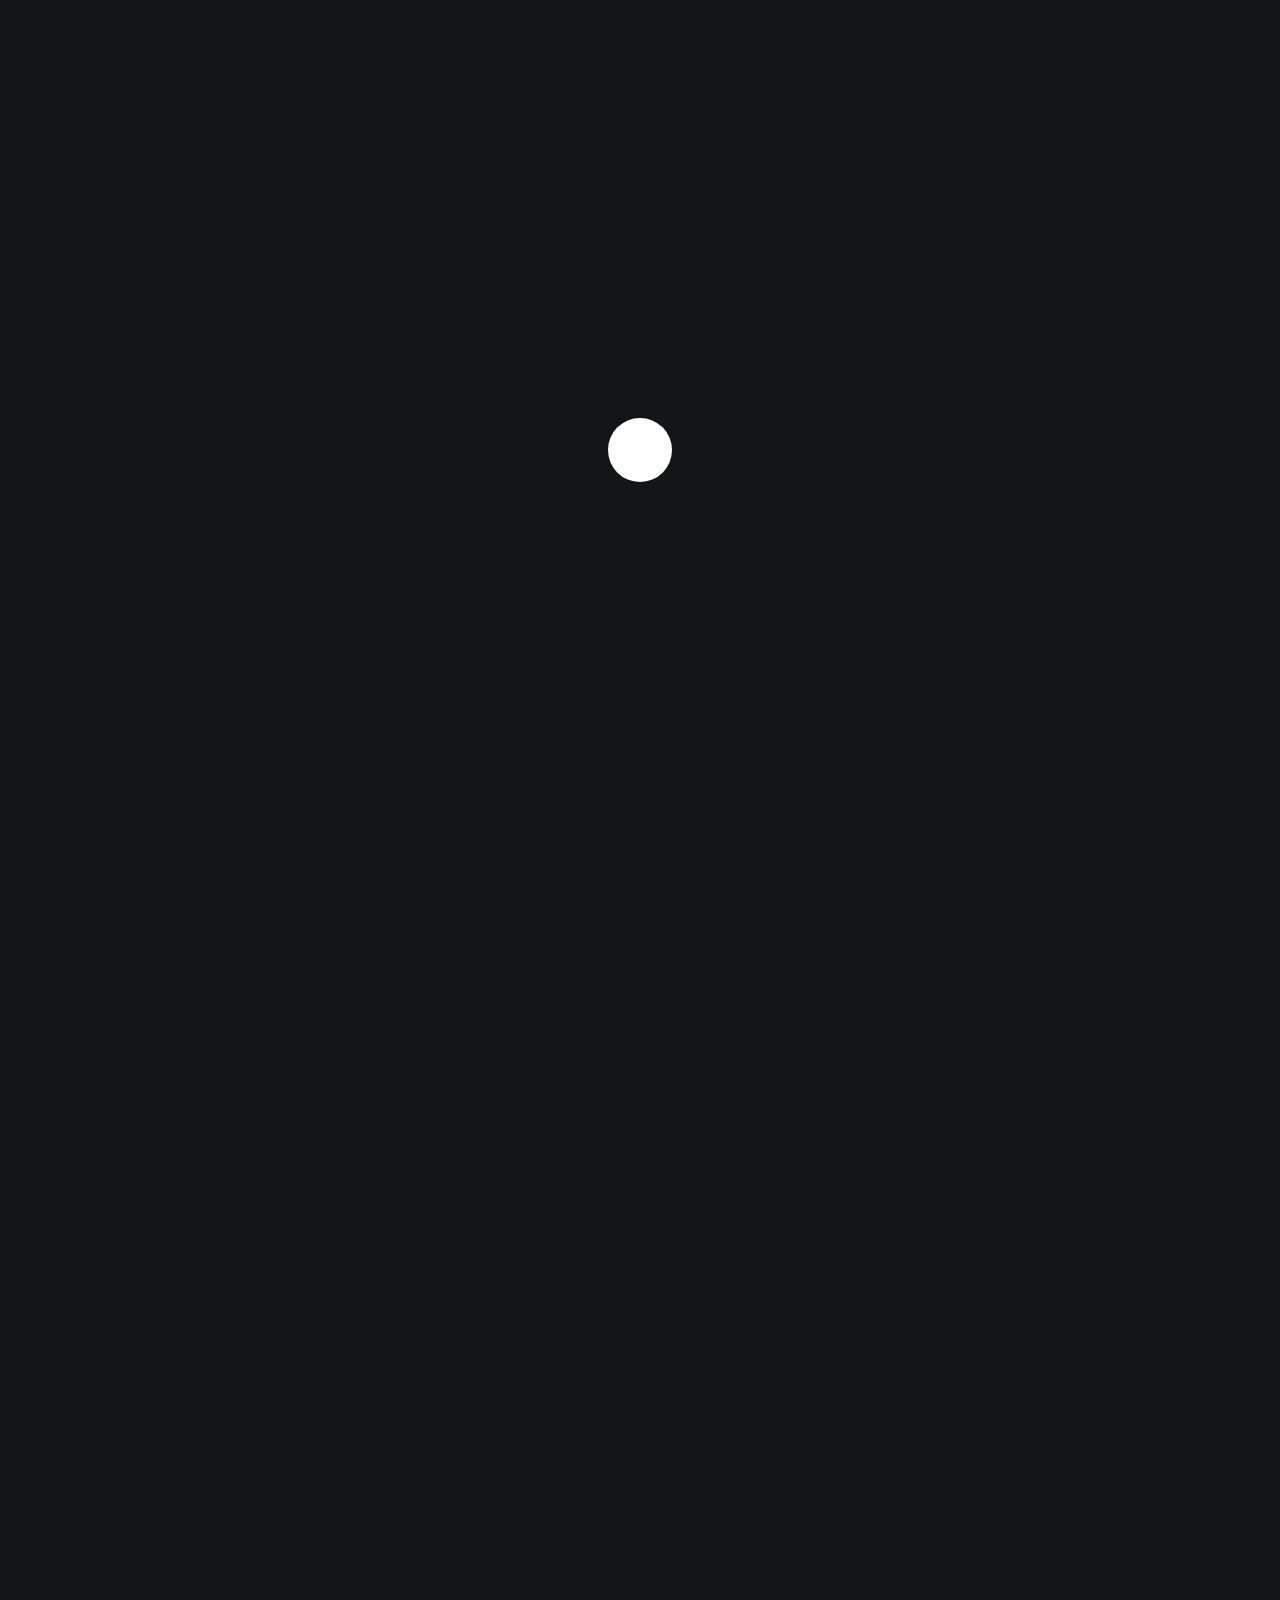
==== index.html @ 616ca2c1 "Add files via upload" ====
<!DOCTYPE html>
<html class="no-js ss-preload" lang="en">
    <head>
        <meta charset="utf-8">
        <title>Jonon</title>
        <meta name="description" content="">
        <meta name="author" content="">
        <meta name="viewport" content="width=device-width, initial-scale=1">
        <link rel="stylesheet" href="vendor.css">
        <link rel="stylesheet" href="styles.css">
        <link rel="apple-touch-icon" sizes="180x180" href="apple-touch-icon.png">
        <link rel="icon" type="image/png" sizes="32x32" href="fav.jpg">
        <link rel="icon" type="image/png" sizes="16x16" href="fav.jpg">
        <link rel="manifest" href="site.webmanifest">
    </head>

    <body id="top">
        <div id="preloader">
            <div id="loader">
            </div>
        </div>
        <div class="s-pagewrap">

            <div class="circles">
                <span></span>
                <span></span>
                <span></span>
                <span></span>
                <span></span>
            </div>
            <header class="s-header">

                <div class="header-mobile">
                    <span class="mobile-home-link"><a href="index.html">Jonon.</a></span>
                    <a class="mobile-menu-toggle" href="#0"><span>Menu</span></a>
                </div>

                <div class="row wide main-nav-wrap">
                    <nav class="column lg-12 main-nav">
                        <ul>
                            <li><a href="index.html" class="home-link">Jonon.</a></li>
                            <li class="current"><a href="#intro" class="smoothscroll">Intro</a></li>
                            <li><a href="#about" class="smoothscroll">About</a></li>
                            <li><a href="#works" class="smoothscroll">Works</a></li>
                            <li><a href="#contact" class="smoothscroll">Say Hello</a></li>
                        </ul>
                    </nav>
                </div>
            </header> 
            <main class="s-content">
                <section id="intro" class="s-intro target-section">

                    <div class="row intro-content wide">

                        <div class="column">
                            <div class="text-pretitle with-line">
                                Hello World
                            </div>

                            <h1 class="text-huge-title">
                                I am Jonon, <br>
                                a digital designer <br>
                                & frontend <br> 
                                developer based <br>
                                in Somewhere.
                            </h1>
                        </div>
                        <ul class="intro-social">
                            <li><a href="#0">Behance</a></li>
                            <li><a href="#0">Twitter</a></li>
                            <li><a href="#0">Dribbble</a></li>
                            <li><a href="#0">Instagram</a></li>
                        </ul>
                    </div>
                    <a href="#about" class="intro-scrolldown smoothscroll">
                        <svg width="24" height="24" viewBox="0 0 24 24" xmlns="http://www.w3.org/2000/svg" fill-rule="evenodd" clip-rule="evenodd"><path d="M11 21.883l-6.235-7.527-.765.644 7.521 9 7.479-9-.764-.645-6.236 7.529v-21.884h-1v21.883z"/></svg>
                    </a>
                </section>
                <section id="about" class="s-about target-section">


                    <div class="row about-info wide" data-animate-block>

                        <div class="column lg-6 md-12 about-info__pic-block">
                            <img src="/hw11/18/img.jpg" 
                                srcset="/hw11/18/img.jpg 1x, /hw11/18/img.jpg 2x" alt="" class="about-info__pic" data-animate-el>
                        </div>

                        <div class="column lg-6 md-12">
                            <div class="about-info__text" >

                                <h2 class="text-pretitle with-line" data-animate-el>
                                    About
                                </h2>
                                <p class="attention-getter" data-animate-el>
                                    Lorem ipsum dolor sit amet, consectetur adipiscing elit, sed do eiusmod 
                                    tempor incididunt ut labore et dolore magna aliqua. Ut enim ad minim 
                                    veniam, quis nostrud exercitation ullamco laboris nisi ut aliquip ex 
                                    ea commodo consequat. Duis aute irure dolor in reprehenderit in voluptate 
                                    velit esse cillum dolore eu fugiat nulla pariatur.
                                </p>
                                <a href="#0" class="btn btn--medium u-fullwidth" data-animate-el>Download CV</a>

                            </div>
                        </div>
                    </div> 


                    <div class="row about-expertise" data-animate-block>
                        <div class="column lg-12">

                            <h2 class="text-pretitle" data-animate-el>Expertise</h2>

                            <ul class="skills-list h1" data-animate-el>
                                <li>Visual Design</li>
                                <li>Branding Identity</li>
                                <li>UI Design</li>
                                <li>Product Design</li>
                                <li>Prototyping</li>
                                <li>Illustration</li>
                            </ul>

                        </div>
                    </div> 


                    <div class="row about-timelines" data-animate-block>

                        <div class="column lg-6 tab-12">

                            <h2 class="text-pretitle" data-animate-el>
                                Experience
                            </h2>

                            <div class="timeline" data-animate-el>

                                <div class="timeline__block">
                                    <div class="timeline__bullet"></div>
                                    <div class="timeline__header">
                                        <h4 class="timeline__title">Dropbox</h3>
                                        <h5 class="timeline__meta">Product Designer</h5>
                                        <p class="timeline__timeframe">August 2028 - Present</p>
                                    </div>
                                    <div class="timeline__desc">
                                        <p>Lorem ipsum Occaecat do esse ex et dolor culpa nisi ex in magna consectetur nisi cupidatat laboris esse eiusmod deserunt aute do quis velit esse sed Ut proident cupidatat nulla esse cillum laborum occaecat nostrud sit dolor incididunt amet est occaecat nisi.</p>
                                    </div>
                                </div>
        
                                <div class="timeline__block">
                                    <div class="timeline__bullet"></div>
                                    <div class="timeline__header">
                                        <h4 class="timeline__title">Microsoft</h4>
                                        <h5 class="timeline__meta">Backend Developer</h5>
                                        <p class="timeline__timeframe">August 2025 - July 2026</p>
                                    </div>
                                    <div class="timeline__desc">
                                        <p>Lorem ipsum Occaecat do esse ex et dolor culpa nisi ex in magna consectetur nisi cupidatat laboris esse eiusmod deserunt aute do quis velit esse sed Ut proident cupidatat nulla esse cillum laborum occaecat nostrud sit dolor incididunt amet est occaecat nisi.</p>
                                    </div>
                                </div>
        
                            </div> 

                        </div> 

                        <div class="column lg-6 tab-12">

                            <h2 class="text-pretitle" data-animate-el>
                                Education
                            </h2>

                            <div class="timeline" data-animate-el>

                                <div class="timeline__block">
                                    <div class="timeline__bullet"></div>
                                    <div class="timeline__header">
                                        <h4 class="timeline__title">University of Indra Cyber Institude</h3>
                                        <h5 class="timeline__meta">Sowftware Designer</h5>
                                        <p class="timeline__timeframe">June 2025</p>
                                    </div>
                                    <div class="timeline__desc">
                                        <p>Lorem ipsum Occaecat do esse ex et dolor culpa nisi ex in magna consectetur nisi cupidatat laboris esse eiusmod deserunt aute do quis velit esse sed Ut proident cupidatat nulla esse cillum laborum occaecat nostrud sit dolor incididunt amet est occaecat nisi.</p>
                                    </div>
                                </div>
        
                                <div class="timeline__block">
                                    <div class="timeline__bullet"></div>
                                    <div class="timeline__header">
                                        <h4 class="timeline__title">Orkhon School</h4>
                                        <h5 class="timeline__meta">B.A Degree in Computer Science</h5>
                                        <p class="timeline__timeframe">June 2023</p>
                                    </div>
                                    <div class="timeline__desc">
                                        <p>Lorem ipsum Occaecat do esse ex et dolor culpa nisi ex in magna consectetur nisi cupidatat laboris esse eiusmod deserunt aute do quis velit esse sed Ut proident cupidatat nulla esse cillum laborum occaecat nostrud sit dolor incididunt amet est occaecat nisi.</p>
                                    </div>
                                </div>
        
                            </div>
                            
                        </div>


                    </div>

                </section>


                <section id="works" class="s-works target-section">


                    <div class="row works-portfolio">

                        <div class="column lg-12" data-animate-block>

                            <h2 class="text-pretitle" data-animate-el>
                                Recent Works
                            </h2>
                            <p class="h1" data-animate-el>
                                Here are some of my favorite projects I have done lately. Feel free to check them out.
                            </p>
        
                            <ul class="folio-list row block-lg-one-half block-stack-on-1000">

                                <li class="folio-list__item column" data-animate-el>
                                    <a class="folio-list__item-link" href="#modal-01">
                                        <div class="folio-list__item-pic">
                                            <img src="fuji.jpg"
                                                srcset="fuji.jpg 1x, fuji@2x.jpg 2x"  alt="">
                                        </div>
                                        
                                        <div class="folio-list__item-text">
                                            <div class="folio-list__item-cat">
                                                Website
                                            </div>
                                            <div class="folio-list__item-title">
                                                Retro Camera.
                                            </div>
                                        </div>
                                    </a>
                                    <a class="folio-list__proj-link" href="#" title="project link">
                                        <svg width="15" height="15" viewBox="0 0 15 15" fill="none" xmlns="http://www.w3.org/2000/svg"><path d="M8.14645 3.14645C8.34171 2.95118 8.65829 2.95118 8.85355 3.14645L12.8536 7.14645C13.0488 7.34171 13.0488 7.65829 12.8536 7.85355L8.85355 11.8536C8.65829 12.0488 8.34171 12.0488 8.14645 11.8536C7.95118 11.6583 7.95118 11.3417 8.14645 11.1464L11.2929 8H2.5C2.22386 8 2 7.77614 2 7.5C2 7.22386 2.22386 7 2.5 7H11.2929L8.14645 3.85355C7.95118 3.65829 7.95118 3.34171 8.14645 3.14645Z" fill="currentColor" fill-rule="evenodd" clip-rule="evenodd"></path></svg>
                                    </a>
                                </li>

                                <li class="folio-list__item column" data-animate-el>
                                    <a class="folio-list__item-link" href="#modal-02">
                                        <div class="folio-list__item-pic">
                                            <img src="lamp.jpg" 
                                                srcset="lamp.jpg 1x, lamp@2x.jpg 2x" alt="">
                                        </div>
                                        
                                        <div class="folio-list__item-text">
                                            <div class="folio-list__item-cat">
                                                Product Design
                                            </div>
                                            <div class="folio-list__item-title">
                                                The White Lamp.
                                            </div>
                                        </div>
                                    </a>
                                    <a class="folio-list__proj-link" href="#" title="project link">
                                        <svg width="15" height="15" viewBox="0 0 15 15" fill="none" xmlns="http://www.w3.org/2000/svg"><path d="M8.14645 3.14645C8.34171 2.95118 8.65829 2.95118 8.85355 3.14645L12.8536 7.14645C13.0488 7.34171 13.0488 7.65829 12.8536 7.85355L8.85355 11.8536C8.65829 12.0488 8.34171 12.0488 8.14645 11.8536C7.95118 11.6583 7.95118 11.3417 8.14645 11.1464L11.2929 8H2.5C2.22386 8 2 7.77614 2 7.5C2 7.22386 2.22386 7 2.5 7H11.2929L8.14645 3.85355C7.95118 3.65829 7.95118 3.34171 8.14645 3.14645Z" fill="currentColor" fill-rule="evenodd" clip-rule="evenodd"></path></svg>
                                    </a>
                                </li> 

                                <li class="folio-list__item column" data-animate-el>
                                    <a class="folio-list__item-link" href="#modal-03">
                                        <div class="folio-list__item-pic">
                                            <img src="rucksack.jpg" 
                                                srcset="rucksack.jpg 1x, rucksack@2x.jpg 2x" alt="">
                                        </div>
                                        
                                        <div class="folio-list__item-text">
                                            <div class="folio-list__item-cat">
                                                Branding
                                            </div>
                                            <div class="folio-list__item-title">
                                                Rucksuck.
                                            </div>
                                        </div>
                                    </a>
                                    <a class="folio-list__proj-link" href="#" title="project link">
                                        <svg width="15" height="15" viewBox="0 0 15 15" fill="none" xmlns="http://www.w3.org/2000/svg"><path d="M8.14645 3.14645C8.34171 2.95118 8.65829 2.95118 8.85355 3.14645L12.8536 7.14645C13.0488 7.34171 13.0488 7.65829 12.8536 7.85355L8.85355 11.8536C8.65829 12.0488 8.34171 12.0488 8.14645 11.8536C7.95118 11.6583 7.95118 11.3417 8.14645 11.1464L11.2929 8H2.5C2.22386 8 2 7.77614 2 7.5C2 7.22386 2.22386 7 2.5 7H11.2929L8.14645 3.85355C7.95118 3.65829 7.95118 3.34171 8.14645 3.14645Z" fill="currentColor" fill-rule="evenodd" clip-rule="evenodd"></path></svg>
                                    </a>
                                </li> 

                                <li class="folio-list__item column" data-animate-el>
                                    <a class="folio-list__item-link" href="#modal-04">
                                        <div class="folio-list__item-pic">
                                            <img src="skaterboy.jpg"
                                                srcset="skaterboy.jpg 1x, skaterboy@2x.jpg 2x" alt="">
                                        </div>
                                        
                                        <div class="folio-list__item-text">
                                            <div class="folio-list__item-cat">
                                                Website
                                            </div>
                                            <div class="folio-list__item-title">
                                                Since Day One.
                                            </div>
                                        </div>
                                    </a>
                                    <a class="folio-list__proj-link" href="#" title="project link">
                                        <svg width="15" height="15" viewBox="0 0 15 15" fill="none" xmlns="http://www.w3.org/2000/svg"><path d="M8.14645 3.14645C8.34171 2.95118 8.65829 2.95118 8.85355 3.14645L12.8536 7.14645C13.0488 7.34171 13.0488 7.65829 12.8536 7.85355L8.85355 11.8536C8.65829 12.0488 8.34171 12.0488 8.14645 11.8536C7.95118 11.6583 7.95118 11.3417 8.14645 11.1464L11.2929 8H2.5C2.22386 8 2 7.77614 2 7.5C2 7.22386 2.22386 7 2.5 7H11.2929L8.14645 3.85355C7.95118 3.65829 7.95118 3.34171 8.14645 3.14645Z" fill="currentColor" fill-rule="evenodd" clip-rule="evenodd"></path></svg>
                                    </a>
                                </li> 

                                <li class="folio-list__item column" data-animate-el>
                                    <a class="folio-list__item-link" href="#modal-05">
                                        <div class="folio-list__item-pic">
                                            <img src="g-sanddunes.jpg" 
                                                srcset="g-sanddunes.jpg 1x, g-sanddunes@2x.jpg 2x" alt="">
                                        </div>
                                        
                                        <div class="folio-list__item-text">
                                            <div class="folio-list__item-cat">
                                                Illustration
                                            </div>
                                            <div class="folio-list__item-title">
                                                Sand Dunes.
                                            </div>
                                        </div>
                                    </a>
                                    <a class="folio-list__proj-link" href="#" title="project link">
                                        <svg width="15" height="15" viewBox="0 0 15 15" fill="none" xmlns="http://www.w3.org/2000/svg"><path d="M8.14645 3.14645C8.34171 2.95118 8.65829 2.95118 8.85355 3.14645L12.8536 7.14645C13.0488 7.34171 13.0488 7.65829 12.8536 7.85355L8.85355 11.8536C8.65829 12.0488 8.34171 12.0488 8.14645 11.8536C7.95118 11.6583 7.95118 11.3417 8.14645 11.1464L11.2929 8H2.5C2.22386 8 2 7.77614 2 7.5C2 7.22386 2.22386 7 2.5 7H11.2929L8.14645 3.85355C7.95118 3.65829 7.95118 3.34171 8.14645 3.14645Z" fill="currentColor" fill-rule="evenodd" clip-rule="evenodd"></path></svg>
                                    </a>
                                </li> 

                                <li class="folio-list__item column" data-animate-el>
                                    <a class="folio-list__item-link" href="#modal-06">
                                        <div class="folio-list__item-pic">
                                            <img src="minimalismo.jpg" 
                                                srcset="minimalismo.jpg 1x, minimalismo@2x.jpg 2x" alt="">
                                        </div>
                                        
                                        <div class="folio-list__item-text">
                                            <div class="folio-list__item-cat">
                                                Branding
                                            </div>
                                            <div class="folio-list__item-title">
                                                Minimalismo.
                                            </div>
                                        </div>
                                    </a>
                                    <a class="folio-list__proj-link" href="#" title="project link">
                                        <svg width="15" height="15" viewBox="0 0 15 15" fill="none" xmlns="http://www.w3.org/2000/svg"><path d="M8.14645 3.14645C8.34171 2.95118 8.65829 2.95118 8.85355 3.14645L12.8536 7.14645C13.0488 7.34171 13.0488 7.65829 12.8536 7.85355L8.85355 11.8536C8.65829 12.0488 8.34171 12.0488 8.14645 11.8536C7.95118 11.6583 7.95118 11.3417 8.14645 11.1464L11.2929 8H2.5C2.22386 8 2 7.77614 2 7.5C2 7.22386 2.22386 7 2.5 7H11.2929L8.14645 3.85355C7.95118 3.65829 7.95118 3.34171 8.14645 3.14645Z" fill="currentColor" fill-rule="evenodd" clip-rule="evenodd"></path></svg>
                                    </a>
                                </li> 
                            </ul> 
                        </div>


                        
                        <div id="modal-01" hidden>
                            <div class="modal-popup">
                                <img src="g-fuji.jpg" alt="">
                    
                                <div class="modal-popup__desc">
                                    <h5>Retro Camera</h5>
                                    <p>Odio soluta enim quos sit asperiores rerum rerum repudiandae cum. Vel voluptatem alias qui assumenda iure et expedita voluptatem. Ratione officiis quae.</p>
                                    <ul class="modal-popup__cat">
                                        <li>Branding</li>
                                        <li>Product Design</li>
                                    </ul>
                                </div>
                    
                                <a href="https://www.behance.net/" class="modal-popup__details">Project link</a>
                            </div>
                        </div>

                        <div id="modal-02" hidden>
                            <div class="modal-popup">
                                <img src="g-lamp.jpg" alt="">
                    
                                <div class="modal-popup__desc">
                                    <h5>The White Lamp</h5>
                                    <p>Proin gravida nibh vel velit auctor aliquet. Aenean sollicitudin, lorem quis bibendum auctor, nisi elit consequat ipsum, nec sagittis sem nibh id elit.</p>
                                    <ul class="modal-popup__cat">
                                        <li>Branding</li>
                                    </ul>
                                </div>
                    
                                <a href="https://www.behance.net/" class="modal-popup__details">Project link</a>
                            </div>
                        </div> 

                        <div id="modal-03" hidden>
                            <div class="modal-popup">
                                <img src="g-rucksack.jpg" alt="">
                    
                                <div class="modal-popup__desc">
                                    <h5>Rucksuck</h5>
                                    <p>Exercitationem reprehenderit quod explicabo consequatur aliquid ut magni ut. Deleniti quo corrupti illum velit eveniet ratione necessitatibus ipsam mollitia.</p>
                                    <ul class="modal-popup__cat">
                                        <li>Product Design</li>
                                    </ul>
                                </div>
                    
                                <a href="https://www.behance.net/" class="modal-popup__details">Project link</a>
                            </div>
                        </div> 

                        <div id="modal-04" hidden>
                            <div class="modal-popup">
                                <img src="g-skaterboy.jpg" alt="">
                    
                                <div class="modal-popup__desc">
                                    <h5>Since Day One</h5>
                                    <p>Dolores velit qui quos nobis. Aliquam delectus voluptas quos possimus non voluptatem voluptas voluptas. Est doloribus eligendi porro doloribus voluptatum.</p>
                                    <ul class="modal-popup__cat">
                                        <li>Website</li>
                                    </ul>
                                </div>
                    
                                <a href="https://www.behance.net/" class="modal-popup__details">Project link</a>
                            </div>
                        </div> 

                        <div id="modal-05" hidden>
                            <div class="modal-popup">

                                <img src="g-sanddunes.jpg" alt="">
                    
                                <div class="modal-popup__desc">
                                    <h5>Sand Dunes</h5>
                                    <p>Proin gravida nibh vel velit auctor aliquet. Aenean sollicitudin, lorem quis bibendum auctor, nisi elit consequat ipsum, nec sagittis sem nibh id elit.</p>
                                    <ul class="modal-popup__cat">
                                        <li>Illustration</li>
                                    </ul>
                                </div>
                    
                                <a href="https://www.behance.net/" class="modal-popup__details">Project link</a>
                            </div>
                        </div> 

                        <div id="modal-06" hidden>
                            <div class="modal-popup">
                                <img src="g-minimalismo.jpg" alt="">
                    
                                <div class="modal-popup__desc">
                                    <h5>Minimalismo</h5>
                                    <p>Quisquam vel libero consequuntur autem voluptas. Qui aut vero. Omnis fugit mollitia cupiditate voluptas. Aenean sollicitudin, lorem quis bibendum auctor.</p>
                                    <ul class="modal-popup__cat">
                                        <li>Branding</li>
                                        <li>Product Design</li>
                                    </ul>
                                </div>
                    
                                <a href="https://www.behance.net/" class="modal-popup__details">Project link</a>
                            </div>
                        </div> 

                    </div> 


                    <div class="row testimonials">
                        <div class="column lg-12" data-animate-block>
            
                            <div class="swiper-container testimonial-slider" data-animate-el>
            
                                <div class="swiper-wrapper">

                                    <div class="testimonial-slider__slide swiper-slide">
                                        <div class="testimonial-slider__author">
                                            <img src="user-02.jpg" alt="Author image" class="testimonial-slider__avatar">
                                            <cite class="testimonial-slider__cite">
                                                <strong>Tim Cook</strong>
                                                <span>CEO, Apple</span>
                                            </cite>
                                        </div>
                                        <p>
                                        Molestiae incidunt consequatur quis ipsa autem nam sit enim magni. Voluptas tempore rem. 
                                        Explicabo a quaerat sint autem dolore ducimus ut consequatur neque.  Nisi dolores quaerat fuga rem nihil nostrum.
                                        Laudantium quia consequatur molestias delectus culpa.
                                        </p>
                                    </div> 
                    
                                    <div class="testimonial-slider__slide swiper-slide">
                                        <div class="testimonial-slider__author">
                                            <img src="user-03.jpg" alt="Author image" class="testimonial-slider__avatar">
                                            <cite class="testimonial-slider__cite">
                                                <strong>Sundar Pichai</strong>
                                                <span>CEO, Google</span>
                                            </cite>
                                        </div>
                                        <p>
                                        Excepturi nam cupiditate culpa doloremque deleniti repellat. Veniam quos repellat voluptas animi adipisci.
                                        Nisi eaque consequatur. Voluptatem dignissimos ut ducimus accusantium perspiciatis.
                                        Quasi voluptas eius distinctio. Atque eos maxime.
                                        </p>
                                    </div> 
                    
                                    <div class="testimonial-slider__slide swiper-slide">
                                        <div class="testimonial-slider__author">
                                            <img src="user-01.jpg" alt="Author image" class="testimonial-slider__avatar">
                                            <cite class="testimonial-slider__cite">
                                                <strong>Satya Nadella</strong>
                                                <span>CEO, Microsoft</span>
                                            </cite>
                                        </div>
                                        <p>
                                        Repellat dignissimos libero. Qui sed at corrupti expedita voluptas odit. Nihil ea quia nesciunt. Ducimus aut sed ipsam.  
                                        Autem eaque officia cum exercitationem sunt voluptatum accusamus. Quasi voluptas eius distinctio.
                                        Voluptatem dignissimos ut.
                                        </p>
                                    </div>
            
                                    <div class="testimonial-slider__slide swiper-slide">
                                        <div class="testimonial-slider__author">
                                            <img src="user-04.jpg" alt="Author image" class="testimonial-slider__avatar">
                                            <cite class="testimonial-slider__cite">
                                                <strong>Jeff Bezos</strong>
                                                <span>CEO, Amazon</span>
                                            </cite>
                                        </div>
                                        <p>
                                        Nunc interdum lacus sit amet orci. Vestibulum dapibus nunc ac augue. Fusce vel dui. In ac felis 
                                        quis tortor malesuada pretium. Curabitur vestibulum aliquam leo. Qui sed at corrupti expedita voluptas odit. 
                                        Nihil ea quia nesciunt. Ducimus aut sed ipsam.
                                        </p>
                                    </div>
                
                                </div> 
            
                                <div class="swiper-pagination"></div>
            
                            </div>
            
                        </div> 
                    </div> 

                </section> 


                <section id="contact" class="s-contact target-section">

                    <div class="row contact-top">
                        <div class="column lg-12">
                            <h2 class="text-pretitle">
                                Get In Touch
                            </h2>

                            <p class="h1">
                                I love to hear from you.
                                Whether you have a question or just 
                                want to chat about design, tech & art — shoot me a message.
                            </p>
                        </div>
                    </div>

                    <div class="row contact-bottom">
                        <div class="column lg-3 md-5 tab-6 stack-on-550 contact-block">
                            <h3 class="text-pretitle">Reach me at</h3>
                            <p class="contact-links">
                                <a href="mailto:sayhello@luther.com" class="mailtoui">jononbn2015@gmail.com</a> <br>
                                <a href="tel:+1975432345">+976 7255 6217</a>
                            </p>
                        </div>
                        <div class="column lg-4 md-5 tab-6 stack-on-550 contact-block">
                            <h3 class="text-pretitle">Social</h3>
                            <ul class="contact-social">
                                <li><a href="#0">Facebook</a></li>
                                <li><a href="#0">Twitter</a></li>
                                <li><a href="#0">Instagram</a></li>
                                <li><a href="#0">Github</a></li>
                            </ul>
                        </div>
                        <div class="column lg-4 md-12 contact-block">
                            <a href="mailto:sayhello@luther.com" class="mailtoui btn btn--medium u-fullwidth contact-btn">Say Hello.</a>
                        </div>
                    </div> 

                </section> 

            </main>


            <footer class="s-footer">

                <div class="row">
                    <div class="column ss-copyright">
                        <span>© Copyright Jonon 2024</span> 
                        <span>Design by <a href="https://www.styleshout.com/">Jonon</a> Distribution By <a href="https://themewagon.com">Himself</a></span>
                    </div>

                    <div class="ss-go-top">
                        <a class="smoothscroll" title="Back to Top" href="#top">
                            <svg xmlns="http://www.w3.org/2000/svg" viewBox="0 0 24 24" fill-rule="evenodd" clip-rule="evenodd"><path d="M11 2.206l-6.235 7.528-.765-.645 7.521-9 7.479 9-.764.646-6.236-7.53v21.884h-1v-21.883z"/></svg>
                        </a>
                    </div>
                </div>

            </footer> 

        </div> 

        <script src="plugins.js"></script>
        <script src="main.js"></script>

    </body>
</html>
---- vendor.css ----
code[class*="language-"],
pre[class*="language-"] {
  color: #ccc;
  background: none;
  font-family: var(--font-mono);
  font-size: calc(var(--text-size) * 0.9444);
  text-align: left;
  white-space: pre;
  word-spacing: normal;
  word-break: normal;
  word-wrap: normal;
  line-height: var(--vspace-1);
  -moz-tab-size: 4;
  -o-tab-size: 4;
  tab-size: 4;
  -webkit-hyphens: none;
  -moz-hyphens: none;
  -ms-hyphens: none;
  hyphens: none;
}

/* Code blocks */

pre[class*="language-"] {
  padding: var(--vspace-0_5) 0 var(--vspace-1);
  margin: 0;
  overflow: auto;
}

:not(pre) > code[class*="language-"],
pre[class*="language-"] {
  background: #2d2d2d;
}

/* Inline code */

:not(pre) > code[class*="language-"] {
  padding: 0.1em;
  white-space: normal;
}

.token.comment,
.token.block-comment,
.token.prolog,
.token.doctype,
.token.cdata {
  color: #999;
}

.token.punctuation {
  color: #ccc;
}

.token.tag,
.token.attr-name,
.token.namespace,
.token.deleted {
  color: #e2777a;
}

.token.function-name {
  color: #6196cc;
}

.token.boolean,
.token.number,
.token.function {
  color: #f08d49;
}

.token.property,
.token.class-name,
.token.constant,
.token.symbol {
  color: #f8c555;
}

.token.selector,
.token.important,
.token.atrule,
.token.keyword,
.token.builtin {
  color: #cc99cd;
}

.token.string,
.token.char,
.token.attr-value,
.token.regex,
.token.variable {
  color: #7ec699;
}

.token.operator,
.token.entity,
.token.url {
  color: #67cdcc;
}

.token.important,
.token.bold {
  font-weight: bold;
}

.token.italic {
  font-style: italic;
}

.token.entity {
  cursor: help;
}

.token.inserted {
  color: green;
}

@font-face {
  font-family: "swiper-icons";
  src: url("data:application/font-woff;charset=utf-8;base64, [base64]//wADZ2x5ZgAAAywAAADMAAAD2MHtryVoZWFkAAABbAAAADAAAAA2E2+eoWhoZWEAAAGcAAAAHwAAACQC9gDzaG10eAAAAigAAAAZAAAArgJkABFsb2NhAAAC0AAAAFoAAABaFQAUGG1heHAAAAG8AAAAHwAAACAAcABAbmFtZQAAA/gAAAE5AAACXvFdBwlwb3N0AAAFNAAAAGIAAACE5s74hXjaY2BkYGAAYpf5Hu/j+W2+MnAzMYDAzaX6QjD6/4//Bxj5GA8AuRwMYGkAPywL13jaY2BkYGA88P8Agx4j+/8fQDYfA1AEBWgDAIB2BOoAeNpjYGRgYNBh4GdgYgABEMnIABJzYNADCQAACWgAsQB42mNgYfzCOIGBlYGB0YcxjYGBwR1Kf2WQZGhhYGBiYGVmgAFGBiQQkOaawtDAoMBQxXjg/wEGPcYDDA4wNUA2CCgwsAAAO4EL6gAAeNpj2M0gyAACqxgGNWBkZ2D4/wMA+xkDdgAAAHjaY2BgYGaAYBkGRgYQiAHyGMF8FgYHIM3DwMHABGQrMOgyWDLEM1T9/w8UBfEMgLzE////P/5//f/V/xv+r4eaAAeMbAxwIUYmIMHEgKYAYjUcsDAwsLKxc3BycfPw8jEQA/[base64]/uznmfPFBNODM2K7MTQ45YEAZqGP81AmGGcF3iPqOop0r1SPTaTbVkfUe4HXj97wYE+yNwWYxwWu4v1ugWHgo3S1XdZEVqWM7ET0cfnLGxWfkgR42o2PvWrDMBSFj/IHLaF0zKjRgdiVMwScNRAoWUoH78Y2icB/yIY09An6AH2Bdu/UB+yxopYshQiEvnvu0dURgDt8QeC8PDw7Fpji3fEA4z/PEJ6YOB5hKh4dj3EvXhxPqH/SKUY3rJ7srZ4FZnh1PMAtPhwP6fl2PMJMPDgeQ4rY8YT6Gzao0eAEA409DuggmTnFnOcSCiEiLMgxCiTI6Cq5DZUd3Qmp10vO0LaLTd2cjN4fOumlc7lUYbSQcZFkutRG7g6JKZKy0RmdLY680CDnEJ+UMkpFFe1RN7nxdVpXrC4aTtnaurOnYercZg2YVmLN/d/gczfEimrE/fs/bOuq29Zmn8tloORaXgZgGa78yO9/cnXm2BpaGvq25Dv9S4E9+5SIc9PqupJKhYFSSl47+Qcr1mYNAAAAeNptw0cKwkAAAMDZJA8Q7OUJvkLsPfZ6zFVERPy8qHh2YER+3i/BP83vIBLLySsoKimrqKqpa2hp6+jq6RsYGhmbmJqZSy0sraxtbO3sHRydnEMU4uR6yx7JJXveP7WrDycAAAAAAAH//wACeNpjYGRgYOABYhkgZgJCZgZNBkYGLQZtIJsFLMYAAAw3ALgAeNolizEKgDAQBCchRbC2sFER0YD6qVQiBCv/H9ezGI6Z5XBAw8CBK/m5iQQVauVbXLnOrMZv2oLdKFa8Pjuru2hJzGabmOSLzNMzvutpB3N42mNgZGBg4GKQYzBhYMxJLMlj4GBgAYow/P/PAJJhLM6sSoWKfWCAAwDAjgbRAAB42mNgYGBkAIIbCZo5IPrmUn0hGA0AO8EFTQAA")
    format("woff");
  font-weight: 400;
  font-style: normal;
}

:root {
  --swiper-theme-color: #007aff;
}

.swiper-container {
  margin-left: auto;
  margin-right: auto;
  position: relative;
  overflow: hidden;
  list-style: none;
  padding: 0;
  /* Fix of Webkit flickering */
  z-index: 1;
}

.swiper-container-vertical > .swiper-wrapper {
  flex-direction: column;
}

.swiper-wrapper {
  position: relative;
  width: 100%;
  height: 100%;
  z-index: 1;
  display: flex;
  transition-property: transform;
  box-sizing: content-box;
}

.swiper-container-android .swiper-slide,
.swiper-wrapper {
  transform: translate3d(0px, 0, 0);
}

.swiper-container-multirow > .swiper-wrapper {
  flex-wrap: wrap;
}

.swiper-container-multirow-column > .swiper-wrapper {
  flex-wrap: wrap;
  flex-direction: column;
}

.swiper-container-free-mode > .swiper-wrapper {
  transition-timing-function: ease-out;
  margin: 0 auto;
}

.swiper-slide {
  flex-shrink: 0;
  width: 100%;
  height: 100%;
  position: relative;
  transition-property: transform;
}

.swiper-slide-invisible-blank {
  visibility: hidden;
}

/* Auto Height */

.swiper-container-autoheight,
.swiper-container-autoheight .swiper-slide {
  height: auto;
}

.swiper-container-autoheight .swiper-wrapper {
  align-items: flex-start;
  transition-property: transform, height;
}

/* 3D Effects */

.swiper-container-3d {
  perspective: 1200px;
}

.swiper-container-3d .swiper-wrapper,
.swiper-container-3d .swiper-slide,
.swiper-container-3d .swiper-slide-shadow-left,
.swiper-container-3d .swiper-slide-shadow-right,
.swiper-container-3d .swiper-slide-shadow-top,
.swiper-container-3d .swiper-slide-shadow-bottom,
.swiper-container-3d .swiper-cube-shadow {
  transform-style: preserve-3d;
}

.swiper-container-3d .swiper-slide-shadow-left,
.swiper-container-3d .swiper-slide-shadow-right,
.swiper-container-3d .swiper-slide-shadow-top,
.swiper-container-3d .swiper-slide-shadow-bottom {
  position: absolute;
  left: 0;
  top: 0;
  width: 100%;
  height: 100%;
  pointer-events: none;
  z-index: 10;
}

.swiper-container-3d .swiper-slide-shadow-left {
  background-image: linear-gradient(
    to left,
    rgba(0, 0, 0, 0.5),
    rgba(0, 0, 0, 0)
  );
}

.swiper-container-3d .swiper-slide-shadow-right {
  background-image: linear-gradient(
    to right,
    rgba(0, 0, 0, 0.5),
    rgba(0, 0, 0, 0)
  );
}

.swiper-container-3d .swiper-slide-shadow-top {
  background-image: linear-gradient(
    to top,
    rgba(0, 0, 0, 0.5),
    rgba(0, 0, 0, 0)
  );
}

.swiper-container-3d .swiper-slide-shadow-bottom {
  background-image: linear-gradient(
    to bottom,
    rgba(0, 0, 0, 0.5),
    rgba(0, 0, 0, 0)
  );
}

/* CSS Mode */

.swiper-container-css-mode > .swiper-wrapper {
  overflow: auto;
  scrollbar-width: none;
  /* For Firefox */
  -ms-overflow-style: none;
  /* For Internet Explorer and Edge */
}

.swiper-container-css-mode > .swiper-wrapper::-webkit-scrollbar {
  display: none;
}

.swiper-container-css-mode > .swiper-wrapper > .swiper-slide {
  scroll-snap-align: start start;
}

.swiper-container-horizontal.swiper-container-css-mode > .swiper-wrapper {
  scroll-snap-type: x mandatory;
}

.swiper-container-vertical.swiper-container-css-mode > .swiper-wrapper {
  scroll-snap-type: y mandatory;
}

:root {
  --swiper-navigation-size: 44px;
  /*
    --swiper-navigation-color  : var(--swiper-theme-color);
    */
}

.swiper-button-prev,
.swiper-button-next {
  position: absolute;
  top: 50%;
  width: calc(var(--swiper-navigation-size) / 44 * 27);
  height: var(--swiper-navigation-size);
  margin-top: calc(-1 * var(--swiper-navigation-size) / 2);
  z-index: 10;
  cursor: pointer;
  display: flex;
  align-items: center;
  justify-content: center;
  color: var(--swiper-navigation-color, var(--swiper-theme-color));
}

.swiper-button-prev.swiper-button-disabled,
.swiper-button-next.swiper-button-disabled {
  opacity: 0.35;
  cursor: auto;
  pointer-events: none;
}

.swiper-button-prev:after,
.swiper-button-next:after {
  font-family: swiper-icons;
  font-size: var(--swiper-navigation-size);
  text-transform: none !important;
  letter-spacing: 0;
  text-transform: none;
  font-variant: initial;
  line-height: 1;
}

.swiper-button-prev,
.swiper-container-rtl .swiper-button-next {
  left: 10px;
  right: auto;
}

.swiper-button-prev:after,
.swiper-container-rtl .swiper-button-next:after {
  content: "prev";
}

.swiper-button-next,
.swiper-container-rtl .swiper-button-prev {
  right: 10px;
  left: auto;
}

.swiper-button-next:after,
.swiper-container-rtl .swiper-button-prev:after {
  content: "next";
}

.swiper-button-prev.swiper-button-white,
.swiper-button-next.swiper-button-white {
  --swiper-navigation-color: #ffffff;
}

.swiper-button-prev.swiper-button-black,
.swiper-button-next.swiper-button-black {
  --swiper-navigation-color: #000000;
}

.swiper-button-lock {
  display: none;
}

:root {
  /*
    --swiper-pagination-color: var(--swiper-theme-color);
    */
}

.swiper-pagination {
  position: absolute;
  text-align: center;
  transition: 300ms opacity;
  transform: translate3d(0, 0, 0);
  z-index: 10;
}

.swiper-pagination.swiper-pagination-hidden {
  opacity: 0;
}

/* Common Styles */

.swiper-pagination-fraction,
.swiper-pagination-custom,
.swiper-container-horizontal > .swiper-pagination-bullets {
  bottom: 10px;
  left: 0;
  width: 100%;
}

/* Bullets */

.swiper-pagination-bullets-dynamic {
  overflow: hidden;
  font-size: 0;
}

.swiper-pagination-bullets-dynamic .swiper-pagination-bullet {
  transform: scale(0.33);
  position: relative;
}

.swiper-pagination-bullets-dynamic .swiper-pagination-bullet-active {
  transform: scale(1);
}

.swiper-pagination-bullets-dynamic .swiper-pagination-bullet-active-main {
  transform: scale(1);
}

.swiper-pagination-bullets-dynamic .swiper-pagination-bullet-active-prev {
  transform: scale(0.66);
}

.swiper-pagination-bullets-dynamic .swiper-pagination-bullet-active-prev-prev {
  transform: scale(0.33);
}

.swiper-pagination-bullets-dynamic .swiper-pagination-bullet-active-next {
  transform: scale(0.66);
}

.swiper-pagination-bullets-dynamic .swiper-pagination-bullet-active-next-next {
  transform: scale(0.33);
}

.swiper-pagination-bullet {
  width: 8px;
  height: 8px;
  display: inline-block;
  border-radius: 100%;
  background: #000;
  opacity: 0.2;
}

button.swiper-pagination-bullet {
  border: none;
  margin: 0;
  padding: 0;
  box-shadow: none;
  -webkit-appearance: none;
  -moz-appearance: none;
  appearance: none;
}

.swiper-pagination-clickable .swiper-pagination-bullet {
  cursor: pointer;
}

.swiper-pagination-bullet-active {
  opacity: 1;
  background: var(--swiper-pagination-color, var(--swiper-theme-color));
}

.swiper-container-vertical > .swiper-pagination-bullets {
  right: 10px;
  top: 50%;
  transform: translate3d(0px, -50%, 0);
}

.swiper-container-vertical
  > .swiper-pagination-bullets
  .swiper-pagination-bullet {
  margin: 6px 0;
  display: block;
}

.swiper-container-vertical
  > .swiper-pagination-bullets.swiper-pagination-bullets-dynamic {
  top: 50%;
  transform: translateY(-50%);
  width: 8px;
}

.swiper-container-vertical
  > .swiper-pagination-bullets.swiper-pagination-bullets-dynamic
  .swiper-pagination-bullet {
  display: inline-block;
  transition: 200ms transform, 200ms top;
}

.swiper-container-horizontal
  > .swiper-pagination-bullets
  .swiper-pagination-bullet {
  margin: 0 4px;
}

.swiper-container-horizontal
  > .swiper-pagination-bullets.swiper-pagination-bullets-dynamic {
  left: 50%;
  transform: translateX(-50%);
  white-space: nowrap;
}

.swiper-container-horizontal
  > .swiper-pagination-bullets.swiper-pagination-bullets-dynamic
  .swiper-pagination-bullet {
  transition: 200ms transform, 200ms left;
}

.swiper-container-horizontal.swiper-container-rtl
  > .swiper-pagination-bullets-dynamic
  .swiper-pagination-bullet {
  transition: 200ms transform, 200ms right;
}

/* Progress */

.swiper-pagination-progressbar {
  background: rgba(0, 0, 0, 0.25);
  position: absolute;
}

.swiper-pagination-progressbar .swiper-pagination-progressbar-fill {
  background: var(--swiper-pagination-color, var(--swiper-theme-color));
  position: absolute;
  left: 0;
  top: 0;
  width: 100%;
  height: 100%;
  transform: scale(0);
  transform-origin: left top;
}

.swiper-container-rtl
  .swiper-pagination-progressbar
  .swiper-pagination-progressbar-fill {
  transform-origin: right top;
}

.swiper-container-horizontal > .swiper-pagination-progressbar,
.swiper-container-vertical
  > .swiper-pagination-progressbar.swiper-pagination-progressbar-opposite {
  width: 100%;
  height: 4px;
  left: 0;
  top: 0;
}

.swiper-container-vertical > .swiper-pagination-progressbar,
.swiper-container-horizontal
  > .swiper-pagination-progressbar.swiper-pagination-progressbar-opposite {
  width: 4px;
  height: 100%;
  left: 0;
  top: 0;
}

.swiper-pagination-white {
  --swiper-pagination-color: #ffffff;
}

.swiper-pagination-black {
  --swiper-pagination-color: #000000;
}

.swiper-pagination-lock {
  display: none;
}

/* Scrollbar */

.swiper-scrollbar {
  border-radius: 10px;
  position: relative;
  -ms-touch-action: none;
  background: rgba(0, 0, 0, 0.1);
}

.swiper-container-horizontal > .swiper-scrollbar {
  position: absolute;
  left: 1%;
  bottom: 3px;
  z-index: 50;
  height: 5px;
  width: 98%;
}

.swiper-container-vertical > .swiper-scrollbar {
  position: absolute;
  right: 3px;
  top: 1%;
  z-index: 50;
  width: 5px;
  height: 98%;
}

.swiper-scrollbar-drag {
  height: 100%;
  width: 100%;
  position: relative;
  background: rgba(0, 0, 0, 0.5);
  border-radius: 10px;
  left: 0;
  top: 0;
}

.swiper-scrollbar-cursor-drag {
  cursor: move;
}

.swiper-scrollbar-lock {
  display: none;
}

.swiper-zoom-container {
  width: 100%;
  height: 100%;
  display: flex;
  justify-content: center;
  align-items: center;
  text-align: center;
}

.swiper-zoom-container > img,
.swiper-zoom-container > svg,
.swiper-zoom-container > canvas {
  max-width: 100%;
  max-height: 100%;
  object-fit: contain;
}

.swiper-slide-zoomed {
  cursor: move;
}

/* Preloader */

:root {
  /*
    --swiper-preloader-color: var(--swiper-theme-color);
    */
}

.swiper-lazy-preloader {
  width: 42px;
  height: 42px;
  position: absolute;
  left: 50%;
  top: 50%;
  margin-left: -21px;
  margin-top: -21px;
  z-index: 10;
  transform-origin: 50%;
  animation: swiper-preloader-spin 1s infinite linear;
  box-sizing: border-box;
  border: 4px solid var(--swiper-preloader-color, var(--swiper-theme-color));
  border-radius: 50%;
  border-top-color: transparent;
}

.swiper-lazy-preloader-white {
  --swiper-preloader-color: #fff;
}

.swiper-lazy-preloader-black {
  --swiper-preloader-color: #000;
}

@keyframes swiper-preloader-spin {
  100% {
    transform: rotate(360deg);
  }
}

/* a11y */

.swiper-container .swiper-notification {
  position: absolute;
  left: 0;
  top: 0;
  pointer-events: none;
  opacity: 0;
  z-index: -1000;
}

.swiper-container-fade.swiper-container-free-mode .swiper-slide {
  transition-timing-function: ease-out;
}

.swiper-container-fade .swiper-slide {
  pointer-events: none;
  transition-property: opacity;
}

.swiper-container-fade .swiper-slide .swiper-slide {
  pointer-events: none;
}

.swiper-container-fade .swiper-slide-active,
.swiper-container-fade .swiper-slide-active .swiper-slide-active {
  pointer-events: auto;
}

.swiper-container-cube {
  overflow: visible;
}

.swiper-container-cube .swiper-slide {
  pointer-events: none;
  -webkit-backface-visibility: hidden;
  backface-visibility: hidden;
  z-index: 1;
  visibility: hidden;
  transform-origin: 0 0;
  width: 100%;
  height: 100%;
}

.swiper-container-cube .swiper-slide .swiper-slide {
  pointer-events: none;
}

.swiper-container-cube.swiper-container-rtl .swiper-slide {
  transform-origin: 100% 0;
}

.swiper-container-cube .swiper-slide-active,
.swiper-container-cube .swiper-slide-active .swiper-slide-active {
  pointer-events: auto;
}

.swiper-container-cube .swiper-slide-active,
.swiper-container-cube .swiper-slide-next,
.swiper-container-cube .swiper-slide-prev,
.swiper-container-cube .swiper-slide-next + .swiper-slide {
  pointer-events: auto;
  visibility: visible;
}

.swiper-container-cube .swiper-slide-shadow-top,
.swiper-container-cube .swiper-slide-shadow-bottom,
.swiper-container-cube .swiper-slide-shadow-left,
.swiper-container-cube .swiper-slide-shadow-right {
  z-index: 0;
  -webkit-backface-visibility: hidden;
  backface-visibility: hidden;
}

.swiper-container-cube .swiper-cube-shadow {
  position: absolute;
  left: 0;
  bottom: 0px;
  width: 100%;
  height: 100%;
  background: #000;
  opacity: 0.6;
  -webkit-filter: blur(50px);
  filter: blur(50px);
  z-index: 0;
}

.swiper-container-flip {
  overflow: visible;
}

.swiper-container-flip .swiper-slide {
  pointer-events: none;
  -webkit-backface-visibility: hidden;
  backface-visibility: hidden;
  z-index: 1;
}

.swiper-container-flip .swiper-slide .swiper-slide {
  pointer-events: none;
}

.swiper-container-flip .swiper-slide-active,
.swiper-container-flip .swiper-slide-active .swiper-slide-active {
  pointer-events: auto;
}

.swiper-container-flip .swiper-slide-shadow-top,
.swiper-container-flip .swiper-slide-shadow-bottom,
.swiper-container-flip .swiper-slide-shadow-left,
.swiper-container-flip .swiper-slide-shadow-right {
  z-index: 0;
  -webkit-backface-visibility: hidden;
  backface-visibility: hidden;
}

/* ===================================================================
 * # Basiclightbox
 *
 *
 * ------------------------------------------------------------------- */

.basicLightbox {
  position: fixed;
  display: flex;
  justify-content: center;
  align-items: center;
  top: 0;
  left: 0;
  width: 100%;
  height: 100vh;
  background: var(--color-body);
  opacity: 0.01;
  transition: opacity 0.4s ease;
  z-index: 1000;
  will-change: opacity;
}

.basicLightbox::after {
  content: "";
  position: absolute;
  top: 1.8rem;
  right: 1.8rem;
  width: 2em;
  height: 2em;
  background: url(../images/icons/icon-close.svg);
  background-position: center;
  background-size: 1.8rem 1.8rem;
  background-repeat: no-repeat;
  cursor: pointer;
}

.basicLightbox--visible {
  opacity: 1;
}

.basicLightbox__placeholder {
  max-width: 100%;
  transform: scale(0.9);
  transition: all 0.4s ease;
  z-index: 1;
  will-change: transform;
  opacity: 0;
}

.basicLightbox__placeholder > iframe:first-child:last-child,
.basicLightbox__placeholder > img:first-child:last-child,
.basicLightbox__placeholder > video:first-child:last-child {
  display: block;
  position: absolute;
  top: 0;
  right: 0;
  bottom: 0;
  left: 0;
  margin: auto;
  max-width: 95%;
  max-height: 95%;
}

.basicLightbox__placeholder > iframe:first-child:last-child,
.basicLightbox__placeholder > video:first-child:last-child {
  pointer-events: auto;
}

.basicLightbox__placeholder > img:first-child:last-child,
.basicLightbox__placeholder > video:first-child:last-child {
  width: auto;
  height: auto;
}

.basicLightbox--iframe .basicLightbox__placeholder,
.basicLightbox--img .basicLightbox__placeholder,
.basicLightbox--video .basicLightbox__placeholder {
  width: 100%;
  height: 100%;
  pointer-events: none;
}

.basicLightbox--visible .basicLightbox__placeholder {
  transform: scale(1);
  opacity: 1;
}
---- styles.css ----
@import url("https://fonts.googleapis.com/css2?family=DM+Serif+Display&family=DM+Serif+Text:ital@0;1&family=Public+Sans:ital,wght@0,300;0,400;0,500;0,600;0,700;1,300;1,400;1,500;1,600;1,700&display=swap");

:root {

    --font-1 : "Public Sans", sans-serif;
    --font-2 : "DM Serif Display", serif;

    /* monospace
    */
    --font-mono : Consolas, "Andale Mono", Courier, "Courier New", monospace;
}


:root {
    --color-1 : hsla(36, 72%, 70%, 1);
    --color-2 : hsla(168, 62%, 36%, 1);
    --color-1-lighter : hsla(36, 72%, 90%, 1);
    --color-1-light   : hsla(36, 72%, 80%, 1);
    --color-1-dark    : hsla(36, 72%, 60%, 1);
    --color-1-darker  : hsla(36, 72%, 50%, 1);
    --color-2-lighter : hsla(168, 62%, 56%, 1);
    --color-2-light   : hsla(168, 62%, 46%, 1);
    --color-2-dark    : hsla(168, 62%, 26%, 1);
    --color-2-darker  : hsla(168, 62%, 16%, 1);
    --color-error           : hsla(359, 100%, 91%, 1);
    --color-success         : hsla(76, 69%, 68%, 1);
    --color-info            : hsla(205, 82%, 91%, 1);
    --color-notice          : hsla(51, 100%, 80%, 1);
    --color-error-content   : hsla(359, 50%, 50%, 1);
    --color-success-content : hsla(76, 29%, 28%, 1);
    --color-info-content    : hsla(205, 32%, 31%, 1);
    --color-notice-content  : hsla(51, 30%, 30%, 1);
    --color-black   : #000000;
    --color-gray-19 : #020202;
    --color-gray-18 : #040404;
    --color-gray-17 : #060607;
    --color-gray-16 : #080809;
    --color-gray-15 : #0a0b0b;
    --color-gray-14 : #0c0d0d;
    --color-gray-13 : #0e0f0f;
    --color-gray-12 : #101112;
    --color-gray-11 : #121314;
    --color-gray-10 : #141516;
    --color-gray-9  : #2c2c2d;
    --color-gray-8  : #434445;
    --color-gray-7  : #5b5b5c;
    --color-gray-6  : #727373;
    --color-gray-5  : #8a8a8b;
    --color-gray-4  : #a1a1a2;
    --color-gray-3  : #b9b9b9;
    --color-gray-2  : #d0d0d0;
    --color-gray-1  : #e8e8e8;
    --color-white   : #ffffff;
    --color-text        : var(--color-gray-4);
    --color-text-dark   : var(--color-white);
    --color-text-light  : var(--color-gray-7);
    --color-placeholder : var(--color-gray-7);
    --color-btn                    : var(--color-gray-9);
    --color-btn-text               : var(--color-1);
    --color-btn-hover              : var(--color-white);
    --color-btn-hover-text         : var(--color-black);
    --color-btn-primary            : var(--color-1-dark);
    --color-btn-primary-text       : var(--color-black);
    --color-btn-primary-hover      : var(--color-1-darker);
    --color-btn-primary-hover-text : var(--color-black);
    --color-btn-stroke             : var(--color-white);
    --color-btn-stroke-text        : var(--color-white);
    --color-btn-stroke-hover       : var(--color-white);
    --color-btn-stroke-hover-text  : var(--color-black);
    --color-preloader-bg : var(--color-gray-10);
    --color-loader       : white;
    --color-loader-light : rgba(255, 255, 255, 0.1);
    --color-body    : var(--color-gray-10);
    --color-border  : rgba(255, 255, 255, .05);
    --border-radius : 3px;
}
:root {

    --base-size      : 62.5%;
    --multiplier     : 1;
    --base-font-size : calc(1.9rem * var(--multiplier));
    --space          : calc(3.2rem * var(--multiplier));

    --vspace-0_125 : calc(0.125 * var(--space));
    --vspace-0_25  : calc(0.25 * var(--space));
    --vspace-0_375 : calc(0.375 * var(--space));
    --vspace-0_5   : calc(0.5 * var(--space));
    --vspace-0_625 : calc(0.625 * var(--space));
    --vspace-0_75  : calc(0.75 * var(--space));
    --vspace-0_875 : calc(0.875 * var(--space));
    --vspace-1     : calc(var(--space));
    --vspace-1_25  : calc(1.25 * var(--space));
    --vspace-1_5   : calc(1.5 * var(--space));
    --vspace-1_75  : calc(1.75 * var(--space));
    --vspace-2     : calc(2 * var(--space));
    --vspace-2_5   : calc(2.5 * var(--space));
    --vspace-3     : calc(3 * var(--space));
    --vspace-3_5   : calc(3.5 * var(--space));
    --vspace-4     : calc(4 * var(--space));
    --vspace-4_5   : calc(4.5 * var(--space));
    --vspace-5     : calc(5 * var(--space));

    --text-scale-ratio : 1.2;
    --text-size        : var(--base-font-size);
    --text-xs          : calc((var(--text-size) / var(--text-scale-ratio)) / var(--text-scale-ratio));
    --text-sm          : calc(var(--text-xs) * var(--text-scale-ratio));
    --text-md          : calc(var(--text-sm) * var(--text-scale-ratio) * var(--text-scale-ratio));
    --text-lg          : calc(var(--text-md) * var(--text-scale-ratio));
    --text-xl          : calc(var(--text-lg) * var(--text-scale-ratio));
    --text-xxl         : calc(var(--text-xl) * var(--text-scale-ratio));
    --text-xxxl        : calc(var(--text-xxl) * var(--text-scale-ratio));
    --text-display-1   : calc(var(--text-xxxl) * var(--text-scale-ratio));
    --text-display-2   : calc(var(--text-display-1) * var(--text-scale-ratio));
    --text-display-3   : calc(var(--text-display-2) * var(--text-scale-ratio));


    --vspace-btn : var(--vspace-2);
}
@media screen and (max-width: 600px) {
    :root {
        --multiplier : .875;
    }
}
:root {

    --width-full     : 100%;
    --width-max      : 1200px;
    --width-wide     : 1400px;
    --width-wider    : 1600px;
    --width-widest   : 1800px;
    --width-narrow   : 1000px;
    --width-narrower : 800px;
    --width-grid-max : var(--width-max);
    --gutter : 2rem;
}

@media screen and (max-width: 1200px) {
    :root {
        --gutter : 1.6rem;
    }
}

@media screen and (max-width: 600px) {
    :root {
        --gutter : 1rem;
    }
}


html {
    line-height              : 1.15;
    -webkit-text-size-adjust : 100%;
}

body {
    margin : 0;
}

main {
    display : block;
}

h1 {
    font-size : 2em;
    margin    : 0.67em 0;
}

hr {
    box-sizing : content-box;
    height     : 0;
    overflow   : visible;
}

pre {
    font-family : monospace, monospace;
    font-size   : 1em;
}

a {
    background-color : transparent;
}

abbr[title] {
    border-bottom   : none;
    text-decoration : underline;
    text-decoration : underline dotted;
}

b,
strong {
    font-weight : bolder;
}

code,
kbd,
samp {
    font-family : monospace, monospace;
    font-size   : 1em;
}

small {
    font-size : 80%;
}

sub,
sup {
    font-size      : 75%;
    line-height    : 0;
    position       : relative;
    vertical-align : baseline;
}

sub {
    bottom : -0.25em;
}

sup {
    top : -0.5em;
}

img {
    border-style : none;
}

button,
input,
optgroup,
select,
textarea {
    font-family : inherit;
    font-size   : 100%;
    line-height : 1.15;
    margin      : 0;
}

button,
input {
    overflow : visible;
}

button,
select {
    text-transform : none;
}

button,
[type="button"],
[type="reset"],
[type="submit"] {
    -webkit-appearance : button;
}

button::-moz-focus-inner,
[type="button"]::-moz-focus-inner,
[type="reset"]::-moz-focus-inner,
[type="submit"]::-moz-focus-inner {
    border-style : none;
    padding      : 0;
}

button:-moz-focusring,
[type="button"]:-moz-focusring,
[type="reset"]:-moz-focusring,
[type="submit"]:-moz-focusring {
    outline : 1px dotted ButtonText;
}

fieldset {
    padding : 0.35em 0.75em 0.625em;
}

legend {
    box-sizing  : border-box;
    color       : inherit;
    display     : table;
    max-width   : 100%;
    padding     : 0;
    white-space : normal;
}

progress {
    vertical-align : baseline;
}

textarea {
    overflow : auto;
}

[type="checkbox"],
[type="radio"] {
    box-sizing : border-box;
    padding    : 0;
}

[type="number"]::-webkit-inner-spin-button,
[type="number"]::-webkit-outer-spin-button {
    height : auto;
}

[type="search"] {
    -webkit-appearance : textfield;
    outline-offset     : -2px;
}

[type="search"]::-webkit-search-decoration {
    -webkit-appearance : none;
}

::-webkit-file-upload-button {
    -webkit-appearance : button;
    font               : inherit;
}

details {
    display : block;
}

summary {
    display : list-item;
}

template {
    display : none;
}

[hidden] {
    display : none;
}



/* ===================================================================
 * # BASE SETUP
 *
 *
 * ------------------------------------------------------------------- */

html {
    font-size  : var(--base-size);
    box-sizing : border-box;
}

*,
*::before,
*::after {
    box-sizing : inherit;
}

html,
body {
    height : 100%;
}

body {
    background-color            : var(--color-body);
    -webkit-overflow-scrolling  : touch;
    -webkit-text-size-adjust    : 100%;
    -webkit-tap-highlight-color : rgba(0, 0, 0, 0);
    -webkit-font-smoothing      : antialiased;
    -moz-osx-font-smoothing     : grayscale;
}

p {
    font-size      : inherit;
    text-rendering : optimizeLegibility;
}

a {
    text-decoration : none;
}

svg,
img,
video {
    max-width : 100%;
    height    : auto;
}

pre {
    overflow : auto;
}

div, dl, dt, dd, ul, ol, li, h1, h2, h3, h4, h5, h6, pre, form, p, blockquote, th, td {
    margin  : 0;
    padding : 0;
}

input[type="email"],
input[type="number"],
input[type="search"],
input[type="text"],
input[type="tel"],
input[type="url"],
input[type="password"],
textarea {
    -webkit-appearance : none;
    -moz-appearance    : none;
    appearance         : none;
}



/* ===================================================================
 * # GRID v4.0.0
 *
 *
 *   -----------------------------------------------------------------
 * - Grid breakpoints are based on MAXIMUM WIDTH media queries, 
 *   meaning they apply to that one breakpoint and ALL THOSE BELOW IT.
 * - Grid columns without a specified width will automatically layout 
 *   as equal width columns.
 *
 * - BLOCK GRID columns(columns inside BLOCK GRID containers) are 
 *   equally-sized columns define at parent/row level. 
 *   A BLOCK GRID container's class attribute value begins with "block-".
 *
 * ------------------------------------------------------------------- */

/* row 
 */
.row {
    width     : 92%;
    max-width : var(--width-grid-max);
    margin    : 0 auto;
    display   : flex;
    flex-flow : row wrap;
}

.row .row {
    width        : auto;
    max-width    : none;
    margin-left  : calc(var(--gutter) * -1);
    margin-right : calc(var(--gutter) * -1);
}

/* column
 */
.column {
    display : block;
    flex    : 1 1 0%;
    padding : 0 var(--gutter);
}

.collapse>.column,
.column.collapse {
    padding : 0;
}

/* row utility classes
 */
.row.row-wrap {
    flex-wrap : wrap;
}

.row.row-nowrap {
    flex-wrap : nowrap;
}

.row.row-y-top {
    align-items : flex-start;
}

.row.row-y-bottom {
    align-items : flex-end;
}

.row.row-y-center {
    align-items : center;
}

.row.row-stretch {
    align-items : stretch;
}

.row.row-baseline {
    align-items : baseline;
}

.row.row-x-left {
    justify-content : flex-start;
}

.row.row-x-right {
    justify-content : flex-end;
}

.row.row-x-center {
    justify-content : center;
}

/* --------------------------------------------------------------------
 * ## large screen devices 
 * -------------------------------------------------------------------- */
.lg-1 {
    flex  : none;
    width : 8.33333%;
}

.lg-2 {
    flex  : none;
    width : 16.66667%;
}

.lg-3 {
    flex  : none;
    width : 25%;
}

.lg-4 {
    flex  : none;
    width : 33.33333%;
}

.lg-5 {
    flex  : none;
    width : 41.66667%;
}

.lg-6 {
    flex  : none;
    width : 50%;
}

.lg-7 {
    flex  : none;
    width : 58.33333%;
}

.lg-8 {
    flex  : none;
    width : 66.66667%;
}

.lg-9 {
    flex  : none;
    width : 75%;
}

.lg-10 {
    flex  : none;
    width : 83.33333%;
}

.lg-11 {
    flex  : none;
    width : 91.66667%;
}

.lg-12 {
    flex  : none;
    width : 100%;
}

.block-lg-one-eight>.column {
    flex  : none;
    width : 12.5%;
}

.block-lg-one-sixth>.column {
    flex  : none;
    width : 16.66667%;
}

.block-lg-one-fifth>.column {
    flex  : none;
    width : 20%;
}

.block-lg-one-fourth>.column {
    flex  : none;
    width : 25%;
}

.block-lg-one-third>.column {
    flex  : none;
    width : 33.33333%;
}

.block-lg-one-half>.column {
    flex  : none;
    width : 50%;
}

.block-lg-whole>.column {
    flex  : none;
    width : 100%;
}

/* --------------------------------------------------------------------
 * ## medium screen devices 
 * -------------------------------------------------------------------- */
@media screen and (max-width: 1200px) {
    .md-1 {
        flex  : none;
        width : 8.33333%;
    }

    .md-2 {
        flex  : none;
        width : 16.66667%;
    }

    .md-3 {
        flex  : none;
        width : 25%;
    }

    .md-4 {
        flex  : none;
        width : 33.33333%;
    }

    .md-5 {
        flex  : none;
        width : 41.66667%;
    }

    .md-6 {
        flex  : none;
        width : 50%;
    }

    .md-7 {
        flex  : none;
        width : 58.33333%;
    }

    .md-8 {
        flex  : none;
        width : 66.66667%;
    }

    .md-9 {
        flex  : none;
        width : 75%;
    }

    .md-10 {
        flex  : none;
        width : 83.33333%;
    }

    .md-11 {
        flex  : none;
        width : 91.66667%;
    }

    .md-12 {
        flex  : none;
        width : 100%;
    }

    .block-md-one-eight>.column {
        flex  : none;
        width : 12.5%;
    }

    .block-md-one-sixth>.column {
        flex  : none;
        width : 16.66667%;
    }

    .block-md-one-fifth>.column {
        flex  : none;
        width : 20%;
    }

    .block-md-one-fourth>.column {
        flex  : none;
        width : 25%;
    }

    .block-md-one-third>.column {
        flex  : none;
        width : 33.33333%;
    }

    .block-md-one-half>.column {
        flex  : none;
        width : 50%;
    }

    .block-md-whole>.column {
        flex  : none;
        width : 100%;
    }

    .hide-on-md {
        display : none;
    }
}

/* --------------------------------------------------------------------
 * ## tablet devices 
 * -------------------------------------------------------------------- */
@media screen and (max-width: 800px) {
    .tab-1 {
        flex  : none;
        width : 8.33333%;
    }

    .tab-2 {
        flex  : none;
        width : 16.66667%;
    }

    .tab-3 {
        flex  : none;
        width : 25%;
    }

    .tab-4 {
        flex  : none;
        width : 33.33333%;
    }

    .tab-5 {
        flex  : none;
        width : 41.66667%;
    }

    .tab-6 {
        flex  : none;
        width : 50%;
    }

    .tab-7 {
        flex  : none;
        width : 58.33333%;
    }

    .tab-8 {
        flex  : none;
        width : 66.66667%;
    }

    .tab-9 {
        flex  : none;
        width : 75%;
    }

    .tab-10 {
        flex  : none;
        width : 83.33333%;
    }

    .tab-11 {
        flex  : none;
        width : 91.66667%;
    }

    .tab-12 {
        flex  : none;
        width : 100%;
    }

    .block-tab-one-eight>.column {
        flex  : none;
        width : 12.5%;
    }

    .block-tab-one-sixth>.column {
        flex  : none;
        width : 16.66667%;
    }

    .block-tab-one-fifth>.column {
        flex  : none;
        width : 20%;
    }

    .block-tab-one-fourth>.column {
        flex  : none;
        width : 25%;
    }

    .block-tab-one-third>.column {
        flex  : none;
        width : 33.33333%;
    }

    .block-tab-one-half>.column {
        flex  : none;
        width : 50%;
    }

    .block-tab-whole>.column {
        flex  : none;
        width : 100%;
    }

    .hide-on-tab {
        display : none;
    }
}

/* --------------------------------------------------------------------
 * ## mobile devices 
 * -------------------------------------------------------------------- */
@media screen and (max-width: 600px) {
    .row {
        width         : 100%;
        padding-left  : 6vw;
        padding-right : 6vw;
    }

    .row .row {
        padding-left  : 0;
        padding-right : 0;
    }

    .mob-1 {
        flex  : none;
        width : 8.33333%;
    }

    .mob-2 {
        flex  : none;
        width : 16.66667%;
    }

    .mob-3 {
        flex  : none;
        width : 25%;
    }

    .mob-4 {
        flex  : none;
        width : 33.33333%;
    }

    .mob-5 {
        flex  : none;
        width : 41.66667%;
    }

    .mob-6 {
        flex  : none;
        width : 50%;
    }

    .mob-7 {
        flex  : none;
        width : 58.33333%;
    }

    .mob-8 {
        flex  : none;
        width : 66.66667%;
    }

    .mob-9 {
        flex  : none;
        width : 75%;
    }

    .mob-10 {
        flex  : none;
        width : 83.33333%;
    }

    .mob-11 {
        flex  : none;
        width : 91.66667%;
    }

    .mob-12 {
        flex  : none;
        width : 100%;
    }

    .block-mob-one-eight>.column {
        flex  : none;
        width : 12.5%;
    }

    .block-mob-one-sixth>.column {
        flex  : none;
        width : 16.66667%;
    }

    .block-mob-one-fifth>.column {
        flex  : none;
        width : 20%;
    }

    .block-mob-one-fourth>.column {
        flex  : none;
        width : 25%;
    }

    .block-mob-one-third>.column {
        flex  : none;
        width : 33.33333%;
    }

    .block-mob-one-half>.column {
        flex  : none;
        width : 50%;
    }

    .block-mob-whole>.column {
        flex  : none;
        width : 100%;
    }

    .hide-on-mob {
        display : none;
    }
}

/* --------------------------------------------------------------------
 * ## small screen devices 
 * --------------------------------------------------------------------*/

/* stack columns on small screen devices
 */
@media screen and (max-width: 400px) {
    .row .row {
        margin-left  : 0;
        margin-right : 0;
    }

    .block-stack>.column,
    .column {
        flex         : none;
        width        : 100%;
        margin-left  : 0;
        margin-right : 0;
        padding      : 0;
    }

    .hide-on-sm {
        display : none;
    }
}

/* --------------------------------------------------------------------
 * ## additional column stackpoints 
 * -------------------------------------------------------------------- */
@media screen and (max-width: 1000px) {

    .stack-on-1000,
    .block-stack-on-1000>.column {
        flex         : none;
        width        : 100%;
        margin-left  : 0;
        margin-right : 0;
    }
}

@media screen and (max-width: 700px) {

    .stack-on-700,
    .block-stack-on-700>.column {
        flex         : none;
        width        : 100%;
        margin-left  : 0;
        margin-right : 0;
    }
}

@media screen and (max-width: 550px) {

    .stack-on-550,
    .block-stack-on-550>.column {
        flex         : none;
        width        : 100%;
        margin-left  : 0;
        margin-right : 0;
    }
}



/* ===================================================================
 * # UTILITY CLASSES
 *
 *
 * ------------------------------------------------------------------- */

/* flex item alignment classes
 */
.u-flexitem-center {
    margin     : auto;
    align-self : center;
}

.u-flexitem-left {
    margin-right : auto;
    align-self   : center;
}

.u-flexitem-right {
    margin-left : auto;
    align-self  : center;
}

.u-flexitem-x-center {
    margin-right : auto;
    margin-left  : auto;
}

.u-flexitem-x-left {
    margin-right : auto;
}

.u-flexitem-x-right {
    margin-left : auto;
}

.u-flexitem-y-center {
    align-self : center;
}

.u-flexitem-y-top {
    align-self : flex-start;
}

.u-flexitem-y-bottom {
    align-self : flex-end;
}

/* misc helper classes
 */
.u-clearfix:after {
    content : "";
    display : table;
    clear   : both;
}

.u-hidden {
    display : none;
}

.u-invisible {
    visibility : hidden;
}

.u-antialiased {
    -webkit-font-smoothing  : antialiased;
    -moz-osx-font-smoothing : grayscale;
}

.u-overflow-hidden {
    overflow : hidden;
}

.u-remove-top {
    margin-top : 0;
}

.u-remove-bottom {
    margin-bottom : 0;
}

.u-add-half-bottom {
    margin-bottom : var(--vspace-0_5);
}

.u-add-bottom {
    margin-bottom : var(--vspace-1);
}

.u-no-border {
    border : none;
}

.u-fullwidth {
    width : 100%;
}

.u-pull-left {
    float : left;
}

.u-pull-right {
    float : right;
}



/* ===================================================================
 * # TYPOGRAPHY 
 *
 *
 * ------------------------------------------------------------------- 
 * type scale - ratio 1:2 | base: 19px
 * -------------------------------------------------------------------
 *
 * --text-display-3 = (81.70px)
 * --text-display-2 = (68.08px)
 * --text-display-1 = (56.73px)
 * --text-xxxl      = (47.28px)
 * --text-xxl       = (39.40px)
 * --text-xl        = (32.83px)
 * --text-lg        = (27.36px)
 * --text-md        = (22.80px)
 * --text-size      = (19.00px) BASE
 * --text-sm        = (15.83px)
 * --text-xs        = (13.19px)
 *
 * -------------------------------------------------------------------- */

/* --------------------------------------------------------------------
 * ## base type styles
 * -------------------------------------------------------------------- */
body {
    font-family : var(--font-1);
    font-size   : var(--base-font-size);
    font-weight : 300;
    line-height : var(--vspace-1);
    color       : var(--color-text);
}

/* links
 */
a {
    color      : var(--color-1);
    transition : all 0.3s ease-in-out;
}

a:focus,
a:hover,
a:active {
    color : var(--color-2);
}

a:hover,
a:active {
    outline : 0;
}

/* headings
 */
h1, h2, h3, h4, h5, h6, 
.h1, .h2, .h3, .h4, .h5, .h6 {
    font-family            : var(--font-2);
    font-weight            : 400;
    color                  : var(--color-text-dark);
    font-variant-ligatures : common-ligatures;
    text-rendering         : optimizeLegibility;
}

h1, .h1 {
    margin-top    : var(--vspace-2_5);
    margin-bottom : var(--vspace-0_75);
}

h2, .h2, h3, .h3, h4, .h4 {
    margin-top    : var(--vspace-2);
    margin-bottom : var(--vspace-0_5);
}

h5, .h5, h6, .h6 {
    margin-top    : var(--vspace-1_5);
    margin-bottom : var(--vspace-0_5);
}

h1, .h1 {
    font-size      : var(--text-display-1);
    line-height    : var(--vspace-2);
    letter-spacing : -.01em;
}

@media screen and (max-width: 500px) {
    h1, .h1 {
        font-size   : var(--text-xxxl);
        line-height : calc(1.625 * var(--space));
    }
}
h2, .h2 {
    font-size   : var(--text-xxl);
    line-height : var(--vspace-1_5);
}

h3, .h3 {
    font-size   : var(--text-xl);
    line-height : var(--vspace-1_25);
}

h4, .h4 {
    font-size   : var(--text-lg);
    line-height : var(--vspace-1);
}

h5, .h5 {
    font-size   : var(--text-md);
    line-height : var(--vspace-0_875);
}

h6, .h6 {
    font-family    : var(--font-1);
    font-weight    : 600;
    font-size      : var(--text-sm);
    line-height    : var(--vspace-0_75);
    text-transform : uppercase;
    letter-spacing : .2rem;
}

/* emphasis, italic,
 * strong, bold and small text
 */
em,
i,
strong,
b {
    font-size   : inherit;
    line-height : inherit;
}

em,
i {
    font-style : italic;
}

strong,
b {
    font-weight : 600;
}

small {
    font-size   : 75%;
    font-weight : 400;
    line-height : var(--vspace-0_5);
}

/* blockquotes
 */
blockquote {
    margin      : 0 0 var(--vspace-1) 0;
    padding     : var(--vspace-1) var(--vspace-1_5);
    border-left : 2px solid var(--color-text-light);
    position    : relative;
}

@media screen and (max-width: 400px) {
    blockquote {
        padding : var(--vspace-0_75) var(--vspace-0_75);
    }
}

blockquote p {
    font-family : var(--font-1);
    font-weight : 400;
    font-size   : var(--text-lg);
    font-style  : normal;
    line-height : var(--vspace-1_25);
    color       : var(--color-text-dark);
    padding     : 0;
}

blockquote cite {
    display     : block;
    font-family : var(--font-1);
    font-weight : 400;
    font-size   : var(--text-sm);
    line-height : var(--vspace-0_75);
    font-style  : normal;
}

blockquote cite:before {
    content : "\2014 \0020";
}

blockquote cite,
blockquote cite a,
blockquote cite a:visited {
    color  : var(--color-text-light);
    border : none;
}

/* figures
 */
figure img,
p img {
    margin         : 0;
    vertical-align : bottom;
}

figure {
    display      : block;
    margin-left  : 0;
    margin-right : 0;
}

figure img+figcaption {
    margin-top : var(--vspace-1);
}

figcaption {
    font-style    : italic;
    font-size     : var(--text-sm);
    text-align    : center;
    margin-bottom : 0;
}

/* preformatted, code
 */
var,
kbd,
samp,
code,
pre {
    font-family : var(--font-mono);
}

pre {
    padding    : var(--vspace-0_75) var(--vspace-1) var(--vspace-1);
    background : var(--color-gray-9);
    overflow-x : auto;
}

code {
    font-size     : var(--text-sm);
    line-height   : 1.6rem;
    margin        : 0 .2rem;
    padding       : calc(((var(--vspace-1) - 1.6rem) / 2) - .1rem) calc(.8rem - .1rem);
    white-space   : nowrap;
    background    : var(--color-gray-9);
    border        : 1px solid var(--color-gray-8);
    color         : var(--color-text-dark);
    border-radius : 3px;
}

pre>code {
    display     : block;
    white-space : pre;
    line-height : var(--vspace-1);
    padding     : 0;
    margin      : 0;
    border      : none;
}

/* deleted text, abbreviation,
 * & mark text
 */
del {
    text-decoration : line-through;
}

abbr {
    font-family    : var(--font-1);
    font-weight    : 600;
    font-variant   : small-caps;
    text-transform : lowercase;
    letter-spacing : .1em;
}

abbr[title],
dfn[title] {
    border-bottom   : 1px dotted;
    cursor          : help;
    text-decoration : none;
}

mark {
    background : var(--color-white);
    color      : var(--color-black);
}

/* horizontal rule
 */
hr {
    border       : solid var(--color-border);
    border-width : .1rem 0 0;
    clear        : both;
    margin       : var(--vspace-2) 0 calc(var(--vspace-2) - 1px);
    height       : 0;
}

hr.fancy {
    border     : none;
    margin     : var(--vspace-2) 0;
    height     : var(--vspace-1);
    text-align : center;
}

hr.fancy::before {
    content        : "*****";
    letter-spacing : .3em;
}

/* --------------------------------------------------------------------
 * ## additional typography & helper classes
 * -------------------------------------------------------------------- */
.lead,
.attention-getter {
    font-family : var(--font-1);
    font-weight : 300;
    font-size   : var(--text-md);
    line-height : var(--vspace-1_25);
    color       : var(--color-text-dark);
}

.pull-quote {
    position   : relative;
    padding    : 0;
    margin-top : 0;
    text-align : center;
}

.pull-quote blockquote {
    border      : none;
    margin      : 0 auto;
    max-width   : 62rem;
    padding-top : var(--vspace-2_5);
    position    : relative;
}

.pull-quote blockquote p {
    font-weight : 400;
    color       : var(--color-text-dark);
}

.pull-quote blockquote:before {
    content           : "";
    display           : block;
    height            : var(--vspace-1);
    width             : var(--vspace-1);
    background-repeat : no-repeat;
    background        : center center;
    background-size   : contain;
    background-image  : url(../images/icons/icon-quote.svg);
    transform         : translate(-50%, 0, 0);
    position          : absolute;
    top               : var(--vspace-1);
    left              : 50%;
}

.drop-cap:first-letter {
    float          : left;
    font-family    : var(--font-1);
    font-weight    : 600;
    font-size      : calc(3 * var(--space));
    line-height    : 1;
    padding        : 0 0.125em 0 0;
    text-transform : uppercase;
    background     : transparent;
    color          : var(--color-text-dark);
}

.text-center {
    text-align : center;
}

.text-left {
    text-align : left;
}

.text-right {
    text-align : right;
}

/* --------------------------------------------------------------------
 * ## lists
 * -------------------------------------------------------------------- */
ol {
    list-style : decimal;
}

ul {
    list-style : disc;
}

li {
    display : list-item;
}

ol,
ul {
    margin-left : 1.6rem;
}

ul li {
    padding-left : .4rem;
}

ul ul,
ul ol,
ol ol,
ol ul {
    margin : 1.6rem 0 1.6rem 1.6rem;
}

ul.disc li {
    display    : list-item;
    list-style : none;
    padding    : 0 0 0 .8rem;
    position   : relative;
}

ul.disc li::before {
    content        : "";
    display        : inline-block;
    width          : 8px;
    height         : 8px;
    border-radius  : 50%;
    background     : var(--color-1);
    position       : absolute;
    left           : -.9em;
    top            : 11px;
    vertical-align : middle;
}

dt {
    margin : 0;
    color  : var(--color-1);
}

dd {
    margin : 0 0 0 2rem;
}

/* definition list line style 
 */
.lining dt,
.lining dd {
    display : inline;
    margin  : 0;
}

.lining dt+dt:before,
.lining dd+dt:before {
    content     : "\A";
    white-space : pre;
}

.lining dd+dd:before {
    content : ", ";
}

.lining dd+dd:before {
    content : ", ";
}

.lining dd:before {
    content     : ": ";
    margin-left : -0.2em;
}

/* definition list dictionary style 
 */
.dictionary-style dt {
    display       : inline;
    counter-reset : definitions;
}

.dictionary-style dt+dt:before {
    content     : ", ";
    margin-left : -0.2em;
}

.dictionary-style dd {
    display           : block;
    counter-increment : definitions;
}

.dictionary-style dd:before {
    content : counter(definitions, decimal) ". ";
}

/* --------------------------------------------------------------------
 * ## spacing
 * -------------------------------------------------------------------- */
fieldset,
button,
.btn {
    margin-bottom : var(--vspace-0_5);
}

input,
textarea,
select,
pre,
blockquote,
figure,
figcaption,
table,
p,
ul,
ol,
dl,
form,
img,
.video-container,
.ss-custom-select {
    margin-bottom : var(--vspace-1);
}



/* ===================================================================
 * # PRELOADER
 * 
 * 
 * -------------------------------------------------------------------
 * - markup:
 *
 * <div id="preloader">
 *    <div id="loader"></div>
 * </div>
 *
 * ------------------------------------------------------------------- */

#preloader {
    position        : fixed;
    display         : flex;
    flex-flow       : row wrap;
    justify-content : center;
    align-items     : center;
    background      : var(--color-body);
    z-index         : 500;
    height          : 100vh;
    width           : 100%;
    opacity         : 1;
}

.no-js #preloader {
    display : none;
}

#loader {
    width             : var(--vspace-2);
    height            : var(--vspace-2);
    padding           : 0;
    background-color  : white;
    border-radius     : 100%;
    -webkit-animation : sk-scaleout 1.0s infinite ease-in-out;
    animation         : sk-scaleout 1.0s infinite ease-in-out;
}

@-webkit-keyframes sk-scaleout {
    0% {
        -webkit-transform : scale(0);
        transform         : scale(0);
    }

    100% {
        -webkit-transform : scale(1);
        transform         : scale(1);
        opacity           : 0;
    }
}

@keyframes sk-scaleout {
    0% {
        transform : scale(0);
    }

    100% {
        transform : scale(1);
        opacity   : 0;
    }
}



/* ===================================================================
 * # FORM
 *
 *
 * ------------------------------------------------------------------- */

fieldset {
    border : none;
}

input[type="email"],
input[type="number"],
input[type="search"],
input[type="text"],
input[type="tel"],
input[type="url"],
input[type="password"],
textarea,
select {
    --input-height      : var(--vspace-2);
    --input-line-height : var(--vspace-1);
    --input-vpadding    : calc((var(--input-height) - var(--input-line-height)) / 2);
    display             : block;
    height              : var(--input-height);
    padding             : var(--input-vpadding) 0 calc(var(--input-vpadding) - 1px);
    border              : 0;
    outline             : 0;
    color               : var(--color-text-light);
    font-family         : var(--font-1);
    font-size           : calc(var(--text-size) * 0.7778);
    line-height         : var(--input-line-height);
    max-width           : 100%;
    background          : transparent;
    border-bottom       : 1px solid var(--color-border);
    transition          : all .3s ease-in-out;
}

.ss-custom-select {
    position : relative;
    padding  : 0;
}

.ss-custom-select select {
    -webkit-appearance : none;
    -moz-appearance    : none;
    appearance         : none;
    text-indent        : 0.01px;
    text-overflow      : '';
    margin             : 0;
    vertical-align     : middle;
    line-height        : var(--vspace-1);
}

.ss-custom-select select option {
    padding-left     : 2rem;
    padding-right    : 2rem;
    background-color : var(--color-body);
}

.ss-custom-select select::-ms-expand {
    display : none;
}

.ss-custom-select::after {
    border-bottom    : 1px solid white;
    border-right     : 1px solid white;
    content          : '';
    display          : block;
    height           : 8px;
    width            : 8px;
    margin-top       : -7px;
    pointer-events   : none;
    position         : absolute;
    right            : 2.4rem;
    top              : 50%;
    transition       : all 0.15s ease-in-out;
    transform-origin : 66% 66%;
    transform        : rotate(45deg);
}

textarea {
    min-height : calc(8 * var(--space));
}

input[type="email"]:focus,
input[type="number"]:focus,
input[type="search"]:focus,
input[type="text"]:focus,
input[type="tel"]:focus,
input[type="url"]:focus,
input[type="password"]:focus,
textarea:focus,
select:focus {
    color         : var(--color-text);
    border-bottom : 1px solid var(--color-1);
}

label,
legend {
    font-family   : var(--font-1);
    font-weight   : 600;
    font-size     : var(--text-sm);
    line-height   : var(--vspace-0_5);
    margin-bottom : var(--vspace-0_5);
    color         : var(--color-text-dark);
    display       : block;
}

input[type="checkbox"],
input[type="radio"] {
    display : inline;
}

label>.label-text {
    display     : inline-block;
    margin-left : 1rem;
    font-family : var(--font-1);
    line-height : inherit;
}

label>input[type="checkbox"],
label>input[type="radio"] {
    margin   : 0;
    position : relative;
    top      : 2px;
}

/* ------------------------------------------------------------------- 
 * ## style placeholder text
 * ------------------------------------------------------------------- */
::-webkit-input-placeholder {
    /* WebKit, Blink, Edge */
    color : var(--color-placeholder);
}

:-moz-placeholder {
    /* Mozilla Firefox 4 to 18 */
    color   : var(--color-placeholder);
    opacity : 1;
}

::-moz-placeholder {
    /* Mozilla Firefox 19+ */
    color   : var(--color-placeholder);
    opacity : 1;
}

:-ms-input-placeholder {
    /* Internet Explorer 10-11 */
    color : var(--color-placeholder);
}

::-ms-input-placeholder {
    /* Microsoft Edge */
    color : var(--color-placeholder);
}

::placeholder {
    /* Most modern browsers support this now. */
    color : var(--color-placeholder);
}

/* ------------------------------------------------------------------- 
 * ## change autocomplete styles in Chrome
 * ------------------------------------------------------------------- */
input:-webkit-autofill,
input:-webkit-autofill:hover,
input:-webkit-autofill:focus,
textarea:-webkit-autofill,
textarea:-webkit-autofill:hover,
textarea:-webkit-autofill:focus,
select:-webkit-autofill,
select:-webkit-autofill:hover,
select:-webkit-autofill:focus {
    -webkit-text-fill-color : var(--color-1);
    transition              : background-color 5000s ease-in-out 0s;
}



/* ===================================================================
 * # BUTTONS
 *
 *
 * ------------------------------------------------------------------- */

.btn,
button,
input[type="submit"],
input[type="reset"],
input[type="button"] {
    --btn-height            : var(--vspace-btn);
    display                 : inline-block;
    font-family             : var(--font-1);
    font-weight             : 600;
    font-size               : var(--text-xs);
    text-transform          : uppercase;
    letter-spacing          : .35em;
    height                  : var(--btn-height);
    line-height             : calc(var(--btn-height) - 2px);
    padding                 : 0 3.6rem;
    margin                  : 0 0.4rem var(--vspace-0_5) 0;
    color                   : var(--color-btn-text);
    text-decoration         : none;
    text-align              : center;
    white-space             : nowrap;
    cursor                  : pointer;
    transition              : all .3s;
    background-color        : var(--color-btn);
    border                  : 1px solid var(--color-btn);
    -webkit-font-smoothing  : antialiased;
    -moz-osx-font-smoothing : grayscale;
}

.btn:focus,
button:focus,
input[type="submit"]:focus,
input[type="reset"]:focus,
input[type="button"]:focus,
.btn:hover,
button:hover,
input[type="submit"]:hover,
input[type="reset"]:hover,
input[type="button"]:hover {
    background-color : var(--color-btn-hover);
    border-color     : var(--color-btn-hover);
    color            : var(--color-btn-hover-text);
    outline          : 0;
}

/* button primary
 */
.btn.btn--primary,
button.btn--primary,
input[type="submit"].btn--primary,
input[type="reset"].btn--primary,
input[type="button"].btn--primary {
    background   : var(--color-btn-primary);
    border-color : var(--color-btn-primary);
    color        : var(--color-btn-primary-text);
}

.btn.btn--primary:focus,
button.btn--primary:focus,
input[type="submit"].btn--primary:focus,
input[type="reset"].btn--primary:focus,
input[type="button"].btn--primary:focus,
.btn.btn--primary:hover,
button.btn--primary:hover,
input[type="submit"].btn--primary:hover,
input[type="reset"].btn--primary:hover,
input[type="button"].btn--primary:hover {
    background   : var(--color-btn-primary-hover);
    border-color : var(--color-btn-primary-hover);
    color        : var(--color-btn-primary-hover-text);
}

/* button modifiers
 */
.btn.u-fullwidth,
button.u-fullwidth {
    width        : 100%;
    margin-right : 0;
}

.btn--small,
button.btn--small {
    --btn-height : calc(var(--vspace-btn) - 1.6rem);
}

.btn--medium,
button.btn--medium {
    --btn-height : calc(var(--vspace-btn) + .8rem);
}

.btn--large,
button.btn--large {
    --btn-height : calc(var(--vspace-btn) + 1.6rem);
}

.btn--stroke,
button.btn--stroke {
    background : transparent !important;
    border     : 1px solid var(--color-btn-stroke);
    color      : var(--color-btn-stroke-text);
}

.btn--stroke:focus,
button.btn--stroke:focus,
.btn--stroke:hover,
button.btn--stroke:hover {
    background : var(--color-btn-stroke-hover) !important;
    border     : 1px solid var(--color-btn-stroke-hover);
    color      : var(--color-btn-stroke-hover-text);
}

.btn--pill,
button.btn--pill {
    padding-left  : 3.2rem !important;
    padding-right : 3.2rem !important;
    border-radius : 1000px !important;
}



/* ===================================================================
 * # TABLE
 *
 *
 * ------------------------------------------------------------------- */

table {
    border-width    : 0;
    width           : 100%;
    max-width       : 100%;
    font-family     : var(--font-1);
    border-collapse : collapse;
}

th,
td {
    padding       : var(--vspace-0_5) 3.2rem calc(var(--vspace-0_5) - 1px);
    text-align    : left;
    border-bottom : 1px solid var(--color-border);
}

th {
    padding     : var(--vspace-0_5) 3.2rem;
    color       : var(--color-text-dark);
    font-family : var(--font-1);
    font-weight : 600;
}

th:first-child,
td:first-child {
    padding-left : 0;
}

th:last-child,
td:last-child {
    padding-right : 0;
}

.table-responsive {
    overflow-x                 : auto;
    -webkit-overflow-scrolling : touch;
}



/* ===================================================================
 * # COMPONENTS
 *
 *
 * ------------------------------------------------------------------- */

/* -------------------------------------------------------------------
 * ## pagination
 * ------------------------------------------------------------------- */
.pgn {
    --pgn-num-height : calc(var(--vspace-1) + .4rem);
    margin           : var(--vspace-1) auto;
    text-align       : center;
}

.pgn ul {
    display         : inline-flex;
    flex-flow       : row wrap;
    justify-content : center;
    list-style      : none;
    margin-left     : 0;
    position        : relative;
    padding         : 0 6rem;
}

.pgn ul li {
    margin  : 0;
    padding : 0;
}

.pgn__num {
    font-family   : var(--font-1);
    font-weight   : 600;
    font-size     : var(--text-size);
    line-height   : var(--vspace-1);
    display       : block;
    padding       : .2rem 1.2rem;
    height        : var(--pgn-num-height);
    margin        : .2rem .2rem;
    color         : var(--color-text-dark);
    border-radius : 4px;
    transition    : all, .3s, ease-in-out;
}

.pgn__num:focus,
.pgn__num:hover {
    background : var(--color-gray-9);
    color      : var(--color-white);
}

.pgn .current,
.pgn .current:focus,
.pgn .current:hover {
    background-color : var(--color-gray-9);
    color            : var(--color-white);
}

.pgn .inactive,
.pgn .inactive:focus,
.pgn .inactive:hover {
    opacity : 0.4;
    cursor  : default;
}

.pgn__prev,
.pgn__next {
    display         : inline-flex;
    flex-flow       : row wrap;
    justify-content : center;
    align-items     : center;
    height          : var(--pgn-num-height);
    width           : 4.8rem;
    line-height     : var(--vspace-1);
    border-radius   : 4px;
    padding         : 0;
    margin          : 0;
    opacity         : 1;
    font            : 0/0 a;
    text-shadow     : none;
    color           : transparent;
    transition      : all, .3s, ease-in-out;
    position        : absolute;
    top             : 50%;
    transform       : translate(0, -50%);
}

.pgn__prev:focus,
.pgn__prev:hover,
.pgn__next:focus,
.pgn__next:hover {
    background-color : var(--color-gray-9);
}

.pgn__prev svg,
.pgn__next svg {
    height     : 2.4rem;
    width      : 2.4rem;
    transition : all, .3s, ease-in-out;
}

.pgn__prev svg path,
.pgn__next svg path {
    fill : var(--color-text-dark);
}

.pgn__prev:focus svg path,
.pgn__prev:hover svg path,
.pgn__next:focus svg path,
.pgn__next:hover svg path {
    fill : white;
}

.pgn__prev {
    left : 0;
}

.pgn__next {
    right : 0;
}

.pgn__prev.inactive,
.pgn__next.inactive {
    opacity : 0.4;
    cursor  : default;
}

.pgn__prev.inactive:focus,
.pgn__prev.inactive:hover,
.pgn__next.inactive:focus,
.pgn__next.inactive:hover {
    background-color : transparent;
}

/* ------------------------------------------------------------------- 
 * responsive:
 * pagination
 * ------------------------------------------------------------------- */
@media screen and (max-width: 600px) {
    .pgn ul {
        padding : 0 5.2rem;
    }
}

/* ------------------------------------------------------------------- 
 * ## alert box 
 * ------------------------------------------------------------------- */
.alert-box {
    padding       : var(--vspace-0_75) 4rem var(--vspace-0_75) 3.2rem;
    margin-bottom : var(--vspace-1);
    border-radius : var(--border-radius);
    font-family   : var(--font-1);
    font-weight   : 500;
    font-size     : var(--text-sm);
    line-height   : var(--vspace-0_75);
    opacity       : 1;
    visibility    : visible;
    position      : relative;
}

.alert-box__close {
    position : absolute;
    display  : block;
    right    : 1.6rem;
    top      : 1.6rem;
    cursor   : pointer;
    width    : 12px;
    height   : 12px;
}

.alert-box__close::before,
.alert-box__close::after {
    content  : '';
    display  : inline-block;
    width    : 1px;
    height   : 12px;
    position : absolute;
    top      : 0;
    left     : 5px;
}

.alert-box__close::before {
    transform : rotate(45deg);
}

.alert-box__close::after {
    transform : rotate(-45deg);
}

.alert-box--error {
    background-color : var(--color-error);
    color            : var(--color-error-content);
}

.alert-box--error .alert-box__close::before,
.alert-box--error .alert-box__close::after {
    background-color : var(--color-error-content);
}

.alert-box--success {
    background-color : var(--color-success);
    color            : var(--color-success-content);
}

.alert-box--success .alert-box__close::before,
.alert-box--success .alert-box__close::after {
    background-color : var(--color-success-content);
}

.alert-box--info {
    background-color : var(--color-info);
    color            : var(--color-info-content);
}

.alert-box--info .alert-box__close::before,
.alert-box--info .alert-box__close::after {
    background-color : var(--color-info-content);
}

.alert-box--notice {
    background-color : var(--color-notice);
    color            : var(--color-notice-content);
}

.alert-box--notice .alert-box__close::before,
.alert-box--notice .alert-box__close::after {
    background-color : var(--color-notice-content);
}

.alert-box.hideit {
    opacity    : 0;
    visibility : hidden;
    transition : all .5s;
}

/* ------------------------------------------------------------------- 
 * ## skillbars 
 * ------------------------------------------------------------------- */
.skill-bars {
    list-style : none;
    margin     : var(--vspace-2) 0 var(--vspace-1);
}

.skill-bars li {
    height        : .4rem;
    background    : var(--color-gray-9);
    width         : 100%;
    margin-bottom : calc(var(--vspace-2) - .4rem);
    padding       : 0;
    position      : relative;
}

.skill-bars li strong {
    position       : absolute;
    left           : 0;
    top            : calc((var(--vspace-1) * 1.25) * -1);
    font-family    : var(--font-1);
    font-weight    : 600;
    color          : var(--color-text-dark);
    text-transform : uppercase;
    letter-spacing : .2em;
    font-size      : var(--text-xs);
    line-height    : var(--vspace-0_75);
}

.skill-bars li .progress {
    background : var(--color-1);
    position   : relative;
    height     : 100%;
}

.skill-bars li .progress span {
    display       : block;
    font-family   : var(--font-1);
    color         : white;
    font-size     : 1rem;
    line-height   : 1;
    background    : var(--color-black);
    padding       : var(--vspace-0_25);
    border-radius : 4px;
    position      : absolute;
    right         : 0;
    top           : calc((var(--vspace-1) + .8rem) * -1);
}

.skill-bars li .progress span::after {
    position         : absolute;
    left             : 50%;
    bottom           : -10px;
    margin-left      : -5px;
    width            : 0;
    height           : 0;
    border           : 5px solid transparent;
    border-top-color : var(--color-black, var(--color-black));
    content          : "";
}

.skill-bars li .percent5 {
    width : 5%;
}

.skill-bars li .percent10 {
    width : 10%;
}

.skill-bars li .percent15 {
    width : 15%;
}

.skill-bars li .percent20 {
    width : 20%;
}

.skill-bars li .percent25 {
    width : 25%;
}

.skill-bars li .percent30 {
    width : 30%;
}

.skill-bars li .percent35 {
    width : 35%;
}

.skill-bars li .percent40 {
    width : 40%;
}

.skill-bars li .percent45 {
    width : 45%;
}

.skill-bars li .percent50 {
    width : 50%;
}

.skill-bars li .percent55 {
    width : 55%;
}

.skill-bars li .percent60 {
    width : 60%;
}

.skill-bars li .percent65 {
    width : 65%;
}

.skill-bars li .percent70 {
    width : 70%;
}

.skill-bars li .percent75 {
    width : 75%;
}

.skill-bars li .percent80 {
    width : 80%;
}

.skill-bars li .percent85 {
    width : 85%;
}

.skill-bars li .percent90 {
    width : 90%;
}

.skill-bars li .percent95 {
    width : 95%;
}

.skill-bars li .percent100 {
    width : 100%;
}

/* --------------------------------------------------------------------
 * ## stats tabs
 * -------------------------------------------------------------------- */
.stats-tabs {
    padding : 0;
    margin  : var(--vspace-1) 0;
}

.stats-tabs li {
    display      : inline-block;
    margin       : 0 1.6rem var(--vspace-0_5) 0;
    padding      : 0 1.5rem 0 0;
    border-right : 1px solid var(--color-border);
}

.stats-tabs li:last-child {
    margin  : 0;
    padding : 0;
    border  : none;
}

.stats-tabs li a {
    display     : block;
    font-family : var(--font-1);
    font-size   : var(--text-lg);
    font-weight : 600;
    line-height : var(--vspace-1_5);
    border      : none;
    color       : var(--color-text-dark);
}

.stats-tabs li a:hover {
    color : var(--color-1);
}

.stats-tabs li a em {
    display     : block;
    margin      : 0;
    font-family : var(--font-1);
    font-size   : var(--text-sm);
    line-height : var(--vspace-0_5);
    font-weight : 400;
    font-style  : normal;
    color       : var(--color-text-light);
}



/* ===================================================================
 * # PROJECT-WIDE SHARED STYLES
 *
 *
 * ------------------------------------------------------------------- */

.wide {
    max-width : var(--width-wide);
}

.wider {
    max-width : var(--width-wider);
}

.narrow {
    max-width : var(--width-narrow);
}

[data-animate-el] {
    opacity : 0;
}

/* ------------------------------------------------------------------- 
 * ## media classes
 * ------------------------------------------------------------------- */

/* floated image
 */

img.u-pull-right {
    margin : var(--vspace-0_5) 0 var(--vspace-0_5) var(--vspace-0_875);
}

img.u-pull-left {
    margin : var(--vspace-0_5) var(--vspace-0_875) var(--vspace-0_5) 0;
}

/* responsive video container
 */
.video-container {
    position       : relative;
    padding-bottom : 56.25%;
    height         : 0;
    overflow       : hidden;
}

.video-container iframe,
.video-container object,
.video-container embed,
.video-container video {
    position : absolute;
    top      : 0;
    left     : 0;
    width    : 100%;
    height   : 100%;
}

/* ------------------------------------------------------------------- 
 * ## theme-specific typography classes
 * ------------------------------------------------------------------- */
.text-pretitle {
    font-family    : var(--font-1);
    font-size      : var(--text-sm);
    font-weight    : 400;
    color          : var(--color-white);
    text-transform : uppercase;
    letter-spacing : .3em;
    margin-top     : 0;
    margin-left    : .2rem;
    margin-bottom  : var(--vspace-0_5);
    position       : relative;
}

.text-pretitle.with-line {
    color        : var(--color-1);
    padding-left : 6rem;
    transform    : translateX(-6rem);
}

.text-pretitle.with-line::before {
    content          : "";
    display          : block;
    height           : 1px;
    width            : 4rem;
    background-color : rgba(255, 255, 255, 0.5);
    position         : absolute;
    top              : 50%;
    left             : 0;
}

.text-huge-title {
    --text-huge : 10.8rem;
    font-size   : var(--text-huge);
    line-height : 1.0740;
    margin-top  : 0;
}

/* ------------------------------------------------------------------- 
 * ## MailtoUI style overrides
 * ------------------------------------------------------------------- */
.mailtoui-modal {
    --mailtoui-modal-box-shadow         : 0 1px 1px rgba(0, 0, 0, 0.08), 0 2px 2px rgba(0, 0, 0, 0.08), 0 4px 4px rgba(0, 0, 0, 0.08), 0 8px 8px rgba(0, 0, 0, 0.08);
    --mailtoui-modal-head-bgcolor       : var(--color-gray-18);
    --mailtoui-modal-head-title-color   : white;
    --mailtoui-modal-body-bgcolor       : var(--color-gray-11);
    --mailtoui-button-bgcolor           : rgba(255, 255, 255, .04);
    --mailtoui-button-text-color        : white;
    --mailtoui-button-bgcolor-hover     : var(--color-1-dark);
    --mailtoui-button-text-color-hover  : black;
    --mailtoui-button-text-size         : 16px;
    --mailtoui-email-address-bgcolor    : var(--color-gray-13);
    --mailtoui-email-address-text-color : var(--text-color);
    --border-radius                     : 0;
    font-family                         : var(--font-1);
    background-color                    : var(--color-body);
    color                               : white;
}

.mailtoui-modal-content {
    background-color : var(--mailtoui-modal-body-bgcolor);
    border-radius    : var(--border-radius);
    box-shadow       : var(--mailtoui-modal-box-shadow);
}

.mailtoui-modal-content button {
    font-weight : 400;
    font-size   : 16px;
    margin      : 0;
    padding     : 0;
}

.mailtoui-modal-head {
    background-color : var(--mailtoui-modal-head-bgcolor);
}

.mailtoui-modal-title {
    font-family : var(--font-1);
    font-weight : 400;
    font-size   : 16px;
    color       : var(--mailtoui-modal-head-title-color);
}

.mailtoui-modal-close {
    font        : 0/0 a;
    text-shadow : none;
    color       : transparent;
    font-size   : 32px;
    font-weight : 300;
    color       : rgba(255, 255, 255, 0.5);
}

.mailtoui-modal-close:hover,
.mailtoui-modal-close:focus {
    color       : white;
    font-weight : 300;
}

.mailtoui-modal-body {
    background-color : var(--mailtoui-modal-body-bgcolor);
}

.mailtoui-button-text {
    font-size      : var(--mailtoui-button-text-size);
    text-transform : none;
    letter-spacing : 0;
}

.mailtoui-button:focus .mailtoui-button-content {
    background-color : var(--mailtoui-button-bgcolor-hover);
    color            : var(--mailtoui-button-text-color-hover);
}

.mailtoui-button-content,
.mailtoui-button-copy {
    background-color : var(--mailtoui-button-bgcolor);
    color            : var(--mailtoui-button-text-color);
    border-radius    : var(--border-radius);
    box-shadow       : none;
}

.mailtoui-button-content:hover,
.mailtoui-button-content:focus,
.mailtoui-button-copy:hover,
.mailtoui-button-copy:focus {
    background-color : var(--mailtoui-button-bgcolor-hover);
    color            : var(--mailtoui-button-text-color-hover);
}

.mailtoui-copy {
    border-radius : var(--border-radius);
    box-shadow    : none;
}

.mailtoui-button-icon-copy {
    line-height : var(--vspace-1);
}

.mailtoui-button-copy-clicked,
.mailtoui-button-copy-clicked:hover,
.mailtoui-button-copy-clicked:focus {
    background-color : #1F9D55;
    color            : white;
}

.mailtoui-email-address {
    background-color : var(--mailtoui-email-address-bgcolor);
    color            : var(--mailtoui-email-address-text-color);
    font-size        : 16px;
    line-height      : 1;
    border-radius    : var(--border-radius);
}

.mailtoui-brand a {
    color : rgba(255, 255, 255, 0.12);
}

.mailtoui-brand a:focus,
.mailtoui-brand a:hover {
    font-weight : 300;
    color       : white;
}

/* ------------------------------------------------------------------- 
 * responsive:
 * project-wide shared styles
 * ------------------------------------------------------------------- */
@media screen and (max-width: 800px) {
    .text-pretitle.with-line {
        padding-left : 3rem;
        transform    : translateX(-3rem);
        transform    : none;
    }

    .text-pretitle.with-line::before {
        width : 2rem;
    }
}



/* ===================================================================
 * # PAGE WRAP
 *
 *
 * ------------------------------------------------------------------- */

.s-pagewrap {
    --circle-width  : 70vw;
    --header-height : 6.4rem;
    display         : flex;
    flex-direction  : column;
    min-height      : 100%;
    overflow        : hidden;
    position        : relative;
}

/* --------------------------------------------------------------------
 * ## circles
 * -------------------------------------------------------------------- */
.s-pagewrap .circles,
.s-pagewrap .circles span {
    position : absolute;
}

.s-pagewrap .circles {
    width  : var(--circle-width);
    height : var(--circle-width);
    top    : calc(100vh - var(--circle-width));
    left   : calc(100% - 33vw);
}

.s-pagewrap .circles span {
    display       : block;
    border        : 1px solid var(--color-1);
    border-radius : 50%;
    opacity       : .1;
    transform     : translate(-50%, -50%);
    left          : 50%;
    top           : 50%;
}

.s-pagewrap .circles span:nth-child(1) {
    height : 100%;
    width  : 100%;
}

.s-pagewrap .circles span:nth-child(2) {
    height : 80%;
    width  : 80%;
}

.s-pagewrap .circles span:nth-child(3) {
    height : 60%;
    width  : 60%;
}

.s-pagewrap .circles span:nth-child(4) {
    height : 40%;
    width  : 40%;
}

.s-pagewrap .circles span:nth-child(5) {
    height : 20%;
    width  : 20%;
}

.ss-preload .s-pagewrap {
    visibility : hidden;
}

/* ------------------------------------------------------------------- 
 * responsive:
 * page-wrap
 * ------------------------------------------------------------------- */
@media screen and (max-width: 800px) {
    .s-pagewrap .circles {
        top : calc(var(--header-height) + 5vh);
    }
}



/* ===================================================================
 * # SITE HEADER
 *
 *
 * ------------------------------------------------------------------- */

.s-header {
    --box-shadow : 0 1px 1px rgba(0, 0, 0, 0.06), 0 2px 2px rgba(0, 0, 0, 0.06), 0 4px 4px rgba(0, 0, 0, 0.06), 0 8px 8px rgba(0, 0, 0, 0.06);
    z-index      : 100;
    width        : 100%;
    position     : fixed;
    top          : 0;
    left         : 0;
}

.header-mobile {
    z-index          : 101;
    display          : none;
    height           : var(--header-height);
    background-color : var(--color-body);
    box-shadow       : var(--box-shadow);
    border-bottom    : 1px solid var(--color-border);
}

/* --------------------------------------------------------------------
 * ## main navigation
 * -------------------------------------------------------------------- */
.mobile-home-link a,
.main-nav a {
    display             : block;
    font-size           : 10px;
    font-weight         : 400;
    line-height         : var(--header-height);
    text-transform      : uppercase;
    letter-spacing      : .35em;
    color               : white;
    transition-property : color, background-color;
}

.mobile-home-link a:focus,
.mobile-home-link a:hover,
.main-nav a:focus,
.main-nav a:hover {
    color : var(--color-1);
}

.mobile-home-link {
    display  : inline-block;
    position : relative;
}

.mobile-home-link a {
    padding     : 0 .4rem;
    margin-left : 2.4rem;
}

.main-nav {
    padding : 0;
}

.main-nav a {
    padding : 0 2rem 0 2.4rem;
}

.main-nav .current a {
    background-color : var(--color-gray-9);
}

.main-nav ul {
    list-style       : none;
    display          : flex;
    flex-flow        : row nowrap;
    margin           : 0;
    padding          : 0;
    background-color : var(--color-body);
    border-width     : 1px;
    border-color     : var(--color-border);
    border-style     : none solid solid solid;
}

.main-nav li {
    flex         : 1 1 0%;
    padding-left : 0;
    border-right : 1px solid var(--color-border);
}

.main-nav li:last-child {
    border-right : none;
}

/* --------------------------------------------------------------------
 * ## mobile menu toggle
 * -------------------------------------------------------------------- */
.mobile-menu-toggle {
    display  : block;
    width    : var(--header-height);
    height   : var(--header-height);
    position : absolute;
    top      : 0;
    right    : .8rem;
}

.mobile-menu-toggle span {
    display          : block;
    background-color : white;
    width            : 24px;
    height           : 1px;
    margin-top       : -1px;
    font             : 0/0 a;
    text-shadow      : none;
    color            : transparent;
    position         : absolute;
    right            : 20px;
    top              : 50%;
    bottom           : auto;
    left             : auto;
    transition       : background-color 0.2s ease-in-out;
}

.mobile-menu-toggle span::before,
.mobile-menu-toggle span::after {
    content             : "";
    width               : 100%;
    height              : 100%;
    background-color    : inherit;
    transition-duration : 0.2s, 0.2s;
    transition-delay    : 0.2s, 0s;
    position            : absolute;
    left                : 0;
}

.mobile-menu-toggle span::before {
    top                 : -8px;
    transition-property : top, transform;
}

.mobile-menu-toggle span::after {
    bottom              : -8px;
    transition-property : bottom, transform;
}

/* is clicked 
 */
.mobile-menu-toggle.is-clicked span {
    background-color : rgba(255, 255, 255, 0);
}

.mobile-menu-toggle.is-clicked span::before,
.mobile-menu-toggle.is-clicked span::after {
    background-color : white;
    transition-delay : 0s, 0.2s;
}

.mobile-menu-toggle.is-clicked span::before {
    top       : 0;
    transform : rotate(45deg);
}

.mobile-menu-toggle.is-clicked span::after {
    bottom    : 0;
    transform : rotate(-45deg);
}

/* ------------------------------------------------------------------- 
 * responsive:
 * site-header
 * ------------------------------------------------------------------- */
@media screen and (max-width: 1000px) {
    .main-nav-wrap {
        width : 100%;
    }
}

@media screen and (max-width: 800px) {
    .s-header {
        height : var(--header-height);
    }

    .header-mobile {
        display : block;
    }

    .main-nav-wrap {
        transform        : scaleY(0);
        transform-origin : center top;
        background-color : var(--color-body);
        border-bottom    : 1px solid var(--color-border);
        box-shadow       : var(--box-shadow);
    }

    .main-nav {
        padding    : var(--vspace-1) 0 var(--vspace-1_5);
        transform  : translateY(-2rem);
        opacity    : 0;
        visibility : hidden;
    }

    .main-nav a {
        font-family    : var(--font-2);
        font-size      : var(--text-md);
        font-weight    : 400;
        line-height    : var(--vspace-0_875);
        text-transform : none;
        letter-spacing : 0;
        padding        : var(--vspace-0_5) 2.8rem;
        color          : var(--color-text);
    }

    .main-nav a:focus,
    .main-nav a:hover {
        color : white;
    }

    .main-nav .current a {
        background-color : transparent;
        color            : var(--color-1);
    }

    .main-nav ul {
        display          : block;
        background-color : transparent;
        text-align       : left;
        margin           : 0;
        border           : none;
    }

    .main-nav ul li {
        display : block;
        border  : none;
    }

    .main-nav ul li:first-child {
        display : none;
    }

    .menu-is-open .s-header {
        height : auto;
    }

    .menu-is-open .header-mobile {
        box-shadow : none;
    }

    .menu-is-open .main-nav-wrap {
        transform        : scaleY(1);
        transition       : transform 0.4s cubic-bezier(0.215, 0.61, 0.355, 1);
        transition-delay : 0s;
    }

    .menu-is-open .main-nav {
        transform        : translateY(0);
        opacity          : 1;
        visibility       : visible;
        transition       : all 0.4s cubic-bezier(0.215, 0.61, 0.355, 1);
        transition-delay : .4s;
    }
}

@media screen and (max-width: 600px) {
    .main-nav-wrap {
        padding : 0;
    }
}



/* ===================================================================
 * # INTRO
 *
 *
 * ------------------------------------------------------------------- */

.s-intro {
    --gutter               : 6rem;
    --text-huge-multiplier : 1;
    position               : relative;
}

.intro-content {
    min-height      : calc(25.5 * var(--space));
    justify-content : center;
    align-items     : center;
    padding-top     : calc(16vh + var(--header-height));
    padding-bottom  : var(--vspace-3);
}

.intro-content .text-huge-title {
    font-size     : calc(var(--text-huge) * var(--text-huge-multiplier));
    padding-right : 5vw;
}

/* --------------------------------------------------------------------
 * ## intro social
 * -------------------------------------------------------------------- */
.intro-social {
    z-index          : 1;
    list-style       : none;
    display          : flex;
    font-size        : 1rem;
    font-weight      : 400;
    text-transform   : uppercase;
    letter-spacing   : .3em;
    margin           : 0;
    padding          : 0 0 0 9.6rem;
    transform        : rotate(-90deg) translateX(-50%);
    transform-origin : left bottom;
    position         : absolute;
    top              : 50%;
    left             : calc(100% - 6rem);
}

.intro-social li {
    padding : 0 1.2rem;
}

.intro-social a {
    color : var(--color-text-light);
}

.intro-social a:focus,
.intro-social a:hover {
    color : white;
}

/* --------------------------------------------------------------------
 * ## intro scrolldown
 * -------------------------------------------------------------------- */
.intro-scrolldown {
    display         : block;
    height          : var(--vspace-1);
    width           : var(--vspace-1);
    display         : flex;
    justify-content : center;
    align-items     : center;
    position        : absolute;
    bottom          : 4.8rem;
    right           : 5.8rem;
}

.intro-scrolldown svg {
    height : var(--vspace-0_75);
    width  : var(--vspace-0_75);
}

.intro-scrolldown svg path {
    fill       : white;
    transition : all .3s ease-in-out;
}

.intro-scrolldown:focus svg path,
.intro-scrolldown:hover svg path {
    fill : var(--color-1);
}

/* ------------------------------------------------------------------- 
 * responsive:
 * intro
 * ------------------------------------------------------------------- */
@media screen and (max-width: 1600px) {
    .s-intro {
        --text-huge-multiplier : .92;
    }
}

@media screen and (max-width: 1200px) {
    .s-intro {
        --text-huge-multiplier : .85;
    }

    .intro-social {
        left : calc(100% - 4rem);
    }

    .intro-scrolldown {
        right : 4rem;
    }
}

@media screen and (max-width: 1000px) {
    .s-intro {
        --text-huge-multiplier : .8;
    }

    .intro-content {
        padding-top : calc(14vh + var(--header-height));
    }
}

@media screen and (max-width: 900px) {
    .s-intro {
        --text-huge-multiplier : .75;
    }

    .intro-content .text-huge-title br {
        display : none;
    }
}

@media screen and (max-width: 800px) {
    .s-intro {
        --gutter               : 4rem;
        --text-huge-multiplier : .7;
    }

    .intro-content {
        min-height  : 0;
        align-items : flex-start;
        padding-top : calc(9.6rem + var(--header-height));
    }

    .intro-content .text-huge-title {
        padding-right : 0;
        margin-bottom : var(--vspace-1_5);
    }

    .intro-social {
        width         : 100%;
        flex-wrap     : wrap;
        padding-left  : 0;
        padding-right : 8rem;
        transform     : none;
        position      : relative;
        left          : var(--gutter);
    }

    .intro-social li {
        padding : 0 .6rem;
    }
}

@media screen and (max-width: 600px) {
    .s-intro {
        --gutter               : 2rem;
        --text-huge-multiplier : .58;
    }

    .intro-scrolldown {
        right : 2.4rem;
    }
}

@media screen and (max-width: 500px) {
    .s-intro {
        --text-huge-multiplier : .55;
    }

    .intro-social {
        left : 1.4rem;
    }
}

@media screen and (max-width: 400px) {
    .intro-content .text-huge-title {
        font-size   : var(--text-display-1);
        line-height : var(--vspace-2);
    }

    .intro-social {
        left : 0;
    }
}

@media screen and (max-width: 350px) {
    .intro-social {
        display : none;
    }
}



/* ===================================================================
 * # ABOUT
 *
 *
 * ------------------------------------------------------------------- */

.s-about {
    padding-top    : var(--vspace-4);
    padding-bottom : var(--vspace-3);
}

/* --------------------------------------------------------------------
 * ## about info
 * -------------------------------------------------------------------- */
.about-info {
    --gutter    : 0;
    width       : 100%;
    align-items : center;
}

.about-info__pic {
    object-fit     : cover;
    margin         : 0;
    vertical-align : bottom;
}

.about-info__text {
    padding     : var(--vspace-3_5) 10vw var(--vspace-2) 0;
    margin-left : -4rem;
}

.about-info__text .text-pretitle {
    margin-bottom : var(--vspace-1);
}

.about-info__text .btn {
    margin-top    : var(--vspace-1);
    margin-bottom : 0;
}

/* --------------------------------------------------------------------
 * ## about expertise
 * -------------------------------------------------------------------- */
.about-expertise {
    padding-top : calc(6 * var(--space));
}

.about-expertise .skills-list {
    list-style  : none;
    margin-top  : var(--vspace-1);
    margin-left : 0;
}

.about-expertise .skills-list li {
    display      : inline-block;
    padding-left : 0;
}

.about-expertise .skills-list li:not(:last-child)::after {
    content : ", ";
}

/* --------------------------------------------------------------------
 * ## about timelines
 * -------------------------------------------------------------------- */
.about-timelines {
    --timeline-left-padding : var(--vspace-1_75);
    --timeline-top-adjust   : var(--vspace-0_5);
    padding-top             : var(--vspace-3);
}

.about-timelines .text-pretitle {
    margin-left : var(--timeline-left-padding);
}

.timeline {
    margin-top    : var(--vspace-1_25);
    padding-right : 1vw;
    position      : relative;
}

.timeline::before {
    content          : "";
    display          : block;
    width            : 1px;
    height           : calc(100% - var(--timeline-top-adjust));
    background-color : var(--color-border);
    position         : absolute;
    top              : var(--timeline-top-adjust);
    left             : 3px;
}

.timeline__block {
    padding-left   : var(--timeline-left-padding);
    padding-bottom : var(--vspace-0_5);
    position       : relative;
}

.timeline__block:last-child {
    padding-bottom : 0;
}

.timeline__bullet {
    display          : block;
    height           : 8px;
    width            : 8px;
    border-radius    : 50%;
    background-color : var(--color-1);
    position         : absolute;
    top              : var(--timeline-top-adjust);
    left             : 0;
}

.timeline__title {
    font-family   : var(--font-1);
    font-weight   : 500;
    font-size     : var(--text-lg);
    margin-top    : 0;
    margin-bottom : var(--vspace-0_125);
}

.timeline__meta {
    font-family   : var(--font-1);
    font-weight   : 300;
    font-size     : calc(var(--text-size) * 1.1053);
    margin-top    : 0;
    margin-bottom : var(--vspace-0_125);
}

.timeline__timeframe {
    font-size      : var(--text-xs);
    line-height    : var(--vspace-0_75);
    text-transform : uppercase;
    letter-spacing : .2em;
    color          : var(--color-text-light);
    margin-top     : -.2rem;
}

/* ------------------------------------------------------------------- 
 * responsive:
 * about
 * ------------------------------------------------------------------- */
@media screen and (max-width: 1300px) {
    .about-info__text {
        padding : var(--vspace-2) 8rem var(--vspace-1_5) 0;
    }
}

@media screen and (max-width: 1200px) {
    .about-info {
        --gutter  : 1.6rem;
        width     : 92%;
        max-width : 800px;
    }

    .about-info__text {
        padding     : var(--vspace-1) 0 0 0;
        margin-left : 0;
    }
}

@media screen and (max-width: 1000px) {
    .about-timelines {
        --timeline-left-padding : var(--vspace-1_25);
    }
}

@media screen and (max-width: 800px) {
    .about-timelines {
        --timeline-left-padding : var(--vspace-1_5);
    }

    .about-timelines .column+.column {
        margin-top : var(--vspace-1_5);
    }
}

@media screen and (max-width: 600px) {
    .about-info {
        width : 100%;
    }
}

@media screen and (max-width: 400px) {
    .about-timelines {
        --timeline-left-padding : var(--vspace-1);
    }
}



/* ===================================================================
 * # WORKS
 *
 *
 * ------------------------------------------------------------------- */

.s-works {
    padding-top    : var(--vspace-5);
    padding-bottom : var(--vspace-3_5);
}

.s-works .h1 {
    margin-top : 0;
}

/* --------------------------------------------------------------------
 * ## works portfolio
 * -------------------------------------------------------------------- */
.folio-list {
    --item-min-height : var(--vspace-4_5);
    list-style        : none;
    margin-top        : var(--vspace-4);
    margin-bottom     : var(--vspace-1);
    margin-left       : 0;
}

.folio-list__item {
    margin-bottom : var(--vspace-1);
    position      : relative;
}

.folio-list__item-link {
    display             : block;
    width               : 100%;
    padding-left        : calc(5.5 * var(--space));
    color               : white;
    transition-duration : .5s;
    position            : relative;
}

.folio-list__item-link:focus,
.folio-list__item-link:hover {
    color   : var(--color-1);
    outline : 0;
}

.folio-list__item-link:focus .folio-list__item-pic::before,
.folio-list__item-link:hover .folio-list__item-pic::before {
    opacity    : 1;
    visibility : visible;
}

.folio-list__item-link:focus .folio-list__item-pic::after,
.folio-list__item-link:hover .folio-list__item-pic::after {
    opacity    : 1;
    visibility : visible;
    transform  : scale(1);
}

.folio-list__item-link:focus .folio-list__item-text::before,
.folio-list__item-link:hover .folio-list__item-text::before {
    width : 100%;
}

.folio-list__item-pic {
    display  : block;
    position : absolute;
    top      : 0;
    left     : 0;
}

.folio-list__item-pic img {
    vertical-align : bottom;
    object-fit     : cover;
    width          : var(--item-min-height);
    height         : var(--item-min-height);
    margin         : 0;
}

.folio-list__item-pic::before,
.folio-list__item-pic::after {
    transition : all, 0.5s cubic-bezier(0.215, 0.61, 0.355, 1);
}

.folio-list__item-pic::before {
    z-index          : 1;
    content          : "";
    display          : block;
    background-color : rgba(255, 255, 255, 0.75);
    position         : absolute;
    top              : 0;
    left             : 0;
    right            : 0;
    bottom           : 0;
    width            : 100%;
    height           : 100%;
    opacity          : 0;
    visibility       : hidden;
}

.folio-list__item-pic::after {
    z-index     : 2;
    display     : block;
    content     : "+";
    font-family : var(--font-1);
    font-weight : 300;
    font-size   : 2.2rem;
    color       : black;
    text-align  : center;
    height      : var(--vspace-1);
    width       : var(--vspace-1);
    line-height : var(--vspace-1);
    transform   : scale(0.2);
    opacity     : 0;
    visibility  : hidden;
    position    : absolute;
    top         : calc(50% - var(--vspace-0_5));
    left        : calc(50% - var(--vspace-0_5));
}

.folio-list__item-text::before,
.folio-list__item-title,
.folio-list__item-cat {
    transition : all, 0.5s cubic-bezier(0.215, 0.61, 0.355, 1);
}

.folio-list__item-text {
    padding-top : var(--vspace-0_5);
    border-top  : 1px solid var(--color-border);
    min-height  : var(--item-min-height);
    position    : relative;
}

.folio-list__item-text::before {
    content          : "";
    display          : block;
    width            : 0;
    height           : 1px;
    background-color : var(--color-text-light);
    position         : absolute;
    top              : 0;
    left             : 0;
}

.folio-list__item-title {
    font-family : var(--font-1);
    font-weight : 500;
    font-size   : var(--text-lg);
}

.folio-list__item-cat {
    font-size   : var(--text-sm);
    color       : var(--color-text-light);
    line-height : var(--vspace-0_75);
    margin-left : .2rem;
}

.folio-list__proj-link {
    display  : block;
    height   : var(--vspace-1);
    width    : var(--vspace-1);
    position : absolute;
    top      : .8rem;
    right    : var(--vspace-0_75);
}

.folio-list__proj-link svg {
    height    : var(--vspace-0_5);
    width     : var(--vspace-0_5);
    transform : translate(-50%, -50%) rotate(-45deg);
    position  : absolute;
    top       : 50%;
    left      : 50%;
}

.folio-list__proj-link svg path {
    fill : white;
}

.folio-list__proj-link:hover {
    transform : scale(1.2);
}

/* ------------------------------------------------------------------- 
 * ## modal popup
 * ------------------------------------------------------------------- */
.modal-popup {
    max-width        : 680px;
    background-color : white;
    font-size        : calc(var(--text-size) * 0.9447);
    line-height      : var(--vspace-0_875);
    color            : rgba(0, 0, 0, 0.75);
    overflow-y       : auto;
    position         : relative;
}

.modal-popup img {
    margin-bottom : var(--vspace-0_75);
}

.modal-popup h5 {
    font-family   : var(--font-1);
    font-size     : var(--text-size);
    line-height   : var(--vspace-1);
    font-weight   : 500;
    margin-top    : 0;
    margin-bottom : var(--vspace-0_25);
    color         : black;
}

.modal-popup__desc {
    padding : 0 var(--vspace-1_25) var(--vspace-0_25);
}

.modal-popup__cat {
    list-style   : none;
    margin-left  : 0;
    font-size    : var(--text-sm);
    line-height  : var(--vspace-0_5);
    color        : rgba(0, 0, 0, 0.6);
    padding-left : calc(0.875 * var(--space));
    position     : relative;
}

.modal-popup__cat::before {
    content             : "";
    display             : block;
    height              : calc(0.625 * var(--space));
    width               : calc(0.625 * var(--space));
    background-repeat   : no-repeat;
    background-position : center;
    background-size     : contain;
    background-image    : url(../images/icons/icon-tag.svg);
    position            : absolute;
    left                : 0;
    top                 : -0.15em;
}

.modal-popup__cat li {
    display      : inline;
    padding-left : 0;
}

.modal-popup__cat li::after {
    content : ", ";
}

.modal-popup__cat li:last-child::after {
    display : none;
}

.modal-popup__details {
    background-color : rgba(0, 0, 0, 0.3);
    font-size        : var(--text-xs);
    line-height      : var(--vspace-1_25);
    color            : white;
    padding          : 0 1.2rem;
    position         : absolute;
    top              : var(--vspace-1);
    left             : var(--vspace-1);
}

.modal-popup__details:focus,
.modal-popup__details:hover {
    background-color : var(--color-body);
    color            : white;
}

/* ------------------------------------------------------------------- 
 * ## testimonials
 * ------------------------------------------------------------------- */
.testimonials {
    margin-top : var(--vspace-3);
}

.testimonials .swiper-container {
    padding-bottom : var(--vspace-2_5);
}

.testimonials .swiper-container-horizontal .swiper-pagination-bullets .swiper-pagination-bullet {
    margin : 0 9px;
}

.testimonials .swiper-pagination-bullet {
    width      : 6px;
    height     : 6px;
    background : white;
    opacity    : 0.4;
}

.testimonials .swiper-pagination-bullet-active {
    background : var(--color-1);
    opacity    : 1;
}

/* ------------------------------------------------------------------- 
 * ## testimonial slider 
 * ------------------------------------------------------------------- */
.testimonial-slider__slide {
    position : relative;
}

.testimonial-slider__slide:hover .testimonial-slider__avatar {
    filter : none;
}

.testimonial-slider__slide:hover .testimonial-slider__cite strong {
    color : var(--color-1);
}

.testimonial-slider__slide:hover .testimonial-slider__cite span {
    color : white;
}

.testimonial-slider__author {
    display       : inline-block;
    min-height    : var(--vspace-2);
    margin-bottom : var(--vspace-0_5);
    padding-left  : var(--vspace-2_5);
    position      : relative;
}

.testimonial-slider__avatar {
    width         : var(--vspace-1_75);
    height        : var(--vspace-1_75);
    border-radius : 100%;
    outline       : none;
    position      : absolute;
    top           : 0;
    left          : 0;
    filter        : grayscale(100%);
    transition    : all 0.3s ease-in-out;
}

.testimonial-slider__cite {
    display : block;
}

.testimonial-slider__cite strong,
.testimonial-slider__cite span {
    font-style : normal;
    transition : all 0.3s ease-in-out;
}

.testimonial-slider__cite strong {
    font-size   : calc(var(--text-size) * 0.8947);
    font-weight : 400;
    line-height : var(--vspace-0_75);
    color       : white;
}

.testimonial-slider__cite span {
    display     : block;
    font-size   : calc(var(--text-size) * 0.7368);
    font-weight : 300;
    line-height : var(--vspace-0_5);
    color       : var(--color-text-light);
}

/* ------------------------------------------------------------------- 
 * responsive:
 * works
 * ------------------------------------------------------------------- */
@media screen and (max-width: 1200px) {
    .folio-list__item-title {
        font-size   : var(--text-md);
        line-height : var(--vspace-0_875);
    }

    .folio-list__item-cat {
        font-size : var(--text-xs);
    }
}

@media screen and (max-width: 1000px) {
    .folio-list__item-title {
        font-size   : var(--text-lg);
        line-height : var(--vspace-1);
    }

    .folio-list__item-cat {
        font-size : var(--text-sm);
    }
}

@media screen and (max-width: 800px) {
    .s-works {
        padding-top    : var(--vspace-4);
        padding-bottom : var(--vspace-3);
    }
}

@media screen and (max-width: 600px) {
    .folio-list__item-title {
        font-size   : var(--text-md);
        line-height : var(--vspace-0_875);
    }

    .folio-list__proj-link {
        right : var(--vspace-0_5);
    }
}

@media screen and (max-width: 500px) {
    .folio-list {
        --item-min-height : var(--vspace-3_5);
    }

    .folio-list__item {
        margin-bottom : var(--vspace-0_75);
    }

    .folio-list__item-link {
        padding-left : calc(4.25 * var(--space));
    }
}

@media screen and (max-width: 400px) {
    .folio-list .column {
        flex  : none;
        width : 50%;
    }

    .folio-list__item {
        margin-bottom : 0;
    }

    .folio-list__item-link {
        padding-left : 0;
    }

    .folio-list__item-pic {
        position : static;
    }

    .folio-list__item-pic img {
        max-width : 100%;
        width     : 100%;
        height    : auto;
    }

    .folio-list__item-text,
    .folio-list__proj-link {
        display : none;
    }

    .modal-popup__desc {
        padding : 0 var(--vspace-1) var(--vspace-0_25);
    }
}



/* ===================================================================
 * # CONTACT
 *
 *
 * ------------------------------------------------------------------- */

.contact-top {
    padding-top : var(--vspace-5);
    border-top  : 1px solid var(--color-border);
}

.contact-top .h1 {
    margin-top : 0;
}

.contact-bottom {
    padding-bottom : var(--vspace-3);
    margin-top     : var(--vspace-3);
    border-bottom  : 1px solid var(--color-border);
}

.contact-bottom .text-pretitle {
    margin-bottom : var(--vspace-0_125);
}

.contact-links,
.contact-social {
    font-size   : var(--text-md);
    font-weight : 300;
    line-height : var(--vspace-1_25);
    color       : var(--color-text-light);
}

.contact-links a,
.contact-social a {
    color : var(--color-text-light);
}

.contact-links a:focus,
.contact-links a:hover,
.contact-social a:focus,
.contact-social a:hover {
    color : var(--color-1);
}

.contact-social {
    list-style  : none;
    margin-left : 0;
}

.contact-social li {
    display      : inline-block;
    padding-left : 0;
}

.contact-social li::after {
    content : ",  ";
}

.contact-social li:last-child::after {
    display : none;
}

.contact-btn {
    margin-left  : auto;
    margin-right : 5vw;
}

/* ------------------------------------------------------------------- 
 * responsive:
 * contact
 * ------------------------------------------------------------------- */
@media screen and (max-width: 1200px) {
    .contact-btn {
        margin-top   : var(--vspace-0_5);
        margin-left  : 0;
        margin-right : 0;
    }
}

@media screen and (max-width: 800px) {
    .contact-top {
        padding-top : var(--vspace-4);
    }
}



/* ===================================================================
 * # FOOTER
 *
 *
 * ------------------------------------------------------------------- */

.s-footer {
    margin-top     : auto;
    padding-top    : var(--vspace-1);
    padding-bottom : var(--vspace-3);
    color          : var(--color-text-light);
}

.s-footer>.row {
    position : relative;
}

.s-footer a {
    color : var(--color-text);
}

.s-footer a:focus,
.s-footer a:hover {
    color : white;
}

/* ------------------------------------------------------------------- 
 * ## copyright
 * ------------------------------------------------------------------- */
.ss-copyright {
    margin-top   : calc(var(--vspace-0_25) * -1);
    margin-right : 5.2rem;
    line-height  : var(--vspace-0_875);
}

.ss-copyright span {
    font-size : var(--text-sm);
    display   : inline-block;
}

.ss-copyright span::after {
    content : "|";
    display : inline-block;
    padding : 0 .8rem 0 1rem;
    color   : rgba(255, 255, 255, 0.1);
}

.ss-copyright span:last-child::after {
    display : none;
}

/* ------------------------------------------------------------------- 
 * ## go top
 * ------------------------------------------------------------------- */
.ss-go-top {
    z-index  : 2;
    position : absolute;
    top      : calc(var(--vspace-1) * -1);
    right    : var(--gutter);
}

.ss-go-top a {
    display          : flex;
    align-items      : center;
    justify-content  : center;
    text-decoration  : none;
    border           : 0 none;
    height           : calc(1.625 * var(--space));
    width            : var(--vspace-1_5);
    background-color : var(--color-body);
    position         : relative;
    border           : 1px solid var(--color-text);
}

.ss-go-top a:focus,
.ss-go-top a:hover {
    background-color : white;
    border-color     : white;
}

.ss-go-top a:focus svg path,
.ss-go-top a:hover svg path {
    fill : black;
}

.ss-go-top svg {
    height     : var(--vspace-0_5);
    width      : var(--vspace-0_5);
    transition : all 0.3s ease-in-out;
}

.ss-go-top svg path {
    fill : white;
}

/* ------------------------------------------------------------------- 
 * responsive:
 * footer
 * ------------------------------------------------------------------- */
@media screen and (max-width: 600px) {
    .ss-copyright span {
        display : block;
    }

    .ss-copyright span::after {
        display : none;
    }

    .ss-go-top {
        top   : calc(var(--vspace-0_25) * -1);
        right : calc(6vw + var(--gutter));
    }
}

@media screen and (max-width: 400px) {
    .ss-go-top {
        right : 6vw;
    }
}
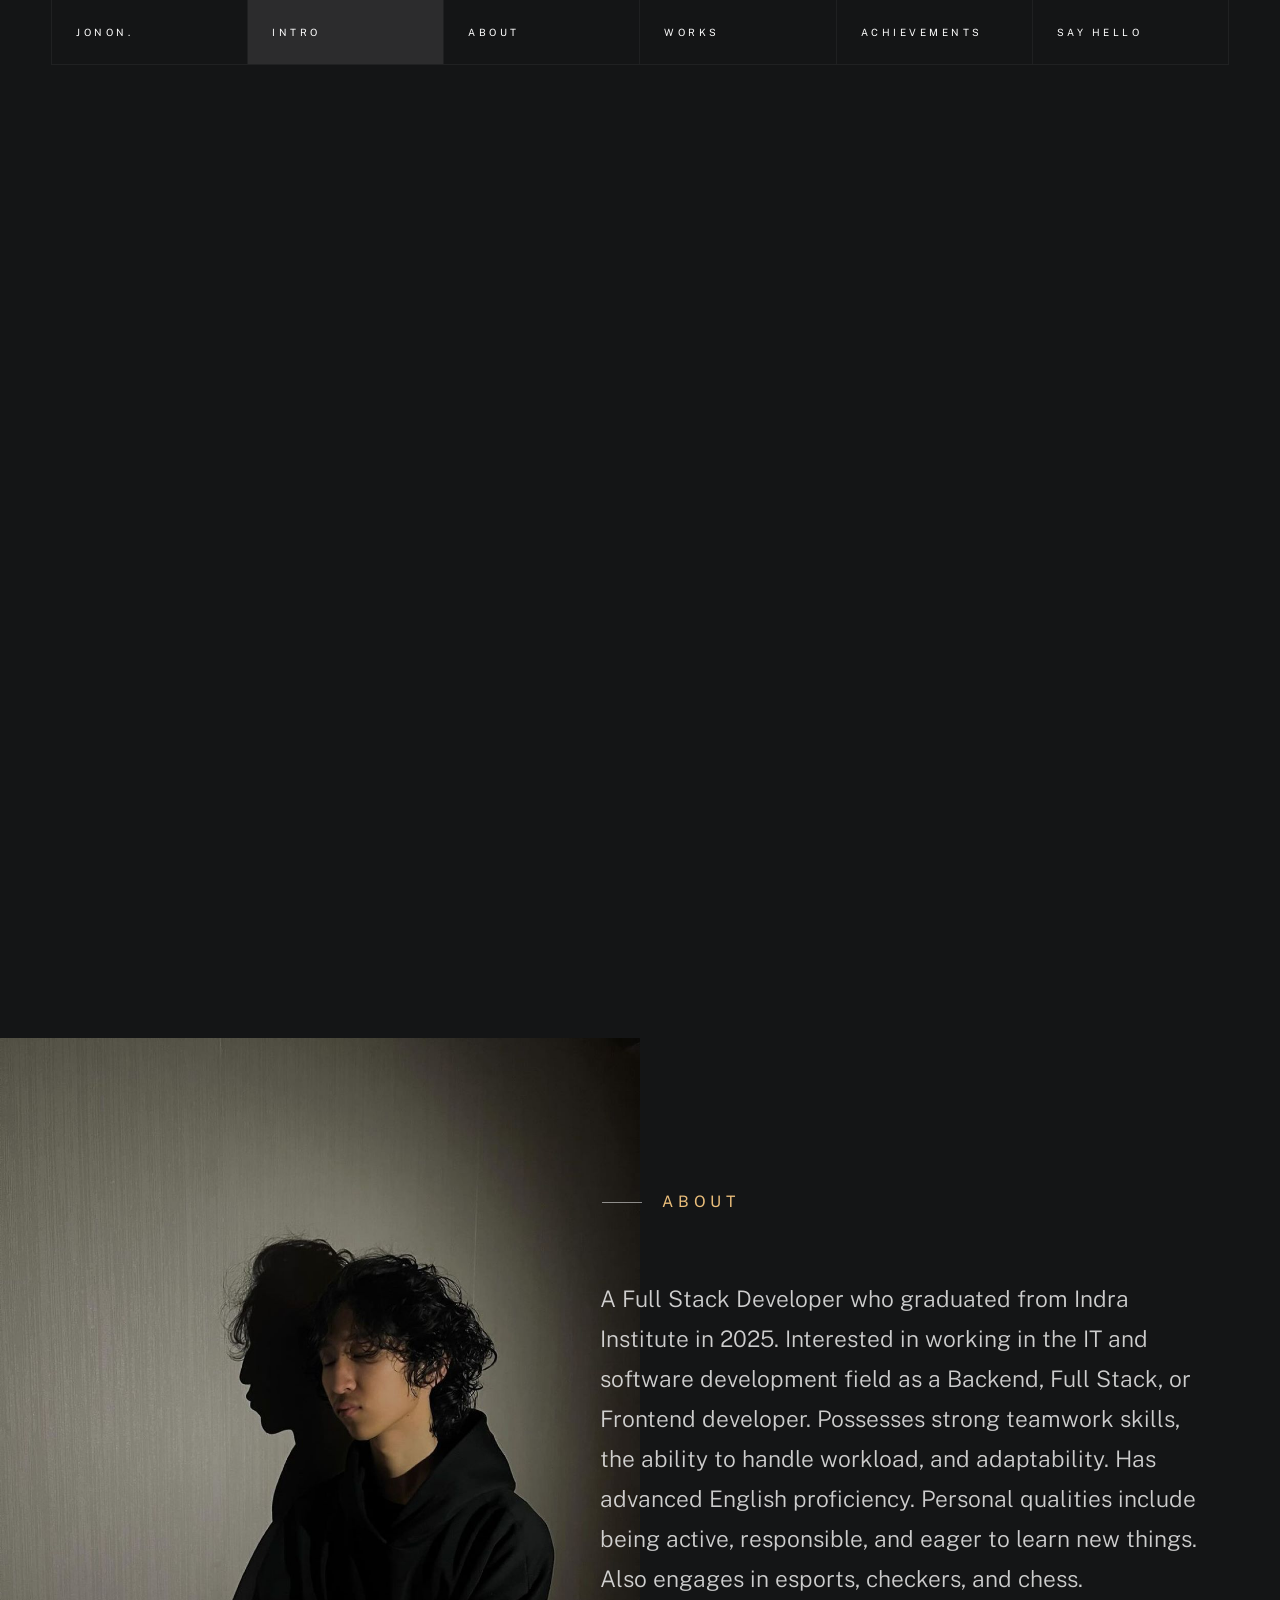
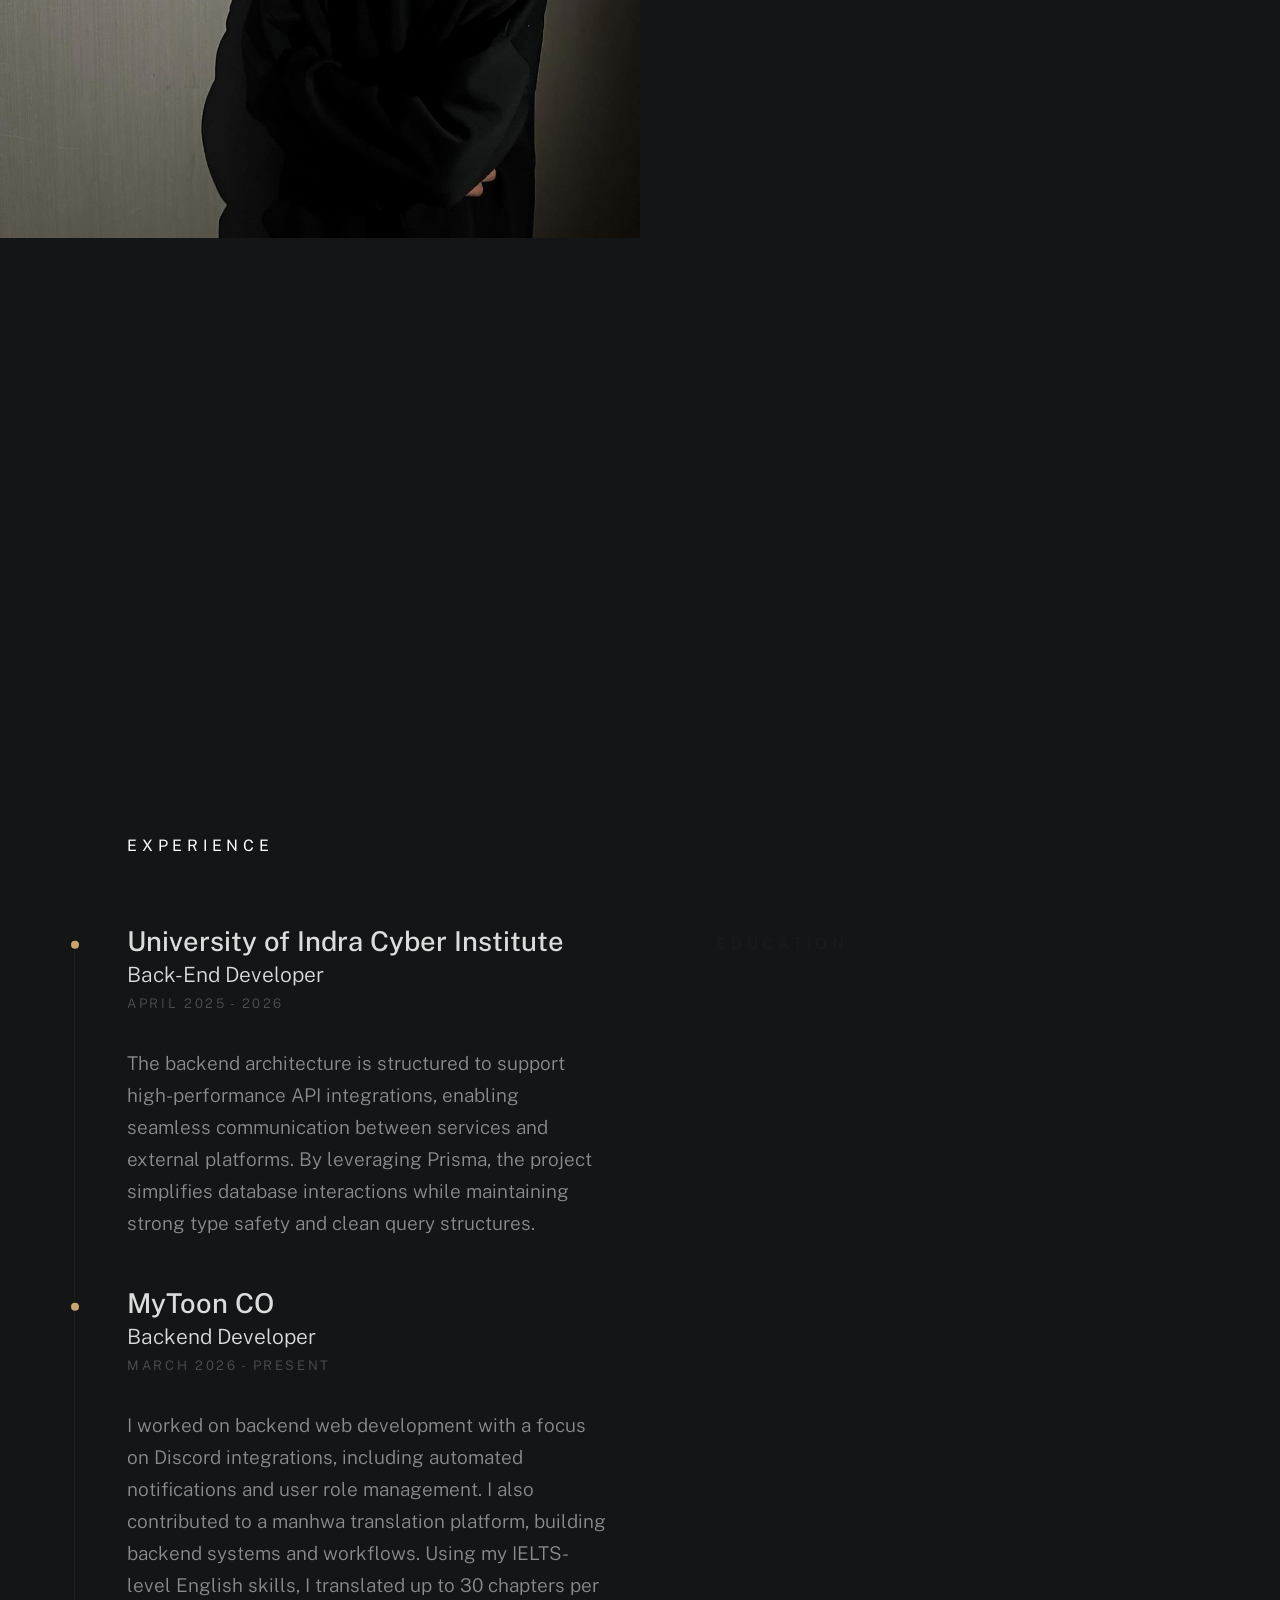
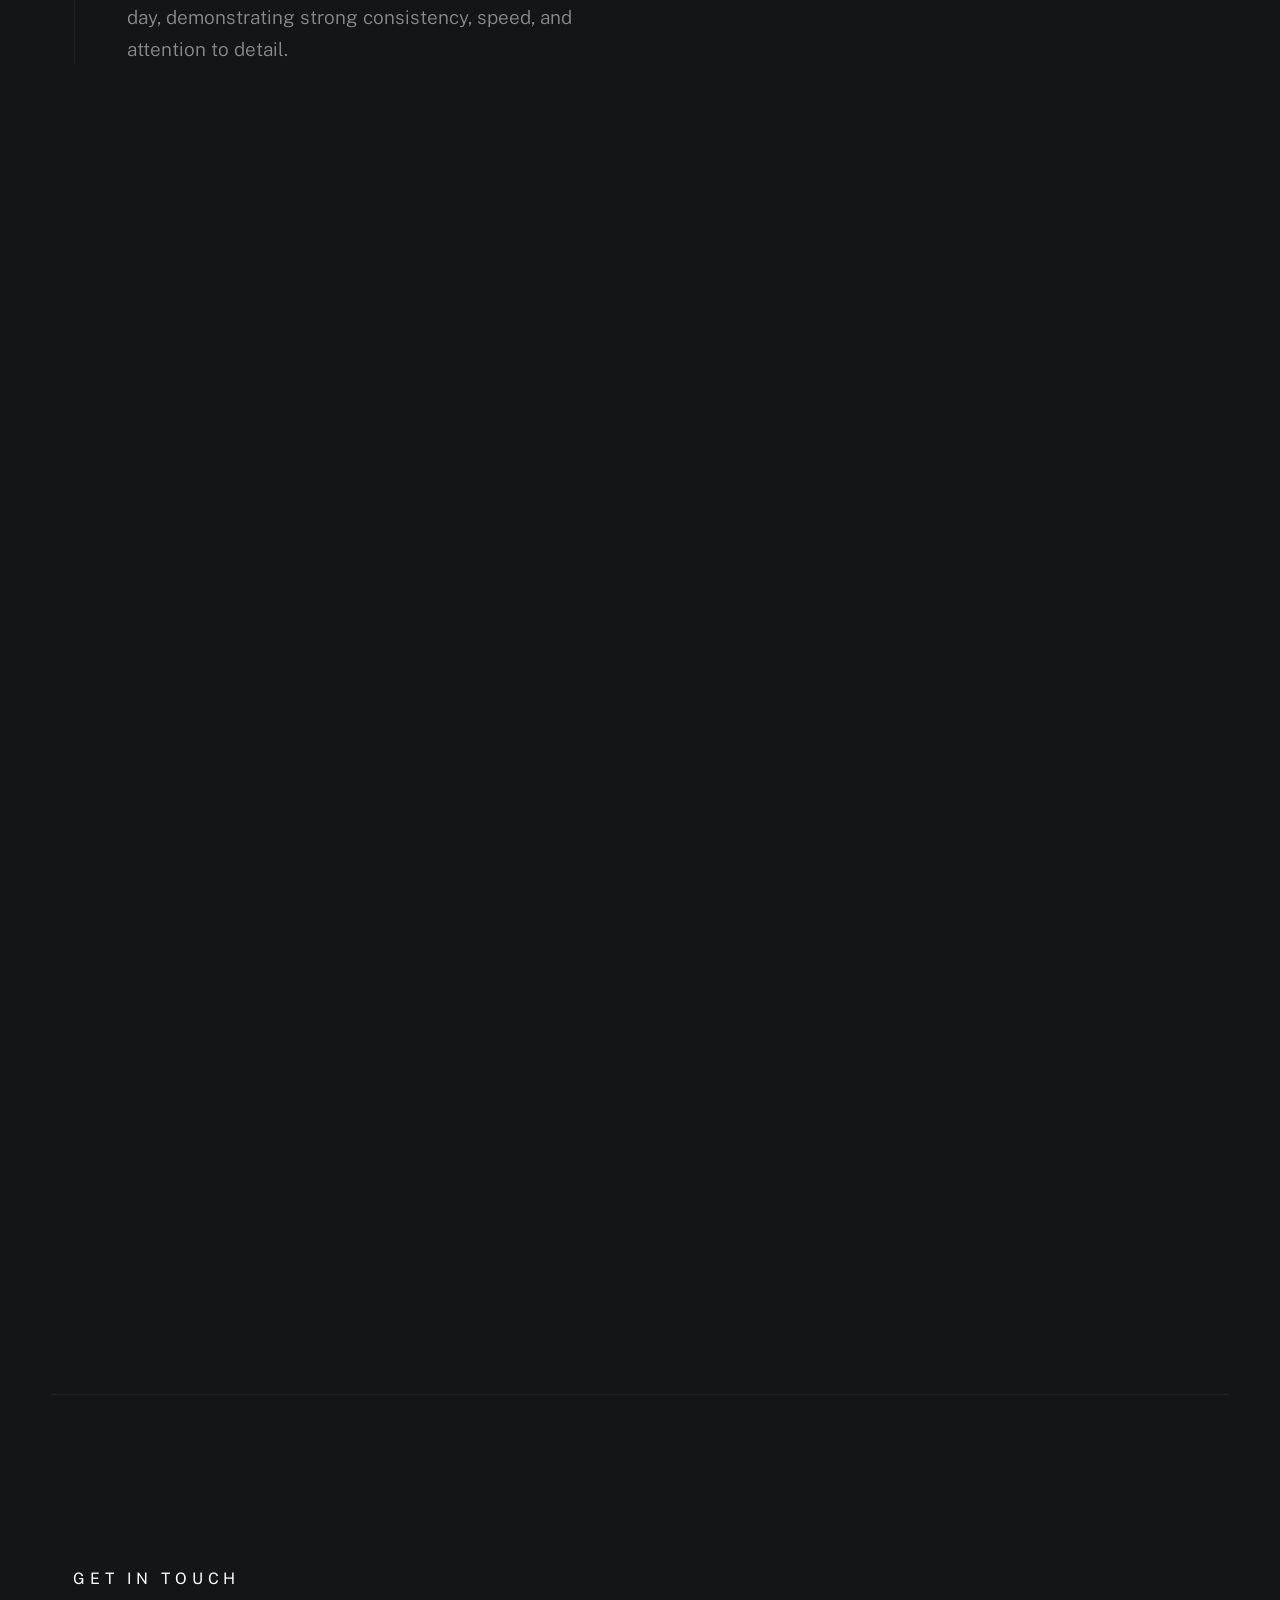
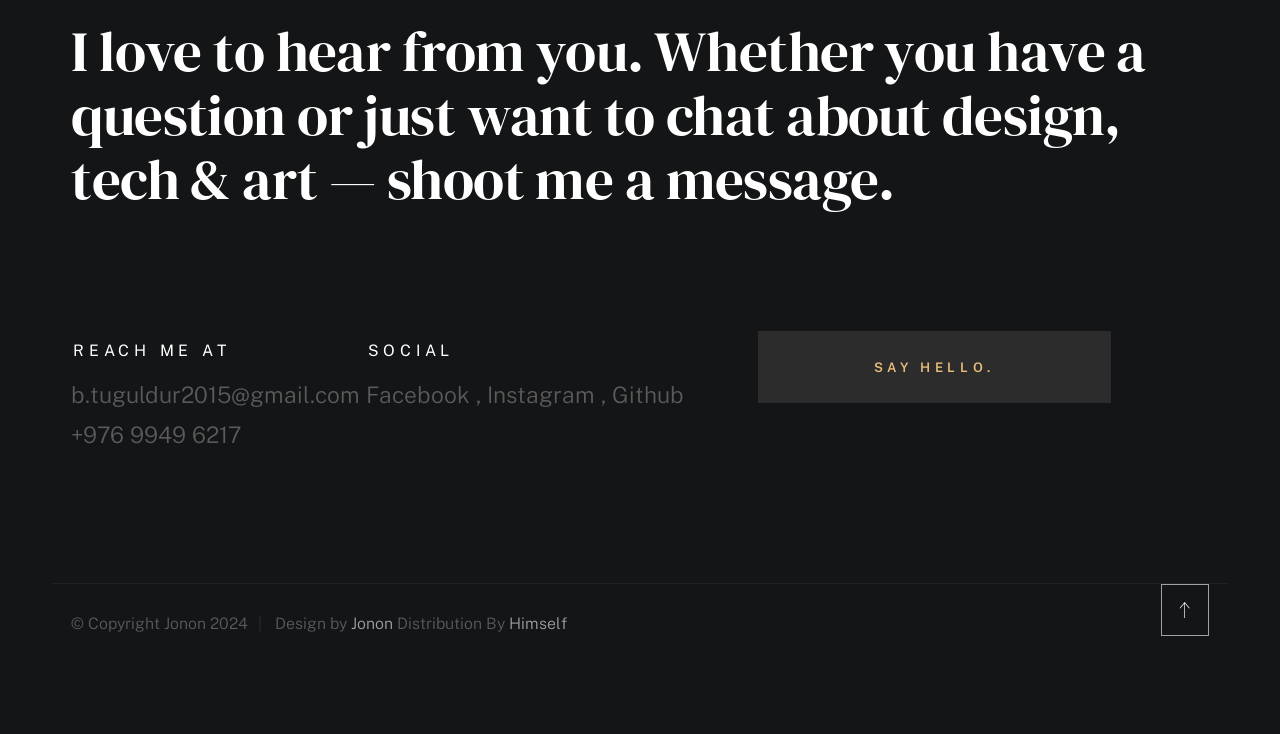
==== commit 4c375353: "asdf" ====
--- a/index.html
+++ b/index.html
@@ -1,600 +1,527 @@
-<!DOCTYPE html>
+<!doctype html>
 <html class="no-js ss-preload" lang="en">
-    <head>
-        <meta charset="utf-8">
-        <title>Jonon</title>
-        <meta name="description" content="">
-        <meta name="author" content="">
-        <meta name="viewport" content="width=device-width, initial-scale=1">
-        <link rel="stylesheet" href="vendor.css">
-        <link rel="stylesheet" href="styles.css">
-        <link rel="apple-touch-icon" sizes="180x180" href="apple-touch-icon.png">
-        <link rel="icon" type="image/png" sizes="32x32" href="fav.jpg">
-        <link rel="icon" type="image/png" sizes="16x16" href="fav.jpg">
-        <link rel="manifest" href="site.webmanifest">
-    </head>
-
-    <body id="top">
-        <div id="preloader">
-            <div id="loader">
-            </div>
+  <head>
+    <meta charset="utf-8" />
+    <title>Jonon</title>
+    <meta name="description" content="" />
+    <meta name="author" content="" />
+    <meta name="viewport" content="width=device-width, initial-scale=1" />
+    <link rel="stylesheet" href="vendor.css" />
+    <link rel="stylesheet" href="styles.css" />
+    <link rel="apple-touch-icon" sizes="180x180" href="apple-touch-icon.png" />
+    <link rel="icon" type="image/png" sizes="32x32" href="fav.jpg" />
+    <link rel="icon" type="image/png" sizes="16x16" href="fav.jpg" />
+    <link rel="manifest" href="site.webmanifest" />
+  </head>
+
+  <body id="top">
+    <div id="preloader">
+      <div id="loader"></div>
+    </div>
+    <div class="s-pagewrap">
+      <div class="circles">
+        <span></span>
+        <span></span>
+        <span></span>
+        <span></span>
+        <span></span>
+      </div>
+      <header class="s-header">
+        <div class="header-mobile">
+          <span class="mobile-home-link"><a href="index.html">Jonon.</a></span>
+          <a class="mobile-menu-toggle" href="#0"><span>Menu</span></a>
         </div>
-        <div class="s-pagewrap">
-
-            <div class="circles">
-                <span></span>
-                <span></span>
-                <span></span>
-                <span></span>
-                <span></span>
-            </div>
-            <header class="s-header">
-
-                <div class="header-mobile">
-                    <span class="mobile-home-link"><a href="index.html">Jonon.</a></span>
-                    <a class="mobile-menu-toggle" href="#0"><span>Menu</span></a>
-                </div>
-
-                <div class="row wide main-nav-wrap">
-                    <nav class="column lg-12 main-nav">
-                        <ul>
-                            <li><a href="index.html" class="home-link">Jonon.</a></li>
-                            <li class="current"><a href="#intro" class="smoothscroll">Intro</a></li>
-                            <li><a href="#about" class="smoothscroll">About</a></li>
-                            <li><a href="#works" class="smoothscroll">Works</a></li>
-                            <li><a href="#contact" class="smoothscroll">Say Hello</a></li>
-                        </ul>
-                    </nav>
-                </div>
-            </header> 
-            <main class="s-content">
-                <section id="intro" class="s-intro target-section">
-
-                    <div class="row intro-content wide">
-
-                        <div class="column">
-                            <div class="text-pretitle with-line">
-                                Hello World
-                            </div>
-
-                            <h1 class="text-huge-title">
-                                I am Jonon, <br>
-                                a digital designer <br>
-                                & frontend <br> 
-                                developer based <br>
-                                in Somewhere.
-                            </h1>
-                        </div>
-                        <ul class="intro-social">
-                            <li><a href="#0">Behance</a></li>
-                            <li><a href="#0">Twitter</a></li>
-                            <li><a href="#0">Dribbble</a></li>
-                            <li><a href="#0">Instagram</a></li>
-                        </ul>
-                    </div>
-                    <a href="#about" class="intro-scrolldown smoothscroll">
-                        <svg width="24" height="24" viewBox="0 0 24 24" xmlns="http://www.w3.org/2000/svg" fill-rule="evenodd" clip-rule="evenodd"><path d="M11 21.883l-6.235-7.527-.765.644 7.521 9 7.479-9-.764-.645-6.236 7.529v-21.884h-1v21.883z"/></svg>
-                    </a>
-                </section>
-                <section id="about" class="s-about target-section">
-
-
-                    <div class="row about-info wide" data-animate-block>
-
-                        <div class="column lg-6 md-12 about-info__pic-block">
-                            <img src="/hw11/18/img.jpg" 
-                                srcset="/hw11/18/img.jpg 1x, /hw11/18/img.jpg 2x" alt="" class="about-info__pic" data-animate-el>
-                        </div>
-
-                        <div class="column lg-6 md-12">
-                            <div class="about-info__text" >
-
-                                <h2 class="text-pretitle with-line" data-animate-el>
-                                    About
-                                </h2>
-                                <p class="attention-getter" data-animate-el>
-                                    Lorem ipsum dolor sit amet, consectetur adipiscing elit, sed do eiusmod 
-                                    tempor incididunt ut labore et dolore magna aliqua. Ut enim ad minim 
-                                    veniam, quis nostrud exercitation ullamco laboris nisi ut aliquip ex 
-                                    ea commodo consequat. Duis aute irure dolor in reprehenderit in voluptate 
-                                    velit esse cillum dolore eu fugiat nulla pariatur.
-                                </p>
-                                <a href="#0" class="btn btn--medium u-fullwidth" data-animate-el>Download CV</a>
-
-                            </div>
-                        </div>
-                    </div> 
-
-
-                    <div class="row about-expertise" data-animate-block>
-                        <div class="column lg-12">
-
-                            <h2 class="text-pretitle" data-animate-el>Expertise</h2>
-
-                            <ul class="skills-list h1" data-animate-el>
-                                <li>Visual Design</li>
-                                <li>Branding Identity</li>
-                                <li>UI Design</li>
-                                <li>Product Design</li>
-                                <li>Prototyping</li>
-                                <li>Illustration</li>
-                            </ul>
-
-                        </div>
-                    </div> 
-
-
-                    <div class="row about-timelines" data-animate-block>
-
-                        <div class="column lg-6 tab-12">
-
-                            <h2 class="text-pretitle" data-animate-el>
-                                Experience
-                            </h2>
-
-                            <div class="timeline" data-animate-el>
-
-                                <div class="timeline__block">
-                                    <div class="timeline__bullet"></div>
-                                    <div class="timeline__header">
-                                        <h4 class="timeline__title">Dropbox</h3>
-                                        <h5 class="timeline__meta">Product Designer</h5>
-                                        <p class="timeline__timeframe">August 2028 - Present</p>
-                                    </div>
-                                    <div class="timeline__desc">
-                                        <p>Lorem ipsum Occaecat do esse ex et dolor culpa nisi ex in magna consectetur nisi cupidatat laboris esse eiusmod deserunt aute do quis velit esse sed Ut proident cupidatat nulla esse cillum laborum occaecat nostrud sit dolor incididunt amet est occaecat nisi.</p>
-                                    </div>
-                                </div>
-        
-                                <div class="timeline__block">
-                                    <div class="timeline__bullet"></div>
-                                    <div class="timeline__header">
-                                        <h4 class="timeline__title">Microsoft</h4>
-                                        <h5 class="timeline__meta">Backend Developer</h5>
-                                        <p class="timeline__timeframe">August 2025 - July 2026</p>
-                                    </div>
-                                    <div class="timeline__desc">
-                                        <p>Lorem ipsum Occaecat do esse ex et dolor culpa nisi ex in magna consectetur nisi cupidatat laboris esse eiusmod deserunt aute do quis velit esse sed Ut proident cupidatat nulla esse cillum laborum occaecat nostrud sit dolor incididunt amet est occaecat nisi.</p>
-                                    </div>
-                                </div>
-        
-                            </div> 
-
-                        </div> 
-
-                        <div class="column lg-6 tab-12">
-
-                            <h2 class="text-pretitle" data-animate-el>
-                                Education
-                            </h2>
-
-                            <div class="timeline" data-animate-el>
-
-                                <div class="timeline__block">
-                                    <div class="timeline__bullet"></div>
-                                    <div class="timeline__header">
-                                        <h4 class="timeline__title">University of Indra Cyber Institude</h3>
-                                        <h5 class="timeline__meta">Sowftware Designer</h5>
-                                        <p class="timeline__timeframe">June 2025</p>
-                                    </div>
-                                    <div class="timeline__desc">
-                                        <p>Lorem ipsum Occaecat do esse ex et dolor culpa nisi ex in magna consectetur nisi cupidatat laboris esse eiusmod deserunt aute do quis velit esse sed Ut proident cupidatat nulla esse cillum laborum occaecat nostrud sit dolor incididunt amet est occaecat nisi.</p>
-                                    </div>
-                                </div>
-        
-                                <div class="timeline__block">
-                                    <div class="timeline__bullet"></div>
-                                    <div class="timeline__header">
-                                        <h4 class="timeline__title">Orkhon School</h4>
-                                        <h5 class="timeline__meta">B.A Degree in Computer Science</h5>
-                                        <p class="timeline__timeframe">June 2023</p>
-                                    </div>
-                                    <div class="timeline__desc">
-                                        <p>Lorem ipsum Occaecat do esse ex et dolor culpa nisi ex in magna consectetur nisi cupidatat laboris esse eiusmod deserunt aute do quis velit esse sed Ut proident cupidatat nulla esse cillum laborum occaecat nostrud sit dolor incididunt amet est occaecat nisi.</p>
-                                    </div>
-                                </div>
-        
-                            </div>
-                            
-                        </div>
-
-
-                    </div>
-
-                </section>
-
-
-                <section id="works" class="s-works target-section">
-
-
-                    <div class="row works-portfolio">
-
-                        <div class="column lg-12" data-animate-block>
-
-                            <h2 class="text-pretitle" data-animate-el>
-                                Recent Works
-                            </h2>
-                            <p class="h1" data-animate-el>
-                                Here are some of my favorite projects I have done lately. Feel free to check them out.
-                            </p>
-        
-                            <ul class="folio-list row block-lg-one-half block-stack-on-1000">
-
-                                <li class="folio-list__item column" data-animate-el>
-                                    <a class="folio-list__item-link" href="#modal-01">
-                                        <div class="folio-list__item-pic">
-                                            <img src="fuji.jpg"
-                                                srcset="fuji.jpg 1x, fuji@2x.jpg 2x"  alt="">
-                                        </div>
-                                        
-                                        <div class="folio-list__item-text">
-                                            <div class="folio-list__item-cat">
-                                                Website
-                                            </div>
-                                            <div class="folio-list__item-title">
-                                                Retro Camera.
-                                            </div>
-                                        </div>
-                                    </a>
-                                    <a class="folio-list__proj-link" href="#" title="project link">
-                                        <svg width="15" height="15" viewBox="0 0 15 15" fill="none" xmlns="http://www.w3.org/2000/svg"><path d="M8.14645 3.14645C8.34171 2.95118 8.65829 2.95118 8.85355 3.14645L12.8536 7.14645C13.0488 7.34171 13.0488 7.65829 12.8536 7.85355L8.85355 11.8536C8.65829 12.0488 8.34171 12.0488 8.14645 11.8536C7.95118 11.6583 7.95118 11.3417 8.14645 11.1464L11.2929 8H2.5C2.22386 8 2 7.77614 2 7.5C2 7.22386 2.22386 7 2.5 7H11.2929L8.14645 3.85355C7.95118 3.65829 7.95118 3.34171 8.14645 3.14645Z" fill="currentColor" fill-rule="evenodd" clip-rule="evenodd"></path></svg>
-                                    </a>
-                                </li>
-
-                                <li class="folio-list__item column" data-animate-el>
-                                    <a class="folio-list__item-link" href="#modal-02">
-                                        <div class="folio-list__item-pic">
-                                            <img src="lamp.jpg" 
-                                                srcset="lamp.jpg 1x, lamp@2x.jpg 2x" alt="">
-                                        </div>
-                                        
-                                        <div class="folio-list__item-text">
-                                            <div class="folio-list__item-cat">
-                                                Product Design
-                                            </div>
-                                            <div class="folio-list__item-title">
-                                                The White Lamp.
-                                            </div>
-                                        </div>
-                                    </a>
-                                    <a class="folio-list__proj-link" href="#" title="project link">
-                                        <svg width="15" height="15" viewBox="0 0 15 15" fill="none" xmlns="http://www.w3.org/2000/svg"><path d="M8.14645 3.14645C8.34171 2.95118 8.65829 2.95118 8.85355 3.14645L12.8536 7.14645C13.0488 7.34171 13.0488 7.65829 12.8536 7.85355L8.85355 11.8536C8.65829 12.0488 8.34171 12.0488 8.14645 11.8536C7.95118 11.6583 7.95118 11.3417 8.14645 11.1464L11.2929 8H2.5C2.22386 8 2 7.77614 2 7.5C2 7.22386 2.22386 7 2.5 7H11.2929L8.14645 3.85355C7.95118 3.65829 7.95118 3.34171 8.14645 3.14645Z" fill="currentColor" fill-rule="evenodd" clip-rule="evenodd"></path></svg>
-                                    </a>
-                                </li> 
-
-                                <li class="folio-list__item column" data-animate-el>
-                                    <a class="folio-list__item-link" href="#modal-03">
-                                        <div class="folio-list__item-pic">
-                                            <img src="rucksack.jpg" 
-                                                srcset="rucksack.jpg 1x, rucksack@2x.jpg 2x" alt="">
-                                        </div>
-                                        
-                                        <div class="folio-list__item-text">
-                                            <div class="folio-list__item-cat">
-                                                Branding
-                                            </div>
-                                            <div class="folio-list__item-title">
-                                                Rucksuck.
-                                            </div>
-                                        </div>
-                                    </a>
-                                    <a class="folio-list__proj-link" href="#" title="project link">
-                                        <svg width="15" height="15" viewBox="0 0 15 15" fill="none" xmlns="http://www.w3.org/2000/svg"><path d="M8.14645 3.14645C8.34171 2.95118 8.65829 2.95118 8.85355 3.14645L12.8536 7.14645C13.0488 7.34171 13.0488 7.65829 12.8536 7.85355L8.85355 11.8536C8.65829 12.0488 8.34171 12.0488 8.14645 11.8536C7.95118 11.6583 7.95118 11.3417 8.14645 11.1464L11.2929 8H2.5C2.22386 8 2 7.77614 2 7.5C2 7.22386 2.22386 7 2.5 7H11.2929L8.14645 3.85355C7.95118 3.65829 7.95118 3.34171 8.14645 3.14645Z" fill="currentColor" fill-rule="evenodd" clip-rule="evenodd"></path></svg>
-                                    </a>
-                                </li> 
-
-                                <li class="folio-list__item column" data-animate-el>
-                                    <a class="folio-list__item-link" href="#modal-04">
-                                        <div class="folio-list__item-pic">
-                                            <img src="skaterboy.jpg"
-                                                srcset="skaterboy.jpg 1x, skaterboy@2x.jpg 2x" alt="">
-                                        </div>
-                                        
-                                        <div class="folio-list__item-text">
-                                            <div class="folio-list__item-cat">
-                                                Website
-                                            </div>
-                                            <div class="folio-list__item-title">
-                                                Since Day One.
-                                            </div>
-                                        </div>
-                                    </a>
-                                    <a class="folio-list__proj-link" href="#" title="project link">
-                                        <svg width="15" height="15" viewBox="0 0 15 15" fill="none" xmlns="http://www.w3.org/2000/svg"><path d="M8.14645 3.14645C8.34171 2.95118 8.65829 2.95118 8.85355 3.14645L12.8536 7.14645C13.0488 7.34171 13.0488 7.65829 12.8536 7.85355L8.85355 11.8536C8.65829 12.0488 8.34171 12.0488 8.14645 11.8536C7.95118 11.6583 7.95118 11.3417 8.14645 11.1464L11.2929 8H2.5C2.22386 8 2 7.77614 2 7.5C2 7.22386 2.22386 7 2.5 7H11.2929L8.14645 3.85355C7.95118 3.65829 7.95118 3.34171 8.14645 3.14645Z" fill="currentColor" fill-rule="evenodd" clip-rule="evenodd"></path></svg>
-                                    </a>
-                                </li> 
-
-                                <li class="folio-list__item column" data-animate-el>
-                                    <a class="folio-list__item-link" href="#modal-05">
-                                        <div class="folio-list__item-pic">
-                                            <img src="g-sanddunes.jpg" 
-                                                srcset="g-sanddunes.jpg 1x, g-sanddunes@2x.jpg 2x" alt="">
-                                        </div>
-                                        
-                                        <div class="folio-list__item-text">
-                                            <div class="folio-list__item-cat">
-                                                Illustration
-                                            </div>
-                                            <div class="folio-list__item-title">
-                                                Sand Dunes.
-                                            </div>
-                                        </div>
-                                    </a>
-                                    <a class="folio-list__proj-link" href="#" title="project link">
-                                        <svg width="15" height="15" viewBox="0 0 15 15" fill="none" xmlns="http://www.w3.org/2000/svg"><path d="M8.14645 3.14645C8.34171 2.95118 8.65829 2.95118 8.85355 3.14645L12.8536 7.14645C13.0488 7.34171 13.0488 7.65829 12.8536 7.85355L8.85355 11.8536C8.65829 12.0488 8.34171 12.0488 8.14645 11.8536C7.95118 11.6583 7.95118 11.3417 8.14645 11.1464L11.2929 8H2.5C2.22386 8 2 7.77614 2 7.5C2 7.22386 2.22386 7 2.5 7H11.2929L8.14645 3.85355C7.95118 3.65829 7.95118 3.34171 8.14645 3.14645Z" fill="currentColor" fill-rule="evenodd" clip-rule="evenodd"></path></svg>
-                                    </a>
-                                </li> 
-
-                                <li class="folio-list__item column" data-animate-el>
-                                    <a class="folio-list__item-link" href="#modal-06">
-                                        <div class="folio-list__item-pic">
-                                            <img src="minimalismo.jpg" 
-                                                srcset="minimalismo.jpg 1x, minimalismo@2x.jpg 2x" alt="">
-                                        </div>
-                                        
-                                        <div class="folio-list__item-text">
-                                            <div class="folio-list__item-cat">
-                                                Branding
-                                            </div>
-                                            <div class="folio-list__item-title">
-                                                Minimalismo.
-                                            </div>
-                                        </div>
-                                    </a>
-                                    <a class="folio-list__proj-link" href="#" title="project link">
-                                        <svg width="15" height="15" viewBox="0 0 15 15" fill="none" xmlns="http://www.w3.org/2000/svg"><path d="M8.14645 3.14645C8.34171 2.95118 8.65829 2.95118 8.85355 3.14645L12.8536 7.14645C13.0488 7.34171 13.0488 7.65829 12.8536 7.85355L8.85355 11.8536C8.65829 12.0488 8.34171 12.0488 8.14645 11.8536C7.95118 11.6583 7.95118 11.3417 8.14645 11.1464L11.2929 8H2.5C2.22386 8 2 7.77614 2 7.5C2 7.22386 2.22386 7 2.5 7H11.2929L8.14645 3.85355C7.95118 3.65829 7.95118 3.34171 8.14645 3.14645Z" fill="currentColor" fill-rule="evenodd" clip-rule="evenodd"></path></svg>
-                                    </a>
-                                </li> 
-                            </ul> 
-                        </div>
-
-
-                        
-                        <div id="modal-01" hidden>
-                            <div class="modal-popup">
-                                <img src="g-fuji.jpg" alt="">
-                    
-                                <div class="modal-popup__desc">
-                                    <h5>Retro Camera</h5>
-                                    <p>Odio soluta enim quos sit asperiores rerum rerum repudiandae cum. Vel voluptatem alias qui assumenda iure et expedita voluptatem. Ratione officiis quae.</p>
-                                    <ul class="modal-popup__cat">
-                                        <li>Branding</li>
-                                        <li>Product Design</li>
-                                    </ul>
-                                </div>
-                    
-                                <a href="https://www.behance.net/" class="modal-popup__details">Project link</a>
-                            </div>
-                        </div>
-
-                        <div id="modal-02" hidden>
-                            <div class="modal-popup">
-                                <img src="g-lamp.jpg" alt="">
-                    
-                                <div class="modal-popup__desc">
-                                    <h5>The White Lamp</h5>
-                                    <p>Proin gravida nibh vel velit auctor aliquet. Aenean sollicitudin, lorem quis bibendum auctor, nisi elit consequat ipsum, nec sagittis sem nibh id elit.</p>
-                                    <ul class="modal-popup__cat">
-                                        <li>Branding</li>
-                                    </ul>
-                                </div>
-                    
-                                <a href="https://www.behance.net/" class="modal-popup__details">Project link</a>
-                            </div>
-                        </div> 
-
-                        <div id="modal-03" hidden>
-                            <div class="modal-popup">
-                                <img src="g-rucksack.jpg" alt="">
-                    
-                                <div class="modal-popup__desc">
-                                    <h5>Rucksuck</h5>
-                                    <p>Exercitationem reprehenderit quod explicabo consequatur aliquid ut magni ut. Deleniti quo corrupti illum velit eveniet ratione necessitatibus ipsam mollitia.</p>
-                                    <ul class="modal-popup__cat">
-                                        <li>Product Design</li>
-                                    </ul>
-                                </div>
-                    
-                                <a href="https://www.behance.net/" class="modal-popup__details">Project link</a>
-                            </div>
-                        </div> 
-
-                        <div id="modal-04" hidden>
-                            <div class="modal-popup">
-                                <img src="g-skaterboy.jpg" alt="">
-                    
-                                <div class="modal-popup__desc">
-                                    <h5>Since Day One</h5>
-                                    <p>Dolores velit qui quos nobis. Aliquam delectus voluptas quos possimus non voluptatem voluptas voluptas. Est doloribus eligendi porro doloribus voluptatum.</p>
-                                    <ul class="modal-popup__cat">
-                                        <li>Website</li>
-                                    </ul>
-                                </div>
-                    
-                                <a href="https://www.behance.net/" class="modal-popup__details">Project link</a>
-                            </div>
-                        </div> 
-
-                        <div id="modal-05" hidden>
-                            <div class="modal-popup">
-
-                                <img src="g-sanddunes.jpg" alt="">
-                    
-                                <div class="modal-popup__desc">
-                                    <h5>Sand Dunes</h5>
-                                    <p>Proin gravida nibh vel velit auctor aliquet. Aenean sollicitudin, lorem quis bibendum auctor, nisi elit consequat ipsum, nec sagittis sem nibh id elit.</p>
-                                    <ul class="modal-popup__cat">
-                                        <li>Illustration</li>
-                                    </ul>
-                                </div>
-                    
-                                <a href="https://www.behance.net/" class="modal-popup__details">Project link</a>
-                            </div>
-                        </div> 
-
-                        <div id="modal-06" hidden>
-                            <div class="modal-popup">
-                                <img src="g-minimalismo.jpg" alt="">
-                    
-                                <div class="modal-popup__desc">
-                                    <h5>Minimalismo</h5>
-                                    <p>Quisquam vel libero consequuntur autem voluptas. Qui aut vero. Omnis fugit mollitia cupiditate voluptas. Aenean sollicitudin, lorem quis bibendum auctor.</p>
-                                    <ul class="modal-popup__cat">
-                                        <li>Branding</li>
-                                        <li>Product Design</li>
-                                    </ul>
-                                </div>
-                    
-                                <a href="https://www.behance.net/" class="modal-popup__details">Project link</a>
-                            </div>
-                        </div> 
-
-                    </div> 
-
-
-                    <div class="row testimonials">
-                        <div class="column lg-12" data-animate-block>
-            
-                            <div class="swiper-container testimonial-slider" data-animate-el>
-            
-                                <div class="swiper-wrapper">
-
-                                    <div class="testimonial-slider__slide swiper-slide">
-                                        <div class="testimonial-slider__author">
-                                            <img src="user-02.jpg" alt="Author image" class="testimonial-slider__avatar">
-                                            <cite class="testimonial-slider__cite">
-                                                <strong>Tim Cook</strong>
-                                                <span>CEO, Apple</span>
-                                            </cite>
-                                        </div>
-                                        <p>
-                                        Molestiae incidunt consequatur quis ipsa autem nam sit enim magni. Voluptas tempore rem. 
-                                        Explicabo a quaerat sint autem dolore ducimus ut consequatur neque.  Nisi dolores quaerat fuga rem nihil nostrum.
-                                        Laudantium quia consequatur molestias delectus culpa.
-                                        </p>
-                                    </div> 
-                    
-                                    <div class="testimonial-slider__slide swiper-slide">
-                                        <div class="testimonial-slider__author">
-                                            <img src="user-03.jpg" alt="Author image" class="testimonial-slider__avatar">
-                                            <cite class="testimonial-slider__cite">
-                                                <strong>Sundar Pichai</strong>
-                                                <span>CEO, Google</span>
-                                            </cite>
-                                        </div>
-                                        <p>
-                                        Excepturi nam cupiditate culpa doloremque deleniti repellat. Veniam quos repellat voluptas animi adipisci.
-                                        Nisi eaque consequatur. Voluptatem dignissimos ut ducimus accusantium perspiciatis.
-                                        Quasi voluptas eius distinctio. Atque eos maxime.
-                                        </p>
-                                    </div> 
-                    
-                                    <div class="testimonial-slider__slide swiper-slide">
-                                        <div class="testimonial-slider__author">
-                                            <img src="user-01.jpg" alt="Author image" class="testimonial-slider__avatar">
-                                            <cite class="testimonial-slider__cite">
-                                                <strong>Satya Nadella</strong>
-                                                <span>CEO, Microsoft</span>
-                                            </cite>
-                                        </div>
-                                        <p>
-                                        Repellat dignissimos libero. Qui sed at corrupti expedita voluptas odit. Nihil ea quia nesciunt. Ducimus aut sed ipsam.  
-                                        Autem eaque officia cum exercitationem sunt voluptatum accusamus. Quasi voluptas eius distinctio.
-                                        Voluptatem dignissimos ut.
-                                        </p>
-                                    </div>
-            
-                                    <div class="testimonial-slider__slide swiper-slide">
-                                        <div class="testimonial-slider__author">
-                                            <img src="user-04.jpg" alt="Author image" class="testimonial-slider__avatar">
-                                            <cite class="testimonial-slider__cite">
-                                                <strong>Jeff Bezos</strong>
-                                                <span>CEO, Amazon</span>
-                                            </cite>
-                                        </div>
-                                        <p>
-                                        Nunc interdum lacus sit amet orci. Vestibulum dapibus nunc ac augue. Fusce vel dui. In ac felis 
-                                        quis tortor malesuada pretium. Curabitur vestibulum aliquam leo. Qui sed at corrupti expedita voluptas odit. 
-                                        Nihil ea quia nesciunt. Ducimus aut sed ipsam.
-                                        </p>
-                                    </div>
-                
-                                </div> 
-            
-                                <div class="swiper-pagination"></div>
-            
-                            </div>
-            
-                        </div> 
-                    </div> 
-
-                </section> 
-
-
-                <section id="contact" class="s-contact target-section">
-
-                    <div class="row contact-top">
-                        <div class="column lg-12">
-                            <h2 class="text-pretitle">
-                                Get In Touch
-                            </h2>
-
-                            <p class="h1">
-                                I love to hear from you.
-                                Whether you have a question or just 
-                                want to chat about design, tech & art — shoot me a message.
-                            </p>
-                        </div>
-                    </div>
-
-                    <div class="row contact-bottom">
-                        <div class="column lg-3 md-5 tab-6 stack-on-550 contact-block">
-                            <h3 class="text-pretitle">Reach me at</h3>
-                            <p class="contact-links">
-                                <a href="mailto:sayhello@luther.com" class="mailtoui">jononbn2015@gmail.com</a> <br>
-                                <a href="tel:+1975432345">+976 7255 6217</a>
-                            </p>
-                        </div>
-                        <div class="column lg-4 md-5 tab-6 stack-on-550 contact-block">
-                            <h3 class="text-pretitle">Social</h3>
-                            <ul class="contact-social">
-                                <li><a href="#0">Facebook</a></li>
-                                <li><a href="#0">Twitter</a></li>
-                                <li><a href="#0">Instagram</a></li>
-                                <li><a href="#0">Github</a></li>
-                            </ul>
-                        </div>
-                        <div class="column lg-4 md-12 contact-block">
-                            <a href="mailto:sayhello@luther.com" class="mailtoui btn btn--medium u-fullwidth contact-btn">Say Hello.</a>
-                        </div>
-                    </div> 
-
-                </section> 
-
-            </main>
-
-
-            <footer class="s-footer">
-
-                <div class="row">
-                    <div class="column ss-copyright">
-                        <span>© Copyright Jonon 2024</span> 
-                        <span>Design by <a href="https://www.styleshout.com/">Jonon</a> Distribution By <a href="https://themewagon.com">Himself</a></span>
-                    </div>
-
-                    <div class="ss-go-top">
-                        <a class="smoothscroll" title="Back to Top" href="#top">
-                            <svg xmlns="http://www.w3.org/2000/svg" viewBox="0 0 24 24" fill-rule="evenodd" clip-rule="evenodd"><path d="M11 2.206l-6.235 7.528-.765-.645 7.521-9 7.479 9-.764.646-6.236-7.53v21.884h-1v-21.883z"/></svg>
-                        </a>
-                    </div>
-                </div>
-
-            </footer> 
-
-        </div> 
-
-        <script src="plugins.js"></script>
-        <script src="main.js"></script>
-
-    </body>
-</html>+
+        <div class="row wide main-nav-wrap">
+          <nav class="column lg-12 main-nav">
+            <ul>
+              <li><a href="index.html" class="home-link">Jonon.</a></li>
+              <li class="current">
+                <a href="#intro" class="smoothscroll">Intro</a>
+              </li>
+              <li><a href="#about" class="smoothscroll">About</a></li>
+              <li><a href="#works" class="smoothscroll">Works</a></li>
+              <li><a href="achievements.html">Achievements</a></li>
+              <li><a href="#contact" class="smoothscroll">Say Hello</a></li>
+            </ul>
+          </nav>
+        </div>
+      </header>
+      <main class="s-content">
+        <section id="intro" class="s-intro target-section">
+          <div class="row intro-content wide">
+            <div class="column">
+              <div class="text-pretitle with-line">Hello World</div>
+
+              <h1 class="text-huge-title">
+                I am Jonon, <br />
+                a digital designer <br />
+                & backend <br />
+                developer based <br />
+                in Somewhere.
+              </h1>
+            </div>
+            <ul class="intro-social">
+              <li>
+                <a href="https://www.instagram.com/tugoobb/">Instagram</a>
+              </li>
+              <li><a href="https://github.com/mgljonon123">Github</a></li>
+              <li><a href="https://www.facebook.com/tugii.b/">Facebook</a></li>
+            </ul>
+          </div>
+          <a href="#about" class="intro-scrolldown smoothscroll">
+            <svg
+              width="24"
+              height="24"
+              viewBox="0 0 24 24"
+              xmlns="http://www.w3.org/2000/svg"
+              fill-rule="evenodd"
+              clip-rule="evenodd"
+            >
+              <path
+                d="M11 21.883l-6.235-7.527-.765.644 7.521 9 7.479-9-.764-.645-6.236 7.529v-21.884h-1v21.883z"
+              />
+            </svg>
+          </a>
+        </section>
+        <section id="about" class="s-about target-section">
+          <div class="row about-info wide" data-animate-block>
+            <div class="column lg-6 md-12 about-info__pic-block">
+              <img
+                src="img.jpg"
+                alt=""
+                class="about-info__pic"
+                data-animate-el
+              />
+            </div>
+
+            <div class="column lg-6 md-12">
+              <div class="about-info__text">
+                <h2 class="text-pretitle with-line" data-animate-el>About</h2>
+                <p class="attention-getter" data-animate-el>
+                  A Full Stack Developer who graduated from Indra Institute in
+                  2025. Interested in working in the IT and software development
+                  field as a Backend, Full Stack, or Frontend developer.
+                  Possesses strong teamwork skills, the ability to handle
+                  workload, and adaptability. Has advanced English proficiency.
+                  Personal qualities include being active, responsible, and
+                  eager to learn new things. Also engages in esports, checkers,
+                  and chess.
+                </p>
+                <a
+                  href="CV-Төгөлдөр-Батхуяаг-2025-08-21.pdf"
+                  class="btn btn--medium u-fullwidth"
+                  data-animate-el
+                  download="CV-Tuguldor-Batkhuyag-2025-08-21.pdf"
+                  >Download CV</a
+                >
+              </div>
+            </div>
+          </div>
+
+          <div class="row about-expertise" data-animate-block>
+            <div class="column lg-12">
+              <h2 class="text-pretitle" data-animate-el>Expertise</h2>
+
+              <ul class="skills-list h1" data-animate-el>
+                <li>Api, Database Integration</li>
+                <li>Mobile App Development</li>
+                <li>UI Design</li>
+                <li>Prototyping</li>
+                <li>Leader</li>
+              </ul>
+            </div>
+          </div>
+
+          <div class="row about-timelines" data-animate-block>
+            <div class="column lg-6 tab-12">
+              <h2 class="text-pretitle" data-animate-el>Experience</h2>
+
+              <div class="timeline" data-animate-el>
+                <div class="timeline__block">
+                  <div class="timeline__bullet"></div>
+                  <div class="timeline__header">
+                    <h4 class="timeline__title">
+                      University of Indra Cyber Institute
+                    </h4>
+                    <h5 class="timeline__meta">Back-End Developer</h5>
+                    <p class="timeline__timeframe">April 2025 - 2026</p>
+                  </div>
+                  <div class="timeline__desc">
+                    <p>
+                      The backend architecture is structured to support
+                      high-performance API integrations, enabling seamless
+                      communication between services and external platforms. By
+                      leveraging Prisma, the project simplifies database
+                      interactions while maintaining strong type safety and
+                      clean query structures.
+                    </p>
+                  </div>
+                </div>
+
+                <div class="timeline__block">
+                  <div class="timeline__bullet"></div>
+                  <div class="timeline__header">
+                    <h4 class="timeline__title">MyToon CO</h4>
+                    <h5 class="timeline__meta">Backend Developer</h5>
+                    <p class="timeline__timeframe">March 2026 - Present</p>
+                  </div>
+                  <div class="timeline__desc">
+                    <p>
+                      I worked on backend web development with a focus on
+                      Discord integrations, including automated notifications
+                      and user role management. I also contributed to a manhwa
+                      translation platform, building backend systems and
+                      workflows. Using my IELTS-level English skills, I
+                      translated up to 30 chapters per day, demonstrating strong
+                      consistency, speed, and attention to detail.
+                    </p>
+                  </div>
+                </div>
+              </div>
+            </div>
+
+            <div class="column lg-6 tab-12">
+              <h2 class="text-pretitle" data-animate-el>Education</h2>
+
+              <div class="timeline" data-animate-el>
+                <div class="timeline__block">
+                  <div class="timeline__bullet"></div>
+                  <div class="timeline__header">
+                    <h4 class="timeline__title">
+                      University of Indra Cyber Institute
+                    </h4>
+                    <h5 class="timeline__meta">Software Designer</h5>
+                    <p class="timeline__timeframe">June 2025</p>
+                  </div>
+                  <div class="timeline__desc">
+                    <p>
+                      Following my academic studies, I spent one year at a
+                      technical institution focusing on full-stack web
+                      development. During this time, I gained hands-on
+                      experience working with both frontend and backend
+                      technologies, building practical projects and
+                      strengthening my understanding of modern web development.
+                    </p>
+                  </div>
+                </div>
+
+                <div class="timeline__block">
+                  <div class="timeline__bullet"></div>
+                  <div class="timeline__header">
+                    <h4 class="timeline__title">Orkhon School</h4>
+                    <h5 class="timeline__meta">
+                      B.A Degree in Computer Science
+                    </h5>
+                    <p class="timeline__timeframe">June 2023</p>
+                  </div>
+                  <div class="timeline__desc">
+                    <p>
+                      I completed my middle and secondary education with a
+                      strong focus on analytical and technical subjects,
+                      studying Mathematics, Physics, and Computer Science under
+                      the Cambridge A-Level curriculum. This academic experience
+                      helped me build a solid foundation in problem-solving,
+                      logical thinking, and computational skills.
+                    </p>
+                  </div>
+                </div>
+              </div>
+            </div>
+          </div>
+        </section>
+
+        <section id="works" class="s-works target-section">
+          <div class="row works-portfolio">
+            <div class="column lg-12" data-animate-block>
+              <h2 class="text-pretitle" data-animate-el>Recent Works</h2>
+              <p class="h1" data-animate-el>
+                Here are some of my favorite projects and clones I have done
+                lately. Feel free to check them out.
+              </p>
+
+              <ul class="folio-list row block-lg-one-half block-stack-on-1000">
+                <li class="folio-list__item column" data-animate-el>
+                  <a class="folio-list__item-link" href="#modal-01">
+                    <div class="folio-list__item-pic">
+                      <img src="logo.png " alt="" />
+                    </div>
+
+                    <div class="folio-list__item-text">
+                      <div class="folio-list__item-cat">Back-end Dev</div>
+                      <div class="folio-list__item-title">My Toon</div>
+                    </div>
+                  </a>
+                  <a
+                    class="folio-list__proj-link"
+                    href="https://bootstrap1-omega.vercel.app/"
+                    title="project link"
+                  >
+                    <svg
+                      width="15"
+                      height="15"
+                      viewBox="0 0 15 15"
+                      fill="none"
+                      xmlns="http://www.w3.org/2000/svg"
+                    >
+                      <path
+                        d="M8.14645 3.14645C8.34171 2.95118 8.65829 2.95118 8.85355 3.14645L12.8536 7.14645C13.0488 7.34171 13.0488 7.65829 12.8536 7.85355L8.85355 11.8536C8.65829 12.0488 8.34171 12.0488 8.14645 11.8536C7.95118 11.6583 7.95118 11.3417 8.14645 11.1464L11.2929 8H2.5C2.22386 8 2 7.77614 2 7.5C2 7.22386 2.22386 7 2.5 7H11.2929L8.14645 3.85355C7.95118 3.65829 7.95118 3.34171 8.14645 3.14645Z"
+                        fill="currentColor"
+                        fill-rule="evenodd"
+                        clip-rule="evenodd"
+                      ></path>
+                    </svg>
+                  </a>
+                </li>
+
+                <li class="folio-list__item column" data-animate-el>
+                  <a class="folio-list__item-link" href="#modal-02">
+                    <div class="folio-list__item-pic">
+                      <img src="cove-back.png" alt="" />
+                    </div>
+
+                    <div class="folio-list__item-text">
+                      <div class="folio-list__item-cat">Frontend Dev</div>
+                      <div class="folio-list__item-title">Cove</div>
+                    </div>
+                  </a>
+                  <a
+                    class="folio-list__proj-link"
+                    href="https://bootstrap1-omega.vercel.app/"
+                    title="project link"
+                  >
+                    <svg
+                      width="15"
+                      height="15"
+                      viewBox="0 0 15 15"
+                      fill="none"
+                      xmlns="http://www.w3.org/2000/svg"
+                    >
+                      <path
+                        d="M8.14645 3.14645C8.34171 2.95118 8.65829 2.95118 8.85355 3.14645L12.8536 7.14645C13.0488 7.34171 13.0488 7.65829 12.8536 7.85355L8.85355 11.8536C8.65829 12.0488 8.34171 12.0488 8.14645 11.8536C7.95118 11.6583 7.95118 11.3417 8.14645 11.1464L11.2929 8H2.5C2.22386 8 2 7.77614 2 7.5C2 7.22386 2.22386 7 2.5 7H11.2929L8.14645 3.85355C7.95118 3.65829 7.95118 3.34171 8.14645 3.14645Z"
+                        fill="currentColor"
+                        fill-rule="evenodd"
+                        clip-rule="evenodd"
+                      ></path>
+                    </svg>
+                  </a>
+                </li>
+              </ul>
+            </div>
+
+            <div id="modal-01" hidden>
+              <div class="modal-popup">
+                <img src="toon-back.png" alt="" />
+
+                <div class="modal-popup__desc">
+                  <h5>My Toon</h5>
+                  <p>
+                    I developed and contributed to a manhwa translation
+                    platform, focusing on backend systems and content workflow.
+                    The project supports efficient chapter management,
+                    translation processes, and user interaction. Alongside
+                    development, I translated up to 30 chapters per day using my
+                    IELTS-level English, ensuring fast and consistent content
+                    delivery.
+                  </p>
+                  <ul class="modal-popup__cat">
+                    <li>Branding</li>
+                    <li>Product Design</li>
+                  </ul>
+                </div>
+
+                <a
+                  href="https://www.mytoon.site/home"
+                  class="modal-popup__details"
+                  >Project link</a
+                >
+              </div>
+            </div>
+
+            <div id="modal-02" hidden>
+              <div class="modal-popup">
+                <img src="cove-back.png" alt="Cove Insurance Homepage" />
+
+                <div class="modal-popup__desc">
+                  <h5>Cove Insurance Clone</h5>
+                  <p>
+                    A modern insurance website clone featuring a clean,
+                    professional design with responsive layout. Built with HTML,
+                    CSS, and JavaScript to replicate the user-friendly interface
+                    and smooth navigation of the original Cove Insurance
+                    platform. Includes interactive elements, animated
+                    transitions, and a fully functional contact form.
+                  </p>
+                  <ul class="modal-popup__cat">
+                    <li>Frontend Development</li>
+                    <li>UI/UX Design</li>
+                    <li>Responsive Design</li>
+                  </ul>
+                </div>
+
+                <a
+                  href="https://bootstrap1-omega.vercel.app/"
+                  class="modal-popup__details"
+                  >View Project</a
+                >
+              </div>
+            </div>
+          </div>
+
+          <div class="row testimonials">
+            <div class="column lg-12" data-animate-block>
+              <div class="swiper-container testimonial-slider" data-animate-el>
+                <div class="swiper-wrapper">
+                  <div class="testimonial-slider__slide swiper-slide">
+                    <div class="testimonial-slider__author">
+                      <img
+                        src="user-02.jpg"
+                        alt="Author image"
+                        class="testimonial-slider__avatar"
+                      />
+                      <cite class="testimonial-slider__cite">
+                        <strong>Steve Jobs</strong>
+                        <span>CEO, Apple</span>
+                      </cite>
+                    </div>
+                    <p>
+                      “The only way to do great work is to love what you do.”
+                    </p>
+                  </div>
+
+                  <div class="testimonial-slider__slide swiper-slide">
+                    <div class="testimonial-slider__author">
+                      <img
+                        src="user-03.jpg"
+                        alt="Author image"
+                        class="testimonial-slider__avatar"
+                      />
+                      <cite class="testimonial-slider__cite">
+                        <strong>Elon Musk</strong>
+                        <span>CEO, Tesla</span>
+                      </cite>
+                    </div>
+                    <p>
+                      “When something is important enough, you do it even if the
+                      odds are not in your favor.”
+                    </p>
+                  </div>
+
+                  <div class="testimonial-slider__slide swiper-slide">
+                    <div class="testimonial-slider__author">
+                      <img
+                        src="user-01.jpg"
+                        alt="Author image"
+                        class="testimonial-slider__avatar"
+                      />
+                      <cite class="testimonial-slider__cite">
+                        <strong>Albert Einstein</strong>
+                        <span>Nobel Prize in Physics (1921)</span>
+                      </cite>
+                    </div>
+                    <p>
+                      “Strive not to be a success, but rather to be of value.”
+                    </p>
+                  </div>
+
+                  <div class="testimonial-slider__slide swiper-slide">
+                    <div class="testimonial-slider__author">
+                      <img
+                        src="user-04.jpg"
+                        alt="Author image"
+                        class="testimonial-slider__avatar"
+                      />
+                      <cite class="testimonial-slider__cite">
+                        <strong>Nelson Mandela</strong>
+                        <span>Nobel Peace Prize, 1993</span>
+                      </cite>
+                    </div>
+                    <p>“It always seems impossible until it’s done.”</p>
+                  </div>
+                </div>
+
+                <div class="swiper-pagination"></div>
+              </div>
+            </div>
+          </div>
+        </section>
+
+        <section id="contact" class="s-contact target-section">
+          <div class="row contact-top">
+            <div class="column lg-12">
+              <h2 class="text-pretitle">Get In Touch</h2>
+
+              <p class="h1">
+                I love to hear from you. Whether you have a question or just
+                want to chat about design, tech & art — shoot me a message.
+              </p>
+            </div>
+          </div>
+
+          <div class="row contact-bottom">
+            <div class="column lg-3 md-5 tab-6 stack-on-550 contact-block">
+              <h3 class="text-pretitle">Reach me at</h3>
+              <p class="contact-links">
+                <a href="mailto:b.tuguldur2015@gmail.com" class="mailtoui"
+                  >b.tuguldur2015@gmail.com</a
+                >
+                <br />
+                <a href="tel:+97699496217">+976 9949 6217</a>
+              </p>
+            </div>
+            <div class="column lg-4 md-5 tab-6 stack-on-550 contact-block">
+              <h3 class="text-pretitle">Social</h3>
+              <ul class="contact-social">
+                <li>
+                  <a href="https://www.facebook.com/tugii.b/">Facebook</a>
+                </li>
+                <li>
+                  <a href="https://www.instagram.com/tugoobb/">Instagram</a>
+                </li>
+                <li><a href="https://github.com/mgljonon123">Github</a></li>
+              </ul>
+            </div>
+            <div class="column lg-4 md-12 contact-block">
+              <a
+                href="mailto:b.tuguldur2015@gmail.com"
+                class="mailtoui btn btn--medium u-fullwidth contact-btn"
+                >Say Hello.</a
+              >
+            </div>
+          </div>
+        </section>
+      </main>
+
+      <footer class="s-footer">
+        <div class="row">
+          <div class="column ss-copyright">
+            <span>© Copyright Jonon 2024</span>
+            <span
+              >Design by
+              <a href="https://www.styleshout.com/">Jonon</a> Distribution By
+              <a href="https://themewagon.com">Himself</a></span
+            >
+          </div>
+
+          <div class="ss-go-top">
+            <a class="smoothscroll" title="Back to Top" href="#top">
+              <svg
+                xmlns="http://www.w3.org/2000/svg"
+                viewBox="0 0 24 24"
+                fill-rule="evenodd"
+                clip-rule="evenodd"
+              >
+                <path
+                  d="M11 2.206l-6.235 7.528-.765-.645 7.521-9 7.479 9-.764.646-6.236-7.53v21.884h-1v-21.883z"
+                />
+              </svg>
+            </a>
+          </div>
+        </div>
+      </footer>
+    </div>
+
+    <script src="plugins.js"></script>
+    <script src="main.js"></script>
+  </body>
+</html>
--- a/styles.css
+++ b/styles.css
@@ -1,225 +1,223 @@
 @import url("https://fonts.googleapis.com/css2?family=DM+Serif+Display&family=DM+Serif+Text:ital@0;1&family=Public+Sans:ital,wght@0,300;0,400;0,500;0,600;0,700;1,300;1,400;1,500;1,600;1,700&display=swap");
 
 :root {
-
-    --font-1 : "Public Sans", sans-serif;
-    --font-2 : "DM Serif Display", serif;
-
-    /* monospace
+  --font-1: "Public Sans", sans-serif;
+  --font-2: "DM Serif Display", serif;
+
+  /* monospace
     */
-    --font-mono : Consolas, "Andale Mono", Courier, "Courier New", monospace;
-}
-
+  --font-mono: Consolas, "Andale Mono", Courier, "Courier New", monospace;
+}
 
 :root {
-    --color-1 : hsla(36, 72%, 70%, 1);
-    --color-2 : hsla(168, 62%, 36%, 1);
-    --color-1-lighter : hsla(36, 72%, 90%, 1);
-    --color-1-light   : hsla(36, 72%, 80%, 1);
-    --color-1-dark    : hsla(36, 72%, 60%, 1);
-    --color-1-darker  : hsla(36, 72%, 50%, 1);
-    --color-2-lighter : hsla(168, 62%, 56%, 1);
-    --color-2-light   : hsla(168, 62%, 46%, 1);
-    --color-2-dark    : hsla(168, 62%, 26%, 1);
-    --color-2-darker  : hsla(168, 62%, 16%, 1);
-    --color-error           : hsla(359, 100%, 91%, 1);
-    --color-success         : hsla(76, 69%, 68%, 1);
-    --color-info            : hsla(205, 82%, 91%, 1);
-    --color-notice          : hsla(51, 100%, 80%, 1);
-    --color-error-content   : hsla(359, 50%, 50%, 1);
-    --color-success-content : hsla(76, 29%, 28%, 1);
-    --color-info-content    : hsla(205, 32%, 31%, 1);
-    --color-notice-content  : hsla(51, 30%, 30%, 1);
-    --color-black   : #000000;
-    --color-gray-19 : #020202;
-    --color-gray-18 : #040404;
-    --color-gray-17 : #060607;
-    --color-gray-16 : #080809;
-    --color-gray-15 : #0a0b0b;
-    --color-gray-14 : #0c0d0d;
-    --color-gray-13 : #0e0f0f;
-    --color-gray-12 : #101112;
-    --color-gray-11 : #121314;
-    --color-gray-10 : #141516;
-    --color-gray-9  : #2c2c2d;
-    --color-gray-8  : #434445;
-    --color-gray-7  : #5b5b5c;
-    --color-gray-6  : #727373;
-    --color-gray-5  : #8a8a8b;
-    --color-gray-4  : #a1a1a2;
-    --color-gray-3  : #b9b9b9;
-    --color-gray-2  : #d0d0d0;
-    --color-gray-1  : #e8e8e8;
-    --color-white   : #ffffff;
-    --color-text        : var(--color-gray-4);
-    --color-text-dark   : var(--color-white);
-    --color-text-light  : var(--color-gray-7);
-    --color-placeholder : var(--color-gray-7);
-    --color-btn                    : var(--color-gray-9);
-    --color-btn-text               : var(--color-1);
-    --color-btn-hover              : var(--color-white);
-    --color-btn-hover-text         : var(--color-black);
-    --color-btn-primary            : var(--color-1-dark);
-    --color-btn-primary-text       : var(--color-black);
-    --color-btn-primary-hover      : var(--color-1-darker);
-    --color-btn-primary-hover-text : var(--color-black);
-    --color-btn-stroke             : var(--color-white);
-    --color-btn-stroke-text        : var(--color-white);
-    --color-btn-stroke-hover       : var(--color-white);
-    --color-btn-stroke-hover-text  : var(--color-black);
-    --color-preloader-bg : var(--color-gray-10);
-    --color-loader       : white;
-    --color-loader-light : rgba(255, 255, 255, 0.1);
-    --color-body    : var(--color-gray-10);
-    --color-border  : rgba(255, 255, 255, .05);
-    --border-radius : 3px;
+  --color-1: hsla(36, 72%, 70%, 1);
+  --color-2: hsla(168, 62%, 36%, 1);
+  --color-1-lighter: hsla(36, 72%, 90%, 1);
+  --color-1-light: hsla(36, 72%, 80%, 1);
+  --color-1-dark: hsla(36, 72%, 60%, 1);
+  --color-1-darker: hsla(36, 72%, 50%, 1);
+  --color-2-lighter: hsla(168, 62%, 56%, 1);
+  --color-2-light: hsla(168, 62%, 46%, 1);
+  --color-2-dark: hsla(168, 62%, 26%, 1);
+  --color-2-darker: hsla(168, 62%, 16%, 1);
+  --color-error: hsla(359, 100%, 91%, 1);
+  --color-success: hsla(76, 69%, 68%, 1);
+  --color-info: hsla(205, 82%, 91%, 1);
+  --color-notice: hsla(51, 100%, 80%, 1);
+  --color-error-content: hsla(359, 50%, 50%, 1);
+  --color-success-content: hsla(76, 29%, 28%, 1);
+  --color-info-content: hsla(205, 32%, 31%, 1);
+  --color-notice-content: hsla(51, 30%, 30%, 1);
+  --color-black: #000000;
+  --color-gray-19: #020202;
+  --color-gray-18: #040404;
+  --color-gray-17: #060607;
+  --color-gray-16: #080809;
+  --color-gray-15: #0a0b0b;
+  --color-gray-14: #0c0d0d;
+  --color-gray-13: #0e0f0f;
+  --color-gray-12: #101112;
+  --color-gray-11: #121314;
+  --color-gray-10: #141516;
+  --color-gray-9: #2c2c2d;
+  --color-gray-8: #434445;
+  --color-gray-7: #5b5b5c;
+  --color-gray-6: #727373;
+  --color-gray-5: #8a8a8b;
+  --color-gray-4: #a1a1a2;
+  --color-gray-3: #b9b9b9;
+  --color-gray-2: #d0d0d0;
+  --color-gray-1: #e8e8e8;
+  --color-white: #ffffff;
+  --color-text: var(--color-gray-4);
+  --color-text-dark: var(--color-white);
+  --color-text-light: var(--color-gray-7);
+  --color-placeholder: var(--color-gray-7);
+  --color-btn: var(--color-gray-9);
+  --color-btn-text: var(--color-1);
+  --color-btn-hover: var(--color-white);
+  --color-btn-hover-text: var(--color-black);
+  --color-btn-primary: var(--color-1-dark);
+  --color-btn-primary-text: var(--color-black);
+  --color-btn-primary-hover: var(--color-1-darker);
+  --color-btn-primary-hover-text: var(--color-black);
+  --color-btn-stroke: var(--color-white);
+  --color-btn-stroke-text: var(--color-white);
+  --color-btn-stroke-hover: var(--color-white);
+  --color-btn-stroke-hover-text: var(--color-black);
+  --color-preloader-bg: var(--color-gray-10);
+  --color-loader: white;
+  --color-loader-light: rgba(255, 255, 255, 0.1);
+  --color-body: var(--color-gray-10);
+  --color-border: rgba(255, 255, 255, 0.05);
+  --border-radius: 3px;
 }
 :root {
-
-    --base-size      : 62.5%;
-    --multiplier     : 1;
-    --base-font-size : calc(1.9rem * var(--multiplier));
-    --space          : calc(3.2rem * var(--multiplier));
-
-    --vspace-0_125 : calc(0.125 * var(--space));
-    --vspace-0_25  : calc(0.25 * var(--space));
-    --vspace-0_375 : calc(0.375 * var(--space));
-    --vspace-0_5   : calc(0.5 * var(--space));
-    --vspace-0_625 : calc(0.625 * var(--space));
-    --vspace-0_75  : calc(0.75 * var(--space));
-    --vspace-0_875 : calc(0.875 * var(--space));
-    --vspace-1     : calc(var(--space));
-    --vspace-1_25  : calc(1.25 * var(--space));
-    --vspace-1_5   : calc(1.5 * var(--space));
-    --vspace-1_75  : calc(1.75 * var(--space));
-    --vspace-2     : calc(2 * var(--space));
-    --vspace-2_5   : calc(2.5 * var(--space));
-    --vspace-3     : calc(3 * var(--space));
-    --vspace-3_5   : calc(3.5 * var(--space));
-    --vspace-4     : calc(4 * var(--space));
-    --vspace-4_5   : calc(4.5 * var(--space));
-    --vspace-5     : calc(5 * var(--space));
-
-    --text-scale-ratio : 1.2;
-    --text-size        : var(--base-font-size);
-    --text-xs          : calc((var(--text-size) / var(--text-scale-ratio)) / var(--text-scale-ratio));
-    --text-sm          : calc(var(--text-xs) * var(--text-scale-ratio));
-    --text-md          : calc(var(--text-sm) * var(--text-scale-ratio) * var(--text-scale-ratio));
-    --text-lg          : calc(var(--text-md) * var(--text-scale-ratio));
-    --text-xl          : calc(var(--text-lg) * var(--text-scale-ratio));
-    --text-xxl         : calc(var(--text-xl) * var(--text-scale-ratio));
-    --text-xxxl        : calc(var(--text-xxl) * var(--text-scale-ratio));
-    --text-display-1   : calc(var(--text-xxxl) * var(--text-scale-ratio));
-    --text-display-2   : calc(var(--text-display-1) * var(--text-scale-ratio));
-    --text-display-3   : calc(var(--text-display-2) * var(--text-scale-ratio));
-
-
-    --vspace-btn : var(--vspace-2);
+  --base-size: 62.5%;
+  --multiplier: 1;
+  --base-font-size: calc(1.9rem * var(--multiplier));
+  --space: calc(3.2rem * var(--multiplier));
+
+  --vspace-0_125: calc(0.125 * var(--space));
+  --vspace-0_25: calc(0.25 * var(--space));
+  --vspace-0_375: calc(0.375 * var(--space));
+  --vspace-0_5: calc(0.5 * var(--space));
+  --vspace-0_625: calc(0.625 * var(--space));
+  --vspace-0_75: calc(0.75 * var(--space));
+  --vspace-0_875: calc(0.875 * var(--space));
+  --vspace-1: calc(var(--space));
+  --vspace-1_25: calc(1.25 * var(--space));
+  --vspace-1_5: calc(1.5 * var(--space));
+  --vspace-1_75: calc(1.75 * var(--space));
+  --vspace-2: calc(2 * var(--space));
+  --vspace-2_5: calc(2.5 * var(--space));
+  --vspace-3: calc(3 * var(--space));
+  --vspace-3_5: calc(3.5 * var(--space));
+  --vspace-4: calc(4 * var(--space));
+  --vspace-4_5: calc(4.5 * var(--space));
+  --vspace-5: calc(5 * var(--space));
+
+  --text-scale-ratio: 1.2;
+  --text-size: var(--base-font-size);
+  --text-xs: calc(
+    (var(--text-size) / var(--text-scale-ratio)) / var(--text-scale-ratio)
+  );
+  --text-sm: calc(var(--text-xs) * var(--text-scale-ratio));
+  --text-md: calc(
+    var(--text-sm) * var(--text-scale-ratio) * var(--text-scale-ratio)
+  );
+  --text-lg: calc(var(--text-md) * var(--text-scale-ratio));
+  --text-xl: calc(var(--text-lg) * var(--text-scale-ratio));
+  --text-xxl: calc(var(--text-xl) * var(--text-scale-ratio));
+  --text-xxxl: calc(var(--text-xxl) * var(--text-scale-ratio));
+  --text-display-1: calc(var(--text-xxxl) * var(--text-scale-ratio));
+  --text-display-2: calc(var(--text-display-1) * var(--text-scale-ratio));
+  --text-display-3: calc(var(--text-display-2) * var(--text-scale-ratio));
+
+  --vspace-btn: var(--vspace-2);
 }
 @media screen and (max-width: 600px) {
-    :root {
-        --multiplier : .875;
-    }
+  :root {
+    --multiplier: 0.875;
+  }
 }
 :root {
-
-    --width-full     : 100%;
-    --width-max      : 1200px;
-    --width-wide     : 1400px;
-    --width-wider    : 1600px;
-    --width-widest   : 1800px;
-    --width-narrow   : 1000px;
-    --width-narrower : 800px;
-    --width-grid-max : var(--width-max);
-    --gutter : 2rem;
+  --width-full: 100%;
+  --width-max: 1200px;
+  --width-wide: 1400px;
+  --width-wider: 1600px;
+  --width-widest: 1800px;
+  --width-narrow: 1000px;
+  --width-narrower: 800px;
+  --width-grid-max: var(--width-max);
+  --gutter: 2rem;
 }
 
 @media screen and (max-width: 1200px) {
-    :root {
-        --gutter : 1.6rem;
-    }
+  :root {
+    --gutter: 1.6rem;
+  }
 }
 
 @media screen and (max-width: 600px) {
-    :root {
-        --gutter : 1rem;
-    }
-}
-
+  :root {
+    --gutter: 1rem;
+  }
+}
 
 html {
-    line-height              : 1.15;
-    -webkit-text-size-adjust : 100%;
+  line-height: 1.15;
+  -webkit-text-size-adjust: 100%;
 }
 
 body {
-    margin : 0;
+  margin: 0;
 }
 
 main {
-    display : block;
+  display: block;
 }
 
 h1 {
-    font-size : 2em;
-    margin    : 0.67em 0;
+  font-size: 2em;
+  margin: 0.67em 0;
 }
 
 hr {
-    box-sizing : content-box;
-    height     : 0;
-    overflow   : visible;
+  box-sizing: content-box;
+  height: 0;
+  overflow: visible;
 }
 
 pre {
-    font-family : monospace, monospace;
-    font-size   : 1em;
+  font-family: monospace, monospace;
+  font-size: 1em;
 }
 
 a {
-    background-color : transparent;
+  background-color: transparent;
 }
 
 abbr[title] {
-    border-bottom   : none;
-    text-decoration : underline;
-    text-decoration : underline dotted;
+  border-bottom: none;
+  text-decoration: underline;
+  text-decoration: underline dotted;
 }
 
 b,
 strong {
-    font-weight : bolder;
+  font-weight: bolder;
 }
 
 code,
 kbd,
 samp {
-    font-family : monospace, monospace;
-    font-size   : 1em;
+  font-family: monospace, monospace;
+  font-size: 1em;
 }
 
 small {
-    font-size : 80%;
+  font-size: 80%;
 }
 
 sub,
 sup {
-    font-size      : 75%;
-    line-height    : 0;
-    position       : relative;
-    vertical-align : baseline;
+  font-size: 75%;
+  line-height: 0;
+  position: relative;
+  vertical-align: baseline;
 }
 
 sub {
-    bottom : -0.25em;
+  bottom: -0.25em;
 }
 
 sup {
-    top : -0.5em;
+  top: -0.5em;
 }
 
 img {
-    border-style : none;
+  border-style: none;
 }
 
 button,
@@ -227,107 +225,105 @@
 optgroup,
 select,
 textarea {
-    font-family : inherit;
-    font-size   : 100%;
-    line-height : 1.15;
-    margin      : 0;
+  font-family: inherit;
+  font-size: 100%;
+  line-height: 1.15;
+  margin: 0;
 }
 
 button,
 input {
-    overflow : visible;
+  overflow: visible;
 }
 
 button,
 select {
-    text-transform : none;
+  text-transform: none;
 }
 
 button,
 [type="button"],
 [type="reset"],
 [type="submit"] {
-    -webkit-appearance : button;
+  -webkit-appearance: button;
 }
 
 button::-moz-focus-inner,
 [type="button"]::-moz-focus-inner,
 [type="reset"]::-moz-focus-inner,
 [type="submit"]::-moz-focus-inner {
-    border-style : none;
-    padding      : 0;
+  border-style: none;
+  padding: 0;
 }
 
 button:-moz-focusring,
 [type="button"]:-moz-focusring,
 [type="reset"]:-moz-focusring,
 [type="submit"]:-moz-focusring {
-    outline : 1px dotted ButtonText;
+  outline: 1px dotted ButtonText;
 }
 
 fieldset {
-    padding : 0.35em 0.75em 0.625em;
+  padding: 0.35em 0.75em 0.625em;
 }
 
 legend {
-    box-sizing  : border-box;
-    color       : inherit;
-    display     : table;
-    max-width   : 100%;
-    padding     : 0;
-    white-space : normal;
+  box-sizing: border-box;
+  color: inherit;
+  display: table;
+  max-width: 100%;
+  padding: 0;
+  white-space: normal;
 }
 
 progress {
-    vertical-align : baseline;
+  vertical-align: baseline;
 }
 
 textarea {
-    overflow : auto;
+  overflow: auto;
 }
 
 [type="checkbox"],
 [type="radio"] {
-    box-sizing : border-box;
-    padding    : 0;
+  box-sizing: border-box;
+  padding: 0;
 }
 
 [type="number"]::-webkit-inner-spin-button,
 [type="number"]::-webkit-outer-spin-button {
-    height : auto;
+  height: auto;
 }
 
 [type="search"] {
-    -webkit-appearance : textfield;
-    outline-offset     : -2px;
+  -webkit-appearance: textfield;
+  outline-offset: -2px;
 }
 
 [type="search"]::-webkit-search-decoration {
-    -webkit-appearance : none;
+  -webkit-appearance: none;
 }
 
 ::-webkit-file-upload-button {
-    -webkit-appearance : button;
-    font               : inherit;
+  -webkit-appearance: button;
+  font: inherit;
 }
 
 details {
-    display : block;
+  display: block;
 }
 
 summary {
-    display : list-item;
+  display: list-item;
 }
 
 template {
-    display : none;
+  display: none;
 }
 
 [hidden] {
-    display : none;
-}
-
-
+  display: none;
+}
 
 /* ===================================================================
  * # BASE SETUP
@@ -336,53 +332,71 @@
  * ------------------------------------------------------------------- */
 
 html {
-    font-size  : var(--base-size);
-    box-sizing : border-box;
+  font-size: var(--base-size);
+  box-sizing: border-box;
 }
 
 *,
 *::before,
 *::after {
-    box-sizing : inherit;
+  box-sizing: inherit;
 }
 
 html,
 body {
-    height : 100%;
+  height: 100%;
 }
 
 body {
-    background-color            : var(--color-body);
-    -webkit-overflow-scrolling  : touch;
-    -webkit-text-size-adjust    : 100%;
-    -webkit-tap-highlight-color : rgba(0, 0, 0, 0);
-    -webkit-font-smoothing      : antialiased;
-    -moz-osx-font-smoothing     : grayscale;
+  background-color: var(--color-body);
+  -webkit-overflow-scrolling: touch;
+  -webkit-text-size-adjust: 100%;
+  -webkit-tap-highlight-color: rgba(0, 0, 0, 0);
+  -webkit-font-smoothing: antialiased;
+  -moz-osx-font-smoothing: grayscale;
 }
 
 p {
-    font-size      : inherit;
-    text-rendering : optimizeLegibility;
+  font-size: inherit;
+  text-rendering: optimizeLegibility;
 }
 
 a {
-    text-decoration : none;
+  text-decoration: none;
 }
 
 svg,
 img,
 video {
-    max-width : 100%;
-    height    : auto;
+  max-width: 100%;
+  height: auto;
 }
 
 pre {
-    overflow : auto;
-}
-
-div, dl, dt, dd, ul, ol, li, h1, h2, h3, h4, h5, h6, pre, form, p, blockquote, th, td {
-    margin  : 0;
-    padding : 0;
+  overflow: auto;
+}
+
+div,
+dl,
+dt,
+dd,
+ul,
+ol,
+li,
+h1,
+h2,
+h3,
+h4,
+h5,
+h6,
+pre,
+form,
+p,
+blockquote,
+th,
+td {
+  margin: 0;
+  padding: 0;
 }
 
 input[type="email"],
@@ -393,12 +407,10 @@
 input[type="url"],
 input[type="password"],
 textarea {
-    -webkit-appearance : none;
-    -moz-appearance    : none;
-    appearance         : none;
-}
-
-
+  -webkit-appearance: none;
+  -moz-appearance: none;
+  appearance: none;
+}
 
 /* ===================================================================
  * # GRID v4.0.0
@@ -419,494 +431,494 @@
 /* row 
  */
 .row {
-    width     : 92%;
-    max-width : var(--width-grid-max);
-    margin    : 0 auto;
-    display   : flex;
-    flex-flow : row wrap;
+  width: 92%;
+  max-width: var(--width-grid-max);
+  margin: 0 auto;
+  display: flex;
+  flex-flow: row wrap;
 }
 
 .row .row {
-    width        : auto;
-    max-width    : none;
-    margin-left  : calc(var(--gutter) * -1);
-    margin-right : calc(var(--gutter) * -1);
+  width: auto;
+  max-width: none;
+  margin-left: calc(var(--gutter) * -1);
+  margin-right: calc(var(--gutter) * -1);
 }
 
 /* column
  */
 .column {
-    display : block;
-    flex    : 1 1 0%;
-    padding : 0 var(--gutter);
-}
-
-.collapse>.column,
+  display: block;
+  flex: 1 1 0%;
+  padding: 0 var(--gutter);
+}
+
+.collapse > .column,
 .column.collapse {
-    padding : 0;
+  padding: 0;
 }
 
 /* row utility classes
  */
 .row.row-wrap {
-    flex-wrap : wrap;
+  flex-wrap: wrap;
 }
 
 .row.row-nowrap {
-    flex-wrap : nowrap;
+  flex-wrap: nowrap;
 }
 
 .row.row-y-top {
-    align-items : flex-start;
+  align-items: flex-start;
 }
 
 .row.row-y-bottom {
-    align-items : flex-end;
+  align-items: flex-end;
 }
 
 .row.row-y-center {
-    align-items : center;
+  align-items: center;
 }
 
 .row.row-stretch {
-    align-items : stretch;
+  align-items: stretch;
 }
 
 .row.row-baseline {
-    align-items : baseline;
+  align-items: baseline;
 }
 
 .row.row-x-left {
-    justify-content : flex-start;
+  justify-content: flex-start;
 }
 
 .row.row-x-right {
-    justify-content : flex-end;
+  justify-content: flex-end;
 }
 
 .row.row-x-center {
-    justify-content : center;
+  justify-content: center;
 }
 
 /* --------------------------------------------------------------------
  * ## large screen devices 
  * -------------------------------------------------------------------- */
 .lg-1 {
-    flex  : none;
-    width : 8.33333%;
+  flex: none;
+  width: 8.33333%;
 }
 
 .lg-2 {
-    flex  : none;
-    width : 16.66667%;
+  flex: none;
+  width: 16.66667%;
 }
 
 .lg-3 {
-    flex  : none;
-    width : 25%;
+  flex: none;
+  width: 25%;
 }
 
 .lg-4 {
-    flex  : none;
-    width : 33.33333%;
+  flex: none;
+  width: 33.33333%;
 }
 
 .lg-5 {
-    flex  : none;
-    width : 41.66667%;
+  flex: none;
+  width: 41.66667%;
 }
 
 .lg-6 {
-    flex  : none;
-    width : 50%;
+  flex: none;
+  width: 50%;
 }
 
 .lg-7 {
-    flex  : none;
-    width : 58.33333%;
+  flex: none;
+  width: 58.33333%;
 }
 
 .lg-8 {
-    flex  : none;
-    width : 66.66667%;
+  flex: none;
+  width: 66.66667%;
 }
 
 .lg-9 {
-    flex  : none;
-    width : 75%;
+  flex: none;
+  width: 75%;
 }
 
 .lg-10 {
-    flex  : none;
-    width : 83.33333%;
+  flex: none;
+  width: 83.33333%;
 }
 
 .lg-11 {
-    flex  : none;
-    width : 91.66667%;
+  flex: none;
+  width: 91.66667%;
 }
 
 .lg-12 {
-    flex  : none;
-    width : 100%;
-}
-
-.block-lg-one-eight>.column {
-    flex  : none;
-    width : 12.5%;
-}
-
-.block-lg-one-sixth>.column {
-    flex  : none;
-    width : 16.66667%;
-}
-
-.block-lg-one-fifth>.column {
-    flex  : none;
-    width : 20%;
-}
-
-.block-lg-one-fourth>.column {
-    flex  : none;
-    width : 25%;
-}
-
-.block-lg-one-third>.column {
-    flex  : none;
-    width : 33.33333%;
-}
-
-.block-lg-one-half>.column {
-    flex  : none;
-    width : 50%;
-}
-
-.block-lg-whole>.column {
-    flex  : none;
-    width : 100%;
+  flex: none;
+  width: 100%;
+}
+
+.block-lg-one-eight > .column {
+  flex: none;
+  width: 12.5%;
+}
+
+.block-lg-one-sixth > .column {
+  flex: none;
+  width: 16.66667%;
+}
+
+.block-lg-one-fifth > .column {
+  flex: none;
+  width: 20%;
+}
+
+.block-lg-one-fourth > .column {
+  flex: none;
+  width: 25%;
+}
+
+.block-lg-one-third > .column {
+  flex: none;
+  width: 33.33333%;
+}
+
+.block-lg-one-half > .column {
+  flex: none;
+  width: 50%;
+}
+
+.block-lg-whole > .column {
+  flex: none;
+  width: 100%;
 }
 
 /* --------------------------------------------------------------------
  * ## medium screen devices 
  * -------------------------------------------------------------------- */
 @media screen and (max-width: 1200px) {
-    .md-1 {
-        flex  : none;
-        width : 8.33333%;
-    }
-
-    .md-2 {
-        flex  : none;
-        width : 16.66667%;
-    }
-
-    .md-3 {
-        flex  : none;
-        width : 25%;
-    }
-
-    .md-4 {
-        flex  : none;
-        width : 33.33333%;
-    }
-
-    .md-5 {
-        flex  : none;
-        width : 41.66667%;
-    }
-
-    .md-6 {
-        flex  : none;
-        width : 50%;
-    }
-
-    .md-7 {
-        flex  : none;
-        width : 58.33333%;
-    }
-
-    .md-8 {
-        flex  : none;
-        width : 66.66667%;
-    }
-
-    .md-9 {
-        flex  : none;
-        width : 75%;
-    }
-
-    .md-10 {
-        flex  : none;
-        width : 83.33333%;
-    }
-
-    .md-11 {
-        flex  : none;
-        width : 91.66667%;
-    }
-
-    .md-12 {
-        flex  : none;
-        width : 100%;
-    }
-
-    .block-md-one-eight>.column {
-        flex  : none;
-        width : 12.5%;
-    }
-
-    .block-md-one-sixth>.column {
-        flex  : none;
-        width : 16.66667%;
-    }
-
-    .block-md-one-fifth>.column {
-        flex  : none;
-        width : 20%;
-    }
-
-    .block-md-one-fourth>.column {
-        flex  : none;
-        width : 25%;
-    }
-
-    .block-md-one-third>.column {
-        flex  : none;
-        width : 33.33333%;
-    }
-
-    .block-md-one-half>.column {
-        flex  : none;
-        width : 50%;
-    }
-
-    .block-md-whole>.column {
-        flex  : none;
-        width : 100%;
-    }
-
-    .hide-on-md {
-        display : none;
-    }
+  .md-1 {
+    flex: none;
+    width: 8.33333%;
+  }
+
+  .md-2 {
+    flex: none;
+    width: 16.66667%;
+  }
+
+  .md-3 {
+    flex: none;
+    width: 25%;
+  }
+
+  .md-4 {
+    flex: none;
+    width: 33.33333%;
+  }
+
+  .md-5 {
+    flex: none;
+    width: 41.66667%;
+  }
+
+  .md-6 {
+    flex: none;
+    width: 50%;
+  }
+
+  .md-7 {
+    flex: none;
+    width: 58.33333%;
+  }
+
+  .md-8 {
+    flex: none;
+    width: 66.66667%;
+  }
+
+  .md-9 {
+    flex: none;
+    width: 75%;
+  }
+
+  .md-10 {
+    flex: none;
+    width: 83.33333%;
+  }
+
+  .md-11 {
+    flex: none;
+    width: 91.66667%;
+  }
+
+  .md-12 {
+    flex: none;
+    width: 100%;
+  }
+
+  .block-md-one-eight > .column {
+    flex: none;
+    width: 12.5%;
+  }
+
+  .block-md-one-sixth > .column {
+    flex: none;
+    width: 16.66667%;
+  }
+
+  .block-md-one-fifth > .column {
+    flex: none;
+    width: 20%;
+  }
+
+  .block-md-one-fourth > .column {
+    flex: none;
+    width: 25%;
+  }
+
+  .block-md-one-third > .column {
+    flex: none;
+    width: 33.33333%;
+  }
+
+  .block-md-one-half > .column {
+    flex: none;
+    width: 50%;
+  }
+
+  .block-md-whole > .column {
+    flex: none;
+    width: 100%;
+  }
+
+  .hide-on-md {
+    display: none;
+  }
 }
 
 /* --------------------------------------------------------------------
  * ## tablet devices 
  * -------------------------------------------------------------------- */
 @media screen and (max-width: 800px) {
-    .tab-1 {
-        flex  : none;
-        width : 8.33333%;
-    }
-
-    .tab-2 {
-        flex  : none;
-        width : 16.66667%;
-    }
-
-    .tab-3 {
-        flex  : none;
-        width : 25%;
-    }
-
-    .tab-4 {
-        flex  : none;
-        width : 33.33333%;
-    }
-
-    .tab-5 {
-        flex  : none;
-        width : 41.66667%;
-    }
-
-    .tab-6 {
-        flex  : none;
-        width : 50%;
-    }
-
-    .tab-7 {
-        flex  : none;
-        width : 58.33333%;
-    }
-
-    .tab-8 {
-        flex  : none;
-        width : 66.66667%;
-    }
-
-    .tab-9 {
-        flex  : none;
-        width : 75%;
-    }
-
-    .tab-10 {
-        flex  : none;
-        width : 83.33333%;
-    }
-
-    .tab-11 {
-        flex  : none;
-        width : 91.66667%;
-    }
-
-    .tab-12 {
-        flex  : none;
-        width : 100%;
-    }
-
-    .block-tab-one-eight>.column {
-        flex  : none;
-        width : 12.5%;
-    }
-
-    .block-tab-one-sixth>.column {
-        flex  : none;
-        width : 16.66667%;
-    }
-
-    .block-tab-one-fifth>.column {
-        flex  : none;
-        width : 20%;
-    }
-
-    .block-tab-one-fourth>.column {
-        flex  : none;
-        width : 25%;
-    }
-
-    .block-tab-one-third>.column {
-        flex  : none;
-        width : 33.33333%;
-    }
-
-    .block-tab-one-half>.column {
-        flex  : none;
-        width : 50%;
-    }
-
-    .block-tab-whole>.column {
-        flex  : none;
-        width : 100%;
-    }
-
-    .hide-on-tab {
-        display : none;
-    }
+  .tab-1 {
+    flex: none;
+    width: 8.33333%;
+  }
+
+  .tab-2 {
+    flex: none;
+    width: 16.66667%;
+  }
+
+  .tab-3 {
+    flex: none;
+    width: 25%;
+  }
+
+  .tab-4 {
+    flex: none;
+    width: 33.33333%;
+  }
+
+  .tab-5 {
+    flex: none;
+    width: 41.66667%;
+  }
+
+  .tab-6 {
+    flex: none;
+    width: 50%;
+  }
+
+  .tab-7 {
+    flex: none;
+    width: 58.33333%;
+  }
+
+  .tab-8 {
+    flex: none;
+    width: 66.66667%;
+  }
+
+  .tab-9 {
+    flex: none;
+    width: 75%;
+  }
+
+  .tab-10 {
+    flex: none;
+    width: 83.33333%;
+  }
+
+  .tab-11 {
+    flex: none;
+    width: 91.66667%;
+  }
+
+  .tab-12 {
+    flex: none;
+    width: 100%;
+  }
+
+  .block-tab-one-eight > .column {
+    flex: none;
+    width: 12.5%;
+  }
+
+  .block-tab-one-sixth > .column {
+    flex: none;
+    width: 16.66667%;
+  }
+
+  .block-tab-one-fifth > .column {
+    flex: none;
+    width: 20%;
+  }
+
+  .block-tab-one-fourth > .column {
+    flex: none;
+    width: 25%;
+  }
+
+  .block-tab-one-third > .column {
+    flex: none;
+    width: 33.33333%;
+  }
+
+  .block-tab-one-half > .column {
+    flex: none;
+    width: 50%;
+  }
+
+  .block-tab-whole > .column {
+    flex: none;
+    width: 100%;
+  }
+
+  .hide-on-tab {
+    display: none;
+  }
 }
 
 /* --------------------------------------------------------------------
  * ## mobile devices 
  * -------------------------------------------------------------------- */
 @media screen and (max-width: 600px) {
-    .row {
-        width         : 100%;
-        padding-left  : 6vw;
-        padding-right : 6vw;
-    }
-
-    .row .row {
-        padding-left  : 0;
-        padding-right : 0;
-    }
-
-    .mob-1 {
-        flex  : none;
-        width : 8.33333%;
-    }
-
-    .mob-2 {
-        flex  : none;
-        width : 16.66667%;
-    }
-
-    .mob-3 {
-        flex  : none;
-        width : 25%;
-    }
-
-    .mob-4 {
-        flex  : none;
-        width : 33.33333%;
-    }
-
-    .mob-5 {
-        flex  : none;
-        width : 41.66667%;
-    }
-
-    .mob-6 {
-        flex  : none;
-        width : 50%;
-    }
-
-    .mob-7 {
-        flex  : none;
-        width : 58.33333%;
-    }
-
-    .mob-8 {
-        flex  : none;
-        width : 66.66667%;
-    }
-
-    .mob-9 {
-        flex  : none;
-        width : 75%;
-    }
-
-    .mob-10 {
-        flex  : none;
-        width : 83.33333%;
-    }
-
-    .mob-11 {
-        flex  : none;
-        width : 91.66667%;
-    }
-
-    .mob-12 {
-        flex  : none;
-        width : 100%;
-    }
-
-    .block-mob-one-eight>.column {
-        flex  : none;
-        width : 12.5%;
-    }
-
-    .block-mob-one-sixth>.column {
-        flex  : none;
-        width : 16.66667%;
-    }
-
-    .block-mob-one-fifth>.column {
-        flex  : none;
-        width : 20%;
-    }
-
-    .block-mob-one-fourth>.column {
-        flex  : none;
-        width : 25%;
-    }
-
-    .block-mob-one-third>.column {
-        flex  : none;
-        width : 33.33333%;
-    }
-
-    .block-mob-one-half>.column {
-        flex  : none;
-        width : 50%;
-    }
-
-    .block-mob-whole>.column {
-        flex  : none;
-        width : 100%;
-    }
-
-    .hide-on-mob {
-        display : none;
-    }
+  .row {
+    width: 100%;
+    padding-left: 6vw;
+    padding-right: 6vw;
+  }
+
+  .row .row {
+    padding-left: 0;
+    padding-right: 0;
+  }
+
+  .mob-1 {
+    flex: none;
+    width: 8.33333%;
+  }
+
+  .mob-2 {
+    flex: none;
+    width: 16.66667%;
+  }
+
+  .mob-3 {
+    flex: none;
+    width: 25%;
+  }
+
+  .mob-4 {
+    flex: none;
+    width: 33.33333%;
+  }
+
+  .mob-5 {
+    flex: none;
+    width: 41.66667%;
+  }
+
+  .mob-6 {
+    flex: none;
+    width: 50%;
+  }
+
+  .mob-7 {
+    flex: none;
+    width: 58.33333%;
+  }
+
+  .mob-8 {
+    flex: none;
+    width: 66.66667%;
+  }
+
+  .mob-9 {
+    flex: none;
+    width: 75%;
+  }
+
+  .mob-10 {
+    flex: none;
+    width: 83.33333%;
+  }
+
+  .mob-11 {
+    flex: none;
+    width: 91.66667%;
+  }
+
+  .mob-12 {
+    flex: none;
+    width: 100%;
+  }
+
+  .block-mob-one-eight > .column {
+    flex: none;
+    width: 12.5%;
+  }
+
+  .block-mob-one-sixth > .column {
+    flex: none;
+    width: 16.66667%;
+  }
+
+  .block-mob-one-fifth > .column {
+    flex: none;
+    width: 20%;
+  }
+
+  .block-mob-one-fourth > .column {
+    flex: none;
+    width: 25%;
+  }
+
+  .block-mob-one-third > .column {
+    flex: none;
+    width: 33.33333%;
+  }
+
+  .block-mob-one-half > .column {
+    flex: none;
+    width: 50%;
+  }
+
+  .block-mob-whole > .column {
+    flex: none;
+    width: 100%;
+  }
+
+  .hide-on-mob {
+    display: none;
+  }
 }
 
 /* --------------------------------------------------------------------
@@ -916,62 +928,57 @@
 /* stack columns on small screen devices
  */
 @media screen and (max-width: 400px) {
-    .row .row {
-        margin-left  : 0;
-        margin-right : 0;
-    }
-
-    .block-stack>.column,
-    .column {
-        flex         : none;
-        width        : 100%;
-        margin-left  : 0;
-        margin-right : 0;
-        padding      : 0;
-    }
-
-    .hide-on-sm {
-        display : none;
-    }
+  .row .row {
+    margin-left: 0;
+    margin-right: 0;
+  }
+
+  .block-stack > .column,
+  .column {
+    flex: none;
+    width: 100%;
+    margin-left: 0;
+    margin-right: 0;
+    padding: 0;
+  }
+
+  .hide-on-sm {
+    display: none;
+  }
 }
 
 /* --------------------------------------------------------------------
  * ## additional column stackpoints 
  * -------------------------------------------------------------------- */
 @media screen and (max-width: 1000px) {
-
-    .stack-on-1000,
-    .block-stack-on-1000>.column {
-        flex         : none;
-        width        : 100%;
-        margin-left  : 0;
-        margin-right : 0;
-    }
+  .stack-on-1000,
+  .block-stack-on-1000 > .column {
+    flex: none;
+    width: 100%;
+    margin-left: 0;
+    margin-right: 0;
+  }
 }
 
 @media screen and (max-width: 700px) {
-
-    .stack-on-700,
-    .block-stack-on-700>.column {
-        flex         : none;
-        width        : 100%;
-        margin-left  : 0;
-        margin-right : 0;
-    }
+  .stack-on-700,
+  .block-stack-on-700 > .column {
+    flex: none;
+    width: 100%;
+    margin-left: 0;
+    margin-right: 0;
+  }
 }
 
 @media screen and (max-width: 550px) {
-
-    .stack-on-550,
-    .block-stack-on-550>.column {
-        flex         : none;
-        width        : 100%;
-        margin-left  : 0;
-        margin-right : 0;
-    }
-}
-
-
+  .stack-on-550,
+  .block-stack-on-550 > .column {
+    flex: none;
+    width: 100%;
+    margin-left: 0;
+    margin-right: 0;
+  }
+}
 
 /* ===================================================================
  * # UTILITY CLASSES
@@ -982,103 +989,101 @@
 /* flex item alignment classes
  */
 .u-flexitem-center {
-    margin     : auto;
-    align-self : center;
+  margin: auto;
+  align-self: center;
 }
 
 .u-flexitem-left {
-    margin-right : auto;
-    align-self   : center;
+  margin-right: auto;
+  align-self: center;
 }
 
 .u-flexitem-right {
-    margin-left : auto;
-    align-self  : center;
+  margin-left: auto;
+  align-self: center;
 }
 
 .u-flexitem-x-center {
-    margin-right : auto;
-    margin-left  : auto;
+  margin-right: auto;
+  margin-left: auto;
 }
 
 .u-flexitem-x-left {
-    margin-right : auto;
+  margin-right: auto;
 }
 
 .u-flexitem-x-right {
-    margin-left : auto;
+  margin-left: auto;
 }
 
 .u-flexitem-y-center {
-    align-self : center;
+  align-self: center;
 }
 
 .u-flexitem-y-top {
-    align-self : flex-start;
+  align-self: flex-start;
 }
 
 .u-flexitem-y-bottom {
-    align-self : flex-end;
+  align-self: flex-end;
 }
 
 /* misc helper classes
  */
 .u-clearfix:after {
-    content : "";
-    display : table;
-    clear   : both;
+  content: "";
+  display: table;
+  clear: both;
 }
 
 .u-hidden {
-    display : none;
+  display: none;
 }
 
 .u-invisible {
-    visibility : hidden;
+  visibility: hidden;
 }
 
 .u-antialiased {
-    -webkit-font-smoothing  : antialiased;
-    -moz-osx-font-smoothing : grayscale;
+  -webkit-font-smoothing: antialiased;
+  -moz-osx-font-smoothing: grayscale;
 }
 
 .u-overflow-hidden {
-    overflow : hidden;
+  overflow: hidden;
 }
 
 .u-remove-top {
-    margin-top : 0;
+  margin-top: 0;
 }
 
 .u-remove-bottom {
-    margin-bottom : 0;
+  margin-bottom: 0;
 }
 
 .u-add-half-bottom {
-    margin-bottom : var(--vspace-0_5);
+  margin-bottom: var(--vspace-0_5);
 }
 
 .u-add-bottom {
-    margin-bottom : var(--vspace-1);
+  margin-bottom: var(--vspace-1);
 }
 
 .u-no-border {
-    border : none;
+  border: none;
 }
 
 .u-fullwidth {
-    width : 100%;
+  width: 100%;
 }
 
 .u-pull-left {
-    float : left;
+  float: left;
 }
 
 .u-pull-right {
-    float : right;
-}
-
-
+  float: right;
+}
 
 /* ===================================================================
  * # TYPOGRAPHY 
@@ -1106,96 +1111,122 @@
  * ## base type styles
  * -------------------------------------------------------------------- */
 body {
-    font-family : var(--font-1);
-    font-size   : var(--base-font-size);
-    font-weight : 300;
-    line-height : var(--vspace-1);
-    color       : var(--color-text);
+  font-family: var(--font-1);
+  font-size: var(--base-font-size);
+  font-weight: 300;
+  line-height: var(--vspace-1);
+  color: var(--color-text);
 }
 
 /* links
  */
 a {
-    color      : var(--color-1);
-    transition : all 0.3s ease-in-out;
+  color: var(--color-1);
+  transition: all 0.3s ease-in-out;
 }
 
 a:focus,
 a:hover,
 a:active {
-    color : var(--color-2);
+  color: var(--color-2);
 }
 
 a:hover,
 a:active {
-    outline : 0;
+  outline: 0;
 }
 
 /* headings
  */
-h1, h2, h3, h4, h5, h6, 
-.h1, .h2, .h3, .h4, .h5, .h6 {
-    font-family            : var(--font-2);
-    font-weight            : 400;
-    color                  : var(--color-text-dark);
-    font-variant-ligatures : common-ligatures;
-    text-rendering         : optimizeLegibility;
-}
-
-h1, .h1 {
-    margin-top    : var(--vspace-2_5);
-    margin-bottom : var(--vspace-0_75);
-}
-
-h2, .h2, h3, .h3, h4, .h4 {
-    margin-top    : var(--vspace-2);
-    margin-bottom : var(--vspace-0_5);
-}
-
-h5, .h5, h6, .h6 {
-    margin-top    : var(--vspace-1_5);
-    margin-bottom : var(--vspace-0_5);
-}
-
-h1, .h1 {
-    font-size      : var(--text-display-1);
-    line-height    : var(--vspace-2);
-    letter-spacing : -.01em;
+h1,
+h2,
+h3,
+h4,
+h5,
+h6,
+.h1,
+.h2,
+.h3,
+.h4,
+.h5,
+.h6 {
+  font-family: var(--font-2);
+  font-weight: 400;
+  color: var(--color-text-dark);
+  font-variant-ligatures: common-ligatures;
+  text-rendering: optimizeLegibility;
+}
+
+h1,
+.h1 {
+  margin-top: var(--vspace-2_5);
+  margin-bottom: var(--vspace-0_75);
+}
+
+h2,
+.h2,
+h3,
+.h3,
+h4,
+.h4 {
+  margin-top: var(--vspace-2);
+  margin-bottom: var(--vspace-0_5);
+}
+
+h5,
+.h5,
+h6,
+.h6 {
+  margin-top: var(--vspace-1_5);
+  margin-bottom: var(--vspace-0_5);
+}
+
+h1,
+.h1 {
+  font-size: var(--text-display-1);
+  line-height: var(--vspace-2);
+  letter-spacing: -0.01em;
 }
 
 @media screen and (max-width: 500px) {
-    h1, .h1 {
-        font-size   : var(--text-xxxl);
-        line-height : calc(1.625 * var(--space));
-    }
-}
-h2, .h2 {
-    font-size   : var(--text-xxl);
-    line-height : var(--vspace-1_5);
-}
-
-h3, .h3 {
-    font-size   : var(--text-xl);
-    line-height : var(--vspace-1_25);
-}
-
-h4, .h4 {
-    font-size   : var(--text-lg);
-    line-height : var(--vspace-1);
-}
-
-h5, .h5 {
-    font-size   : var(--text-md);
-    line-height : var(--vspace-0_875);
-}
-
-h6, .h6 {
-    font-family    : var(--font-1);
-    font-weight    : 600;
-    font-size      : var(--text-sm);
-    line-height    : var(--vspace-0_75);
-    text-transform : uppercase;
-    letter-spacing : .2rem;
+  h1,
+  .h1 {
+    font-size: var(--text-xxxl);
+    line-height: calc(1.625 * var(--space));
+  }
+}
+h2,
+.h2 {
+  font-size: var(--text-xxl);
+  line-height: var(--vspace-1_5);
+}
+
+h3,
+.h3 {
+  font-size: var(--text-xl);
+  line-height: var(--vspace-1_25);
+}
+
+h4,
+.h4 {
+  font-size: var(--text-lg);
+  line-height: var(--vspace-1);
+}
+
+h5,
+.h5 {
+  font-size: var(--text-md);
+  line-height: var(--vspace-0_875);
+}
+
+h6,
+.h6 {
+  font-family: var(--font-1);
+  font-weight: 600;
+  font-size: var(--text-sm);
+  line-height: var(--vspace-0_75);
+  text-transform: uppercase;
+  letter-spacing: 0.2rem;
 }
 
 /* emphasis, italic,
@@ -1205,94 +1236,94 @@
 i,
 strong,
 b {
-    font-size   : inherit;
-    line-height : inherit;
+  font-size: inherit;
+  line-height: inherit;
 }
 
 em,
 i {
-    font-style : italic;
+  font-style: italic;
 }
 
 strong,
 b {
-    font-weight : 600;
+  font-weight: 600;
 }
 
 small {
-    font-size   : 75%;
-    font-weight : 400;
-    line-height : var(--vspace-0_5);
+  font-size: 75%;
+  font-weight: 400;
+  line-height: var(--vspace-0_5);
 }
 
 /* blockquotes
  */
 blockquote {
-    margin      : 0 0 var(--vspace-1) 0;
-    padding     : var(--vspace-1) var(--vspace-1_5);
-    border-left : 2px solid var(--color-text-light);
-    position    : relative;
+  margin: 0 0 var(--vspace-1) 0;
+  padding: var(--vspace-1) var(--vspace-1_5);
+  border-left: 2px solid var(--color-text-light);
+  position: relative;
 }
 
 @media screen and (max-width: 400px) {
-    blockquote {
-        padding : var(--vspace-0_75) var(--vspace-0_75);
-    }
+  blockquote {
+    padding: var(--vspace-0_75) var(--vspace-0_75);
+  }
 }
 
 blockquote p {
-    font-family : var(--font-1);
-    font-weight : 400;
-    font-size   : var(--text-lg);
-    font-style  : normal;
-    line-height : var(--vspace-1_25);
-    color       : var(--color-text-dark);
-    padding     : 0;
+  font-family: var(--font-1);
+  font-weight: 400;
+  font-size: var(--text-lg);
+  font-style: normal;
+  line-height: var(--vspace-1_25);
+  color: var(--color-text-dark);
+  padding: 0;
 }
 
 blockquote cite {
-    display     : block;
-    font-family : var(--font-1);
-    font-weight : 400;
-    font-size   : var(--text-sm);
-    line-height : var(--vspace-0_75);
-    font-style  : normal;
+  display: block;
+  font-family: var(--font-1);
+  font-weight: 400;
+  font-size: var(--text-sm);
+  line-height: var(--vspace-0_75);
+  font-style: normal;
 }
 
 blockquote cite:before {
-    content : "\2014 \0020";
+  content: "\2014 \0020";
 }
 
 blockquote cite,
 blockquote cite a,
 blockquote cite a:visited {
-    color  : var(--color-text-light);
-    border : none;
+  color: var(--color-text-light);
+  border: none;
 }
 
 /* figures
  */
 figure img,
 p img {
-    margin         : 0;
-    vertical-align : bottom;
+  margin: 0;
+  vertical-align: bottom;
 }
 
 figure {
-    display      : block;
-    margin-left  : 0;
-    margin-right : 0;
-}
-
-figure img+figcaption {
-    margin-top : var(--vspace-1);
+  display: block;
+  margin-left: 0;
+  margin-right: 0;
+}
+
+figure img + figcaption {
+  margin-top: var(--vspace-1);
 }
 
 figcaption {
-    font-style    : italic;
-    font-size     : var(--text-sm);
-    text-align    : center;
-    margin-bottom : 0;
+  font-style: italic;
+  font-size: var(--text-sm);
+  text-align: center;
+  margin-bottom: 0;
 }
 
 /* preformatted, code
@@ -1302,83 +1333,83 @@
 samp,
 code,
 pre {
-    font-family : var(--font-mono);
+  font-family: var(--font-mono);
 }
 
 pre {
-    padding    : var(--vspace-0_75) var(--vspace-1) var(--vspace-1);
-    background : var(--color-gray-9);
-    overflow-x : auto;
+  padding: var(--vspace-0_75) var(--vspace-1) var(--vspace-1);
+  background: var(--color-gray-9);
+  overflow-x: auto;
 }
 
 code {
-    font-size     : var(--text-sm);
-    line-height   : 1.6rem;
-    margin        : 0 .2rem;
-    padding       : calc(((var(--vspace-1) - 1.6rem) / 2) - .1rem) calc(.8rem - .1rem);
-    white-space   : nowrap;
-    background    : var(--color-gray-9);
-    border        : 1px solid var(--color-gray-8);
-    color         : var(--color-text-dark);
-    border-radius : 3px;
-}
-
-pre>code {
-    display     : block;
-    white-space : pre;
-    line-height : var(--vspace-1);
-    padding     : 0;
-    margin      : 0;
-    border      : none;
+  font-size: var(--text-sm);
+  line-height: 1.6rem;
+  margin: 0 0.2rem;
+  padding: calc(((var(--vspace-1) - 1.6rem) / 2) - 0.1rem) calc(0.8rem - 0.1rem);
+  white-space: nowrap;
+  background: var(--color-gray-9);
+  border: 1px solid var(--color-gray-8);
+  color: var(--color-text-dark);
+  border-radius: 3px;
+}
+
+pre > code {
+  display: block;
+  white-space: pre;
+  line-height: var(--vspace-1);
+  padding: 0;
+  margin: 0;
+  border: none;
 }
 
 /* deleted text, abbreviation,
  * & mark text
  */
 del {
-    text-decoration : line-through;
+  text-decoration: line-through;
 }
 
 abbr {
-    font-family    : var(--font-1);
-    font-weight    : 600;
-    font-variant   : small-caps;
-    text-transform : lowercase;
-    letter-spacing : .1em;
+  font-family: var(--font-1);
+  font-weight: 600;
+  font-variant: small-caps;
+  text-transform: lowercase;
+  letter-spacing: 0.1em;
 }
 
 abbr[title],
 dfn[title] {
-    border-bottom   : 1px dotted;
-    cursor          : help;
-    text-decoration : none;
+  border-bottom: 1px dotted;
+  cursor: help;
+  text-decoration: none;
 }
 
 mark {
-    background : var(--color-white);
-    color      : var(--color-black);
+  background: var(--color-white);
+  color: var(--color-black);
 }
 
 /* horizontal rule
  */
 hr {
-    border       : solid var(--color-border);
-    border-width : .1rem 0 0;
-    clear        : both;
-    margin       : var(--vspace-2) 0 calc(var(--vspace-2) - 1px);
-    height       : 0;
+  border: solid var(--color-border);
+  border-width: 0.1rem 0 0;
+  clear: both;
+  margin: var(--vspace-2) 0 calc(var(--vspace-2) - 1px);
+  height: 0;
 }
 
 hr.fancy {
-    border     : none;
-    margin     : var(--vspace-2) 0;
-    height     : var(--vspace-1);
-    text-align : center;
+  border: none;
+  margin: var(--vspace-2) 0;
+  height: var(--vspace-1);
+  text-align: center;
 }
 
 hr.fancy::before {
-    content        : "*****";
-    letter-spacing : .3em;
+  content: "*****";
+  letter-spacing: 0.3em;
 }
 
 /* --------------------------------------------------------------------
@@ -1386,178 +1417,178 @@
  * -------------------------------------------------------------------- */
 .lead,
 .attention-getter {
-    font-family : var(--font-1);
-    font-weight : 300;
-    font-size   : var(--text-md);
-    line-height : var(--vspace-1_25);
-    color       : var(--color-text-dark);
+  font-family: var(--font-1);
+  font-weight: 300;
+  font-size: var(--text-md);
+  line-height: var(--vspace-1_25);
+  color: var(--color-text-dark);
 }
 
 .pull-quote {
-    position   : relative;
-    padding    : 0;
-    margin-top : 0;
-    text-align : center;
+  position: relative;
+  padding: 0;
+  margin-top: 0;
+  text-align: center;
 }
 
 .pull-quote blockquote {
-    border      : none;
-    margin      : 0 auto;
-    max-width   : 62rem;
-    padding-top : var(--vspace-2_5);
-    position    : relative;
+  border: none;
+  margin: 0 auto;
+  max-width: 62rem;
+  padding-top: var(--vspace-2_5);
+  position: relative;
 }
 
 .pull-quote blockquote p {
-    font-weight : 400;
-    color       : var(--color-text-dark);
+  font-weight: 400;
+  color: var(--color-text-dark);
 }
 
 .pull-quote blockquote:before {
-    content           : "";
-    display           : block;
-    height            : var(--vspace-1);
-    width             : var(--vspace-1);
-    background-repeat : no-repeat;
-    background        : center center;
-    background-size   : contain;
-    background-image  : url(../images/icons/icon-quote.svg);
-    transform         : translate(-50%, 0, 0);
-    position          : absolute;
-    top               : var(--vspace-1);
-    left              : 50%;
+  content: "";
+  display: block;
+  height: var(--vspace-1);
+  width: var(--vspace-1);
+  background-repeat: no-repeat;
+  background: center center;
+  background-size: contain;
+  background-image: url(../images/icons/icon-quote.svg);
+  transform: translate(-50%, 0, 0);
+  position: absolute;
+  top: var(--vspace-1);
+  left: 50%;
 }
 
 .drop-cap:first-letter {
-    float          : left;
-    font-family    : var(--font-1);
-    font-weight    : 600;
-    font-size      : calc(3 * var(--space));
-    line-height    : 1;
-    padding        : 0 0.125em 0 0;
-    text-transform : uppercase;
-    background     : transparent;
-    color          : var(--color-text-dark);
+  float: left;
+  font-family: var(--font-1);
+  font-weight: 600;
+  font-size: calc(3 * var(--space));
+  line-height: 1;
+  padding: 0 0.125em 0 0;
+  text-transform: uppercase;
+  background: transparent;
+  color: var(--color-text-dark);
 }
 
 .text-center {
-    text-align : center;
+  text-align: center;
 }
 
 .text-left {
-    text-align : left;
+  text-align: left;
 }
 
 .text-right {
-    text-align : right;
+  text-align: right;
 }
 
 /* --------------------------------------------------------------------
  * ## lists
  * -------------------------------------------------------------------- */
 ol {
-    list-style : decimal;
+  list-style: decimal;
 }
 
 ul {
-    list-style : disc;
+  list-style: disc;
 }
 
 li {
-    display : list-item;
+  display: list-item;
 }
 
 ol,
 ul {
-    margin-left : 1.6rem;
+  margin-left: 1.6rem;
 }
 
 ul li {
-    padding-left : .4rem;
+  padding-left: 0.4rem;
 }
 
 ul ul,
 ul ol,
 ol ol,
 ol ul {
-    margin : 1.6rem 0 1.6rem 1.6rem;
+  margin: 1.6rem 0 1.6rem 1.6rem;
 }
 
 ul.disc li {
-    display    : list-item;
-    list-style : none;
-    padding    : 0 0 0 .8rem;
-    position   : relative;
+  display: list-item;
+  list-style: none;
+  padding: 0 0 0 0.8rem;
+  position: relative;
 }
 
 ul.disc li::before {
-    content        : "";
-    display        : inline-block;
-    width          : 8px;
-    height         : 8px;
-    border-radius  : 50%;
-    background     : var(--color-1);
-    position       : absolute;
-    left           : -.9em;
-    top            : 11px;
-    vertical-align : middle;
+  content: "";
+  display: inline-block;
+  width: 8px;
+  height: 8px;
+  border-radius: 50%;
+  background: var(--color-1);
+  position: absolute;
+  left: -0.9em;
+  top: 11px;
+  vertical-align: middle;
 }
 
 dt {
-    margin : 0;
-    color  : var(--color-1);
+  margin: 0;
+  color: var(--color-1);
 }
 
 dd {
-    margin : 0 0 0 2rem;
+  margin: 0 0 0 2rem;
 }
 
 /* definition list line style 
  */
 .lining dt,
 .lining dd {
-    display : inline;
-    margin  : 0;
-}
-
-.lining dt+dt:before,
-.lining dd+dt:before {
-    content     : "\A";
-    white-space : pre;
-}
-
-.lining dd+dd:before {
-    content : ", ";
-}
-
-.lining dd+dd:before {
-    content : ", ";
+  display: inline;
+  margin: 0;
+}
+
+.lining dt + dt:before,
+.lining dd + dt:before {
+  content: "\A";
+  white-space: pre;
+}
+
+.lining dd + dd:before {
+  content: ", ";
+}
+
+.lining dd + dd:before {
+  content: ", ";
 }
 
 .lining dd:before {
-    content     : ": ";
-    margin-left : -0.2em;
+  content: ": ";
+  margin-left: -0.2em;
 }
 
 /* definition list dictionary style 
  */
 .dictionary-style dt {
-    display       : inline;
-    counter-reset : definitions;
-}
-
-.dictionary-style dt+dt:before {
-    content     : ", ";
-    margin-left : -0.2em;
+  display: inline;
+  counter-reset: definitions;
+}
+
+.dictionary-style dt + dt:before {
+  content: ", ";
+  margin-left: -0.2em;
 }
 
 .dictionary-style dd {
-    display           : block;
-    counter-increment : definitions;
+  display: block;
+  counter-increment: definitions;
 }
 
 .dictionary-style dd:before {
-    content : counter(definitions, decimal) ". ";
+  content: counter(definitions, decimal) ". ";
 }
 
 /* --------------------------------------------------------------------
@@ -1566,7 +1597,7 @@
 fieldset,
 button,
 .btn {
-    margin-bottom : var(--vspace-0_5);
+  margin-bottom: var(--vspace-0_5);
 }
 
 input,
@@ -1585,10 +1616,8 @@
 img,
 .video-container,
 .ss-custom-select {
-    margin-bottom : var(--vspace-1);
-}
-
-
+  margin-bottom: var(--vspace-1);
+}
 
 /* ===================================================================
  * # PRELOADER
@@ -1604,57 +1633,55 @@
  * ------------------------------------------------------------------- */
 
 #preloader {
-    position        : fixed;
-    display         : flex;
-    flex-flow       : row wrap;
-    justify-content : center;
-    align-items     : center;
-    background      : var(--color-body);
-    z-index         : 500;
-    height          : 100vh;
-    width           : 100%;
-    opacity         : 1;
+  position: fixed;
+  display: flex;
+  flex-flow: row wrap;
+  justify-content: center;
+  align-items: center;
+  background: var(--color-body);
+  z-index: 500;
+  height: 100vh;
+  width: 100%;
+  opacity: 1;
 }
 
 .no-js #preloader {
-    display : none;
+  display: none;
 }
 
 #loader {
-    width             : var(--vspace-2);
-    height            : var(--vspace-2);
-    padding           : 0;
-    background-color  : white;
-    border-radius     : 100%;
-    -webkit-animation : sk-scaleout 1.0s infinite ease-in-out;
-    animation         : sk-scaleout 1.0s infinite ease-in-out;
+  width: var(--vspace-2);
+  height: var(--vspace-2);
+  padding: 0;
+  background-color: white;
+  border-radius: 100%;
+  -webkit-animation: sk-scaleout 1s infinite ease-in-out;
+  animation: sk-scaleout 1s infinite ease-in-out;
 }
 
 @-webkit-keyframes sk-scaleout {
-    0% {
-        -webkit-transform : scale(0);
-        transform         : scale(0);
-    }
-
-    100% {
-        -webkit-transform : scale(1);
-        transform         : scale(1);
-        opacity           : 0;
-    }
+  0% {
+    -webkit-transform: scale(0);
+    transform: scale(0);
+  }
+
+  100% {
+    -webkit-transform: scale(1);
+    transform: scale(1);
+    opacity: 0;
+  }
 }
 
 @keyframes sk-scaleout {
-    0% {
-        transform : scale(0);
-    }
-
-    100% {
-        transform : scale(1);
-        opacity   : 0;
-    }
-}
-
-
+  0% {
+    transform: scale(0);
+  }
+
+  100% {
+    transform: scale(1);
+    opacity: 0;
+  }
+}
 
 /* ===================================================================
  * # FORM
@@ -1663,7 +1690,7 @@
  * ------------------------------------------------------------------- */
 
 fieldset {
-    border : none;
+  border: none;
 }
 
 input[type="email"],
@@ -1675,69 +1702,69 @@
 input[type="password"],
 textarea,
 select {
-    --input-height      : var(--vspace-2);
-    --input-line-height : var(--vspace-1);
-    --input-vpadding    : calc((var(--input-height) - var(--input-line-height)) / 2);
-    display             : block;
-    height              : var(--input-height);
-    padding             : var(--input-vpadding) 0 calc(var(--input-vpadding) - 1px);
-    border              : 0;
-    outline             : 0;
-    color               : var(--color-text-light);
-    font-family         : var(--font-1);
-    font-size           : calc(var(--text-size) * 0.7778);
-    line-height         : var(--input-line-height);
-    max-width           : 100%;
-    background          : transparent;
-    border-bottom       : 1px solid var(--color-border);
-    transition          : all .3s ease-in-out;
+  --input-height: var(--vspace-2);
+  --input-line-height: var(--vspace-1);
+  --input-vpadding: calc((var(--input-height) - var(--input-line-height)) / 2);
+  display: block;
+  height: var(--input-height);
+  padding: var(--input-vpadding) 0 calc(var(--input-vpadding) - 1px);
+  border: 0;
+  outline: 0;
+  color: var(--color-text-light);
+  font-family: var(--font-1);
+  font-size: calc(var(--text-size) * 0.7778);
+  line-height: var(--input-line-height);
+  max-width: 100%;
+  background: transparent;
+  border-bottom: 1px solid var(--color-border);
+  transition: all 0.3s ease-in-out;
 }
 
 .ss-custom-select {
-    position : relative;
-    padding  : 0;
+  position: relative;
+  padding: 0;
 }
 
 .ss-custom-select select {
-    -webkit-appearance : none;
-    -moz-appearance    : none;
-    appearance         : none;
-    text-indent        : 0.01px;
-    text-overflow      : '';
-    margin             : 0;
-    vertical-align     : middle;
-    line-height        : var(--vspace-1);
+  -webkit-appearance: none;
+  -moz-appearance: none;
+  appearance: none;
+  text-indent: 0.01px;
+  text-overflow: "";
+  margin: 0;
+  vertical-align: middle;
+  line-height: var(--vspace-1);
 }
 
 .ss-custom-select select option {
-    padding-left     : 2rem;
-    padding-right    : 2rem;
-    background-color : var(--color-body);
+  padding-left: 2rem;
+  padding-right: 2rem;
+  background-color: var(--color-body);
 }
 
 .ss-custom-select select::-ms-expand {
-    display : none;
+  display: none;
 }
 
 .ss-custom-select::after {
-    border-bottom    : 1px solid white;
-    border-right     : 1px solid white;
-    content          : '';
-    display          : block;
-    height           : 8px;
-    width            : 8px;
-    margin-top       : -7px;
-    pointer-events   : none;
-    position         : absolute;
-    right            : 2.4rem;
-    top              : 50%;
-    transition       : all 0.15s ease-in-out;
-    transform-origin : 66% 66%;
-    transform        : rotate(45deg);
+  border-bottom: 1px solid white;
+  border-right: 1px solid white;
+  content: "";
+  display: block;
+  height: 8px;
+  width: 8px;
+  margin-top: -7px;
+  pointer-events: none;
+  position: absolute;
+  right: 2.4rem;
+  top: 50%;
+  transition: all 0.15s ease-in-out;
+  transform-origin: 66% 66%;
+  transform: rotate(45deg);
 }
 
 textarea {
-    min-height : calc(8 * var(--space));
+  min-height: calc(8 * var(--space));
 }
 
 input[type="email"]:focus,
@@ -1749,73 +1776,73 @@
 input[type="password"]:focus,
 textarea:focus,
 select:focus {
-    color         : var(--color-text);
-    border-bottom : 1px solid var(--color-1);
+  color: var(--color-text);
+  border-bottom: 1px solid var(--color-1);
 }
 
 label,
 legend {
-    font-family   : var(--font-1);
-    font-weight   : 600;
-    font-size     : var(--text-sm);
-    line-height   : var(--vspace-0_5);
-    margin-bottom : var(--vspace-0_5);
-    color         : var(--color-text-dark);
-    display       : block;
+  font-family: var(--font-1);
+  font-weight: 600;
+  font-size: var(--text-sm);
+  line-height: var(--vspace-0_5);
+  margin-bottom: var(--vspace-0_5);
+  color: var(--color-text-dark);
+  display: block;
 }
 
 input[type="checkbox"],
 input[type="radio"] {
-    display : inline;
-}
-
-label>.label-text {
-    display     : inline-block;
-    margin-left : 1rem;
-    font-family : var(--font-1);
-    line-height : inherit;
-}
-
-label>input[type="checkbox"],
-label>input[type="radio"] {
-    margin   : 0;
-    position : relative;
-    top      : 2px;
+  display: inline;
+}
+
+label > .label-text {
+  display: inline-block;
+  margin-left: 1rem;
+  font-family: var(--font-1);
+  line-height: inherit;
+}
+
+label > input[type="checkbox"],
+label > input[type="radio"] {
+  margin: 0;
+  position: relative;
+  top: 2px;
 }
 
 /* ------------------------------------------------------------------- 
  * ## style placeholder text
  * ------------------------------------------------------------------- */
 ::-webkit-input-placeholder {
-    /* WebKit, Blink, Edge */
-    color : var(--color-placeholder);
+  /* WebKit, Blink, Edge */
+  color: var(--color-placeholder);
 }
 
 :-moz-placeholder {
-    /* Mozilla Firefox 4 to 18 */
-    color   : var(--color-placeholder);
-    opacity : 1;
+  /* Mozilla Firefox 4 to 18 */
+  color: var(--color-placeholder);
+  opacity: 1;
 }
 
 ::-moz-placeholder {
-    /* Mozilla Firefox 19+ */
-    color   : var(--color-placeholder);
-    opacity : 1;
+  /* Mozilla Firefox 19+ */
+  color: var(--color-placeholder);
+  opacity: 1;
 }
 
 :-ms-input-placeholder {
-    /* Internet Explorer 10-11 */
-    color : var(--color-placeholder);
+  /* Internet Explorer 10-11 */
+  color: var(--color-placeholder);
 }
 
 ::-ms-input-placeholder {
-    /* Microsoft Edge */
-    color : var(--color-placeholder);
+  /* Microsoft Edge */
+  color: var(--color-placeholder);
 }
 
 ::placeholder {
-    /* Most modern browsers support this now. */
-    color : var(--color-placeholder);
+  /* Most modern browsers support this now. */
+  color: var(--color-placeholder);
 }
 
 /* ------------------------------------------------------------------- 
@@ -1830,11 +1857,9 @@
 select:-webkit-autofill,
 select:-webkit-autofill:hover,
 select:-webkit-autofill:focus {
-    -webkit-text-fill-color : var(--color-1);
-    transition              : background-color 5000s ease-in-out 0s;
-}
-
-
+  -webkit-text-fill-color: var(--color-1);
+  transition: background-color 5000s ease-in-out 0s;
+}
 
 /* ===================================================================
  * # BUTTONS
@@ -1847,27 +1872,27 @@
 input[type="submit"],
 input[type="reset"],
 input[type="button"] {
-    --btn-height            : var(--vspace-btn);
-    display                 : inline-block;
-    font-family             : var(--font-1);
-    font-weight             : 600;
-    font-size               : var(--text-xs);
-    text-transform          : uppercase;
-    letter-spacing          : .35em;
-    height                  : var(--btn-height);
-    line-height             : calc(var(--btn-height) - 2px);
-    padding                 : 0 3.6rem;
-    margin                  : 0 0.4rem var(--vspace-0_5) 0;
-    color                   : var(--color-btn-text);
-    text-decoration         : none;
-    text-align              : center;
-    white-space             : nowrap;
-    cursor                  : pointer;
-    transition              : all .3s;
-    background-color        : var(--color-btn);
-    border                  : 1px solid var(--color-btn);
-    -webkit-font-smoothing  : antialiased;
-    -moz-osx-font-smoothing : grayscale;
+  --btn-height: var(--vspace-btn);
+  display: inline-block;
+  font-family: var(--font-1);
+  font-weight: 600;
+  font-size: var(--text-xs);
+  text-transform: uppercase;
+  letter-spacing: 0.35em;
+  height: var(--btn-height);
+  line-height: calc(var(--btn-height) - 2px);
+  padding: 0 3.6rem;
+  margin: 0 0.4rem var(--vspace-0_5) 0;
+  color: var(--color-btn-text);
+  text-decoration: none;
+  text-align: center;
+  white-space: nowrap;
+  cursor: pointer;
+  transition: all 0.3s;
+  background-color: var(--color-btn);
+  border: 1px solid var(--color-btn);
+  -webkit-font-smoothing: antialiased;
+  -moz-osx-font-smoothing: grayscale;
 }
 
 .btn:focus,
@@ -1880,10 +1905,10 @@
 input[type="submit"]:hover,
 input[type="reset"]:hover,
 input[type="button"]:hover {
-    background-color : var(--color-btn-hover);
-    border-color     : var(--color-btn-hover);
-    color            : var(--color-btn-hover-text);
-    outline          : 0;
+  background-color: var(--color-btn-hover);
+  border-color: var(--color-btn-hover);
+  color: var(--color-btn-hover-text);
+  outline: 0;
 }
 
 /* button primary
@@ -1893,9 +1918,9 @@
 input[type="submit"].btn--primary,
 input[type="reset"].btn--primary,
 input[type="button"].btn--primary {
-    background   : var(--color-btn-primary);
-    border-color : var(--color-btn-primary);
-    color        : var(--color-btn-primary-text);
+  background: var(--color-btn-primary);
+  border-color: var(--color-btn-primary);
+  color: var(--color-btn-primary-text);
 }
 
 .btn.btn--primary:focus,
@@ -1908,58 +1933,56 @@
 input[type="submit"].btn--primary:hover,
 input[type="reset"].btn--primary:hover,
 input[type="button"].btn--primary:hover {
-    background   : var(--color-btn-primary-hover);
-    border-color : var(--color-btn-primary-hover);
-    color        : var(--color-btn-primary-hover-text);
+  background: var(--color-btn-primary-hover);
+  border-color: var(--color-btn-primary-hover);
+  color: var(--color-btn-primary-hover-text);
 }
 
 /* button modifiers
  */
 .btn.u-fullwidth,
 button.u-fullwidth {
-    width        : 100%;
-    margin-right : 0;
+  width: 100%;
+  margin-right: 0;
 }
 
 .btn--small,
 button.btn--small {
-    --btn-height : calc(var(--vspace-btn) - 1.6rem);
+  --btn-height: calc(var(--vspace-btn) - 1.6rem);
 }
 
 .btn--medium,
 button.btn--medium {
-    --btn-height : calc(var(--vspace-btn) + .8rem);
+  --btn-height: calc(var(--vspace-btn) + 0.8rem);
 }
 
 .btn--large,
 button.btn--large {
-    --btn-height : calc(var(--vspace-btn) + 1.6rem);
+  --btn-height: calc(var(--vspace-btn) + 1.6rem);
 }
 
 .btn--stroke,
 button.btn--stroke {
-    background : transparent !important;
-    border     : 1px solid var(--color-btn-stroke);
-    color      : var(--color-btn-stroke-text);
+  background: transparent !important;
+  border: 1px solid var(--color-btn-stroke);
+  color: var(--color-btn-stroke-text);
 }
 
 .btn--stroke:focus,
 button.btn--stroke:focus,
 .btn--stroke:hover,
 button.btn--stroke:hover {
-    background : var(--color-btn-stroke-hover) !important;
-    border     : 1px solid var(--color-btn-stroke-hover);
-    color      : var(--color-btn-stroke-hover-text);
+  background: var(--color-btn-stroke-hover) !important;
+  border: 1px solid var(--color-btn-stroke-hover);
+  color: var(--color-btn-stroke-hover-text);
 }
 
 .btn--pill,
 button.btn--pill {
-    padding-left  : 3.2rem !important;
-    padding-right : 3.2rem !important;
-    border-radius : 1000px !important;
-}
-
-
+  padding-left: 3.2rem !important;
+  padding-right: 3.2rem !important;
+  border-radius: 1000px !important;
+}
 
 /* ===================================================================
  * # TABLE
@@ -1968,43 +1991,41 @@
  * ------------------------------------------------------------------- */
 
 table {
-    border-width    : 0;
-    width           : 100%;
-    max-width       : 100%;
-    font-family     : var(--font-1);
-    border-collapse : collapse;
+  border-width: 0;
+  width: 100%;
+  max-width: 100%;
+  font-family: var(--font-1);
+  border-collapse: collapse;
 }
 
 th,
 td {
-    padding       : var(--vspace-0_5) 3.2rem calc(var(--vspace-0_5) - 1px);
-    text-align    : left;
-    border-bottom : 1px solid var(--color-border);
+  padding: var(--vspace-0_5) 3.2rem calc(var(--vspace-0_5) - 1px);
+  text-align: left;
+  border-bottom: 1px solid var(--color-border);
 }
 
 th {
-    padding     : var(--vspace-0_5) 3.2rem;
-    color       : var(--color-text-dark);
-    font-family : var(--font-1);
-    font-weight : 600;
+  padding: var(--vspace-0_5) 3.2rem;
+  color: var(--color-text-dark);
+  font-family: var(--font-1);
+  font-weight: 600;
 }
 
 th:first-child,
 td:first-child {
-    padding-left : 0;
+  padding-left: 0;
 }
 
 th:last-child,
 td:last-child {
-    padding-right : 0;
+  padding-right: 0;
 }
 
 .table-responsive {
-    overflow-x                 : auto;
-    -webkit-overflow-scrolling : touch;
-}
-
-
+  overflow-x: auto;
+  -webkit-overflow-scrolling: touch;
+}
 
 /* ===================================================================
  * # COMPONENTS
@@ -2016,127 +2037,127 @@
  * ## pagination
  * ------------------------------------------------------------------- */
 .pgn {
-    --pgn-num-height : calc(var(--vspace-1) + .4rem);
-    margin           : var(--vspace-1) auto;
-    text-align       : center;
+  --pgn-num-height: calc(var(--vspace-1) + 0.4rem);
+  margin: var(--vspace-1) auto;
+  text-align: center;
 }
 
 .pgn ul {
-    display         : inline-flex;
-    flex-flow       : row wrap;
-    justify-content : center;
-    list-style      : none;
-    margin-left     : 0;
-    position        : relative;
-    padding         : 0 6rem;
+  display: inline-flex;
+  flex-flow: row wrap;
+  justify-content: center;
+  list-style: none;
+  margin-left: 0;
+  position: relative;
+  padding: 0 6rem;
 }
 
 .pgn ul li {
-    margin  : 0;
-    padding : 0;
+  margin: 0;
+  padding: 0;
 }
 
 .pgn__num {
-    font-family   : var(--font-1);
-    font-weight   : 600;
-    font-size     : var(--text-size);
-    line-height   : var(--vspace-1);
-    display       : block;
-    padding       : .2rem 1.2rem;
-    height        : var(--pgn-num-height);
-    margin        : .2rem .2rem;
-    color         : var(--color-text-dark);
-    border-radius : 4px;
-    transition    : all, .3s, ease-in-out;
+  font-family: var(--font-1);
+  font-weight: 600;
+  font-size: var(--text-size);
+  line-height: var(--vspace-1);
+  display: block;
+  padding: 0.2rem 1.2rem;
+  height: var(--pgn-num-height);
+  margin: 0.2rem 0.2rem;
+  color: var(--color-text-dark);
+  border-radius: 4px;
+  transition: all, 0.3s, ease-in-out;
 }
 
 .pgn__num:focus,
 .pgn__num:hover {
-    background : var(--color-gray-9);
-    color      : var(--color-white);
+  background: var(--color-gray-9);
+  color: var(--color-white);
 }
 
 .pgn .current,
 .pgn .current:focus,
 .pgn .current:hover {
-    background-color : var(--color-gray-9);
-    color            : var(--color-white);
+  background-color: var(--color-gray-9);
+  color: var(--color-white);
 }
 
 .pgn .inactive,
 .pgn .inactive:focus,
 .pgn .inactive:hover {
-    opacity : 0.4;
-    cursor  : default;
+  opacity: 0.4;
+  cursor: default;
 }
 
 .pgn__prev,
 .pgn__next {
-    display         : inline-flex;
-    flex-flow       : row wrap;
-    justify-content : center;
-    align-items     : center;
-    height          : var(--pgn-num-height);
-    width           : 4.8rem;
-    line-height     : var(--vspace-1);
-    border-radius   : 4px;
-    padding         : 0;
-    margin          : 0;
-    opacity         : 1;
-    font            : 0/0 a;
-    text-shadow     : none;
-    color           : transparent;
-    transition      : all, .3s, ease-in-out;
-    position        : absolute;
-    top             : 50%;
-    transform       : translate(0, -50%);
+  display: inline-flex;
+  flex-flow: row wrap;
+  justify-content: center;
+  align-items: center;
+  height: var(--pgn-num-height);
+  width: 4.8rem;
+  line-height: var(--vspace-1);
+  border-radius: 4px;
+  padding: 0;
+  margin: 0;
+  opacity: 1;
+  font: 0/0 a;
+  text-shadow: none;
+  color: transparent;
+  transition: all, 0.3s, ease-in-out;
+  position: absolute;
+  top: 50%;
+  transform: translate(0, -50%);
 }
 
 .pgn__prev:focus,
 .pgn__prev:hover,
 .pgn__next:focus,
 .pgn__next:hover {
-    background-color : var(--color-gray-9);
+  background-color: var(--color-gray-9);
 }
 
 .pgn__prev svg,
 .pgn__next svg {
-    height     : 2.4rem;
-    width      : 2.4rem;
-    transition : all, .3s, ease-in-out;
+  height: 2.4rem;
+  width: 2.4rem;
+  transition: all, 0.3s, ease-in-out;
 }
 
 .pgn__prev svg path,
 .pgn__next svg path {
-    fill : var(--color-text-dark);
+  fill: var(--color-text-dark);
 }
 
 .pgn__prev:focus svg path,
 .pgn__prev:hover svg path,
 .pgn__next:focus svg path,
 .pgn__next:hover svg path {
-    fill : white;
+  fill: white;
 }
 
 .pgn__prev {
-    left : 0;
+  left: 0;
 }
 
 .pgn__next {
-    right : 0;
+  right: 0;
 }
 
 .pgn__prev.inactive,
 .pgn__next.inactive {
-    opacity : 0.4;
-    cursor  : default;
+  opacity: 0.4;
+  cursor: default;
 }
 
 .pgn__prev.inactive:focus,
 .pgn__prev.inactive:hover,
 .pgn__next.inactive:focus,
 .pgn__next.inactive:hover {
-    background-color : transparent;
+  background-color: transparent;
 }
 
 /* ------------------------------------------------------------------- 
@@ -2144,291 +2165,289 @@
  * pagination
  * ------------------------------------------------------------------- */
 @media screen and (max-width: 600px) {
-    .pgn ul {
-        padding : 0 5.2rem;
-    }
+  .pgn ul {
+    padding: 0 5.2rem;
+  }
 }
 
 /* ------------------------------------------------------------------- 
  * ## alert box 
  * ------------------------------------------------------------------- */
 .alert-box {
-    padding       : var(--vspace-0_75) 4rem var(--vspace-0_75) 3.2rem;
-    margin-bottom : var(--vspace-1);
-    border-radius : var(--border-radius);
-    font-family   : var(--font-1);
-    font-weight   : 500;
-    font-size     : var(--text-sm);
-    line-height   : var(--vspace-0_75);
-    opacity       : 1;
-    visibility    : visible;
-    position      : relative;
+  padding: var(--vspace-0_75) 4rem var(--vspace-0_75) 3.2rem;
+  margin-bottom: var(--vspace-1);
+  border-radius: var(--border-radius);
+  font-family: var(--font-1);
+  font-weight: 500;
+  font-size: var(--text-sm);
+  line-height: var(--vspace-0_75);
+  opacity: 1;
+  visibility: visible;
+  position: relative;
 }
 
 .alert-box__close {
-    position : absolute;
-    display  : block;
-    right    : 1.6rem;
-    top      : 1.6rem;
-    cursor   : pointer;
-    width    : 12px;
-    height   : 12px;
+  position: absolute;
+  display: block;
+  right: 1.6rem;
+  top: 1.6rem;
+  cursor: pointer;
+  width: 12px;
+  height: 12px;
 }
 
 .alert-box__close::before,
 .alert-box__close::after {
-    content  : '';
-    display  : inline-block;
-    width    : 1px;
-    height   : 12px;
-    position : absolute;
-    top      : 0;
-    left     : 5px;
+  content: "";
+  display: inline-block;
+  width: 1px;
+  height: 12px;
+  position: absolute;
+  top: 0;
+  left: 5px;
 }
 
 .alert-box__close::before {
-    transform : rotate(45deg);
+  transform: rotate(45deg);
 }
 
 .alert-box__close::after {
-    transform : rotate(-45deg);
+  transform: rotate(-45deg);
 }
 
 .alert-box--error {
-    background-color : var(--color-error);
-    color            : var(--color-error-content);
+  background-color: var(--color-error);
+  color: var(--color-error-content);
 }
 
 .alert-box--error .alert-box__close::before,
 .alert-box--error .alert-box__close::after {
-    background-color : var(--color-error-content);
+  background-color: var(--color-error-content);
 }
 
 .alert-box--success {
-    background-color : var(--color-success);
-    color            : var(--color-success-content);
+  background-color: var(--color-success);
+  color: var(--color-success-content);
 }
 
 .alert-box--success .alert-box__close::before,
 .alert-box--success .alert-box__close::after {
-    background-color : var(--color-success-content);
+  background-color: var(--color-success-content);
 }
 
 .alert-box--info {
-    background-color : var(--color-info);
-    color            : var(--color-info-content);
+  background-color: var(--color-info);
+  color: var(--color-info-content);
 }
 
 .alert-box--info .alert-box__close::before,
 .alert-box--info .alert-box__close::after {
-    background-color : var(--color-info-content);
+  background-color: var(--color-info-content);
 }
 
 .alert-box--notice {
-    background-color : var(--color-notice);
-    color            : var(--color-notice-content);
+  background-color: var(--color-notice);
+  color: var(--color-notice-content);
 }
 
 .alert-box--notice .alert-box__close::before,
 .alert-box--notice .alert-box__close::after {
-    background-color : var(--color-notice-content);
+  background-color: var(--color-notice-content);
 }
 
 .alert-box.hideit {
-    opacity    : 0;
-    visibility : hidden;
-    transition : all .5s;
+  opacity: 0;
+  visibility: hidden;
+  transition: all 0.5s;
 }
 
 /* ------------------------------------------------------------------- 
  * ## skillbars 
  * ------------------------------------------------------------------- */
 .skill-bars {
-    list-style : none;
-    margin     : var(--vspace-2) 0 var(--vspace-1);
+  list-style: none;
+  margin: var(--vspace-2) 0 var(--vspace-1);
 }
 
 .skill-bars li {
-    height        : .4rem;
-    background    : var(--color-gray-9);
-    width         : 100%;
-    margin-bottom : calc(var(--vspace-2) - .4rem);
-    padding       : 0;
-    position      : relative;
+  height: 0.4rem;
+  background: var(--color-gray-9);
+  width: 100%;
+  margin-bottom: calc(var(--vspace-2) - 0.4rem);
+  padding: 0;
+  position: relative;
 }
 
 .skill-bars li strong {
-    position       : absolute;
-    left           : 0;
-    top            : calc((var(--vspace-1) * 1.25) * -1);
-    font-family    : var(--font-1);
-    font-weight    : 600;
-    color          : var(--color-text-dark);
-    text-transform : uppercase;
-    letter-spacing : .2em;
-    font-size      : var(--text-xs);
-    line-height    : var(--vspace-0_75);
+  position: absolute;
+  left: 0;
+  top: calc((var(--vspace-1) * 1.25) * -1);
+  font-family: var(--font-1);
+  font-weight: 600;
+  color: var(--color-text-dark);
+  text-transform: uppercase;
+  letter-spacing: 0.2em;
+  font-size: var(--text-xs);
+  line-height: var(--vspace-0_75);
 }
 
 .skill-bars li .progress {
-    background : var(--color-1);
-    position   : relative;
-    height     : 100%;
+  background: var(--color-1);
+  position: relative;
+  height: 100%;
 }
 
 .skill-bars li .progress span {
-    display       : block;
-    font-family   : var(--font-1);
-    color         : white;
-    font-size     : 1rem;
-    line-height   : 1;
-    background    : var(--color-black);
-    padding       : var(--vspace-0_25);
-    border-radius : 4px;
-    position      : absolute;
-    right         : 0;
-    top           : calc((var(--vspace-1) + .8rem) * -1);
+  display: block;
+  font-family: var(--font-1);
+  color: white;
+  font-size: 1rem;
+  line-height: 1;
+  background: var(--color-black);
+  padding: var(--vspace-0_25);
+  border-radius: 4px;
+  position: absolute;
+  right: 0;
+  top: calc((var(--vspace-1) + 0.8rem) * -1);
 }
 
 .skill-bars li .progress span::after {
-    position         : absolute;
-    left             : 50%;
-    bottom           : -10px;
-    margin-left      : -5px;
-    width            : 0;
-    height           : 0;
-    border           : 5px solid transparent;
-    border-top-color : var(--color-black, var(--color-black));
-    content          : "";
+  position: absolute;
+  left: 50%;
+  bottom: -10px;
+  margin-left: -5px;
+  width: 0;
+  height: 0;
+  border: 5px solid transparent;
+  border-top-color: var(--color-black, var(--color-black));
+  content: "";
 }
 
 .skill-bars li .percent5 {
-    width : 5%;
+  width: 5%;
 }
 
 .skill-bars li .percent10 {
-    width : 10%;
+  width: 10%;
 }
 
 .skill-bars li .percent15 {
-    width : 15%;
+  width: 15%;
 }
 
 .skill-bars li .percent20 {
-    width : 20%;
+  width: 20%;
 }
 
 .skill-bars li .percent25 {
-    width : 25%;
+  width: 25%;
 }
 
 .skill-bars li .percent30 {
-    width : 30%;
+  width: 30%;
 }
 
 .skill-bars li .percent35 {
-    width : 35%;
+  width: 35%;
 }
 
 .skill-bars li .percent40 {
-    width : 40%;
+  width: 40%;
 }
 
 .skill-bars li .percent45 {
-    width : 45%;
+  width: 45%;
 }
 
 .skill-bars li .percent50 {
-    width : 50%;
+  width: 50%;
 }
 
 .skill-bars li .percent55 {
-    width : 55%;
+  width: 55%;
 }
 
 .skill-bars li .percent60 {
-    width : 60%;
+  width: 60%;
 }
 
 .skill-bars li .percent65 {
-    width : 65%;
+  width: 65%;
 }
 
 .skill-bars li .percent70 {
-    width : 70%;
+  width: 70%;
 }
 
 .skill-bars li .percent75 {
-    width : 75%;
+  width: 75%;
 }
 
 .skill-bars li .percent80 {
-    width : 80%;
+  width: 80%;
 }
 
 .skill-bars li .percent85 {
-    width : 85%;
+  width: 85%;
 }
 
 .skill-bars li .percent90 {
-    width : 90%;
+  width: 90%;
 }
 
 .skill-bars li .percent95 {
-    width : 95%;
+  width: 95%;
 }
 
 .skill-bars li .percent100 {
-    width : 100%;
+  width: 100%;
 }
 
 /* --------------------------------------------------------------------
  * ## stats tabs
  * -------------------------------------------------------------------- */
 .stats-tabs {
-    padding : 0;
-    margin  : var(--vspace-1) 0;
+  padding: 0;
+  margin: var(--vspace-1) 0;
 }
 
 .stats-tabs li {
-    display      : inline-block;
-    margin       : 0 1.6rem var(--vspace-0_5) 0;
-    padding      : 0 1.5rem 0 0;
-    border-right : 1px solid var(--color-border);
+  display: inline-block;
+  margin: 0 1.6rem var(--vspace-0_5) 0;
+  padding: 0 1.5rem 0 0;
+  border-right: 1px solid var(--color-border);
 }
 
 .stats-tabs li:last-child {
-    margin  : 0;
-    padding : 0;
-    border  : none;
+  margin: 0;
+  padding: 0;
+  border: none;
 }
 
 .stats-tabs li a {
-    display     : block;
-    font-family : var(--font-1);
-    font-size   : var(--text-lg);
-    font-weight : 600;
-    line-height : var(--vspace-1_5);
-    border      : none;
-    color       : var(--color-text-dark);
+  display: block;
+  font-family: var(--font-1);
+  font-size: var(--text-lg);
+  font-weight: 600;
+  line-height: var(--vspace-1_5);
+  border: none;
+  color: var(--color-text-dark);
 }
 
 .stats-tabs li a:hover {
-    color : var(--color-1);
+  color: var(--color-1);
 }
 
 .stats-tabs li a em {
-    display     : block;
-    margin      : 0;
-    font-family : var(--font-1);
-    font-size   : var(--text-sm);
-    line-height : var(--vspace-0_5);
-    font-weight : 400;
-    font-style  : normal;
-    color       : var(--color-text-light);
-}
-
-
+  display: block;
+  margin: 0;
+  font-family: var(--font-1);
+  font-size: var(--text-sm);
+  line-height: var(--vspace-0_5);
+  font-weight: 400;
+  font-style: normal;
+  color: var(--color-text-light);
+}
 
 /* ===================================================================
  * # PROJECT-WIDE SHARED STYLES
@@ -2437,19 +2456,19 @@
  * ------------------------------------------------------------------- */
 
 .wide {
-    max-width : var(--width-wide);
+  max-width: var(--width-wide);
 }
 
 .wider {
-    max-width : var(--width-wider);
+  max-width: var(--width-wider);
 }
 
 .narrow {
-    max-width : var(--width-narrow);
+  max-width: var(--width-narrow);
 }
 
 [data-animate-el] {
-    opacity : 0;
+  opacity: 0;
 }
 
 /* ------------------------------------------------------------------- 
@@ -2460,196 +2479,198 @@
  */
 
 img.u-pull-right {
-    margin : var(--vspace-0_5) 0 var(--vspace-0_5) var(--vspace-0_875);
+  margin: var(--vspace-0_5) 0 var(--vspace-0_5) var(--vspace-0_875);
 }
 
 img.u-pull-left {
-    margin : var(--vspace-0_5) var(--vspace-0_875) var(--vspace-0_5) 0;
+  margin: var(--vspace-0_5) var(--vspace-0_875) var(--vspace-0_5) 0;
 }
 
 /* responsive video container
  */
 .video-container {
-    position       : relative;
-    padding-bottom : 56.25%;
-    height         : 0;
-    overflow       : hidden;
+  position: relative;
+  padding-bottom: 56.25%;
+  height: 0;
+  overflow: hidden;
 }
 
 .video-container iframe,
 .video-container object,
 .video-container embed,
 .video-container video {
-    position : absolute;
-    top      : 0;
-    left     : 0;
-    width    : 100%;
-    height   : 100%;
+  position: absolute;
+  top: 0;
+  left: 0;
+  width: 100%;
+  height: 100%;
 }
 
 /* ------------------------------------------------------------------- 
  * ## theme-specific typography classes
  * ------------------------------------------------------------------- */
 .text-pretitle {
-    font-family    : var(--font-1);
-    font-size      : var(--text-sm);
-    font-weight    : 400;
-    color          : var(--color-white);
-    text-transform : uppercase;
-    letter-spacing : .3em;
-    margin-top     : 0;
-    margin-left    : .2rem;
-    margin-bottom  : var(--vspace-0_5);
-    position       : relative;
+  font-family: var(--font-1);
+  font-size: var(--text-sm);
+  font-weight: 400;
+  color: var(--color-white);
+  text-transform: uppercase;
+  letter-spacing: 0.3em;
+  margin-top: 0;
+  margin-left: 0.2rem;
+  margin-bottom: var(--vspace-0_5);
+  position: relative;
 }
 
 .text-pretitle.with-line {
-    color        : var(--color-1);
-    padding-left : 6rem;
-    transform    : translateX(-6rem);
+  color: var(--color-1);
+  padding-left: 6rem;
+  transform: translateX(-6rem);
 }
 
 .text-pretitle.with-line::before {
-    content          : "";
-    display          : block;
-    height           : 1px;
-    width            : 4rem;
-    background-color : rgba(255, 255, 255, 0.5);
-    position         : absolute;
-    top              : 50%;
-    left             : 0;
+  content: "";
+  display: block;
+  height: 1px;
+  width: 4rem;
+  background-color: rgba(255, 255, 255, 0.5);
+  position: absolute;
+  top: 50%;
+  left: 0;
 }
 
 .text-huge-title {
-    --text-huge : 10.8rem;
-    font-size   : var(--text-huge);
-    line-height : 1.0740;
-    margin-top  : 0;
+  --text-huge: 10.8rem;
+  font-size: var(--text-huge);
+  line-height: 1.074;
+  margin-top: 0;
 }
 
 /* ------------------------------------------------------------------- 
  * ## MailtoUI style overrides
  * ------------------------------------------------------------------- */
 .mailtoui-modal {
-    --mailtoui-modal-box-shadow         : 0 1px 1px rgba(0, 0, 0, 0.08), 0 2px 2px rgba(0, 0, 0, 0.08), 0 4px 4px rgba(0, 0, 0, 0.08), 0 8px 8px rgba(0, 0, 0, 0.08);
-    --mailtoui-modal-head-bgcolor       : var(--color-gray-18);
-    --mailtoui-modal-head-title-color   : white;
-    --mailtoui-modal-body-bgcolor       : var(--color-gray-11);
-    --mailtoui-button-bgcolor           : rgba(255, 255, 255, .04);
-    --mailtoui-button-text-color        : white;
-    --mailtoui-button-bgcolor-hover     : var(--color-1-dark);
-    --mailtoui-button-text-color-hover  : black;
-    --mailtoui-button-text-size         : 16px;
-    --mailtoui-email-address-bgcolor    : var(--color-gray-13);
-    --mailtoui-email-address-text-color : var(--text-color);
-    --border-radius                     : 0;
-    font-family                         : var(--font-1);
-    background-color                    : var(--color-body);
-    color                               : white;
+  --mailtoui-modal-box-shadow:
+    0 1px 1px rgba(0, 0, 0, 0.08), 0 2px 2px rgba(0, 0, 0, 0.08),
+    0 4px 4px rgba(0, 0, 0, 0.08), 0 8px 8px rgba(0, 0, 0, 0.08);
+  --mailtoui-modal-head-bgcolor: var(--color-gray-18);
+  --mailtoui-modal-head-title-color: white;
+  --mailtoui-modal-body-bgcolor: var(--color-gray-11);
+  --mailtoui-button-bgcolor: rgba(255, 255, 255, 0.04);
+  --mailtoui-button-text-color: white;
+  --mailtoui-button-bgcolor-hover: var(--color-1-dark);
+  --mailtoui-button-text-color-hover: black;
+  --mailtoui-button-text-size: 16px;
+  --mailtoui-email-address-bgcolor: var(--color-gray-13);
+  --mailtoui-email-address-text-color: var(--text-color);
+  --border-radius: 0;
+  font-family: var(--font-1);
+  background-color: var(--color-body);
+  color: white;
 }
 
 .mailtoui-modal-content {
-    background-color : var(--mailtoui-modal-body-bgcolor);
-    border-radius    : var(--border-radius);
-    box-shadow       : var(--mailtoui-modal-box-shadow);
+  background-color: var(--mailtoui-modal-body-bgcolor);
+  border-radius: var(--border-radius);
+  box-shadow: var(--mailtoui-modal-box-shadow);
 }
 
 .mailtoui-modal-content button {
-    font-weight : 400;
-    font-size   : 16px;
-    margin      : 0;
-    padding     : 0;
+  font-weight: 400;
+  font-size: 16px;
+  margin: 0;
+  padding: 0;
 }
 
 .mailtoui-modal-head {
-    background-color : var(--mailtoui-modal-head-bgcolor);
+  background-color: var(--mailtoui-modal-head-bgcolor);
 }
 
 .mailtoui-modal-title {
-    font-family : var(--font-1);
-    font-weight : 400;
-    font-size   : 16px;
-    color       : var(--mailtoui-modal-head-title-color);
+  font-family: var(--font-1);
+  font-weight: 400;
+  font-size: 16px;
+  color: var(--mailtoui-modal-head-title-color);
 }
 
 .mailtoui-modal-close {
-    font        : 0/0 a;
-    text-shadow : none;
-    color       : transparent;
-    font-size   : 32px;
-    font-weight : 300;
-    color       : rgba(255, 255, 255, 0.5);
+  font: 0/0 a;
+  text-shadow: none;
+  color: transparent;
+  font-size: 32px;
+  font-weight: 300;
+  color: rgba(255, 255, 255, 0.5);
 }
 
 .mailtoui-modal-close:hover,
 .mailtoui-modal-close:focus {
-    color       : white;
-    font-weight : 300;
+  color: white;
+  font-weight: 300;
 }
 
 .mailtoui-modal-body {
-    background-color : var(--mailtoui-modal-body-bgcolor);
+  background-color: var(--mailtoui-modal-body-bgcolor);
 }
 
 .mailtoui-button-text {
-    font-size      : var(--mailtoui-button-text-size);
-    text-transform : none;
-    letter-spacing : 0;
+  font-size: var(--mailtoui-button-text-size);
+  text-transform: none;
+  letter-spacing: 0;
 }
 
 .mailtoui-button:focus .mailtoui-button-content {
-    background-color : var(--mailtoui-button-bgcolor-hover);
-    color            : var(--mailtoui-button-text-color-hover);
+  background-color: var(--mailtoui-button-bgcolor-hover);
+  color: var(--mailtoui-button-text-color-hover);
 }
 
 .mailtoui-button-content,
 .mailtoui-button-copy {
-    background-color : var(--mailtoui-button-bgcolor);
-    color            : var(--mailtoui-button-text-color);
-    border-radius    : var(--border-radius);
-    box-shadow       : none;
+  background-color: var(--mailtoui-button-bgcolor);
+  color: var(--mailtoui-button-text-color);
+  border-radius: var(--border-radius);
+  box-shadow: none;
 }
 
 .mailtoui-button-content:hover,
 .mailtoui-button-content:focus,
 .mailtoui-button-copy:hover,
 .mailtoui-button-copy:focus {
-    background-color : var(--mailtoui-button-bgcolor-hover);
-    color            : var(--mailtoui-button-text-color-hover);
+  background-color: var(--mailtoui-button-bgcolor-hover);
+  color: var(--mailtoui-button-text-color-hover);
 }
 
 .mailtoui-copy {
-    border-radius : var(--border-radius);
-    box-shadow    : none;
+  border-radius: var(--border-radius);
+  box-shadow: none;
 }
 
 .mailtoui-button-icon-copy {
-    line-height : var(--vspace-1);
+  line-height: var(--vspace-1);
 }
 
 .mailtoui-button-copy-clicked,
 .mailtoui-button-copy-clicked:hover,
 .mailtoui-button-copy-clicked:focus {
-    background-color : #1F9D55;
-    color            : white;
+  background-color: #1f9d55;
+  color: white;
 }
 
 .mailtoui-email-address {
-    background-color : var(--mailtoui-email-address-bgcolor);
-    color            : var(--mailtoui-email-address-text-color);
-    font-size        : 16px;
-    line-height      : 1;
-    border-radius    : var(--border-radius);
+  background-color: var(--mailtoui-email-address-bgcolor);
+  color: var(--mailtoui-email-address-text-color);
+  font-size: 16px;
+  line-height: 1;
+  border-radius: var(--border-radius);
 }
 
 .mailtoui-brand a {
-    color : rgba(255, 255, 255, 0.12);
+  color: rgba(255, 255, 255, 0.12);
 }
 
 .mailtoui-brand a:focus,
 .mailtoui-brand a:hover {
-    font-weight : 300;
-    color       : white;
+  font-weight: 300;
+  color: white;
 }
 
 /* ------------------------------------------------------------------- 
@@ -2657,18 +2678,16 @@
  * project-wide shared styles
  * ------------------------------------------------------------------- */
 @media screen and (max-width: 800px) {
-    .text-pretitle.with-line {
-        padding-left : 3rem;
-        transform    : translateX(-3rem);
-        transform    : none;
-    }
-
-    .text-pretitle.with-line::before {
-        width : 2rem;
-    }
-}
-
-
+  .text-pretitle.with-line {
+    padding-left: 3rem;
+    transform: translateX(-3rem);
+    transform: none;
+  }
+
+  .text-pretitle.with-line::before {
+    width: 2rem;
+  }
+}
 
 /* ===================================================================
  * # PAGE WRAP
@@ -2677,13 +2696,13 @@
  * ------------------------------------------------------------------- */
 
 .s-pagewrap {
-    --circle-width  : 70vw;
-    --header-height : 6.4rem;
-    display         : flex;
-    flex-direction  : column;
-    min-height      : 100%;
-    overflow        : hidden;
-    position        : relative;
+  --circle-width: 70vw;
+  --header-height: 6.4rem;
+  display: flex;
+  flex-direction: column;
+  min-height: 100%;
+  overflow: hidden;
+  position: relative;
 }
 
 /* --------------------------------------------------------------------
@@ -2691,53 +2710,53 @@
  * -------------------------------------------------------------------- */
 .s-pagewrap .circles,
 .s-pagewrap .circles span {
-    position : absolute;
+  position: absolute;
 }
 
 .s-pagewrap .circles {
-    width  : var(--circle-width);
-    height : var(--circle-width);
-    top    : calc(100vh - var(--circle-width));
-    left   : calc(100% - 33vw);
+  width: var(--circle-width);
+  height: var(--circle-width);
+  top: calc(100vh - var(--circle-width));
+  left: calc(100% - 33vw);
 }
 
 .s-pagewrap .circles span {
-    display       : block;
-    border        : 1px solid var(--color-1);
-    border-radius : 50%;
-    opacity       : .1;
-    transform     : translate(-50%, -50%);
-    left          : 50%;
-    top           : 50%;
+  display: block;
+  border: 1px solid var(--color-1);
+  border-radius: 50%;
+  opacity: 0.1;
+  transform: translate(-50%, -50%);
+  left: 50%;
+  top: 50%;
 }
 
 .s-pagewrap .circles span:nth-child(1) {
-    height : 100%;
-    width  : 100%;
+  height: 100%;
+  width: 100%;
 }
 
 .s-pagewrap .circles span:nth-child(2) {
-    height : 80%;
-    width  : 80%;
+  height: 80%;
+  width: 80%;
 }
 
 .s-pagewrap .circles span:nth-child(3) {
-    height : 60%;
-    width  : 60%;
+  height: 60%;
+  width: 60%;
 }
 
 .s-pagewrap .circles span:nth-child(4) {
-    height : 40%;
-    width  : 40%;
+  height: 40%;
+  width: 40%;
 }
 
 .s-pagewrap .circles span:nth-child(5) {
-    height : 20%;
-    width  : 20%;
+  height: 20%;
+  width: 20%;
 }
 
 .ss-preload .s-pagewrap {
-    visibility : hidden;
+  visibility: hidden;
 }
 
 /* ------------------------------------------------------------------- 
@@ -2745,12 +2764,10 @@
  * page-wrap
  * ------------------------------------------------------------------- */
 @media screen and (max-width: 800px) {
-    .s-pagewrap .circles {
-        top : calc(var(--header-height) + 5vh);
-    }
-}
-
-
+  .s-pagewrap .circles {
+    top: calc(var(--header-height) + 5vh);
+  }
+}
 
 /* ===================================================================
  * # SITE HEADER
@@ -2759,21 +2776,23 @@
  * ------------------------------------------------------------------- */
 
 .s-header {
-    --box-shadow : 0 1px 1px rgba(0, 0, 0, 0.06), 0 2px 2px rgba(0, 0, 0, 0.06), 0 4px 4px rgba(0, 0, 0, 0.06), 0 8px 8px rgba(0, 0, 0, 0.06);
-    z-index      : 100;
-    width        : 100%;
-    position     : fixed;
-    top          : 0;
-    left         : 0;
+  --box-shadow:
+    0 1px 1px rgba(0, 0, 0, 0.06), 0 2px 2px rgba(0, 0, 0, 0.06),
+    0 4px 4px rgba(0, 0, 0, 0.06), 0 8px 8px rgba(0, 0, 0, 0.06);
+  z-index: 100;
+  width: 100%;
+  position: fixed;
+  top: 0;
+  left: 0;
 }
 
 .header-mobile {
-    z-index          : 101;
-    display          : none;
-    height           : var(--header-height);
-    background-color : var(--color-body);
-    box-shadow       : var(--box-shadow);
-    border-bottom    : 1px solid var(--color-border);
+  z-index: 101;
+  display: none;
+  height: var(--header-height);
+  background-color: var(--color-body);
+  box-shadow: var(--box-shadow);
+  border-bottom: 1px solid var(--color-border);
 }
 
 /* --------------------------------------------------------------------
@@ -2781,138 +2800,138 @@
  * -------------------------------------------------------------------- */
 .mobile-home-link a,
 .main-nav a {
-    display             : block;
-    font-size           : 10px;
-    font-weight         : 400;
-    line-height         : var(--header-height);
-    text-transform      : uppercase;
-    letter-spacing      : .35em;
-    color               : white;
-    transition-property : color, background-color;
+  display: block;
+  font-size: 10px;
+  font-weight: 400;
+  line-height: var(--header-height);
+  text-transform: uppercase;
+  letter-spacing: 0.35em;
+  color: white;
+  transition-property: color, background-color;
 }
 
 .mobile-home-link a:focus,
 .mobile-home-link a:hover,
 .main-nav a:focus,
 .main-nav a:hover {
-    color : var(--color-1);
+  color: var(--color-1);
 }
 
 .mobile-home-link {
-    display  : inline-block;
-    position : relative;
+  display: inline-block;
+  position: relative;
 }
 
 .mobile-home-link a {
-    padding     : 0 .4rem;
-    margin-left : 2.4rem;
+  padding: 0 0.4rem;
+  margin-left: 2.4rem;
 }
 
 .main-nav {
-    padding : 0;
+  padding: 0;
 }
 
 .main-nav a {
-    padding : 0 2rem 0 2.4rem;
+  padding: 0 2rem 0 2.4rem;
 }
 
 .main-nav .current a {
-    background-color : var(--color-gray-9);
+  background-color: var(--color-gray-9);
 }
 
 .main-nav ul {
-    list-style       : none;
-    display          : flex;
-    flex-flow        : row nowrap;
-    margin           : 0;
-    padding          : 0;
-    background-color : var(--color-body);
-    border-width     : 1px;
-    border-color     : var(--color-border);
-    border-style     : none solid solid solid;
+  list-style: none;
+  display: flex;
+  flex-flow: row nowrap;
+  margin: 0;
+  padding: 0;
+  background-color: var(--color-body);
+  border-width: 1px;
+  border-color: var(--color-border);
+  border-style: none solid solid solid;
 }
 
 .main-nav li {
-    flex         : 1 1 0%;
-    padding-left : 0;
-    border-right : 1px solid var(--color-border);
+  flex: 1 1 0%;
+  padding-left: 0;
+  border-right: 1px solid var(--color-border);
 }
 
 .main-nav li:last-child {
-    border-right : none;
+  border-right: none;
 }
 
 /* --------------------------------------------------------------------
  * ## mobile menu toggle
  * -------------------------------------------------------------------- */
 .mobile-menu-toggle {
-    display  : block;
-    width    : var(--header-height);
-    height   : var(--header-height);
-    position : absolute;
-    top      : 0;
-    right    : .8rem;
+  display: block;
+  width: var(--header-height);
+  height: var(--header-height);
+  position: absolute;
+  top: 0;
+  right: 0.8rem;
 }
 
 .mobile-menu-toggle span {
-    display          : block;
-    background-color : white;
-    width            : 24px;
-    height           : 1px;
-    margin-top       : -1px;
-    font             : 0/0 a;
-    text-shadow      : none;
-    color            : transparent;
-    position         : absolute;
-    right            : 20px;
-    top              : 50%;
-    bottom           : auto;
-    left             : auto;
-    transition       : background-color 0.2s ease-in-out;
+  display: block;
+  background-color: white;
+  width: 24px;
+  height: 1px;
+  margin-top: -1px;
+  font: 0/0 a;
+  text-shadow: none;
+  color: transparent;
+  position: absolute;
+  right: 20px;
+  top: 50%;
+  bottom: auto;
+  left: auto;
+  transition: background-color 0.2s ease-in-out;
 }
 
 .mobile-menu-toggle span::before,
 .mobile-menu-toggle span::after {
-    content             : "";
-    width               : 100%;
-    height              : 100%;
-    background-color    : inherit;
-    transition-duration : 0.2s, 0.2s;
-    transition-delay    : 0.2s, 0s;
-    position            : absolute;
-    left                : 0;
+  content: "";
+  width: 100%;
+  height: 100%;
+  background-color: inherit;
+  transition-duration: 0.2s, 0.2s;
+  transition-delay: 0.2s, 0s;
+  position: absolute;
+  left: 0;
 }
 
 .mobile-menu-toggle span::before {
-    top                 : -8px;
-    transition-property : top, transform;
+  top: -8px;
+  transition-property: top, transform;
 }
 
 .mobile-menu-toggle span::after {
-    bottom              : -8px;
-    transition-property : bottom, transform;
+  bottom: -8px;
+  transition-property: bottom, transform;
 }
 
 /* is clicked 
  */
 .mobile-menu-toggle.is-clicked span {
-    background-color : rgba(255, 255, 255, 0);
+  background-color: rgba(255, 255, 255, 0);
 }
 
 .mobile-menu-toggle.is-clicked span::before,
 .mobile-menu-toggle.is-clicked span::after {
-    background-color : white;
-    transition-delay : 0s, 0.2s;
+  background-color: white;
+  transition-delay: 0s, 0.2s;
 }
 
 .mobile-menu-toggle.is-clicked span::before {
-    top       : 0;
-    transform : rotate(45deg);
+  top: 0;
+  transform: rotate(45deg);
 }
 
 .mobile-menu-toggle.is-clicked span::after {
-    bottom    : 0;
-    transform : rotate(-45deg);
+  bottom: 0;
+  transform: rotate(-45deg);
 }
 
 /* ------------------------------------------------------------------- 
@@ -2920,103 +2939,101 @@
  * site-header
  * ------------------------------------------------------------------- */
 @media screen and (max-width: 1000px) {
-    .main-nav-wrap {
-        width : 100%;
-    }
+  .main-nav-wrap {
+    width: 100%;
+  }
 }
 
 @media screen and (max-width: 800px) {
-    .s-header {
-        height : var(--header-height);
-    }
-
-    .header-mobile {
-        display : block;
-    }
-
-    .main-nav-wrap {
-        transform        : scaleY(0);
-        transform-origin : center top;
-        background-color : var(--color-body);
-        border-bottom    : 1px solid var(--color-border);
-        box-shadow       : var(--box-shadow);
-    }
-
-    .main-nav {
-        padding    : var(--vspace-1) 0 var(--vspace-1_5);
-        transform  : translateY(-2rem);
-        opacity    : 0;
-        visibility : hidden;
-    }
-
-    .main-nav a {
-        font-family    : var(--font-2);
-        font-size      : var(--text-md);
-        font-weight    : 400;
-        line-height    : var(--vspace-0_875);
-        text-transform : none;
-        letter-spacing : 0;
-        padding        : var(--vspace-0_5) 2.8rem;
-        color          : var(--color-text);
-    }
-
-    .main-nav a:focus,
-    .main-nav a:hover {
-        color : white;
-    }
-
-    .main-nav .current a {
-        background-color : transparent;
-        color            : var(--color-1);
-    }
-
-    .main-nav ul {
-        display          : block;
-        background-color : transparent;
-        text-align       : left;
-        margin           : 0;
-        border           : none;
-    }
-
-    .main-nav ul li {
-        display : block;
-        border  : none;
-    }
-
-    .main-nav ul li:first-child {
-        display : none;
-    }
-
-    .menu-is-open .s-header {
-        height : auto;
-    }
-
-    .menu-is-open .header-mobile {
-        box-shadow : none;
-    }
-
-    .menu-is-open .main-nav-wrap {
-        transform        : scaleY(1);
-        transition       : transform 0.4s cubic-bezier(0.215, 0.61, 0.355, 1);
-        transition-delay : 0s;
-    }
-
-    .menu-is-open .main-nav {
-        transform        : translateY(0);
-        opacity          : 1;
-        visibility       : visible;
-        transition       : all 0.4s cubic-bezier(0.215, 0.61, 0.355, 1);
-        transition-delay : .4s;
-    }
+  .s-header {
+    height: var(--header-height);
+  }
+
+  .header-mobile {
+    display: block;
+  }
+
+  .main-nav-wrap {
+    transform: scaleY(0);
+    transform-origin: center top;
+    background-color: var(--color-body);
+    border-bottom: 1px solid var(--color-border);
+    box-shadow: var(--box-shadow);
+  }
+
+  .main-nav {
+    padding: var(--vspace-1) 0 var(--vspace-1_5);
+    transform: translateY(-2rem);
+    opacity: 0;
+    visibility: hidden;
+  }
+
+  .main-nav a {
+    font-family: var(--font-2);
+    font-size: var(--text-md);
+    font-weight: 400;
+    line-height: var(--vspace-0_875);
+    text-transform: none;
+    letter-spacing: 0;
+    padding: var(--vspace-0_5) 2.8rem;
+    color: var(--color-text);
+  }
+
+  .main-nav a:focus,
+  .main-nav a:hover {
+    color: white;
+  }
+
+  .main-nav .current a {
+    background-color: transparent;
+    color: var(--color-1);
+  }
+
+  .main-nav ul {
+    display: block;
+    background-color: transparent;
+    text-align: left;
+    margin: 0;
+    border: none;
+  }
+
+  .main-nav ul li {
+    display: block;
+    border: none;
+  }
+
+  .main-nav ul li:first-child {
+    display: none;
+  }
+
+  .menu-is-open .s-header {
+    height: auto;
+  }
+
+  .menu-is-open .header-mobile {
+    box-shadow: none;
+  }
+
+  .menu-is-open .main-nav-wrap {
+    transform: scaleY(1);
+    transition: transform 0.4s cubic-bezier(0.215, 0.61, 0.355, 1);
+    transition-delay: 0s;
+  }
+
+  .menu-is-open .main-nav {
+    transform: translateY(0);
+    opacity: 1;
+    visibility: visible;
+    transition: all 0.4s cubic-bezier(0.215, 0.61, 0.355, 1);
+    transition-delay: 0.4s;
+  }
 }
 
 @media screen and (max-width: 600px) {
-    .main-nav-wrap {
-        padding : 0;
-    }
-}
-
-
+  .main-nav-wrap {
+    padding: 0;
+  }
+}
 
 /* ===================================================================
  * # INTRO
@@ -3025,85 +3042,85 @@
  * ------------------------------------------------------------------- */
 
 .s-intro {
-    --gutter               : 6rem;
-    --text-huge-multiplier : 1;
-    position               : relative;
+  --gutter: 6rem;
+  --text-huge-multiplier: 1;
+  position: relative;
 }
 
 .intro-content {
-    min-height      : calc(25.5 * var(--space));
-    justify-content : center;
-    align-items     : center;
-    padding-top     : calc(16vh + var(--header-height));
-    padding-bottom  : var(--vspace-3);
+  min-height: calc(25.5 * var(--space));
+  justify-content: center;
+  align-items: center;
+  padding-top: calc(16vh + var(--header-height));
+  padding-bottom: var(--vspace-3);
 }
 
 .intro-content .text-huge-title {
-    font-size     : calc(var(--text-huge) * var(--text-huge-multiplier));
-    padding-right : 5vw;
+  font-size: calc(var(--text-huge) * var(--text-huge-multiplier));
+  padding-right: 5vw;
 }
 
 /* --------------------------------------------------------------------
  * ## intro social
  * -------------------------------------------------------------------- */
 .intro-social {
-    z-index          : 1;
-    list-style       : none;
-    display          : flex;
-    font-size        : 1rem;
-    font-weight      : 400;
-    text-transform   : uppercase;
-    letter-spacing   : .3em;
-    margin           : 0;
-    padding          : 0 0 0 9.6rem;
-    transform        : rotate(-90deg) translateX(-50%);
-    transform-origin : left bottom;
-    position         : absolute;
-    top              : 50%;
-    left             : calc(100% - 6rem);
+  z-index: 1;
+  list-style: none;
+  display: flex;
+  font-size: 1rem;
+  font-weight: 400;
+  text-transform: uppercase;
+  letter-spacing: 0.3em;
+  margin: 0;
+  padding: 0 0 0 9.6rem;
+  transform: rotate(-90deg) translateX(-50%);
+  transform-origin: left bottom;
+  position: absolute;
+  top: 50%;
+  left: calc(100% - 6rem);
 }
 
 .intro-social li {
-    padding : 0 1.2rem;
+  padding: 0 1.2rem;
 }
 
 .intro-social a {
-    color : var(--color-text-light);
+  color: var(--color-text-light);
 }
 
 .intro-social a:focus,
 .intro-social a:hover {
-    color : white;
+  color: white;
 }
 
 /* --------------------------------------------------------------------
  * ## intro scrolldown
  * -------------------------------------------------------------------- */
 .intro-scrolldown {
-    display         : block;
-    height          : var(--vspace-1);
-    width           : var(--vspace-1);
-    display         : flex;
-    justify-content : center;
-    align-items     : center;
-    position        : absolute;
-    bottom          : 4.8rem;
-    right           : 5.8rem;
+  display: block;
+  height: var(--vspace-1);
+  width: var(--vspace-1);
+  display: flex;
+  justify-content: center;
+  align-items: center;
+  position: absolute;
+  bottom: 4.8rem;
+  right: 5.8rem;
 }
 
 .intro-scrolldown svg {
-    height : var(--vspace-0_75);
-    width  : var(--vspace-0_75);
+  height: var(--vspace-0_75);
+  width: var(--vspace-0_75);
 }
 
 .intro-scrolldown svg path {
-    fill       : white;
-    transition : all .3s ease-in-out;
+  fill: white;
+  transition: all 0.3s ease-in-out;
 }
 
 .intro-scrolldown:focus svg path,
 .intro-scrolldown:hover svg path {
-    fill : var(--color-1);
+  fill: var(--color-1);
 }
 
 /* ------------------------------------------------------------------- 
@@ -3111,116 +3128,114 @@
  * intro
  * ------------------------------------------------------------------- */
 @media screen and (max-width: 1600px) {
-    .s-intro {
-        --text-huge-multiplier : .92;
-    }
+  .s-intro {
+    --text-huge-multiplier: 0.92;
+  }
 }
 
 @media screen and (max-width: 1200px) {
-    .s-intro {
-        --text-huge-multiplier : .85;
-    }
-
-    .intro-social {
-        left : calc(100% - 4rem);
-    }
-
-    .intro-scrolldown {
-        right : 4rem;
-    }
+  .s-intro {
+    --text-huge-multiplier: 0.85;
+  }
+
+  .intro-social {
+    left: calc(100% - 4rem);
+  }
+
+  .intro-scrolldown {
+    right: 4rem;
+  }
 }
 
 @media screen and (max-width: 1000px) {
-    .s-intro {
-        --text-huge-multiplier : .8;
-    }
-
-    .intro-content {
-        padding-top : calc(14vh + var(--header-height));
-    }
+  .s-intro {
+    --text-huge-multiplier: 0.8;
+  }
+
+  .intro-content {
+    padding-top: calc(14vh + var(--header-height));
+  }
 }
 
 @media screen and (max-width: 900px) {
-    .s-intro {
-        --text-huge-multiplier : .75;
-    }
-
-    .intro-content .text-huge-title br {
-        display : none;
-    }
+  .s-intro {
+    --text-huge-multiplier: 0.75;
+  }
+
+  .intro-content .text-huge-title br {
+    display: none;
+  }
 }
 
 @media screen and (max-width: 800px) {
-    .s-intro {
-        --gutter               : 4rem;
-        --text-huge-multiplier : .7;
-    }
-
-    .intro-content {
-        min-height  : 0;
-        align-items : flex-start;
-        padding-top : calc(9.6rem + var(--header-height));
-    }
-
-    .intro-content .text-huge-title {
-        padding-right : 0;
-        margin-bottom : var(--vspace-1_5);
-    }
-
-    .intro-social {
-        width         : 100%;
-        flex-wrap     : wrap;
-        padding-left  : 0;
-        padding-right : 8rem;
-        transform     : none;
-        position      : relative;
-        left          : var(--gutter);
-    }
-
-    .intro-social li {
-        padding : 0 .6rem;
-    }
+  .s-intro {
+    --gutter: 4rem;
+    --text-huge-multiplier: 0.7;
+  }
+
+  .intro-content {
+    min-height: 0;
+    align-items: flex-start;
+    padding-top: calc(9.6rem + var(--header-height));
+  }
+
+  .intro-content .text-huge-title {
+    padding-right: 0;
+    margin-bottom: var(--vspace-1_5);
+  }
+
+  .intro-social {
+    width: 100%;
+    flex-wrap: wrap;
+    padding-left: 0;
+    padding-right: 8rem;
+    transform: none;
+    position: relative;
+    left: var(--gutter);
+  }
+
+  .intro-social li {
+    padding: 0 0.6rem;
+  }
 }
 
 @media screen and (max-width: 600px) {
-    .s-intro {
-        --gutter               : 2rem;
-        --text-huge-multiplier : .58;
-    }
-
-    .intro-scrolldown {
-        right : 2.4rem;
-    }
+  .s-intro {
+    --gutter: 2rem;
+    --text-huge-multiplier: 0.58;
+  }
+
+  .intro-scrolldown {
+    right: 2.4rem;
+  }
 }
 
 @media screen and (max-width: 500px) {
-    .s-intro {
-        --text-huge-multiplier : .55;
-    }
-
-    .intro-social {
-        left : 1.4rem;
-    }
+  .s-intro {
+    --text-huge-multiplier: 0.55;
+  }
+
+  .intro-social {
+    left: 1.4rem;
+  }
 }
 
 @media screen and (max-width: 400px) {
-    .intro-content .text-huge-title {
-        font-size   : var(--text-display-1);
-        line-height : var(--vspace-2);
-    }
-
-    .intro-social {
-        left : 0;
-    }
+  .intro-content .text-huge-title {
+    font-size: var(--text-display-1);
+    line-height: var(--vspace-2);
+  }
+
+  .intro-social {
+    left: 0;
+  }
 }
 
 @media screen and (max-width: 350px) {
-    .intro-social {
-        display : none;
-    }
-}
-
-
+  .intro-social {
+    display: none;
+  }
+}
 
 /* ===================================================================
  * # ABOUT
@@ -3229,135 +3244,135 @@
  * ------------------------------------------------------------------- */
 
 .s-about {
-    padding-top    : var(--vspace-4);
-    padding-bottom : var(--vspace-3);
+  padding-top: var(--vspace-4);
+  padding-bottom: var(--vspace-3);
 }
 
 /* --------------------------------------------------------------------
  * ## about info
  * -------------------------------------------------------------------- */
 .about-info {
-    --gutter    : 0;
-    width       : 100%;
-    align-items : center;
+  --gutter: 0;
+  width: 100%;
+  align-items: center;
 }
 
 .about-info__pic {
-    object-fit     : cover;
-    margin         : 0;
-    vertical-align : bottom;
+  object-fit: cover;
+  margin: 0;
+  vertical-align: bottom;
 }
 
 .about-info__text {
-    padding     : var(--vspace-3_5) 10vw var(--vspace-2) 0;
-    margin-left : -4rem;
+  padding: var(--vspace-3_5) 10vw var(--vspace-2) 0;
+  margin-left: -4rem;
 }
 
 .about-info__text .text-pretitle {
-    margin-bottom : var(--vspace-1);
+  margin-bottom: var(--vspace-1);
 }
 
 .about-info__text .btn {
-    margin-top    : var(--vspace-1);
-    margin-bottom : 0;
+  margin-top: var(--vspace-1);
+  margin-bottom: 0;
 }
 
 /* --------------------------------------------------------------------
  * ## about expertise
  * -------------------------------------------------------------------- */
 .about-expertise {
-    padding-top : calc(6 * var(--space));
+  padding-top: calc(6 * var(--space));
 }
 
 .about-expertise .skills-list {
-    list-style  : none;
-    margin-top  : var(--vspace-1);
-    margin-left : 0;
+  list-style: none;
+  margin-top: var(--vspace-1);
+  margin-left: 0;
 }
 
 .about-expertise .skills-list li {
-    display      : inline-block;
-    padding-left : 0;
+  display: inline-block;
+  padding-left: 0;
 }
 
 .about-expertise .skills-list li:not(:last-child)::after {
-    content : ", ";
+  content: ", ";
 }
 
 /* --------------------------------------------------------------------
  * ## about timelines
  * -------------------------------------------------------------------- */
 .about-timelines {
-    --timeline-left-padding : var(--vspace-1_75);
-    --timeline-top-adjust   : var(--vspace-0_5);
-    padding-top             : var(--vspace-3);
+  --timeline-left-padding: var(--vspace-1_75);
+  --timeline-top-adjust: var(--vspace-0_5);
+  padding-top: var(--vspace-3);
 }
 
 .about-timelines .text-pretitle {
-    margin-left : var(--timeline-left-padding);
+  margin-left: var(--timeline-left-padding);
 }
 
 .timeline {
-    margin-top    : var(--vspace-1_25);
-    padding-right : 1vw;
-    position      : relative;
+  margin-top: var(--vspace-1_25);
+  padding-right: 1vw;
+  position: relative;
 }
 
 .timeline::before {
-    content          : "";
-    display          : block;
-    width            : 1px;
-    height           : calc(100% - var(--timeline-top-adjust));
-    background-color : var(--color-border);
-    position         : absolute;
-    top              : var(--timeline-top-adjust);
-    left             : 3px;
+  content: "";
+  display: block;
+  width: 1px;
+  height: calc(100% - var(--timeline-top-adjust));
+  background-color: var(--color-border);
+  position: absolute;
+  top: var(--timeline-top-adjust);
+  left: 3px;
 }
 
 .timeline__block {
-    padding-left   : var(--timeline-left-padding);
-    padding-bottom : var(--vspace-0_5);
-    position       : relative;
+  padding-left: var(--timeline-left-padding);
+  padding-bottom: var(--vspace-0_5);
+  position: relative;
 }
 
 .timeline__block:last-child {
-    padding-bottom : 0;
+  padding-bottom: 0;
 }
 
 .timeline__bullet {
-    display          : block;
-    height           : 8px;
-    width            : 8px;
-    border-radius    : 50%;
-    background-color : var(--color-1);
-    position         : absolute;
-    top              : var(--timeline-top-adjust);
-    left             : 0;
+  display: block;
+  height: 8px;
+  width: 8px;
+  border-radius: 50%;
+  background-color: var(--color-1);
+  position: absolute;
+  top: var(--timeline-top-adjust);
+  left: 0;
 }
 
 .timeline__title {
-    font-family   : var(--font-1);
-    font-weight   : 500;
-    font-size     : var(--text-lg);
-    margin-top    : 0;
-    margin-bottom : var(--vspace-0_125);
+  font-family: var(--font-1);
+  font-weight: 500;
+  font-size: var(--text-lg);
+  margin-top: 0;
+  margin-bottom: var(--vspace-0_125);
 }
 
 .timeline__meta {
-    font-family   : var(--font-1);
-    font-weight   : 300;
-    font-size     : calc(var(--text-size) * 1.1053);
-    margin-top    : 0;
-    margin-bottom : var(--vspace-0_125);
+  font-family: var(--font-1);
+  font-weight: 300;
+  font-size: calc(var(--text-size) * 1.1053);
+  margin-top: 0;
+  margin-bottom: var(--vspace-0_125);
 }
 
 .timeline__timeframe {
-    font-size      : var(--text-xs);
-    line-height    : var(--vspace-0_75);
-    text-transform : uppercase;
-    letter-spacing : .2em;
-    color          : var(--color-text-light);
-    margin-top     : -.2rem;
+  font-size: var(--text-xs);
+  line-height: var(--vspace-0_75);
+  text-transform: uppercase;
+  letter-spacing: 0.2em;
+  color: var(--color-text-light);
+  margin-top: -0.2rem;
 }
 
 /* ------------------------------------------------------------------- 
@@ -3365,53 +3380,51 @@
  * about
  * ------------------------------------------------------------------- */
 @media screen and (max-width: 1300px) {
-    .about-info__text {
-        padding : var(--vspace-2) 8rem var(--vspace-1_5) 0;
-    }
+  .about-info__text {
+    padding: var(--vspace-2) 8rem var(--vspace-1_5) 0;
+  }
 }
 
 @media screen and (max-width: 1200px) {
-    .about-info {
-        --gutter  : 1.6rem;
-        width     : 92%;
-        max-width : 800px;
-    }
-
-    .about-info__text {
-        padding     : var(--vspace-1) 0 0 0;
-        margin-left : 0;
-    }
+  .about-info {
+    --gutter: 1.6rem;
+    width: 92%;
+    max-width: 800px;
+  }
+
+  .about-info__text {
+    padding: var(--vspace-1) 0 0 0;
+    margin-left: 0;
+  }
 }
 
 @media screen and (max-width: 1000px) {
-    .about-timelines {
-        --timeline-left-padding : var(--vspace-1_25);
-    }
+  .about-timelines {
+    --timeline-left-padding: var(--vspace-1_25);
+  }
 }
 
 @media screen and (max-width: 800px) {
-    .about-timelines {
-        --timeline-left-padding : var(--vspace-1_5);
-    }
-
-    .about-timelines .column+.column {
-        margin-top : var(--vspace-1_5);
-    }
+  .about-timelines {
+    --timeline-left-padding: var(--vspace-1_5);
+  }
+
+  .about-timelines .column + .column {
+    margin-top: var(--vspace-1_5);
+  }
 }
 
 @media screen and (max-width: 600px) {
-    .about-info {
-        width : 100%;
-    }
+  .about-info {
+    width: 100%;
+  }
 }
 
 @media screen and (max-width: 400px) {
-    .about-timelines {
-        --timeline-left-padding : var(--vspace-1);
-    }
-}
-
-
+  .about-timelines {
+    --timeline-left-padding: var(--vspace-1);
+  }
+}
 
 /* ===================================================================
  * # WORKS
@@ -3420,356 +3433,363 @@
  * ------------------------------------------------------------------- */
 
 .s-works {
-    padding-top    : var(--vspace-5);
-    padding-bottom : var(--vspace-3_5);
+  padding-top: var(--vspace-5);
+  padding-bottom: var(--vspace-3_5);
 }
 
 .s-works .h1 {
-    margin-top : 0;
+  margin-top: 0;
 }
 
 /* --------------------------------------------------------------------
  * ## works portfolio
  * -------------------------------------------------------------------- */
 .folio-list {
-    --item-min-height : var(--vspace-4_5);
-    list-style        : none;
-    margin-top        : var(--vspace-4);
-    margin-bottom     : var(--vspace-1);
-    margin-left       : 0;
+  --item-min-height: var(--vspace-4_5);
+  list-style: none;
+  margin-top: var(--vspace-4);
+  margin-bottom: var(--vspace-1);
+  margin-left: 0;
 }
 
 .folio-list__item {
-    margin-bottom : var(--vspace-1);
-    position      : relative;
+  margin-bottom: var(--vspace-1);
+  position: relative;
 }
 
 .folio-list__item-link {
-    display             : block;
-    width               : 100%;
-    padding-left        : calc(5.5 * var(--space));
-    color               : white;
-    transition-duration : .5s;
-    position            : relative;
+  display: block;
+  width: 100%;
+  padding-left: calc(5.5 * var(--space));
+  color: white;
+  transition-duration: 0.5s;
+  position: relative;
 }
 
 .folio-list__item-link:focus,
 .folio-list__item-link:hover {
-    color   : var(--color-1);
-    outline : 0;
+  color: var(--color-1);
+  outline: 0;
 }
 
 .folio-list__item-link:focus .folio-list__item-pic::before,
 .folio-list__item-link:hover .folio-list__item-pic::before {
-    opacity    : 1;
-    visibility : visible;
+  opacity: 1;
+  visibility: visible;
 }
 
 .folio-list__item-link:focus .folio-list__item-pic::after,
 .folio-list__item-link:hover .folio-list__item-pic::after {
-    opacity    : 1;
-    visibility : visible;
-    transform  : scale(1);
+  opacity: 1;
+  visibility: visible;
+  transform: scale(1);
 }
 
 .folio-list__item-link:focus .folio-list__item-text::before,
 .folio-list__item-link:hover .folio-list__item-text::before {
-    width : 100%;
+  width: 100%;
 }
 
 .folio-list__item-pic {
-    display  : block;
-    position : absolute;
-    top      : 0;
-    left     : 0;
+  display: block;
+  position: absolute;
+  top: 0;
+  left: 0;
 }
 
 .folio-list__item-pic img {
-    vertical-align : bottom;
-    object-fit     : cover;
-    width          : var(--item-min-height);
-    height         : var(--item-min-height);
-    margin         : 0;
+  vertical-align: bottom;
+  object-fit: cover;
+  width: var(--item-min-height);
+  height: var(--item-min-height);
+  margin: 0;
 }
 
 .folio-list__item-pic::before,
 .folio-list__item-pic::after {
-    transition : all, 0.5s cubic-bezier(0.215, 0.61, 0.355, 1);
+  transition:
+    all,
+    0.5s cubic-bezier(0.215, 0.61, 0.355, 1);
 }
 
 .folio-list__item-pic::before {
-    z-index          : 1;
-    content          : "";
-    display          : block;
-    background-color : rgba(255, 255, 255, 0.75);
-    position         : absolute;
-    top              : 0;
-    left             : 0;
-    right            : 0;
-    bottom           : 0;
-    width            : 100%;
-    height           : 100%;
-    opacity          : 0;
-    visibility       : hidden;
+  z-index: 1;
+  content: "";
+  display: block;
+  background-color: rgba(255, 255, 255, 0.75);
+  position: absolute;
+  top: 0;
+  left: 0;
+  right: 0;
+  bottom: 0;
+  width: 100%;
+  height: 100%;
+  opacity: 0;
+  visibility: hidden;
 }
 
 .folio-list__item-pic::after {
-    z-index     : 2;
-    display     : block;
-    content     : "+";
-    font-family : var(--font-1);
-    font-weight : 300;
-    font-size   : 2.2rem;
-    color       : black;
-    text-align  : center;
-    height      : var(--vspace-1);
-    width       : var(--vspace-1);
-    line-height : var(--vspace-1);
-    transform   : scale(0.2);
-    opacity     : 0;
-    visibility  : hidden;
-    position    : absolute;
-    top         : calc(50% - var(--vspace-0_5));
-    left        : calc(50% - var(--vspace-0_5));
+  z-index: 2;
+  display: block;
+  content: "+";
+  font-family: var(--font-1);
+  font-weight: 300;
+  font-size: 2.2rem;
+  color: black;
+  text-align: center;
+  height: var(--vspace-1);
+  width: var(--vspace-1);
+  line-height: var(--vspace-1);
+  transform: scale(0.2);
+  opacity: 0;
+  visibility: hidden;
+  position: absolute;
+  top: calc(50% - var(--vspace-0_5));
+  left: calc(50% - var(--vspace-0_5));
 }
 
 .folio-list__item-text::before,
 .folio-list__item-title,
 .folio-list__item-cat {
-    transition : all, 0.5s cubic-bezier(0.215, 0.61, 0.355, 1);
+  transition:
+    all,
+    0.5s cubic-bezier(0.215, 0.61, 0.355, 1);
 }
 
 .folio-list__item-text {
-    padding-top : var(--vspace-0_5);
-    border-top  : 1px solid var(--color-border);
-    min-height  : var(--item-min-height);
-    position    : relative;
+  padding-top: var(--vspace-0_5);
+  border-top: 1px solid var(--color-border);
+  min-height: var(--item-min-height);
+  position: relative;
 }
 
 .folio-list__item-text::before {
-    content          : "";
-    display          : block;
-    width            : 0;
-    height           : 1px;
-    background-color : var(--color-text-light);
-    position         : absolute;
-    top              : 0;
-    left             : 0;
+  content: "";
+  display: block;
+  width: 0;
+  height: 1px;
+  background-color: var(--color-text-light);
+  position: absolute;
+  top: 0;
+  left: 0;
 }
 
 .folio-list__item-title {
-    font-family : var(--font-1);
-    font-weight : 500;
-    font-size   : var(--text-lg);
+  font-family: var(--font-1);
+  font-weight: 500;
+  font-size: var(--text-lg);
 }
 
 .folio-list__item-cat {
-    font-size   : var(--text-sm);
-    color       : var(--color-text-light);
-    line-height : var(--vspace-0_75);
-    margin-left : .2rem;
+  font-size: var(--text-sm);
+  color: var(--color-text-light);
+  line-height: var(--vspace-0_75);
+  margin-left: 0.2rem;
 }
 
 .folio-list__proj-link {
-    display  : block;
-    height   : var(--vspace-1);
-    width    : var(--vspace-1);
-    position : absolute;
-    top      : .8rem;
-    right    : var(--vspace-0_75);
+  display: block;
+  height: var(--vspace-1);
+  width: var(--vspace-1);
+  position: absolute;
+  top: 0.8rem;
+  right: var(--vspace-0_75);
 }
 
 .folio-list__proj-link svg {
-    height    : var(--vspace-0_5);
-    width     : var(--vspace-0_5);
-    transform : translate(-50%, -50%) rotate(-45deg);
-    position  : absolute;
-    top       : 50%;
-    left      : 50%;
+  height: var(--vspace-0_5);
+  width: var(--vspace-0_5);
+  transform: translate(-50%, -50%) rotate(-45deg);
+  position: absolute;
+  top: 50%;
+  left: 50%;
 }
 
 .folio-list__proj-link svg path {
-    fill : white;
+  fill: white;
 }
 
 .folio-list__proj-link:hover {
-    transform : scale(1.2);
+  transform: scale(1.2);
 }
 
 /* ------------------------------------------------------------------- 
  * ## modal popup
  * ------------------------------------------------------------------- */
 .modal-popup {
-    max-width        : 680px;
-    background-color : white;
-    font-size        : calc(var(--text-size) * 0.9447);
-    line-height      : var(--vspace-0_875);
-    color            : rgba(0, 0, 0, 0.75);
-    overflow-y       : auto;
-    position         : relative;
+  max-width: 680px;
+  background-color: white;
+  font-size: calc(var(--text-size) * 0.9447);
+  line-height: var(--vspace-0_875);
+  color: rgba(0, 0, 0, 0.75);
+  overflow-y: auto;
+  position: relative;
 }
 
 .modal-popup img {
-    margin-bottom : var(--vspace-0_75);
+  margin-bottom: var(--vspace-0_75);
 }
 
 .modal-popup h5 {
-    font-family   : var(--font-1);
-    font-size     : var(--text-size);
-    line-height   : var(--vspace-1);
-    font-weight   : 500;
-    margin-top    : 0;
-    margin-bottom : var(--vspace-0_25);
-    color         : black;
+  font-family: var(--font-1);
+  font-size: var(--text-size);
+  line-height: var(--vspace-1);
+  font-weight: 500;
+  margin-top: 0;
+  margin-bottom: var(--vspace-0_25);
+  color: black;
 }
 
 .modal-popup__desc {
-    padding : 0 var(--vspace-1_25) var(--vspace-0_25);
+  padding: 0 var(--vspace-1_25) var(--vspace-0_25);
 }
 
 .modal-popup__cat {
-    list-style   : none;
-    margin-left  : 0;
-    font-size    : var(--text-sm);
-    line-height  : var(--vspace-0_5);
-    color        : rgba(0, 0, 0, 0.6);
-    padding-left : calc(0.875 * var(--space));
-    position     : relative;
+  list-style: none;
+  margin-left: 0;
+  font-size: var(--text-sm);
+  line-height: var(--vspace-0_5);
+  color: rgba(0, 0, 0, 0.6);
+  padding-left: calc(0.875 * var(--space));
+  position: relative;
 }
 
 .modal-popup__cat::before {
-    content             : "";
-    display             : block;
-    height              : calc(0.625 * var(--space));
-    width               : calc(0.625 * var(--space));
-    background-repeat   : no-repeat;
-    background-position : center;
-    background-size     : contain;
-    background-image    : url(../images/icons/icon-tag.svg);
-    position            : absolute;
-    left                : 0;
-    top                 : -0.15em;
+  content: "";
+  display: block;
+  height: calc(0.625 * var(--space));
+  width: calc(0.625 * var(--space));
+  background-repeat: no-repeat;
+  background-position: center;
+  background-size: contain;
+  background-image: url(../images/icons/icon-tag.svg);
+  position: absolute;
+  left: 0;
+  top: -0.15em;
 }
 
 .modal-popup__cat li {
-    display      : inline;
-    padding-left : 0;
+  display: inline;
+  padding-left: 0;
 }
 
 .modal-popup__cat li::after {
-    content : ", ";
+  content: ", ";
 }
 
 .modal-popup__cat li:last-child::after {
-    display : none;
+  display: none;
 }
 
 .modal-popup__details {
-    background-color : rgba(0, 0, 0, 0.3);
-    font-size        : var(--text-xs);
-    line-height      : var(--vspace-1_25);
-    color            : white;
-    padding          : 0 1.2rem;
-    position         : absolute;
-    top              : var(--vspace-1);
-    left             : var(--vspace-1);
+  background-color: rgba(0, 0, 0, 0.3);
+  font-size: var(--text-xs);
+  line-height: var(--vspace-1_25);
+  color: white;
+  padding: 0 1.2rem;
+  position: absolute;
+  top: var(--vspace-1);
+  left: var(--vspace-1);
 }
 
 .modal-popup__details:focus,
 .modal-popup__details:hover {
-    background-color : var(--color-body);
-    color            : white;
+  background-color: var(--color-body);
+  color: white;
 }
 
 /* ------------------------------------------------------------------- 
  * ## testimonials
  * ------------------------------------------------------------------- */
 .testimonials {
-    margin-top : var(--vspace-3);
+  margin-top: var(--vspace-3);
 }
 
 .testimonials .swiper-container {
-    padding-bottom : var(--vspace-2_5);
-}
-
-.testimonials .swiper-container-horizontal .swiper-pagination-bullets .swiper-pagination-bullet {
-    margin : 0 9px;
+  padding-bottom: var(--vspace-2_5);
+}
+
+.testimonials
+  .swiper-container-horizontal
+  .swiper-pagination-bullets
+  .swiper-pagination-bullet {
+  margin: 0 9px;
 }
 
 .testimonials .swiper-pagination-bullet {
-    width      : 6px;
-    height     : 6px;
-    background : white;
-    opacity    : 0.4;
+  width: 6px;
+  height: 6px;
+  background: white;
+  opacity: 0.4;
 }
 
 .testimonials .swiper-pagination-bullet-active {
-    background : var(--color-1);
-    opacity    : 1;
+  background: var(--color-1);
+  opacity: 1;
 }
 
 /* ------------------------------------------------------------------- 
  * ## testimonial slider 
  * ------------------------------------------------------------------- */
 .testimonial-slider__slide {
-    position : relative;
+  position: relative;
 }
 
 .testimonial-slider__slide:hover .testimonial-slider__avatar {
-    filter : none;
+  filter: none;
 }
 
 .testimonial-slider__slide:hover .testimonial-slider__cite strong {
-    color : var(--color-1);
+  color: var(--color-1);
 }
 
 .testimonial-slider__slide:hover .testimonial-slider__cite span {
-    color : white;
+  color: white;
 }
 
 .testimonial-slider__author {
-    display       : inline-block;
-    min-height    : var(--vspace-2);
-    margin-bottom : var(--vspace-0_5);
-    padding-left  : var(--vspace-2_5);
-    position      : relative;
+  display: inline-block;
+  min-height: var(--vspace-2);
+  margin-bottom: var(--vspace-0_5);
+  padding-left: var(--vspace-2_5);
+  position: relative;
 }
 
 .testimonial-slider__avatar {
-    width         : var(--vspace-1_75);
-    height        : var(--vspace-1_75);
-    border-radius : 100%;
-    outline       : none;
-    position      : absolute;
-    top           : 0;
-    left          : 0;
-    filter        : grayscale(100%);
-    transition    : all 0.3s ease-in-out;
+  width: var(--vspace-1_75);
+  height: var(--vspace-1_75);
+  border-radius: 100%;
+  outline: none;
+  position: absolute;
+  top: 0;
+  left: 0;
+  filter: grayscale(100%);
+  transition: all 0.3s ease-in-out;
 }
 
 .testimonial-slider__cite {
-    display : block;
+  display: block;
 }
 
 .testimonial-slider__cite strong,
 .testimonial-slider__cite span {
-    font-style : normal;
-    transition : all 0.3s ease-in-out;
+  font-style: normal;
+  transition: all 0.3s ease-in-out;
 }
 
 .testimonial-slider__cite strong {
-    font-size   : calc(var(--text-size) * 0.8947);
-    font-weight : 400;
-    line-height : var(--vspace-0_75);
-    color       : white;
+  font-size: calc(var(--text-size) * 0.8947);
+  font-weight: 400;
+  line-height: var(--vspace-0_75);
+  color: white;
 }
 
 .testimonial-slider__cite span {
-    display     : block;
-    font-size   : calc(var(--text-size) * 0.7368);
-    font-weight : 300;
-    line-height : var(--vspace-0_5);
-    color       : var(--color-text-light);
+  display: block;
+  font-size: calc(var(--text-size) * 0.7368);
+  font-weight: 300;
+  line-height: var(--vspace-0_5);
+  color: var(--color-text-light);
 }
 
 /* ------------------------------------------------------------------- 
@@ -3777,94 +3797,243 @@
  * works
  * ------------------------------------------------------------------- */
 @media screen and (max-width: 1200px) {
-    .folio-list__item-title {
-        font-size   : var(--text-md);
-        line-height : var(--vspace-0_875);
+  .folio-list__item-title {
+    font-size: var(--text-md);
+    line-height: var(--vspace-0_875);
+  }
+
+  .folio-list__item-cat {
+    font-size: var(--text-xs);
+  }
+}
+
+@media screen and (max-width: 1000px) {
+  .folio-list__item-title {
+    font-size: var(--text-lg);
+    line-height: var(--vspace-1);
+  }
+
+  .folio-list__item-cat {
+    font-size: var(--text-sm);
+  }
+}
+
+@media screen and (max-width: 800px) {
+  .s-works {
+    padding-top: var(--vspace-4);
+    padding-bottom: var(--vspace-3);
+  }
+}
+
+@media screen and (max-width: 600px) {
+  .folio-list__item-title {
+    font-size: var(--text-md);
+    line-height: var(--vspace-0_875);
+  }
+
+  .folio-list__proj-link {
+    right: var(--vspace-0_5);
+  }
+}
+
+@media screen and (max-width: 500px) {
+  .folio-list {
+    --item-min-height: var(--vspace-3_5);
+  }
+
+  .folio-list__item {
+    margin-bottom: var(--vspace-0_75);
+  }
+
+  .folio-list__item-link {
+    padding-left: calc(4.25 * var(--space));
+  }
+}
+
+@media screen and (max-width: 400px) {
+  .folio-list .column {
+    flex: none;
+    width: 50%;
+  }
+
+  .folio-list__item {
+    margin-bottom: 0;
+  }
+
+  .folio-list__item-link {
+    padding-left: 0;
+  }
+
+  .folio-list__item-pic {
+    position: static;
+  }
+
+  .folio-list__item-pic img {
+    max-width: 100%;
+    width: 100%;
+    height: auto;
+  }
+
+  .folio-list__item-text,
+  .folio-list__proj-link {
+    display: none;
+  }
+
+  .modal-popup__desc {
+    padding: 0 var(--vspace-1) var(--vspace-0_25);
+  }
+}
+
+/* ===================================================================
+ * # CERTIFICATE LIST - VERTICAL REDESIGN
+ *
+ * ------------------------------------------------------------------- */
+.certificate-list {
+    list-style: none;
+    margin-top: var(--vspace-4);
+    margin-left: 0;
+}
+
+.certificate-list .folio-list__item {
+    margin-bottom: 6.4rem;
+    position: relative;
+    width: 100%;
+    max-width: 1000px;
+    margin-left: auto;
+    margin-right: auto;
+}
+
+.certificate-list .folio-list__item-link {
+    display: flex;
+    flex-direction: row;
+    align-items: flex-start;
+    gap: 4.8rem;
+    padding: 4rem;
+    background: var(--color-gray-11);
+    border-radius: 12px;
+    border: 1px solid var(--color-border);
+    color: white;
+    transition: all 0.4s cubic-bezier(0.215, 0.61, 0.355, 1);
+    position: relative;
+    text-decoration: none;
+}
+
+.certificate-list .folio-list__item-link:hover {
+    transform: translateY(-8px);
+    border-color: var(--color-1);
+    box-shadow: 0 20px 40px rgba(0, 0, 0, 0.4);
+    background: var(--color-gray-9);
+}
+
+.certificate-list .folio-list__item-pic {
+    flex: 0 0 320px;
+    position: static;
+    border-radius: 8px;
+    overflow: hidden;
+    box-shadow: 0 10px 20px rgba(0, 0, 0, 0.3);
+}
+
+.certificate-list .folio-list__item-pic img {
+    vertical-align: bottom;
+    object-fit: cover;
+    width: 100%;
+    height: 320px;
+    margin: 0;
+    transition: transform 0.5s;
+}
+
+.certificate-list .folio-list__item-link:hover .folio-list__item-pic img {
+    transform: scale(1.05);
+}
+
+.certificate-list .folio-list__item-text {
+    flex: 1;
+    padding-top: 0.8rem;
+    border-top: none;
+    min-height: auto;
+}
+
+.certificate-list .folio-list__item-title {
+    font-family: var(--font-2); /* DM Serif */
+    font-size: 3.2rem;
+    line-height: 1.2;
+    margin-bottom: 1.6rem;
+    color: var(--color-1);
+}
+
+.certificate-list .folio-list__item-cat {
+    font-family: var(--font-1);
+    font-size: 1.4rem;
+    text-transform: uppercase;
+    letter-spacing: 0.2em;
+    color: var(--color-text-light);
+    margin-bottom: 2.4rem;
+    display: block;
+}
+
+.certificate-list .folio-list__item-description {
+    font-family: var(--font-1);
+    font-size: 1.8rem;
+    line-height: 1.8;
+    color: var(--color-gray-2);
+    margin: 0;
+}
+
+.certificate-list .folio-list__proj-link {
+    top: auto;
+    bottom: 2.4rem;
+    right: 2.4rem;
+    background: var(--color-1);
+    border-radius: 50%;
+    display: flex;
+    align-items: center;
+    justify-content: center;
+    opacity: 0;
+    transform: translateY(10px);
+    transition: all 0.3s;
+}
+
+.certificate-list .folio-list__item-link:hover .folio-list__proj-link {
+    opacity: 1;
+    transform: translateY(0);
+}
+
+.certificate-list .folio-list__proj-link svg path {
+    fill: black;
+}
+
+/* Responsive adjustment for vertical list */
+@media screen and (max-width: 900px) {
+    .certificate-list .folio-list__item-link {
+        flex-direction: column;
+        gap: 3.2rem;
+        padding: 3.2rem;
     }
-
-    .folio-list__item-cat {
-        font-size : var(--text-xs);
+    
+    .certificate-list .folio-list__item-pic {
+        flex: none;
+        width: 100%;
     }
-}
-
-@media screen and (max-width: 1000px) {
-    .folio-list__item-title {
-        font-size   : var(--text-lg);
-        line-height : var(--vspace-1);
+    
+    .certificate-list .folio-list__item-pic img {
+        height: auto;
+        aspect-ratio: 4/3;
     }
-
-    .folio-list__item-cat {
-        font-size : var(--text-sm);
+}
+
+@media screen and (max-width: 600px) {
+    .certificate-list .folio-list__item {
+        margin-bottom: 4rem;
     }
-}
-
-@media screen and (max-width: 800px) {
-    .s-works {
-        padding-top    : var(--vspace-4);
-        padding-bottom : var(--vspace-3);
+    
+    .certificate-list .folio-list__item-title {
+        font-size: 2.4rem;
     }
-}
-
-@media screen and (max-width: 600px) {
-    .folio-list__item-title {
-        font-size   : var(--text-md);
-        line-height : var(--vspace-0_875);
+    
+    .certificate-list .folio-list__item-description {
+        font-size: 1.6rem;
     }
-
-    .folio-list__proj-link {
-        right : var(--vspace-0_5);
-    }
-}
-
-@media screen and (max-width: 500px) {
-    .folio-list {
-        --item-min-height : var(--vspace-3_5);
-    }
-
-    .folio-list__item {
-        margin-bottom : var(--vspace-0_75);
-    }
-
-    .folio-list__item-link {
-        padding-left : calc(4.25 * var(--space));
-    }
-}
-
-@media screen and (max-width: 400px) {
-    .folio-list .column {
-        flex  : none;
-        width : 50%;
-    }
-
-    .folio-list__item {
-        margin-bottom : 0;
-    }
-
-    .folio-list__item-link {
-        padding-left : 0;
-    }
-
-    .folio-list__item-pic {
-        position : static;
-    }
-
-    .folio-list__item-pic img {
-        max-width : 100%;
-        width     : 100%;
-        height    : auto;
-    }
-
-    .folio-list__item-text,
-    .folio-list__proj-link {
-        display : none;
-    }
-
-    .modal-popup__desc {
-        padding : 0 var(--vspace-1) var(--vspace-0_25);
-    }
-}
-
-
+}
 
 /* ===================================================================
  * # CONTACT
@@ -3873,65 +4042,65 @@
  * ------------------------------------------------------------------- */
 
 .contact-top {
-    padding-top : var(--vspace-5);
-    border-top  : 1px solid var(--color-border);
+  padding-top: var(--vspace-5);
+  border-top: 1px solid var(--color-border);
 }
 
 .contact-top .h1 {
-    margin-top : 0;
+  margin-top: 0;
 }
 
 .contact-bottom {
-    padding-bottom : var(--vspace-3);
-    margin-top     : var(--vspace-3);
-    border-bottom  : 1px solid var(--color-border);
+  padding-bottom: var(--vspace-3);
+  margin-top: var(--vspace-3);
+  border-bottom: 1px solid var(--color-border);
 }
 
 .contact-bottom .text-pretitle {
-    margin-bottom : var(--vspace-0_125);
+  margin-bottom: var(--vspace-0_125);
 }
 
 .contact-links,
 .contact-social {
-    font-size   : var(--text-md);
-    font-weight : 300;
-    line-height : var(--vspace-1_25);
-    color       : var(--color-text-light);
+  font-size: var(--text-md);
+  font-weight: 300;
+  line-height: var(--vspace-1_25);
+  color: var(--color-text-light);
 }
 
 .contact-links a,
 .contact-social a {
-    color : var(--color-text-light);
+  color: var(--color-text-light);
 }
 
 .contact-links a:focus,
 .contact-links a:hover,
 .contact-social a:focus,
 .contact-social a:hover {
-    color : var(--color-1);
+  color: var(--color-1);
 }
 
 .contact-social {
-    list-style  : none;
-    margin-left : 0;
+  list-style: none;
+  margin-left: 0;
 }
 
 .contact-social li {
-    display      : inline-block;
-    padding-left : 0;
+  display: inline-block;
+  padding-left: 0;
 }
 
 .contact-social li::after {
-    content : ",  ";
+  content: ",  ";
 }
 
 .contact-social li:last-child::after {
-    display : none;
+  display: none;
 }
 
 .contact-btn {
-    margin-left  : auto;
-    margin-right : 5vw;
+  margin-left: auto;
+  margin-right: 5vw;
 }
 
 /* ------------------------------------------------------------------- 
@@ -3939,20 +4108,18 @@
  * contact
  * ------------------------------------------------------------------- */
 @media screen and (max-width: 1200px) {
-    .contact-btn {
-        margin-top   : var(--vspace-0_5);
-        margin-left  : 0;
-        margin-right : 0;
-    }
+  .contact-btn {
+    margin-top: var(--vspace-0_5);
+    margin-left: 0;
+    margin-right: 0;
+  }
 }
 
 @media screen and (max-width: 800px) {
-    .contact-top {
-        padding-top : var(--vspace-4);
-    }
-}
-
-
+  .contact-top {
+    padding-top: var(--vspace-4);
+  }
+}
 
 /* ===================================================================
  * # FOOTER
@@ -3961,92 +4128,92 @@
  * ------------------------------------------------------------------- */
 
 .s-footer {
-    margin-top     : auto;
-    padding-top    : var(--vspace-1);
-    padding-bottom : var(--vspace-3);
-    color          : var(--color-text-light);
-}
-
-.s-footer>.row {
-    position : relative;
+  margin-top: auto;
+  padding-top: var(--vspace-1);
+  padding-bottom: var(--vspace-3);
+  color: var(--color-text-light);
+}
+
+.s-footer > .row {
+  position: relative;
 }
 
 .s-footer a {
-    color : var(--color-text);
+  color: var(--color-text);
 }
 
 .s-footer a:focus,
 .s-footer a:hover {
-    color : white;
+  color: white;
 }
 
 /* ------------------------------------------------------------------- 
  * ## copyright
  * ------------------------------------------------------------------- */
 .ss-copyright {
-    margin-top   : calc(var(--vspace-0_25) * -1);
-    margin-right : 5.2rem;
-    line-height  : var(--vspace-0_875);
+  margin-top: calc(var(--vspace-0_25) * -1);
+  margin-right: 5.2rem;
+  line-height: var(--vspace-0_875);
 }
 
 .ss-copyright span {
-    font-size : var(--text-sm);
-    display   : inline-block;
+  font-size: var(--text-sm);
+  display: inline-block;
 }
 
 .ss-copyright span::after {
-    content : "|";
-    display : inline-block;
-    padding : 0 .8rem 0 1rem;
-    color   : rgba(255, 255, 255, 0.1);
+  content: "|";
+  display: inline-block;
+  padding: 0 0.8rem 0 1rem;
+  color: rgba(255, 255, 255, 0.1);
 }
 
 .ss-copyright span:last-child::after {
-    display : none;
+  display: none;
 }
 
 /* ------------------------------------------------------------------- 
  * ## go top
  * ------------------------------------------------------------------- */
 .ss-go-top {
-    z-index  : 2;
-    position : absolute;
-    top      : calc(var(--vspace-1) * -1);
-    right    : var(--gutter);
+  z-index: 2;
+  position: absolute;
+  top: calc(var(--vspace-1) * -1);
+  right: var(--gutter);
 }
 
 .ss-go-top a {
-    display          : flex;
-    align-items      : center;
-    justify-content  : center;
-    text-decoration  : none;
-    border           : 0 none;
-    height           : calc(1.625 * var(--space));
-    width            : var(--vspace-1_5);
-    background-color : var(--color-body);
-    position         : relative;
-    border           : 1px solid var(--color-text);
+  display: flex;
+  align-items: center;
+  justify-content: center;
+  text-decoration: none;
+  border: 0 none;
+  height: calc(1.625 * var(--space));
+  width: var(--vspace-1_5);
+  background-color: var(--color-body);
+  position: relative;
+  border: 1px solid var(--color-text);
 }
 
 .ss-go-top a:focus,
 .ss-go-top a:hover {
-    background-color : white;
-    border-color     : white;
+  background-color: white;
+  border-color: white;
 }
 
 .ss-go-top a:focus svg path,
 .ss-go-top a:hover svg path {
-    fill : black;
+  fill: black;
 }
 
 .ss-go-top svg {
-    height     : var(--vspace-0_5);
-    width      : var(--vspace-0_5);
-    transition : all 0.3s ease-in-out;
+  height: var(--vspace-0_5);
+  width: var(--vspace-0_5);
+  transition: all 0.3s ease-in-out;
 }
 
 .ss-go-top svg path {
-    fill : white;
+  fill: white;
 }
 
 /* ------------------------------------------------------------------- 
@@ -4054,22 +4221,26 @@
  * footer
  * ------------------------------------------------------------------- */
 @media screen and (max-width: 600px) {
-    .ss-copyright span {
-        display : block;
-    }
-
-    .ss-copyright span::after {
-        display : none;
-    }
-
-    .ss-go-top {
-        top   : calc(var(--vspace-0_25) * -1);
-        right : calc(6vw + var(--gutter));
-    }
+  .ss-copyright span {
+    display: block;
+  }
+
+  .ss-copyright span::after {
+    display: none;
+  }
+
+  .ss-go-top {
+    top: calc(var(--vspace-0_25) * -1);
+    right: calc(6vw + var(--gutter));
+  }
 }
 
 @media screen and (max-width: 400px) {
-    .ss-go-top {
-        right : 6vw;
-    }
-}+  .ss-go-top {
+    right: 6vw;
+  }
+}
+
+.special {
+  object-fit: contain;
+}
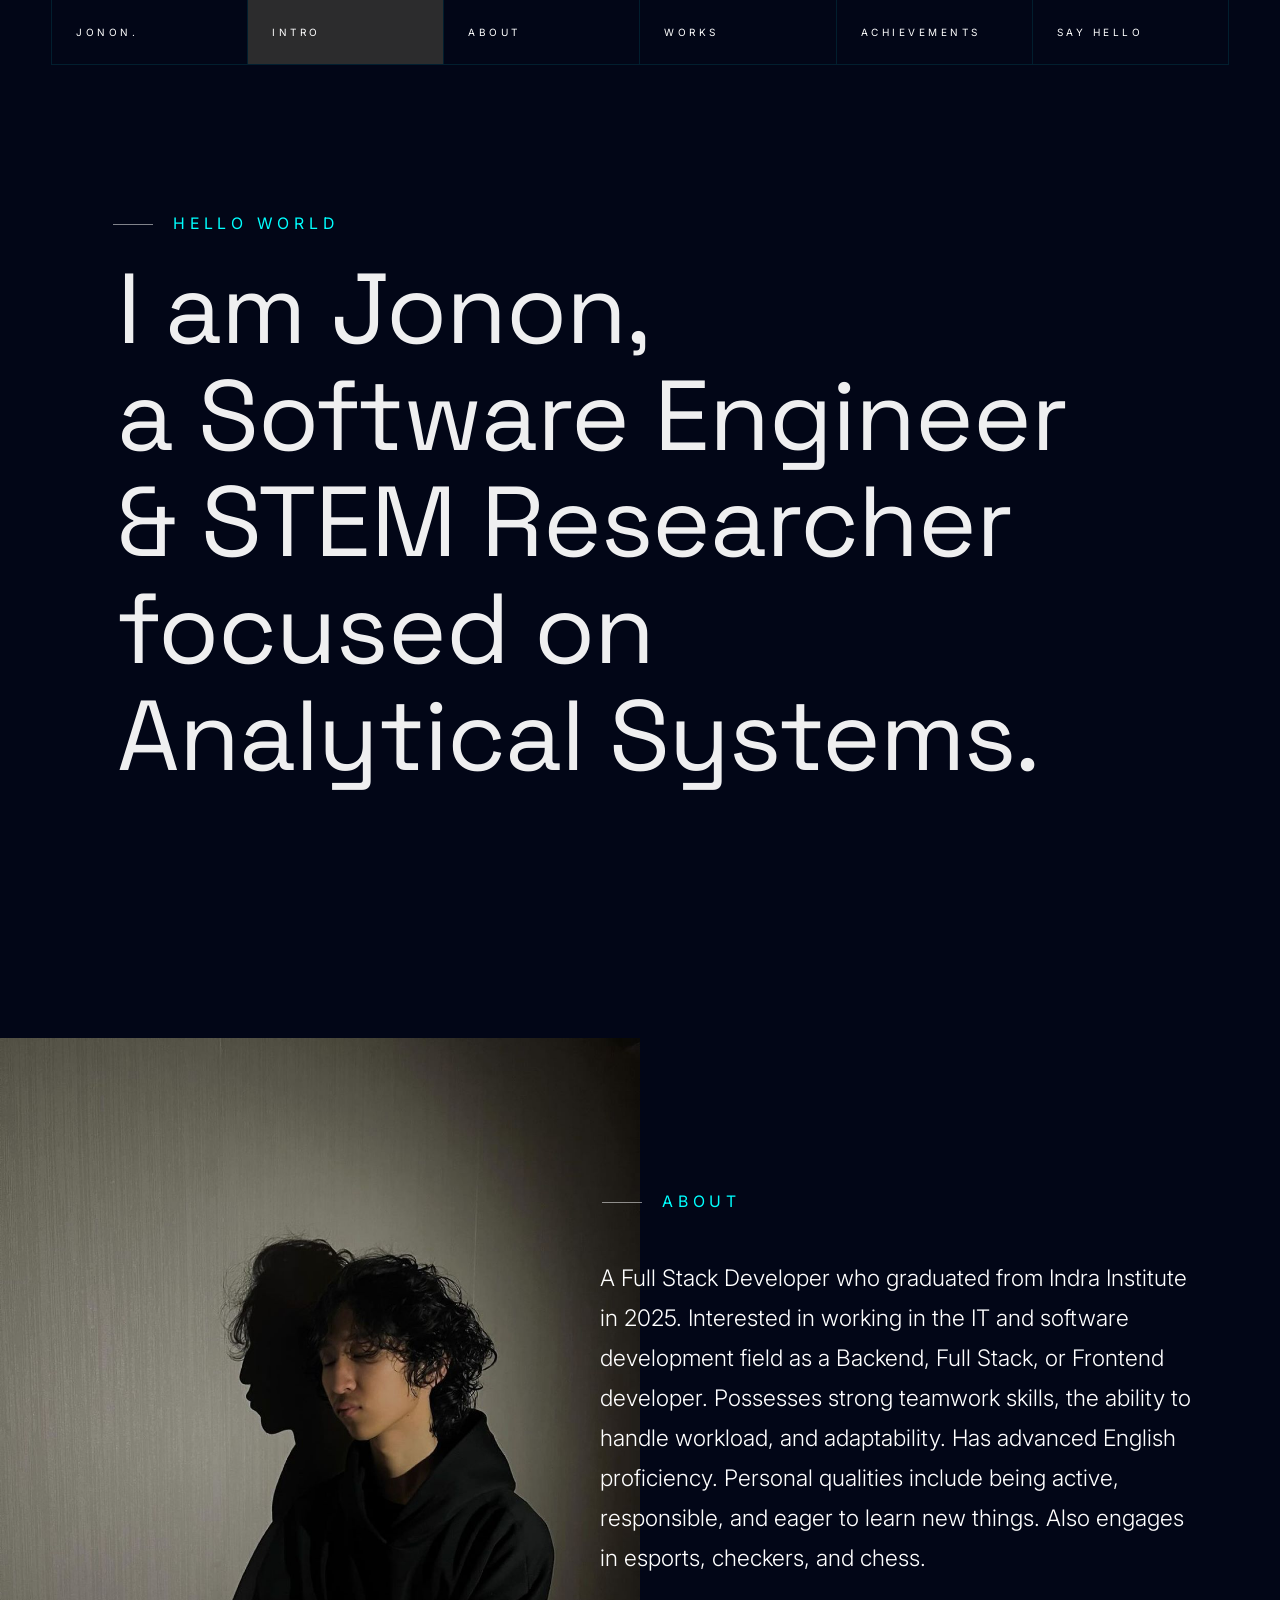
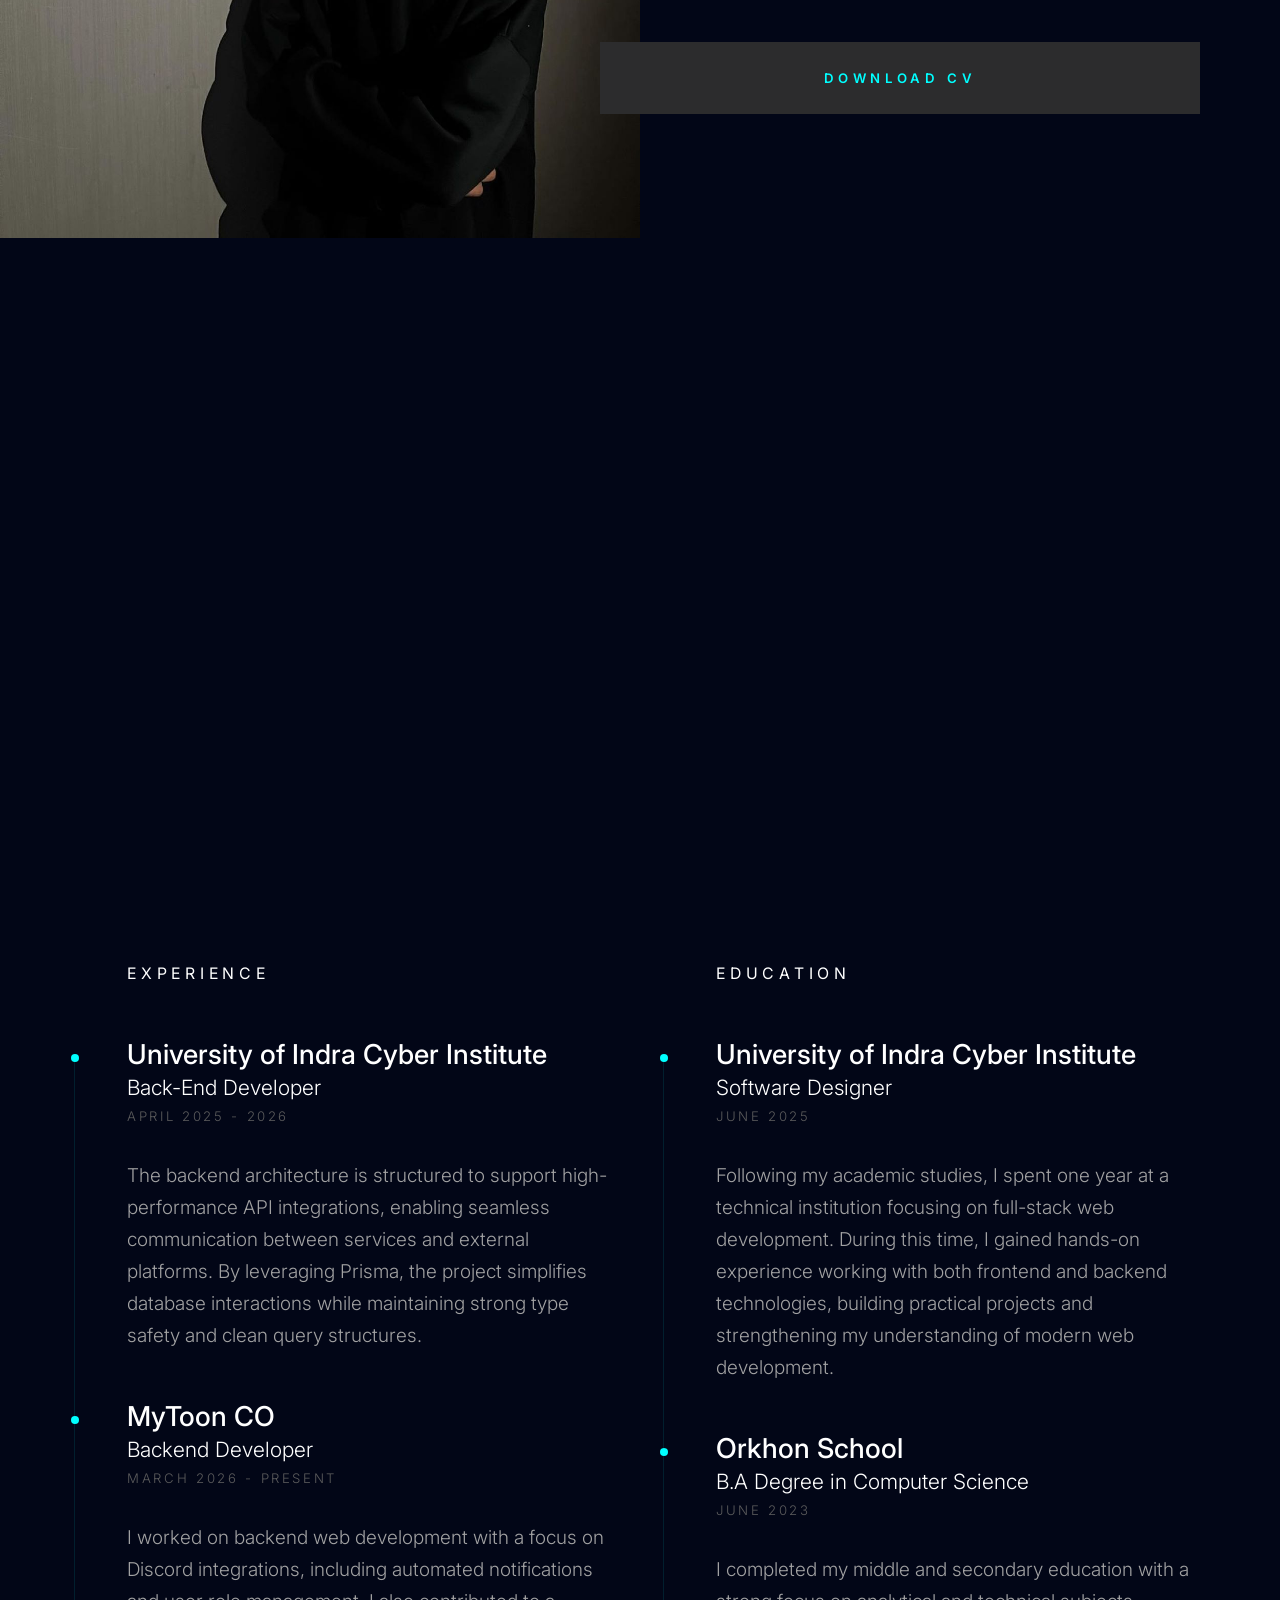
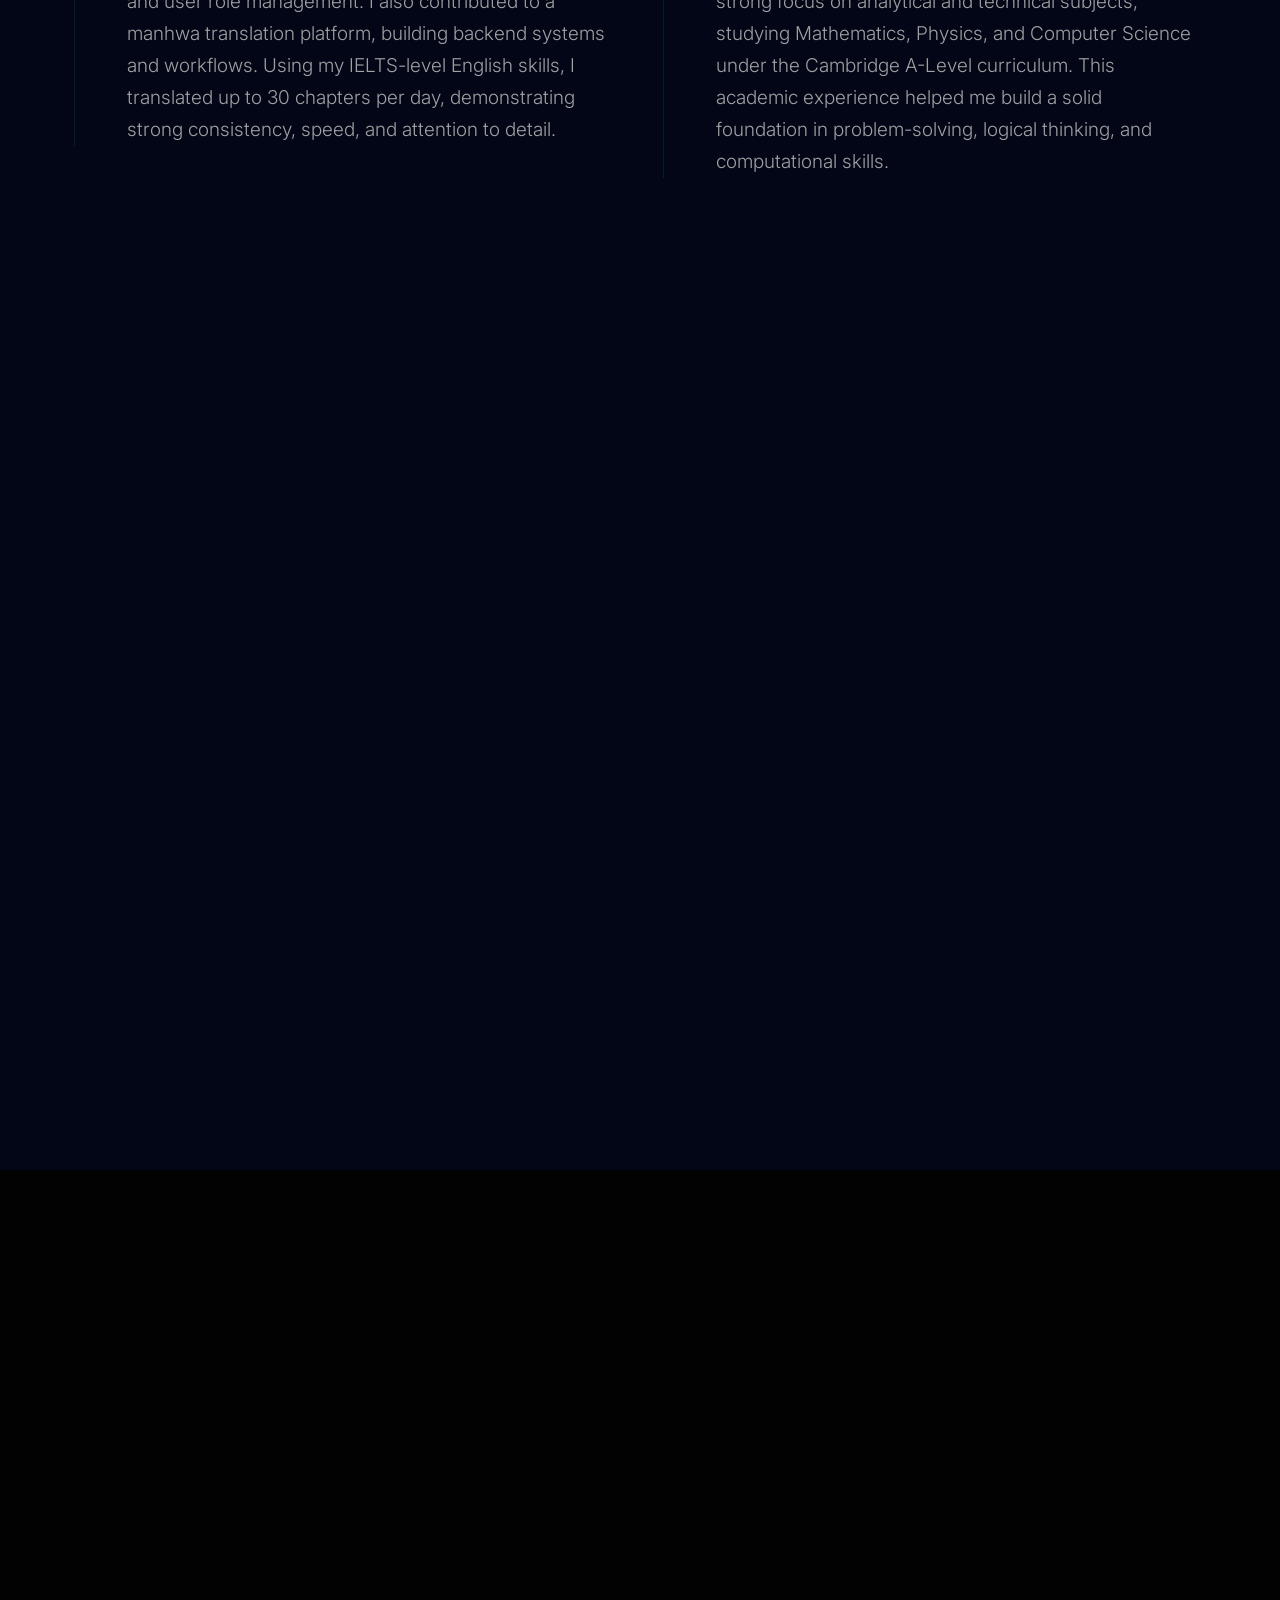
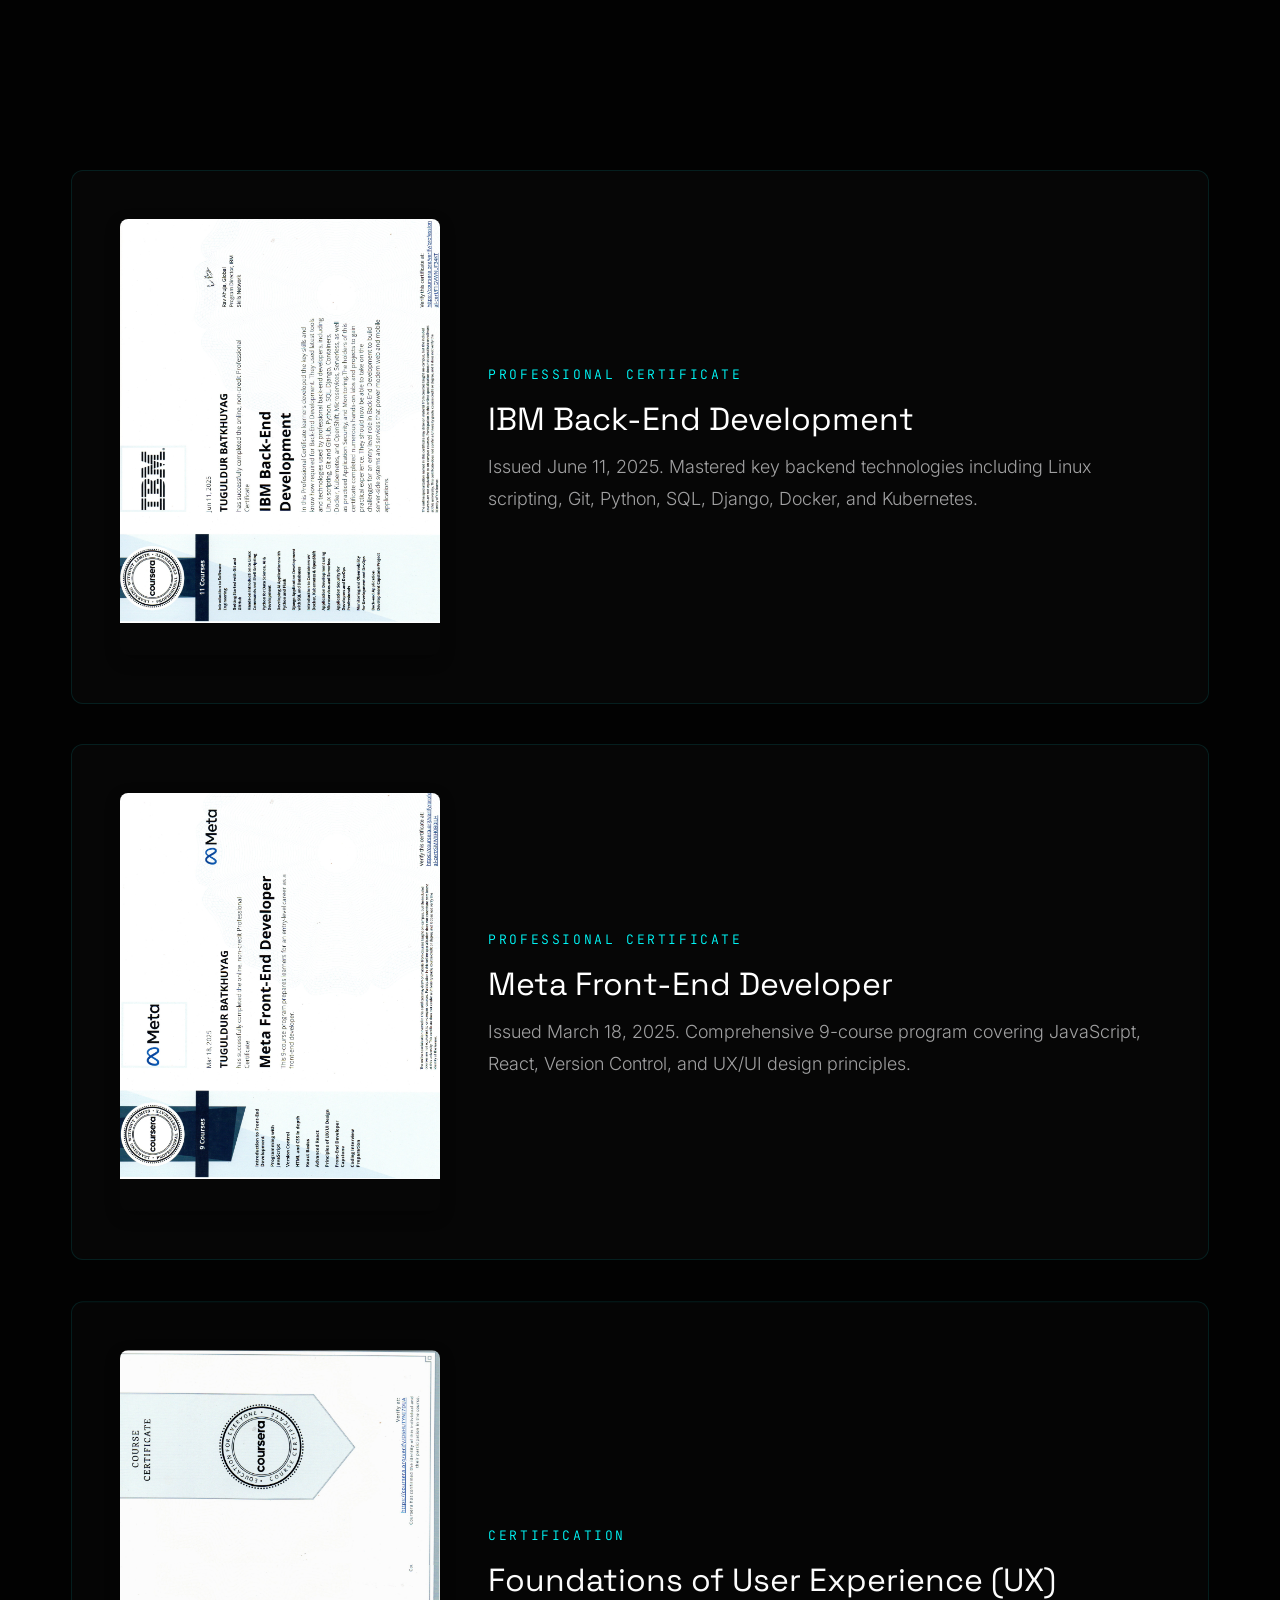
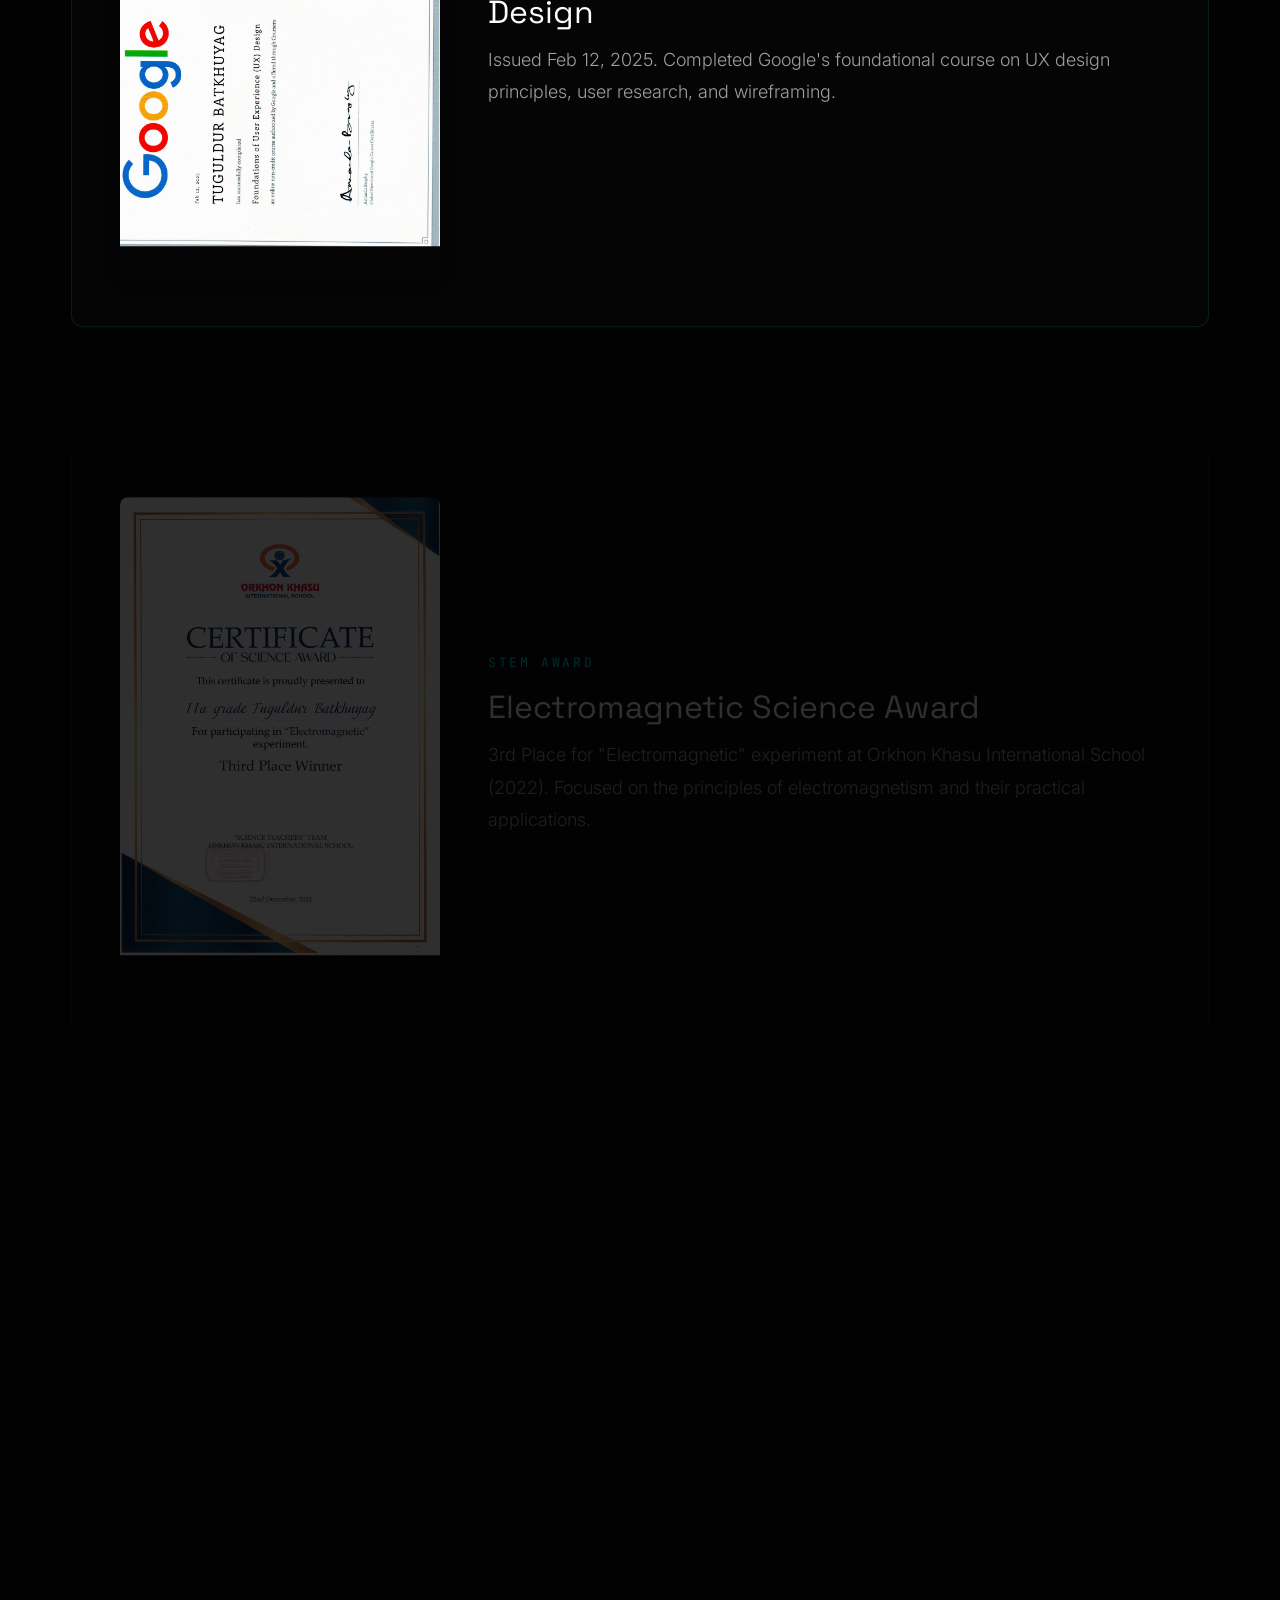
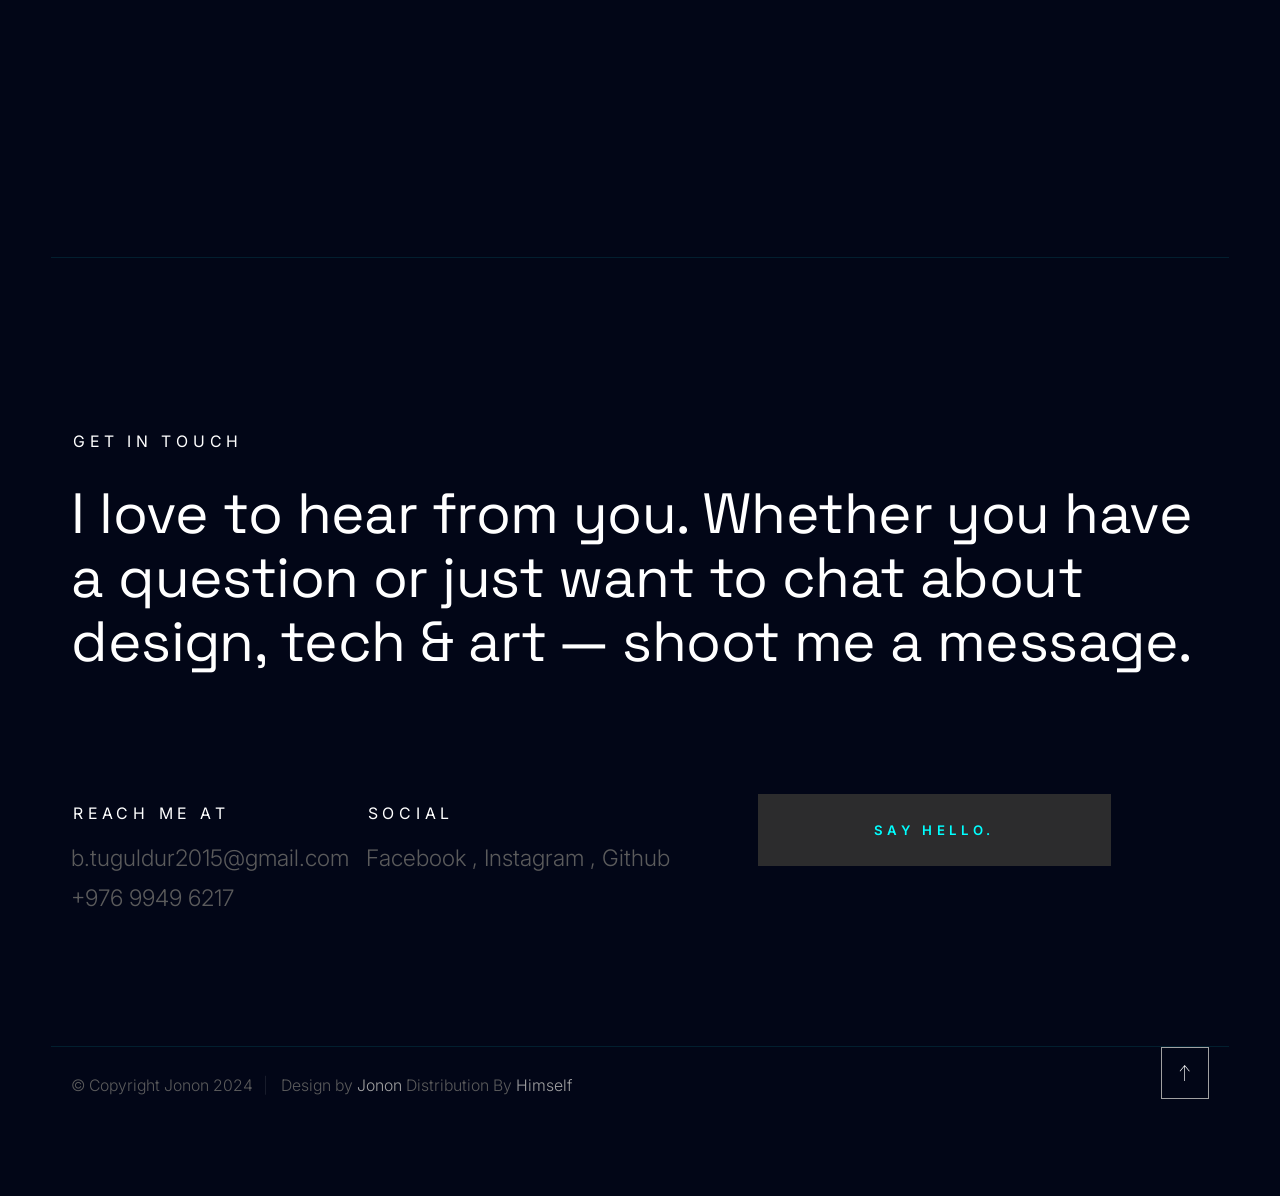
==== commit 9a369cf6: "asdfff" ====
--- a/index.html
+++ b/index.html
@@ -2,8 +2,8 @@
 <html class="no-js ss-preload" lang="en">
   <head>
     <meta charset="utf-8" />
-    <title>Jonon</title>
-    <meta name="description" content="" />
+    <title>Jonon | STEM Researcher & Software Engineer</title>
+    <meta name="description" content="Portfolio of Jonon, a STEM enthusiast, software engineer, and researcher specialized in backend systems and analytical thinking." />
     <meta name="author" content="" />
     <meta name="viewport" content="width=device-width, initial-scale=1" />
     <link rel="stylesheet" href="vendor.css" />
@@ -41,7 +41,7 @@
               </li>
               <li><a href="#about" class="smoothscroll">About</a></li>
               <li><a href="#works" class="smoothscroll">Works</a></li>
-              <li><a href="achievements.html">Achievements</a></li>
+              <li><a href="#achievements" class="smoothscroll">Achievements</a></li>
               <li><a href="#contact" class="smoothscroll">Say Hello</a></li>
             </ul>
           </nav>
@@ -55,10 +55,10 @@
 
               <h1 class="text-huge-title">
                 I am Jonon, <br />
-                a digital designer <br />
-                & backend <br />
-                developer based <br />
-                in Somewhere.
+                a Software Engineer <br />
+                & STEM Researcher <br />
+                focused on <br />
+                Analytical Systems.
               </h1>
             </div>
             <ul class="intro-social">
@@ -124,11 +124,11 @@
               <h2 class="text-pretitle" data-animate-el>Expertise</h2>
 
               <ul class="skills-list h1" data-animate-el>
-                <li>Api, Database Integration</li>
-                <li>Mobile App Development</li>
-                <li>UI Design</li>
-                <li>Prototyping</li>
-                <li>Leader</li>
+                <li>Systems Engineering</li>
+                <li>Computational Physics</li>
+                <li>Advanced Mathematics</li>
+                <li>Backend Architecture</li>
+                <li>Analytical Research</li>
               </ul>
             </div>
           </div>
@@ -364,10 +364,128 @@
                   class="modal-popup__details"
                   >View Project</a
                 >
-              </div>
-            </div>
-          </div>
-
+            </div> <!-- end div class="row works-portfolio" -->
+        </section> <!-- end section id="works" -->
+
+        <section id="achievements" class="s-achievements target-section">
+          <div class="row section-header" data-animate-block>
+            <div class="column lg-12">
+              <h2 class="text-pretitle" data-animate-el>Milestones & Achievements</h2>
+              <p class="h1" data-animate-el>
+                Scientific achievements and academic certifications in Mathematics, Physics, and Computer Science.
+              </p>
+            </div>
+          </div>
+
+          <div class="row achievements-list" data-animate-block>
+            <div class="column lg-12">
+              <!-- Achievement: IBM Back-End Development -->
+              <div class="achievement-card" data-animate-el>
+                <div class="achievement-card__pic">
+                  <a href="Coursera F1GVWNUF34KT.pdf" target="_blank">
+                    <img src="img030.jpg" alt="IBM Back-End Development" />
+                  </a>
+                </div>
+                <div class="achievement-card__text">
+                  <div class="achievement-card__cat">Professional Certificate</div>
+                  <h4 class="achievement-card__title">IBM Back-End Development</h4>
+                  <p class="achievement-card__description">
+                    Issued June 11, 2025. Mastered key backend technologies including Linux scripting, Git, Python, SQL, Django, Docker, and Kubernetes.
+                  </p>
+                </div>
+              </div>
+
+              <!-- Achievement: Meta Front-End Developer -->
+              <div class="achievement-card" data-animate-el>
+                <div class="achievement-card__pic">
+                  <a href="Coursera SMIVXH0B0ILH.pdf" target="_blank">
+                    <img src="img028.jpg" alt="Meta Front-End Developer" />
+                  </a>
+                </div>
+                <div class="achievement-card__text">
+                  <div class="achievement-card__cat">Professional Certificate</div>
+                  <h4 class="achievement-card__title">Meta Front-End Developer</h4>
+                  <p class="achievement-card__description">
+                    Issued March 18, 2025. Comprehensive 9-course program covering JavaScript, React, Version Control, and UX/UI design principles.
+                  </p>
+                </div>
+              </div>
+
+              <!-- Achievement: Google UX Design -->
+              <div class="achievement-card" data-animate-el>
+                <div class="achievement-card__pic">
+                  <a href="Coursera D6HUTYNI7DUA.pdf" target="_blank">
+                    <img src="img029.jpg" alt="Foundations of User Experience (UX) Design" />
+                  </a>
+                </div>
+                <div class="achievement-card__text">
+                  <div class="achievement-card__cat">Certification</div>
+                  <h4 class="achievement-card__title">Foundations of User Experience (UX) Design</h4>
+                  <p class="achievement-card__description">
+                    Issued Feb 12, 2025. Completed Google's foundational course on UX design principles, user research, and wireframing.
+                  </p>
+                </div>
+              </div>
+              <!-- Achievement Item 16 -->
+              <div class="achievement-card" data-animate-el>
+                <div class="achievement-card__pic">
+                  <img src="orgomjloluud/img016.jpg" alt="Science Award" />
+                </div>
+                <div class="achievement-card__text">
+                  <div class="achievement-card__cat">STEM Award</div>
+                  <h4 class="achievement-card__title">Electromagnetic Science Award</h4>
+                  <p class="achievement-card__description">
+                    3rd Place for "Electromagnetic" experiment at Orkhon Khasu International School (2022). Focused on the principles of electromagnetism and their practical applications.
+                  </p>
+                </div>
+              </div>
+
+              <!-- Achievement Item 18 -->
+              <div class="achievement-card" data-animate-el>
+                <div class="achievement-card__pic">
+                  <img src="orgomjloluud/img018.jpg" alt="IGCSE Certification" />
+                </div>
+                <div class="achievement-card__text">
+                  <div class="achievement-card__cat">Certification</div>
+                  <h4 class="achievement-card__title">Cambridge IGCSE (Math/Physics/CS)</h4>
+                  <p class="achievement-card__description">
+                    Completed IGCSE in Mathematics, Physics, Computer Science, and ESL (June 2022). Demonstrated strong foundational knowledge in core STEM subjects.
+                  </p>
+                </div>
+              </div>
+
+              <!-- Achievement Item 19 -->
+              <div class="achievement-card" data-animate-el>
+                <div class="achievement-card__pic">
+                  <img src="orgomjloluud/img019.jpg" alt="AS Level Mathematics" />
+                </div>
+                <div class="achievement-card__text">
+                  <div class="achievement-card__cat">Advanced Math</div>
+                  <h4 class="achievement-card__title">Cambridge AS Level Mathematics</h4>
+                  <p class="achievement-card__description">
+                    Awarded grade in Mathematics Advanced Subsidiary level (June 2023). Advanced study in calculus, algebra, and statistics.
+                  </p>
+                </div>
+              </div>
+
+              <!-- Achievement Item 17 -->
+              <div class="achievement-card" data-animate-el>
+                <div class="achievement-card__pic">
+                  <img src="orgomjloluud/img017.jpg" alt="Geography Club Leader" />
+                </div>
+                <div class="achievement-card__text">
+                  <div class="achievement-card__cat">Leadership</div>
+                  <h4 class="achievement-card__title">Geography Research Group Leader</h4>
+                  <p class="achievement-card__description">
+                    Successfully led a Geography research and lecture group for 50+ hours. Focused on geospatial data and environmental science.
+                  </p>
+                </div>
+              </div>
+            </div>
+          </div>
+        </section>
+
+        <section id="testimonials" class="s-testimonials">
           <div class="row testimonials">
             <div class="column lg-12" data-animate-block>
               <div class="swiper-container testimonial-slider" data-animate-el>
--- a/styles.css
+++ b/styles.css
@@ -1,25 +1,24 @@
-@import url("https://fonts.googleapis.com/css2?family=DM+Serif+Display&family=DM+Serif+Text:ital@0;1&family=Public+Sans:ital,wght@0,300;0,400;0,500;0,600;0,700;1,300;1,400;1,500;1,600;1,700&display=swap");
+@import url("https://fonts.googleapis.com/css2?family=Space+Grotesk:wght@300;400;500;600;700&family=Inter:wght@300;400;500;600;700&family=JetBrains+Mono:ital,wght@0,100..800;1,100..800&display=swap");
 
 :root {
-  --font-1: "Public Sans", sans-serif;
-  --font-2: "DM Serif Display", serif;
-
-  /* monospace
-    */
-  --font-mono: Consolas, "Andale Mono", Courier, "Courier New", monospace;
+  --font-1: "Inter", sans-serif;
+  --font-2: "Space Grotesk", sans-serif;
+
+  /* monospace */
+  --font-mono: "JetBrains Mono", Consolas, "Andale Mono", Courier, "Courier New", monospace;
 }
 
 :root {
-  --color-1: hsla(36, 72%, 70%, 1);
-  --color-2: hsla(168, 62%, 36%, 1);
-  --color-1-lighter: hsla(36, 72%, 90%, 1);
-  --color-1-light: hsla(36, 72%, 80%, 1);
-  --color-1-dark: hsla(36, 72%, 60%, 1);
-  --color-1-darker: hsla(36, 72%, 50%, 1);
-  --color-2-lighter: hsla(168, 62%, 56%, 1);
-  --color-2-light: hsla(168, 62%, 46%, 1);
-  --color-2-dark: hsla(168, 62%, 26%, 1);
-  --color-2-darker: hsla(168, 62%, 16%, 1);
+  --color-1: hsla(180, 100%, 50%, 1); /* Tech Cyan */
+  --color-2: hsla(222, 47%, 11%, 1); /* Deep Space Navy */
+  --color-1-lighter: hsla(180, 100%, 90%, 1);
+  --color-1-light: hsla(180, 100%, 80%, 1);
+  --color-1-dark: hsla(180, 100%, 40%, 1);
+  --color-1-darker: hsla(180, 100%, 30%, 1);
+  --color-2-lighter: hsla(222, 47%, 21%, 1);
+  --color-2-light: hsla(222, 47%, 16%, 1);
+  --color-2-dark: hsla(222, 47%, 6%, 1);
+  --color-2-darker: hsla(222, 47%, 3%, 1);
   --color-error: hsla(359, 100%, 91%, 1);
   --color-success: hsla(76, 69%, 68%, 1);
   --color-info: hsla(205, 82%, 91%, 1);
@@ -68,9 +67,9 @@
   --color-preloader-bg: var(--color-gray-10);
   --color-loader: white;
   --color-loader-light: rgba(255, 255, 255, 0.1);
-  --color-body: var(--color-gray-10);
-  --color-border: rgba(255, 255, 255, 0.05);
-  --border-radius: 3px;
+  --color-body: #020617; /* Slate 950 transition */
+  --color-border: rgba(0, 247, 255, 0.1);
+  --border-radius: 4px;
 }
 :root {
   --base-size: 62.5%;
@@ -3998,39 +3997,139 @@
     transform: translateY(0);
 }
 
-.certificate-list .folio-list__proj-link svg path {
-    fill: black;
-}
-
-/* Responsive adjustment for vertical list */
-@media screen and (max-width: 900px) {
-    .certificate-list .folio-list__item-link {
+/* ===================================================================
+ * # ACHIEVEMENTS
+ *
+ * ------------------------------------------------------------------- */
+.s-achievements {
+    padding-top: var(--vspace-5);
+    padding-bottom: var(--vspace-5);
+    background-color: var(--color-gray-19);
+}
+
+.achievements-list {
+    margin-top: var(--vspace-3);
+}
+
+.achievement-card {
+    display: flex;
+    align-items: center;
+    gap: 4.8rem;
+    padding: 4.8rem;
+    margin-bottom: 4rem;
+    background: rgba(255, 255, 255, 0.02);
+    border: 1px solid var(--color-border);
+    border-radius: 12px;
+    transition: all 0.4s cubic-bezier(0.4, 0, 0.2, 1);
+    position: relative;
+    overflow: hidden;
+}
+
+.achievement-card::before {
+    content: '';
+    position: absolute;
+    top: 0;
+    left: 0;
+    width: 4px;
+    height: 100%;
+    background: var(--color-1);
+    opacity: 0;
+    transition: opacity 0.3s ease;
+}
+
+.achievement-card:hover {
+    transform: translateY(-5px);
+    background: rgba(255, 255, 255, 0.04);
+    border-color: var(--color-1);
+    box-shadow: 0 10px 30px -10px rgba(0, 247, 255, 0.1);
+}
+
+.achievement-card:hover::before {
+    opacity: 1;
+}
+
+.achievement-card__pic {
+    flex: 0 0 320px;
+    border-radius: 8px;
+    overflow: hidden;
+    box-shadow: 0 5px 15px rgba(0, 0, 0, 0.3);
+}
+
+.achievement-card__pic img {
+    width: 100%;
+    height: auto;
+    display: block;
+    transition: transform 0.6s ease;
+    object-fit: cover;
+}
+
+.achievement-card:hover .achievement-card__pic img {
+    transform: scale(1.05);
+}
+
+.achievement-card__text {
+    flex: 1;
+}
+
+.achievement-card__cat {
+    font-family: var(--font-mono);
+    font-size: 1.3rem;
+    text-transform: uppercase;
+    letter-spacing: 0.2em;
+    color: var(--color-1);
+    margin-bottom: 1.2rem;
+}
+
+.achievement-card__title {
+    margin-top: 0;
+    margin-bottom: 1.6rem;
+    color: var(--color-white);
+    font-size: 3.2rem;
+}
+
+.achievement-card__description {
+    font-size: 1.8rem;
+    line-height: 1.8;
+    color: var(--color-gray-4);
+    margin: 0;
+}
+
+/* ===================================================================
+ * # TESTIMONIALS
+ *
+ * ------------------------------------------------------------------- */
+.s-testimonials {
+    padding-top: var(--vspace-4);
+    padding-bottom: var(--vspace-5);
+    background-color: var(--color-body);
+}
+
+/* Responsive adjustment for Achievement Cards */
+@media screen and (max-width: 1000px) {
+    .achievement-card {
         flex-direction: column;
+        align-items: flex-start;
         gap: 3.2rem;
         padding: 3.2rem;
     }
-    
-    .certificate-list .folio-list__item-pic {
+
+    .achievement-card__pic {
         flex: none;
         width: 100%;
+        max-width: 500px;
     }
-    
-    .certificate-list .folio-list__item-pic img {
-        height: auto;
-        aspect-ratio: 4/3;
+}
+
+@media screen and (max-width: 600px) {
+    .achievement-card {
+        padding: 2.4rem;
     }
-}
-
-@media screen and (max-width: 600px) {
-    .certificate-list .folio-list__item {
-        margin-bottom: 4rem;
-    }
-    
-    .certificate-list .folio-list__item-title {
+
+    .achievement-card__title {
         font-size: 2.4rem;
     }
-    
-    .certificate-list .folio-list__item-description {
+
+    .achievement-card__description {
         font-size: 1.6rem;
     }
 }
